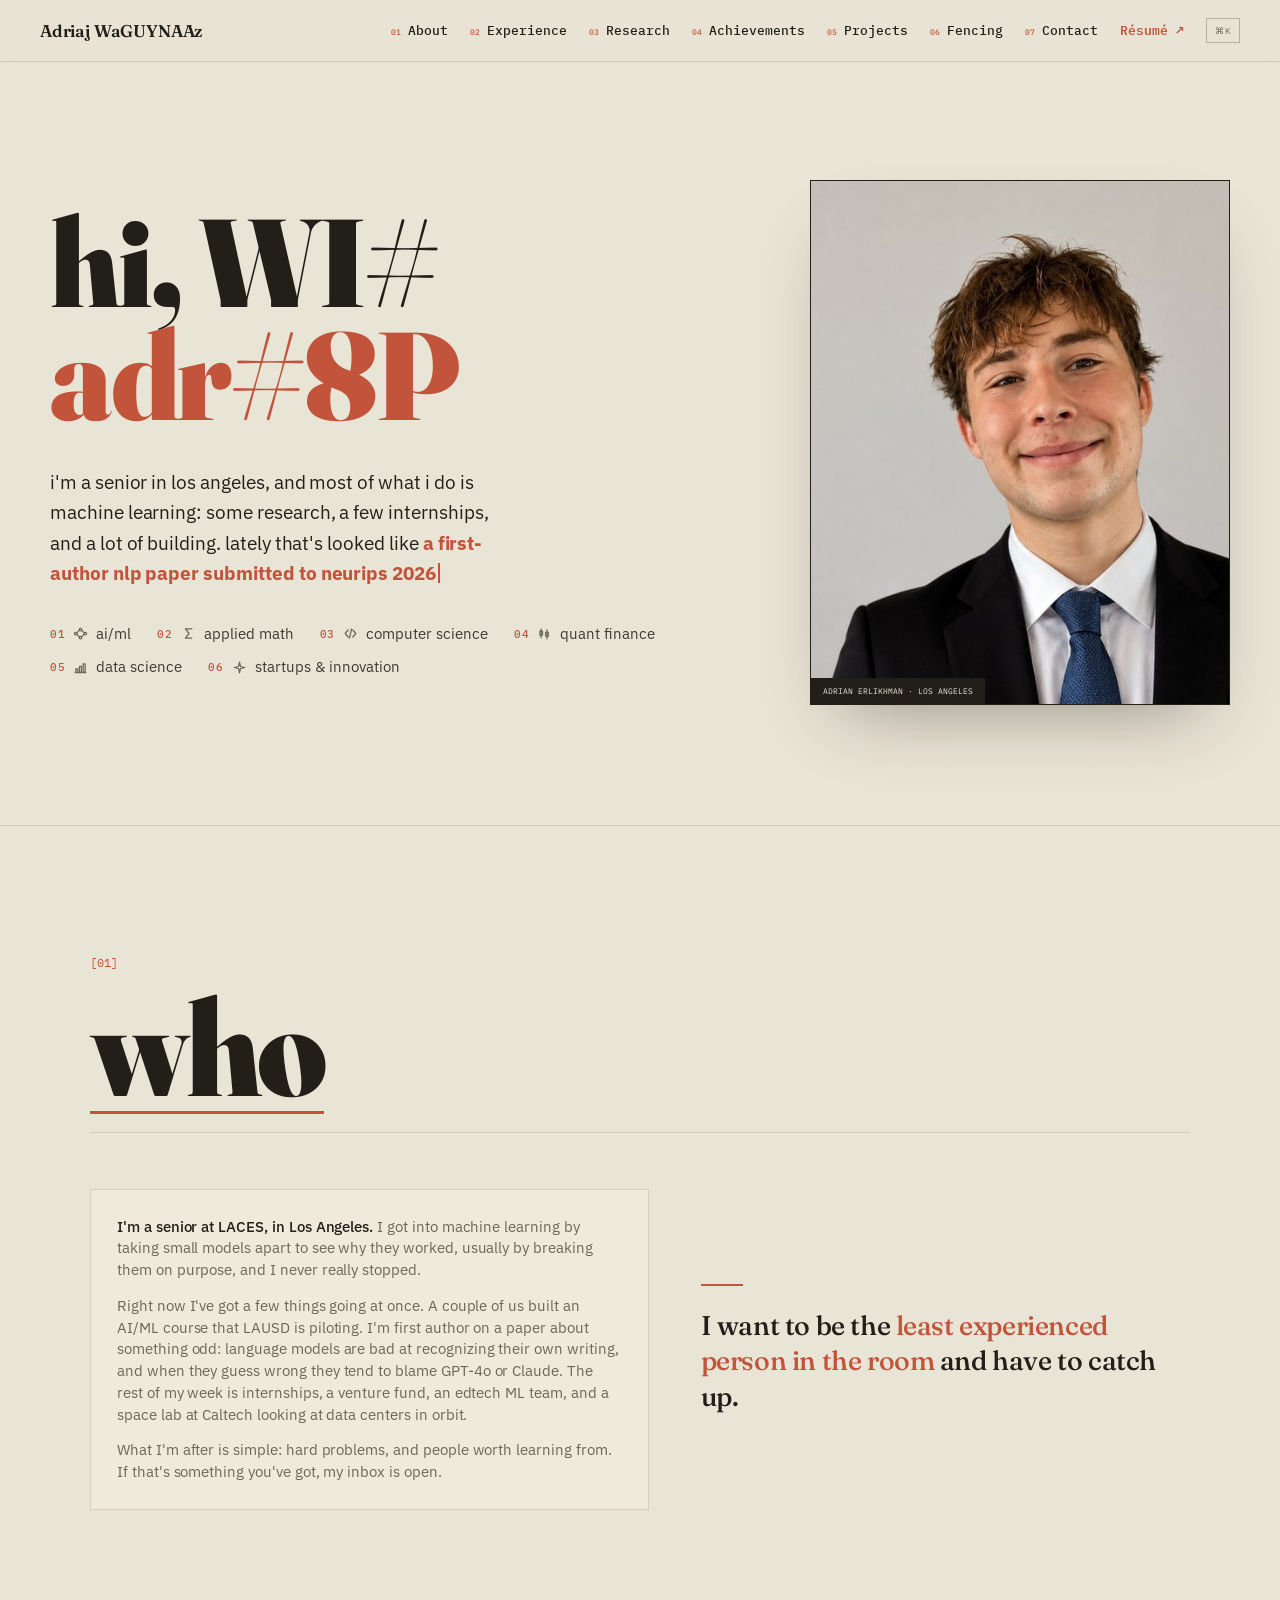
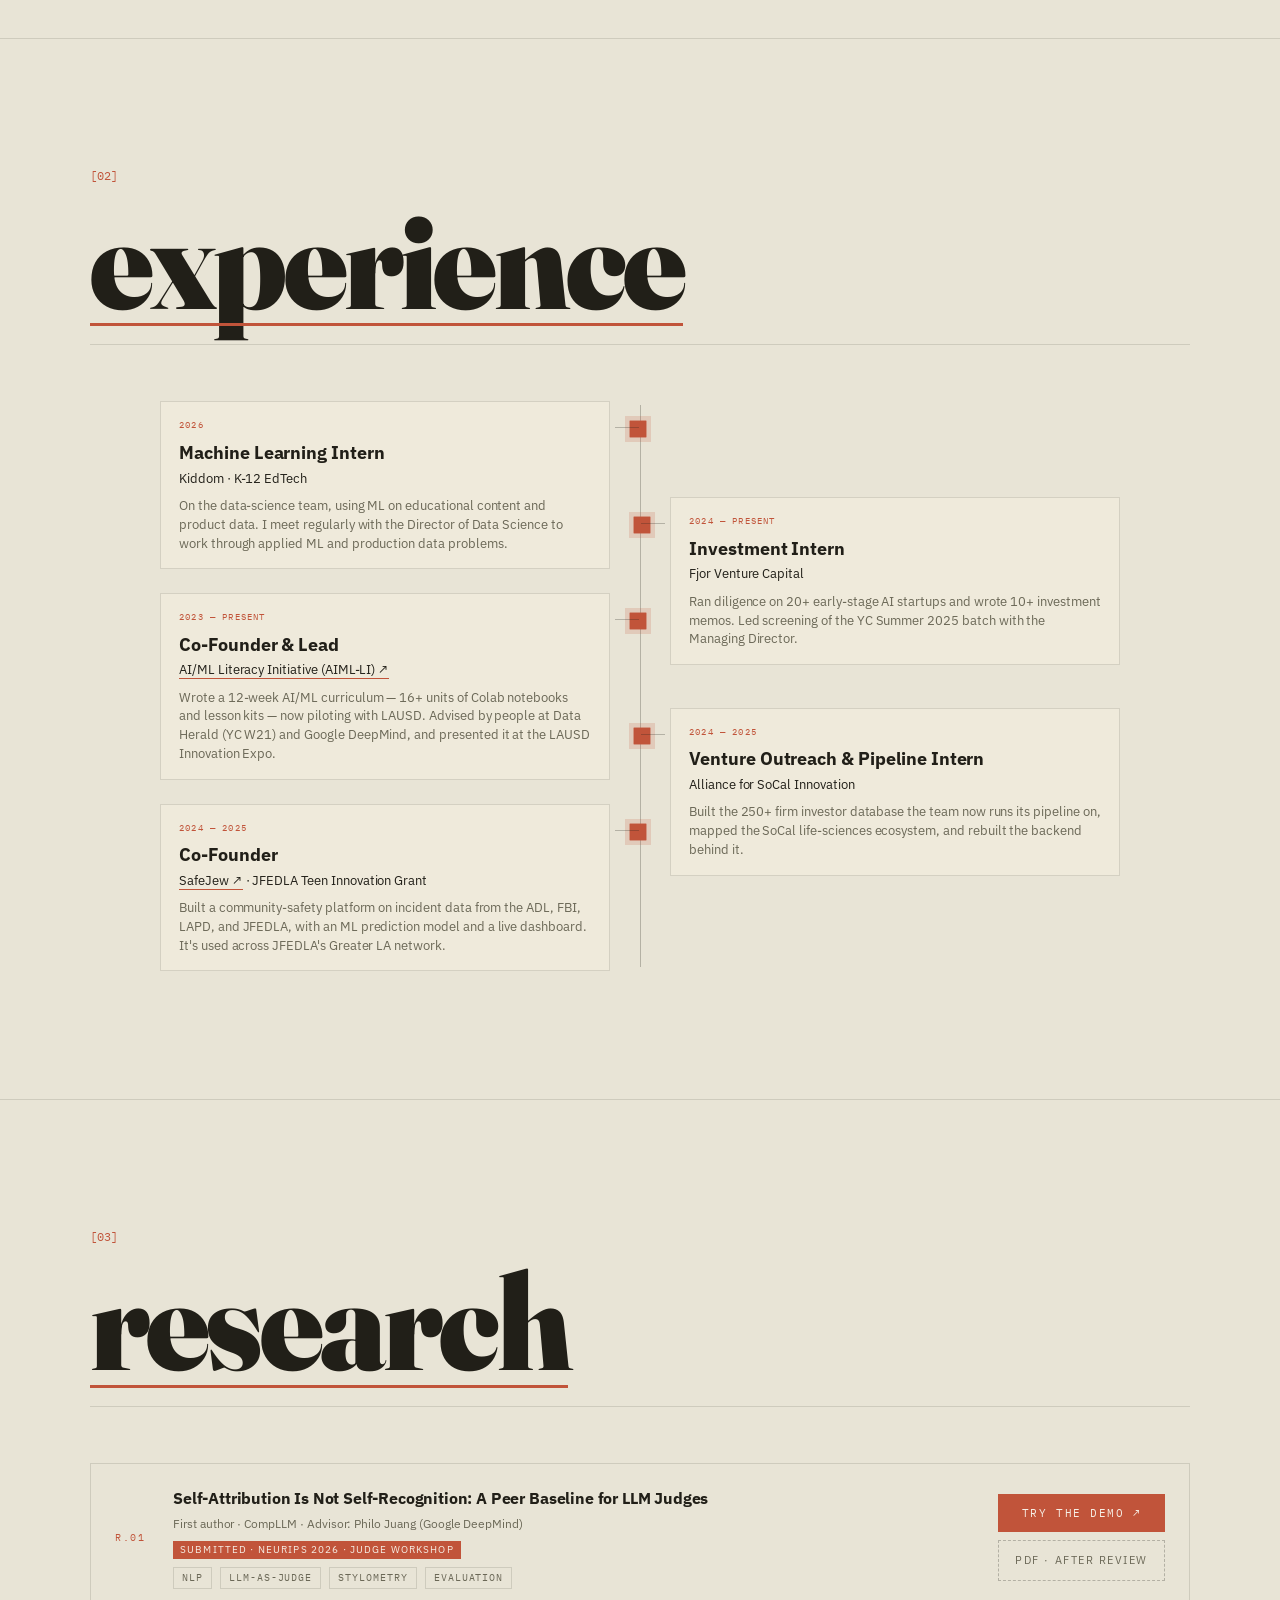
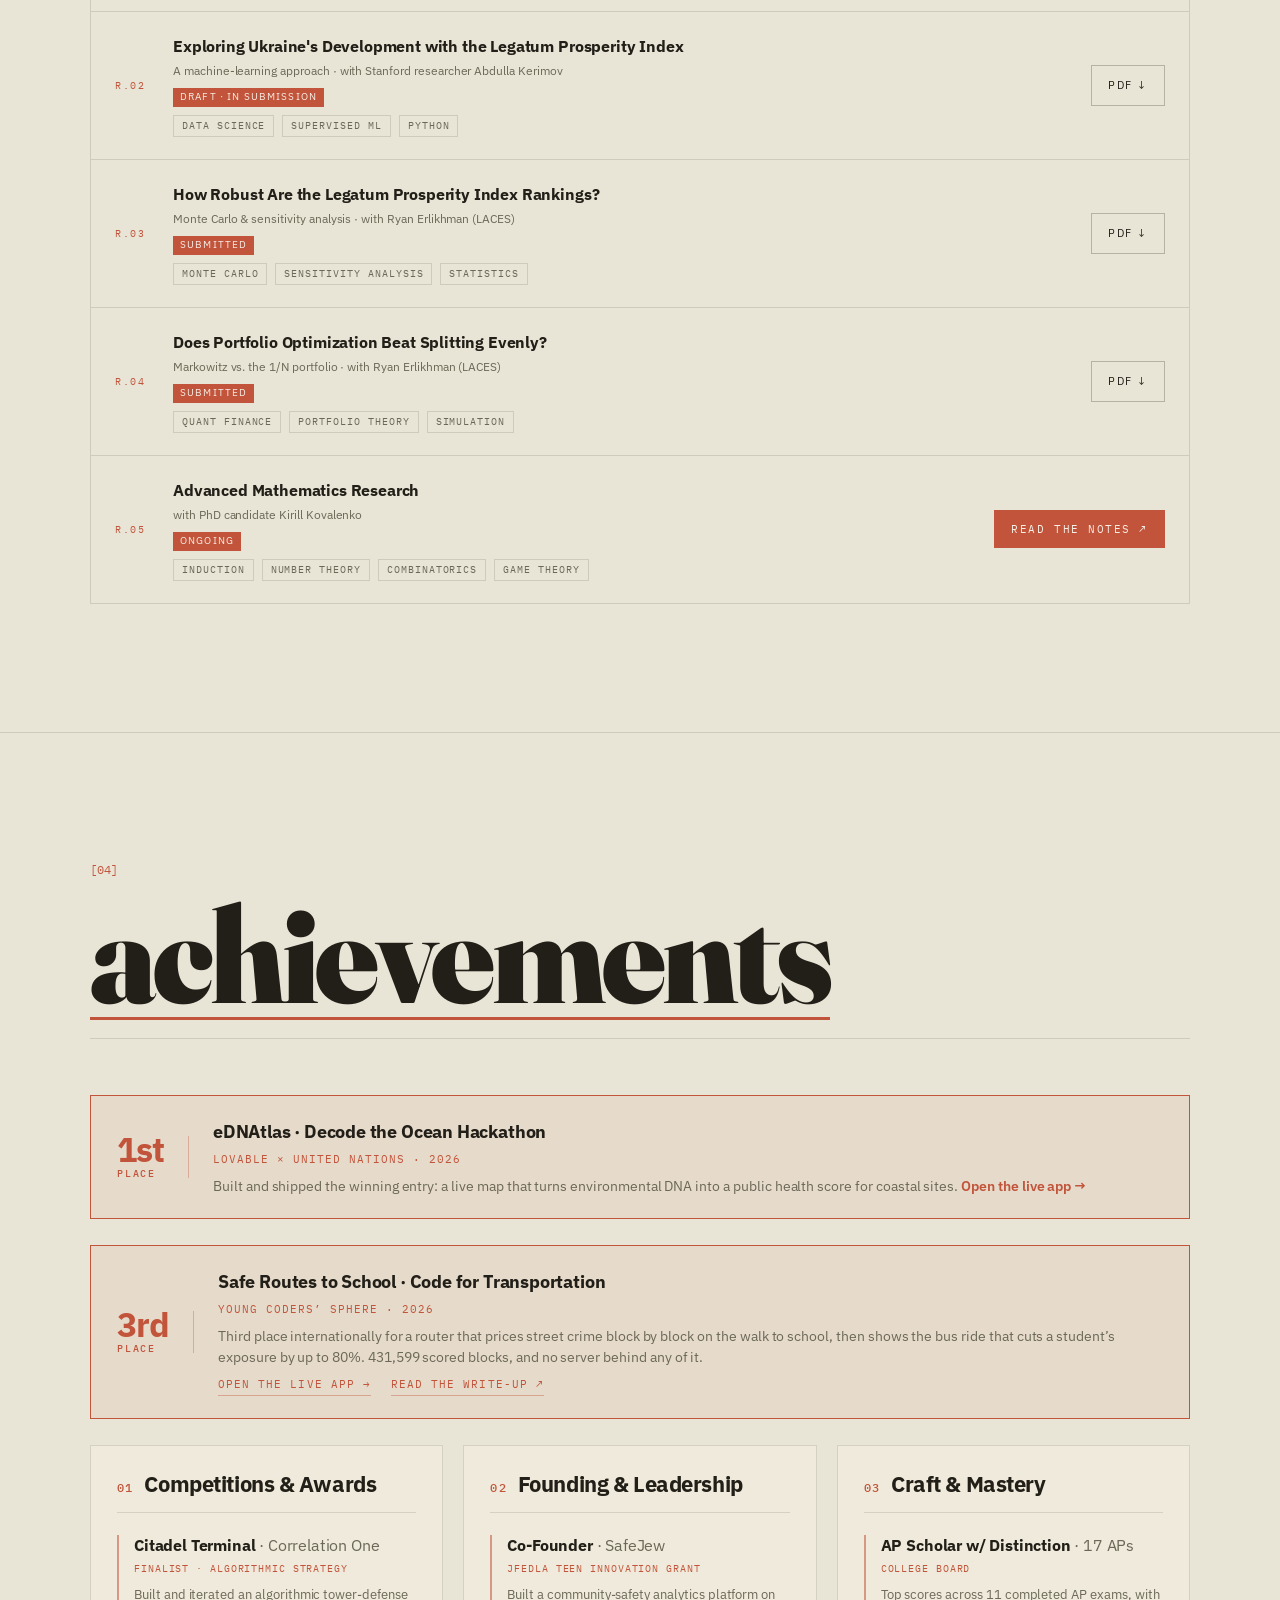
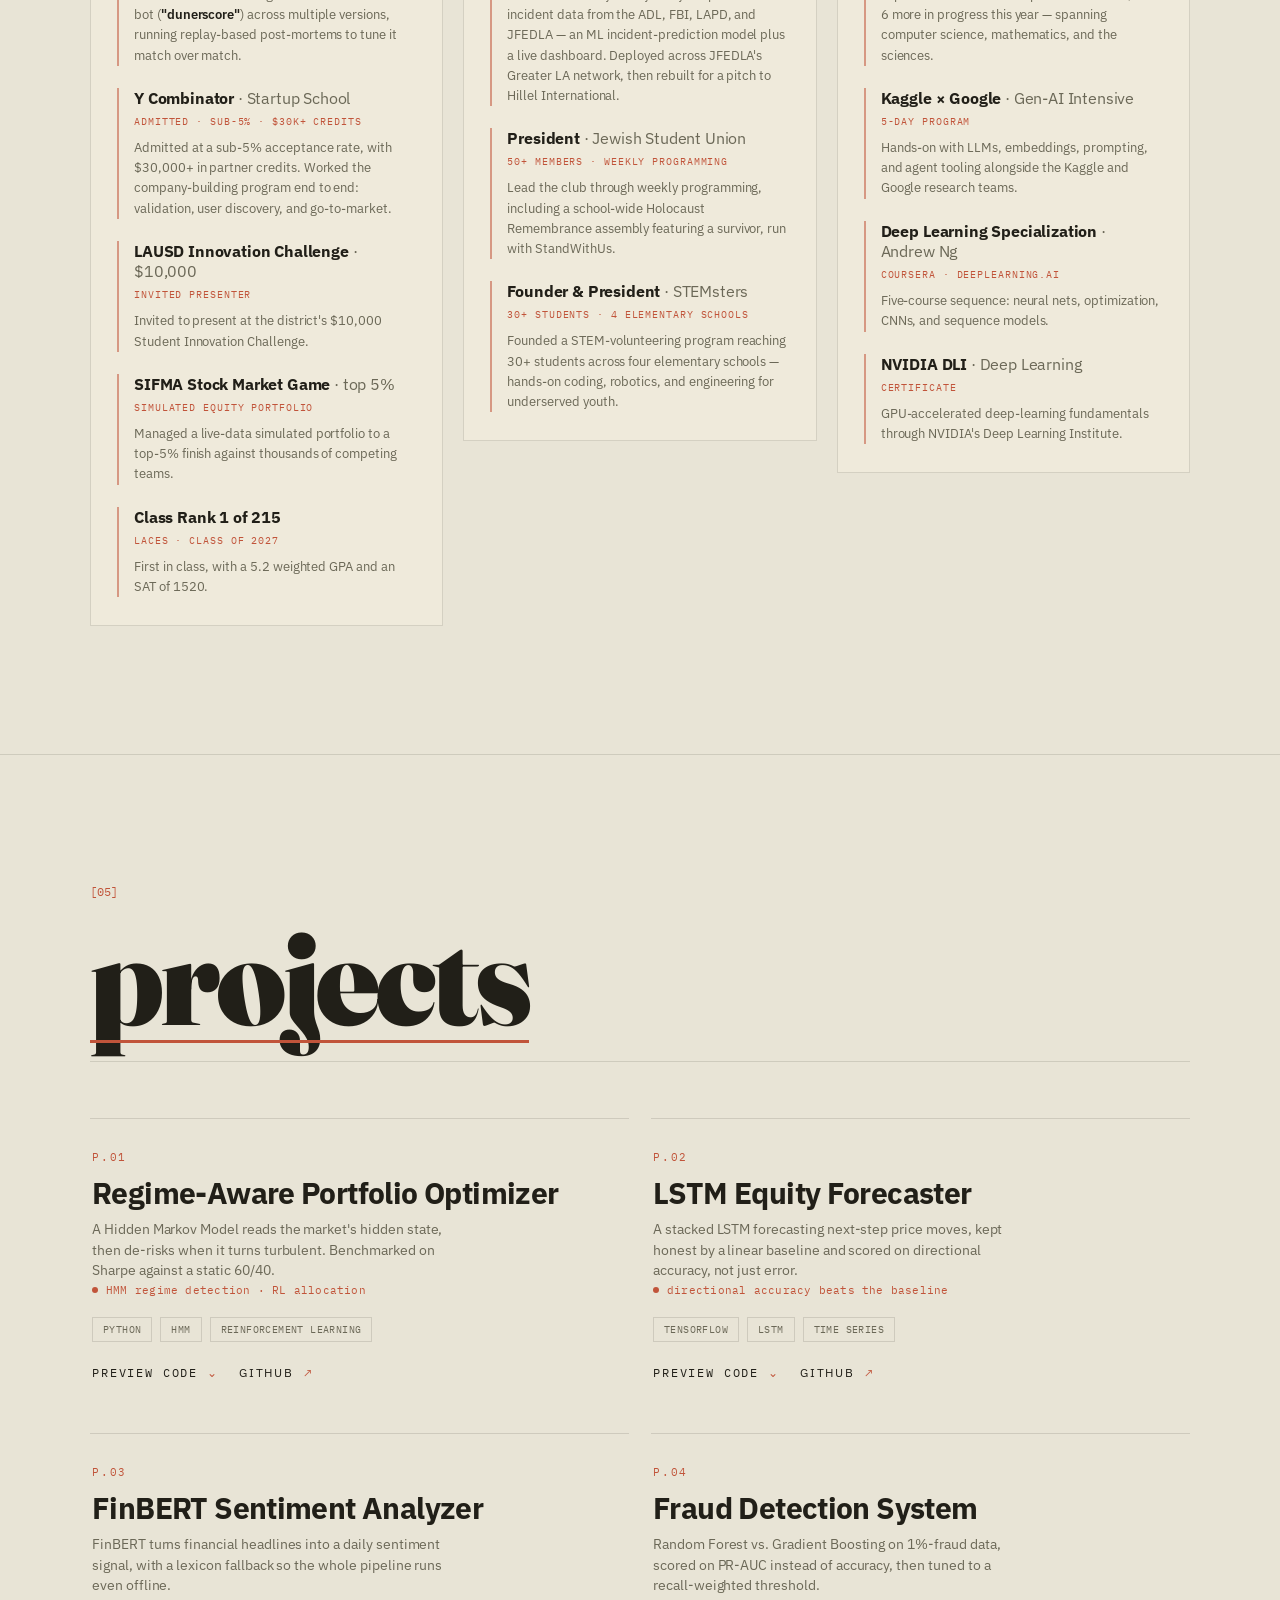
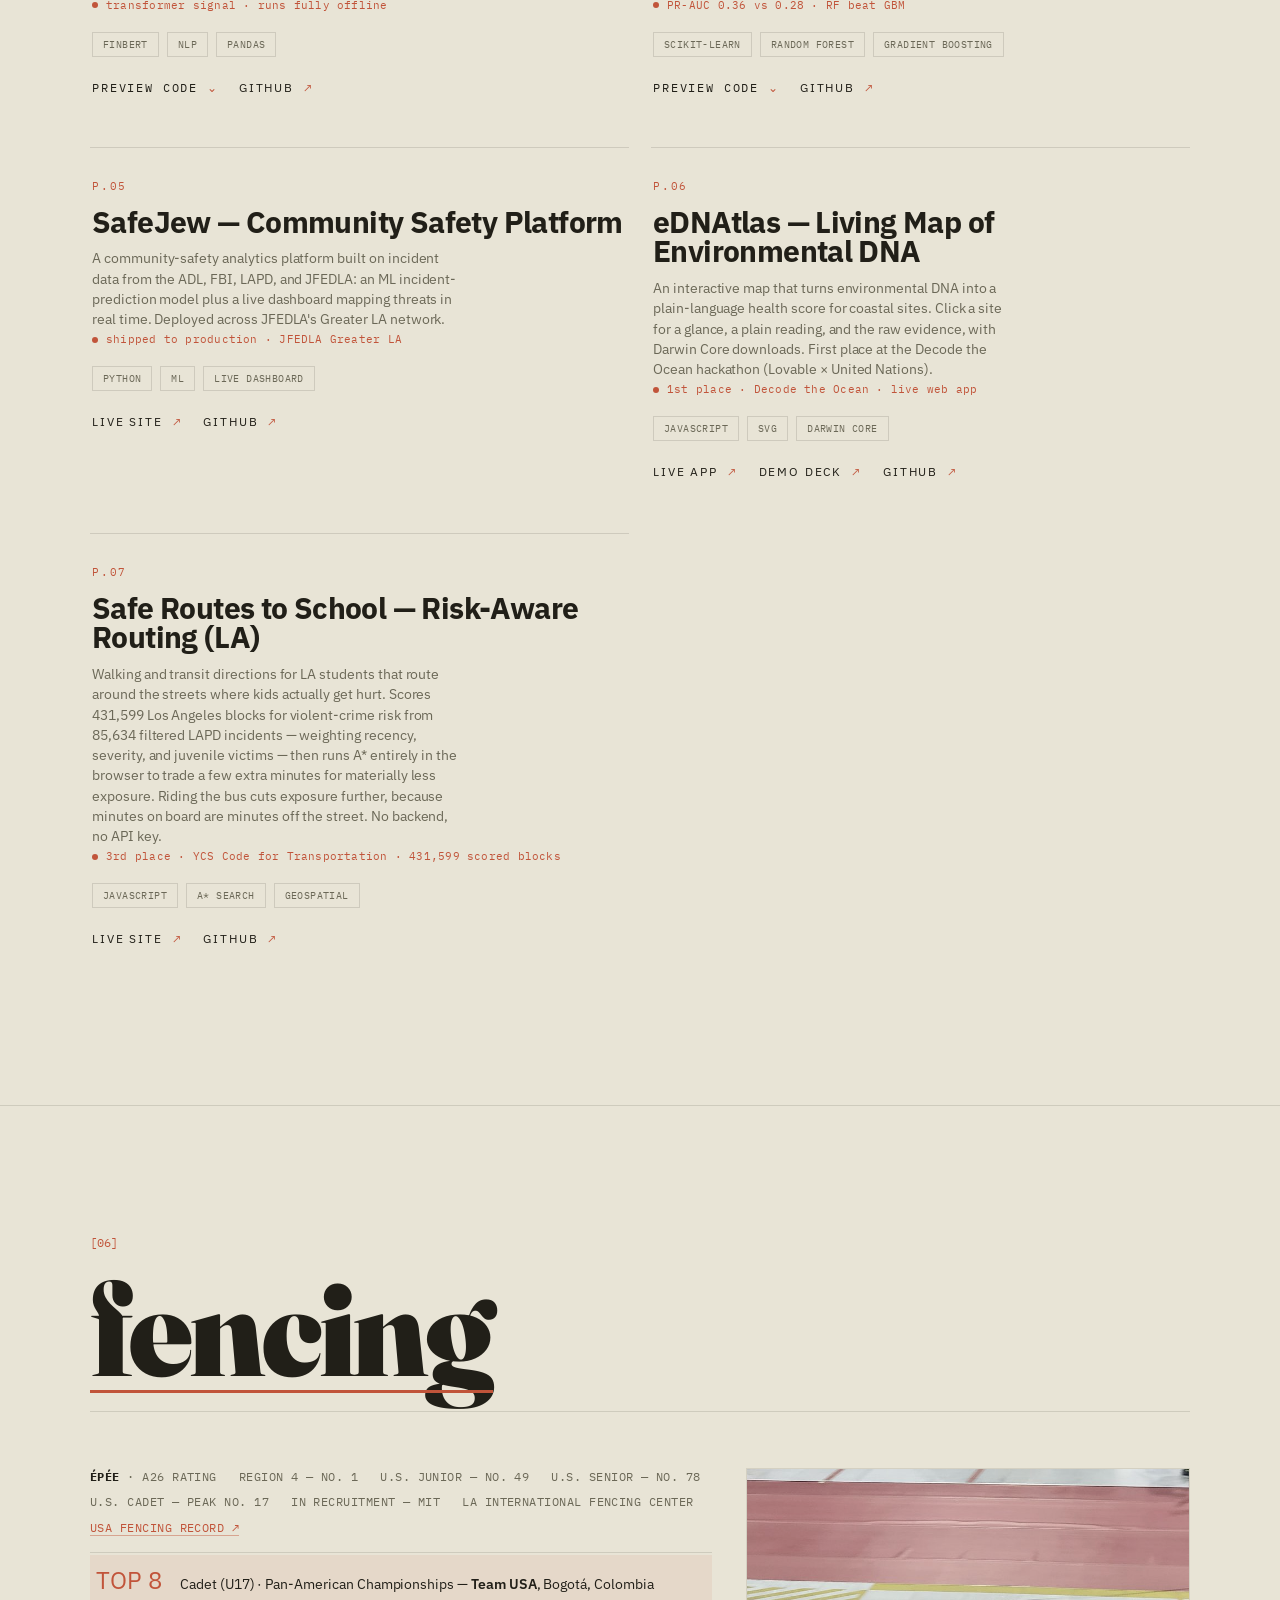
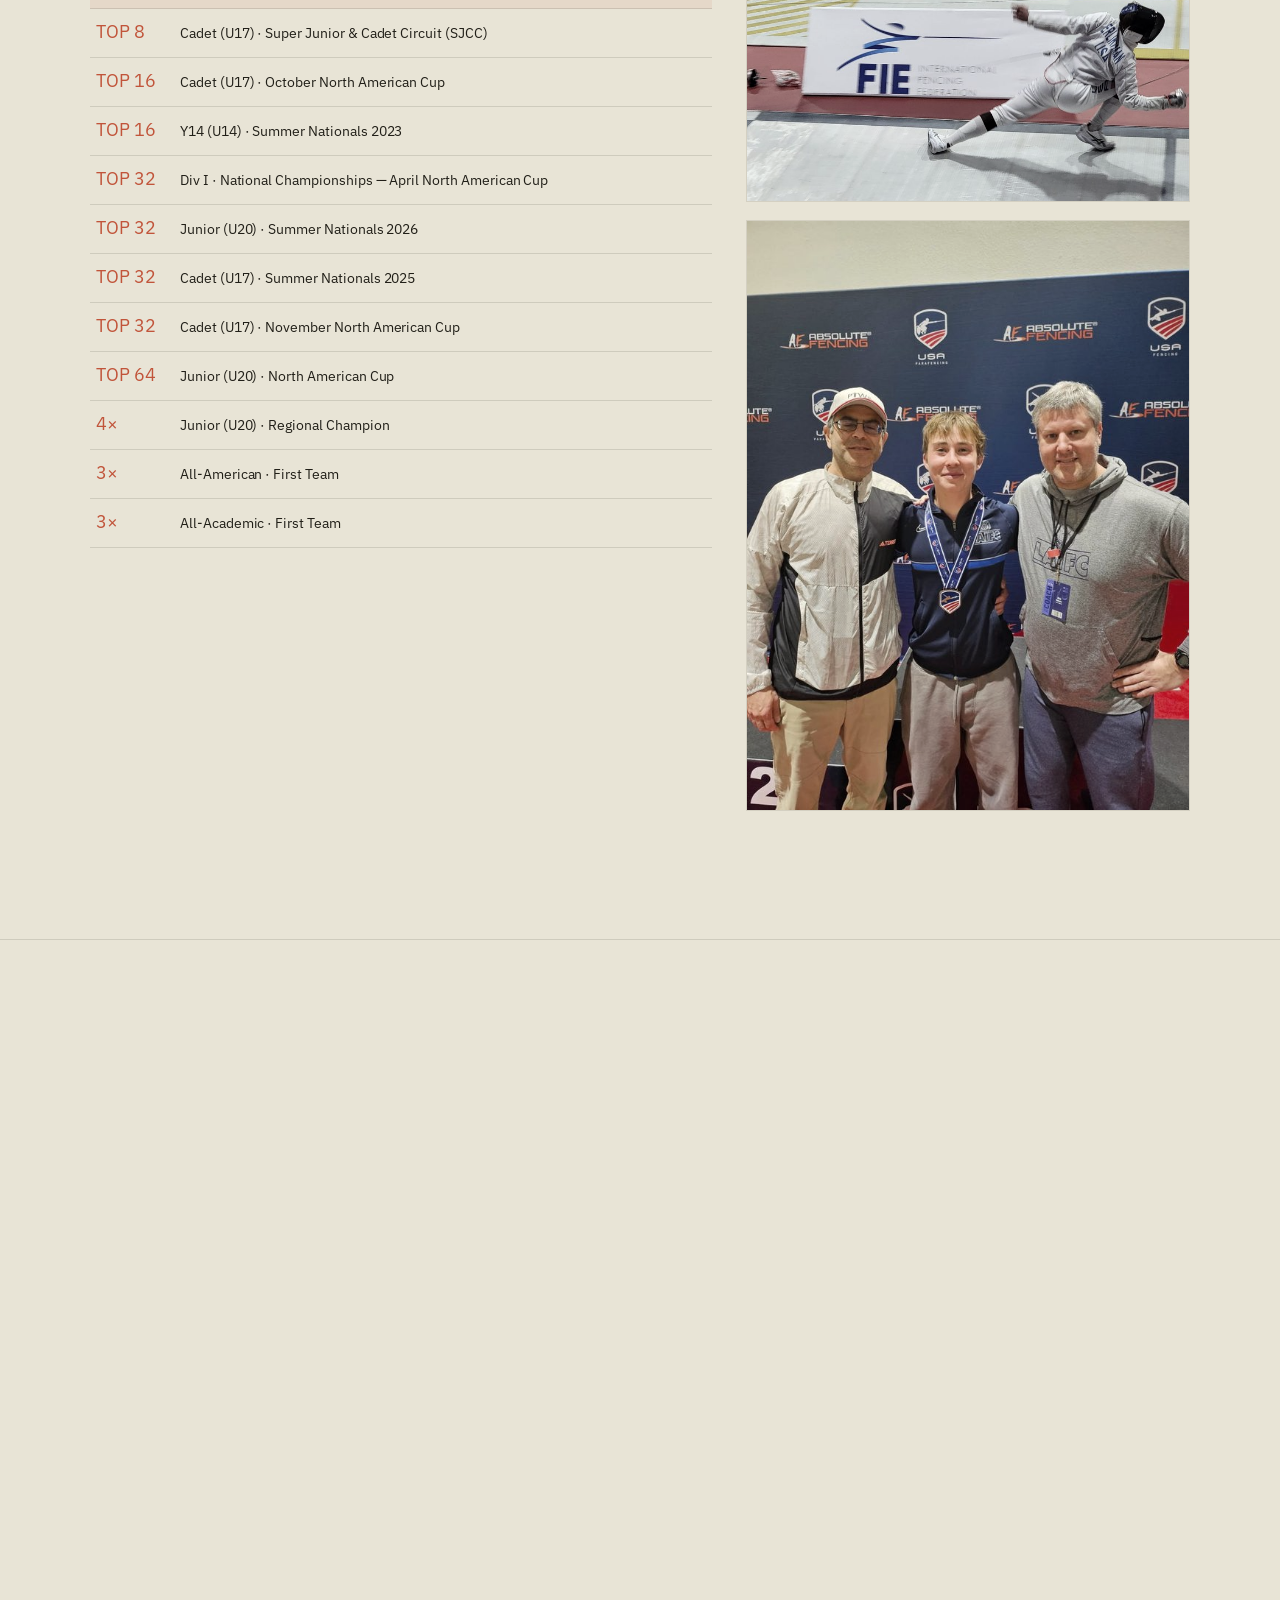
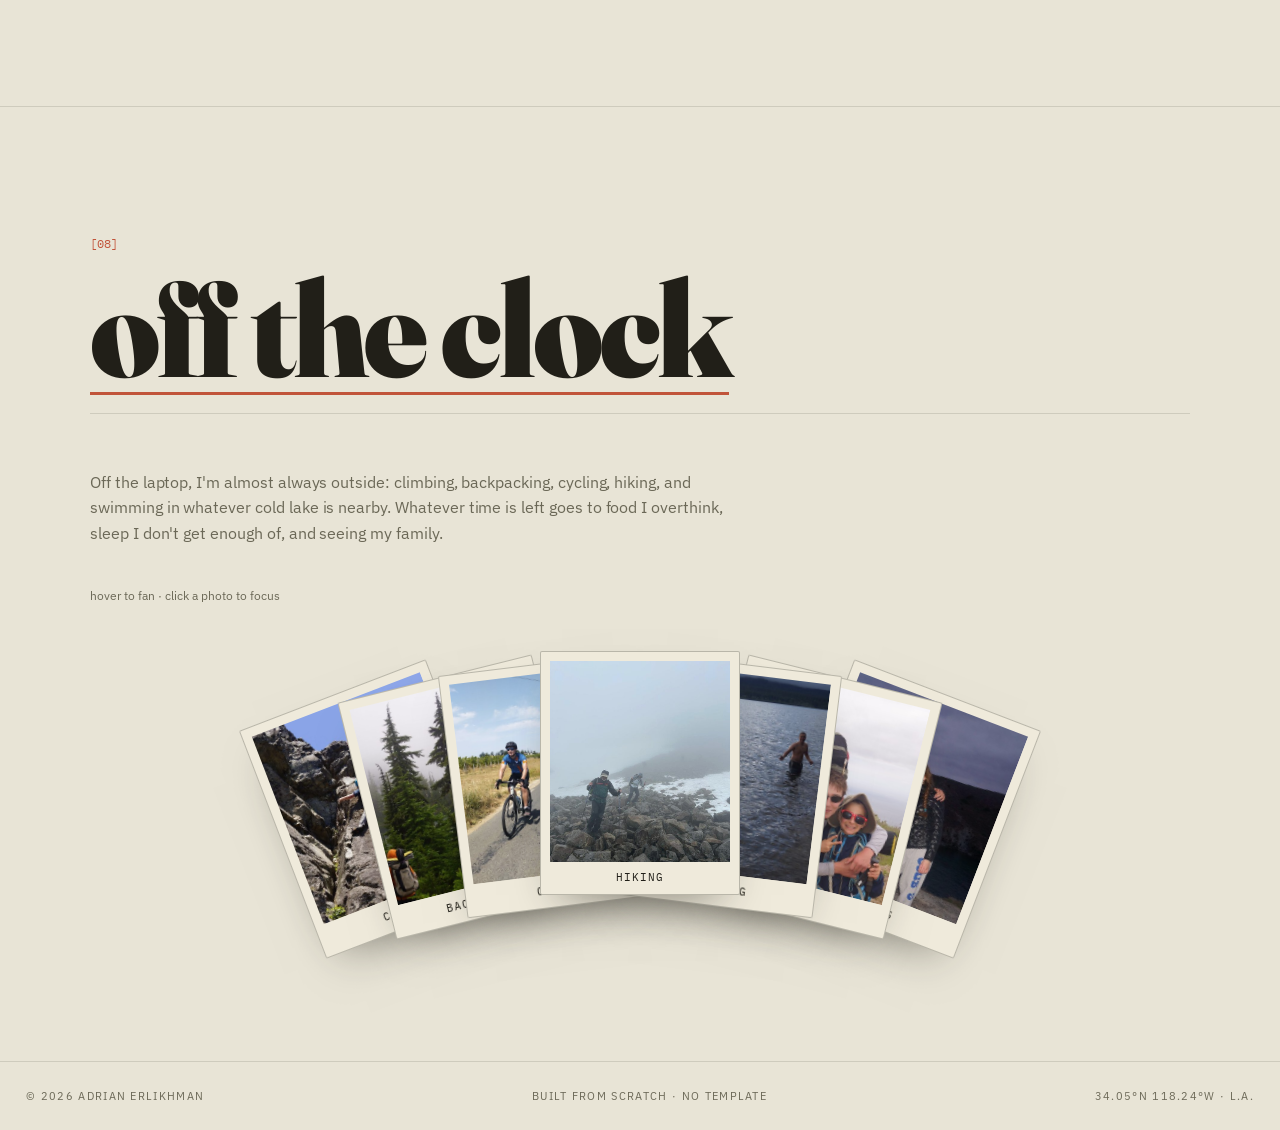
==== index.html @ 8e44d58e "Perf: shrink the photos and stop loading them all upfront The ten photos were 2.28 MB and every one " ====
<!DOCTYPE html>
<html lang="en" data-theme="light">
<head>
<meta charset="UTF-8" />
<meta name="viewport" content="width=device-width, initial-scale=1.0" />
<!-- ============================================================= -->
<!--  ADRIAN ERLIKHMAN — portfolio                                 -->
<!--  Search  [EDIT]  for things to fill in (photo, links, PDFs).  -->
<!--  PHOTO: drop a file named  adrian.jpg  next to this html.     -->
<!--  Everything here is real, from your resume. The GitHub / PDF  -->
<!--  links are placeholders (#) — point them at your real repos   -->
<!--  and paper drafts when they're ready.                         -->
<!-- ============================================================= -->
<title>Adrian Erlikhman — AI/ML · Quant · Data</title>
<meta name="description" content="Adrian Erlikhman — high-school senior in Los Angeles working on AI/ML, quantitative finance, and data science. First-author NLP research, VC and ML internships, and models that ship.">
<meta name="author" content="Adrian Erlikhman">
<meta name="robots" content="index, follow, max-image-preview:large, max-snippet:-1, max-video-preview:-1">
<link rel="me" href="https://github.com/adrian-erlikhman">
<link rel="me" href="https://www.linkedin.com/in/adrian-erlikhman-55489620b">
<link rel="sitemap" type="application/xml" href="/sitemap.xml">
<link rel="preload" as="image" href="adrian.jpg" fetchpriority="high">
<meta name="theme-color" content="#f3f1ea">
<link rel="canonical" href="https://adrianerlikhman.is-a.dev/">
<link rel="icon" type="image/svg+xml" href="favicon.svg">
<link rel="alternate icon" href="favicon.svg">
<link rel="apple-touch-icon" href="apple-touch-icon.png">
<!-- Open Graph / social share preview -->
<meta property="og:type" content="website">
<meta property="og:site_name" content="Adrian Erlikhman">
<meta property="og:title" content="Adrian Erlikhman — AI/ML · Quant · Data">
<meta property="og:description" content="High-school senior in LA. First-author NLP research, VC and ML internships, and a first-place ocean-DNA hackathon win. Models that ship.">
<meta property="og:url" content="https://adrianerlikhman.is-a.dev/">
<meta property="og:image" content="https://adrianerlikhman.is-a.dev/og.png?v=2">
<meta property="og:image:width" content="1200">
<meta property="og:image:height" content="630">
<meta property="og:image:type" content="image/png">
<meta property="og:image:alt" content="Adrian Erlikhman — machine learning, quantitative finance, data science. 1st place, Decode the Ocean.">
<!-- Twitter card -->
<meta name="twitter:card" content="summary_large_image">
<meta name="twitter:title" content="Adrian Erlikhman — AI/ML · Quant · Data">
<meta name="twitter:description" content="High-school senior in LA. First-author NLP research, VC and ML internships, and a first-place ocean-DNA hackathon win. Models that ship.">
<meta name="twitter:image" content="https://adrianerlikhman.is-a.dev/og.png?v=2">
<meta name="twitter:image:alt" content="Adrian Erlikhman — machine learning, quantitative finance, data science. 1st place, Decode the Ocean.">
<link rel="preconnect" href="https://fonts.googleapis.com">
<link rel="preconnect" href="https://fonts.gstatic.com" crossorigin>
<link href="https://fonts.googleapis.com/css2?family=Fraunces:opsz,wght@9..144,500;9..144,600;9..144,900&family=IBM+Plex+Sans:wght@400;500;600;700&family=IBM+Plex+Mono:wght@400;500;600&display=swap" rel="stylesheet">
<style>
:root{--mono:'IBM Plex Mono',ui-monospace,SFMono-Regular,monospace;--disp:'IBM Plex Sans',system-ui,-apple-system,sans-serif;--sans:'IBM Plex Sans',system-ui,-apple-system,sans-serif;--pixel:'IBM Plex Mono',ui-monospace,monospace;--maxw:1120px;}
[data-theme="light"]{--bg:#e8e4d6;--bg2:#e2ddcc;--panel:#efeadb;--ink:#211f18;--dim:#6b6857;--acc:#c1543a;--acc-ink:#f6efe6;--up:#3c7a4e;--line:rgba(33,31,24,.13);--line-strong:rgba(33,31,24,.26);--vig:rgba(193,84,58,.05);}
*{margin:0;padding:0;box-sizing:border-box}
.sr-only{position:absolute;width:1px;height:1px;padding:0;margin:-1px;overflow:hidden;clip:rect(0,0,0,0);white-space:nowrap;border:0}
html{scroll-behavior:smooth;overflow-x:clip}
body{background:var(--bg);color:var(--ink);font-family:var(--mono);line-height:1.55;font-size:15px;overflow-x:clip;-webkit-font-smoothing:antialiased;transition:background .4s,color .4s}
@media(pointer:coarse){body{cursor:auto}}
a{color:inherit;text-decoration:none}
::selection{background:var(--acc);color:var(--acc-ink)}
.bg-grid{position:fixed;inset:0;z-index:0;pointer-events:none;background-image:radial-gradient(var(--line) 1px,transparent 1px);background-size:26px 26px;mask-image:radial-gradient(ellipse 120% 100% at 50% 0%,#000 55%,transparent 100%);opacity:.6}
.bg-lines{position:fixed;inset:0;z-index:0;pointer-events:none}
.bg-vignette{position:fixed;inset:0;z-index:0;pointer-events:none;background:radial-gradient(ellipse 90% 60% at 50% -10%,var(--vig),transparent 60%)}
.cur{display:none}
.cur::before,.cur::after{content:"";position:absolute;background:var(--acc)}
.cur::before{left:50%;top:0;bottom:0;width:1px;transform:translateX(-50%)}
.cur::after{top:50%;left:0;right:0;height:1px;transform:translateY(-50%)}
.cur.lock{width:44px;height:44px;border:1px solid var(--acc);border-radius:50%}
@media(pointer:coarse){.cur{display:none}}
#topbar{position:fixed;top:0;left:0;height:2px;width:0;background:var(--acc);z-index:200}
.wrap{max-width:var(--maxw);margin:0 auto;padding:0 26px;position:relative;z-index:2}
.hud{position:fixed;top:0;left:0;right:0;z-index:150;display:flex;justify-content:space-between;align-items:center;padding:13px 26px;font-size:11px;letter-spacing:.14em;text-transform:uppercase;color:var(--dim);border-bottom:1px solid var(--line);background:color-mix(in srgb,var(--bg) 78%,transparent);backdrop-filter:blur(6px)}
.hud .b{display:flex;gap:18px;align-items:center}
.hud .live{color:var(--acc)}
.hud a:hover{color:var(--ink)}
.hud .navset{display:flex;gap:15px;align-items:center}
.tog{border:1px solid var(--line-strong);background:transparent;color:var(--dim);font-family:var(--mono);font-size:10px;letter-spacing:.1em;text-transform:uppercase;padding:6px 10px;cursor:pointer;transition:.25s}
.tog:hover{color:var(--ink);border-color:var(--acc)}
@media(max-width:900px){.hud .navset a,.hud .b span.hide{display:none}}
header.hero{min-height:100svh;display:grid;grid-template-columns:1.15fr .85fr;align-items:center;gap:44px;padding:120px 0 60px}
@media(max-width:900px){header.hero{grid-template-columns:1fr;gap:34px;padding-top:110px}}
.tag-row{display:flex;gap:10px;align-items:center;font-size:11px;letter-spacing:.2em;text-transform:uppercase;color:var(--dim);margin-bottom:24px;flex-wrap:wrap}
.tag-row .sq{width:8px;height:8px;background:var(--acc);animation:blink 2.8s ease-in-out infinite}
@keyframes blink{0%,100%{opacity:1}50%{opacity:.55}}
.hero h1{font-family:var(--disp);font-weight:400;line-height:.85;letter-spacing:.01em;font-size:clamp(2.7rem,10vw,7.4rem);text-transform:uppercase}
.hero h1 .ln{display:block;overflow:hidden}
.hero h1 .ln span{display:block;transform:translateY(105%);transition:transform 1s cubic-bezier(.16,1,.3,1)}
.hero h1 .ln.go span{transform:none}
.hero h1 .out{color:transparent;-webkit-text-stroke:1.4px var(--ink)}
.role{margin-top:24px;max-width:470px;color:var(--dim);font-size:14px}
.role b{color:var(--ink);font-weight:500}
.bus{display:flex;flex-wrap:wrap;margin-top:28px;border-top:1px solid var(--line);border-bottom:1px solid var(--line)}
.bus .node{flex:1 1 120px;padding:14px 8px 14px 18px;border-right:1px solid var(--line);position:relative;transition:background .25s}
.bus .node:last-child{border-right:0}
.bus .node::before{content:"";position:absolute;left:0;top:50%;width:9px;height:9px;background:var(--bg);border:1px solid var(--acc);transform:translate(-50%,-50%)}
.bus .node small{display:block;font-size:9px;letter-spacing:.12em;color:var(--dim)}
.bus .node b{font-weight:500;font-size:13px;letter-spacing:.03em}
.bus .node:hover{background:color-mix(in srgb,var(--acc) 12%,transparent)}
.hero-cta{display:flex;gap:14px;margin-top:30px;flex-wrap:wrap}
.btn{font-family:var(--mono);font-size:12px;letter-spacing:.14em;text-transform:uppercase;padding:14px 22px;border:1px solid var(--line-strong);background:transparent;color:var(--ink);display:inline-flex;align-items:center;gap:10px;position:relative;overflow:hidden;transition:color .25s,border-color .25s}
.btn::before{content:"";position:absolute;inset:0;background:var(--acc);transform:translateY(101%);transition:transform .3s cubic-bezier(.16,1,.3,1)}
.btn:hover::before{transform:none}
.btn:hover{color:var(--acc-ink);border-color:var(--acc)}
.btn span{position:relative;z-index:1}
.btn.solid{background:var(--acc);color:var(--acc-ink);border-color:var(--acc)}
.btn.solid::before{background:var(--ink)}
.btn.solid:hover{color:var(--bg)}
.portrait{position:relative;aspect-ratio:4/5;border:1px solid var(--line-strong);background:var(--panel);overflow:hidden}
.portrait::before,.portrait::after{content:"";position:absolute;width:16px;height:16px;border:2px solid var(--acc);z-index:3}
.portrait::before{top:8px;left:8px;border-right:0;border-bottom:0}
.portrait::after{bottom:8px;right:8px;border-left:0;border-top:0}
.portrait img{width:100%;height:100%;object-fit:cover;filter:grayscale(.15) contrast(1.03)}
.ph-fallback{position:absolute;inset:0;display:flex;flex-direction:column;align-items:center;justify-content:center;gap:12px;background:repeating-linear-gradient(45deg,var(--panel) 0 12px,var(--bg2) 12px 24px);color:var(--dim);text-align:center;padding:20px}
.ph-fallback .ic{font-size:34px}
.ph-fallback small{font-size:10.5px;letter-spacing:.12em;text-transform:uppercase;max-width:180px}
.ph-cap{position:absolute;left:0;bottom:0;z-index:4;background:var(--acc);color:var(--acc-ink);font-size:10.5px;letter-spacing:.14em;text-transform:uppercase;padding:7px 12px}
.ph-id{position:absolute;right:10px;top:10px;z-index:4;font-size:10px;letter-spacing:.14em;color:var(--dim)}
.dotc{position:absolute;z-index:4;width:6px;height:6px;background:var(--acc);animation:blink 3s ease-in-out infinite}
.dotc.tr{top:10px;right:26px}.dotc.bl{bottom:10px;left:120px}
section{position:relative;z-index:2;padding:92px 0;border-top:1px solid var(--line)}
.sec-label{display:flex;align-items:baseline;gap:16px;margin-bottom:42px;flex-wrap:wrap}
.sec-label .idx{color:var(--acc);font-size:12px;letter-spacing:.2em}
.sec-label h2{font-family:var(--disp);font-weight:400;font-size:clamp(2rem,6vw,4rem);text-transform:uppercase;line-height:.9}
.sec-label .note{margin-left:auto;color:var(--dim);font-size:12px;letter-spacing:.1em;text-transform:uppercase}
@media(max-width:640px){.sec-label .note{margin-left:0;width:100%}}
.mod{position:relative;border:1px solid var(--line);background:var(--panel);padding:26px}
.mod::before,.mod::after{content:"";position:absolute;width:12px;height:12px;border:1px solid var(--acc)}
.mod::before{top:-1px;left:-1px;border-right:0;border-bottom:0}
.mod::after{bottom:-1px;right:-1px;border-left:0;border-top:0}
.about{display:grid;grid-template-columns:1.5fr 1fr;gap:22px}
@media(max-width:820px){.about{grid-template-columns:1fr}}
.about p{color:var(--dim);font-size:14.5px}.about p b{color:var(--ink);font-weight:500}.about p+p{margin-top:14px}
.readout{display:grid;grid-template-columns:1fr 1fr;gap:1px;background:var(--line);border:1px solid var(--line)}
.readout .cell{background:var(--panel);padding:20px}
.readout .n{font-family:var(--disp);font-size:2.3rem;color:var(--acc);line-height:1}
.readout .k{font-size:10.5px;letter-spacing:.13em;text-transform:uppercase;color:var(--dim);margin-top:8px}
.grid{display:grid;grid-template-columns:1fr 1fr;gap:22px}
@media(max-width:760px){.grid{grid-template-columns:1fr}}
.proj{position:relative;border:1px solid var(--line);background:var(--panel);padding:28px;overflow:hidden;transition:border-color .3s,transform .3s}
.proj .id{position:absolute;top:16px;right:20px;font-size:11px;color:var(--dim);letter-spacing:.15em}
.proj .stub{position:absolute;left:0;top:38px;width:22px;height:1px;background:var(--acc);transform:scaleX(0);transform-origin:left;transition:transform .35s}
.proj:hover{border-color:var(--line-strong);transform:translateY(-3px)}
.proj:hover .stub{transform:scaleX(1)}
.proj h3{font-family:var(--disp);font-weight:400;font-size:1.55rem;text-transform:uppercase;line-height:.98;margin-bottom:12px;padding-right:40px}
.proj p{color:var(--dim);font-size:13.5px;max-width:46ch}
.proj .tags{display:flex;flex-wrap:wrap;gap:8px;margin-top:18px}
.proj .tags span{font-size:10.5px;letter-spacing:.1em;text-transform:uppercase;color:var(--dim);border:1px solid var(--line);padding:5px 10px}
.proj .open{margin-top:22px;display:inline-flex;align-items:center;gap:9px;font-size:11.5px;letter-spacing:.16em;text-transform:uppercase}
.proj .open .ar{color:var(--acc);transition:transform .3s}
.proj:hover .open .ar{transform:translate(4px,-4px)}
.proj .sweep{position:absolute;inset:0;pointer-events:none;background:linear-gradient(120deg,transparent 40%,color-mix(in srgb,var(--acc) 12%,transparent) 50%,transparent 60%);transform:translateX(-100%);transition:transform .7s}
.proj:hover .sweep{transform:translateX(100%)}
.papers{border:1px solid var(--line)}
.paper{display:flex;align-items:center;gap:20px;padding:22px 24px;border-bottom:1px solid var(--line);position:relative;transition:background .25s;flex-wrap:wrap}
.paper:last-child{border-bottom:0}
.paper:hover{background:var(--panel)}
.paper .pn{font-size:11px;color:var(--acc);letter-spacing:.15em;min-width:38px}
.paper .pmain{flex:1 1 300px}
.paper h3{font-size:1.02rem;font-weight:500}
.paper .meta{color:var(--dim);font-size:12px;margin-top:4px}
.paper .st{display:inline-block;font-size:9.5px;letter-spacing:.12em;text-transform:uppercase;color:var(--acc-ink);background:var(--acc);padding:2px 7px;margin-top:8px}
.paper .ptags{display:flex;gap:8px;margin-top:8px;flex-wrap:wrap}
.paper .ptags span{font-size:9.5px;letter-spacing:.1em;text-transform:uppercase;color:var(--dim);border:1px solid var(--line);padding:3px 8px}
.paper .dl{font-size:11px;letter-spacing:.14em;text-transform:uppercase;border:1px solid var(--line-strong);padding:11px 16px;white-space:nowrap;transition:.25s}
.paper .dl:hover{background:var(--acc);color:var(--acc-ink);border-color:var(--acc)}
.resume{display:grid;grid-template-columns:1.25fr 1fr;gap:40px}
@media(max-width:820px){.resume{grid-template-columns:1fr}}
.timeline{position:relative;padding-left:28px}
.timeline::before{content:"";position:absolute;left:5px;top:4px;bottom:4px;width:1px;background:var(--line-strong)}
.tl{position:relative;padding-bottom:30px}.tl:last-child{padding-bottom:0}
.tl::before{content:"";position:absolute;left:-27px;top:4px;width:11px;height:11px;background:var(--bg);border:1px solid var(--acc)}
.tl::after{content:"";position:absolute;left:-22px;top:9px;width:16px;height:1px;background:var(--line-strong)}
.tl .when{font-size:11px;letter-spacing:.13em;color:var(--acc)}
.tl h3{font-size:1.08rem;margin-top:7px;font-weight:500}
.tl .org{color:var(--ink);font-size:13px;margin-top:2px}
.tl p{color:var(--dim);font-size:12.5px;margin-top:8px;max-width:54ch}
.skill{margin-bottom:17px}
.skill .top{display:flex;justify-content:space-between;font-size:11.5px;letter-spacing:.07em;text-transform:uppercase;margin-bottom:8px}
.skill .top span:last-child{color:var(--acc)}
.meter{height:10px;border:1px solid var(--line);position:relative;overflow:hidden}
.meter i{position:absolute;left:0;top:0;bottom:0;width:0;background:repeating-linear-gradient(90deg,var(--acc) 0 5px,transparent 5px 8px);transition:width 1.3s cubic-bezier(.16,1,.3,1)}
.stackwrap{margin-top:22px;padding-top:18px;border-top:1px solid var(--line)}
.stackwrap .h{font-size:10.5px;letter-spacing:.14em;text-transform:uppercase;color:var(--dim);margin-bottom:12px}
.chips{display:flex;flex-wrap:wrap;gap:8px}
.chips span{font-size:10.5px;letter-spacing:.05em;color:var(--ink);border:1px solid var(--line);padding:6px 10px}
.trio{display:grid;grid-template-columns:repeat(auto-fit,minmax(238px,1fr));gap:22px}
.trio h3{font-family:var(--disp);font-weight:400;text-transform:uppercase;font-size:1.4rem;margin-bottom:14px}
.trio ul{list-style:none;display:flex;flex-direction:column;gap:9px}
.trio li{color:var(--dim);font-size:13px;padding-left:16px;position:relative}
.trio li::before{content:"▪";position:absolute;left:0;color:var(--acc)}
.trio li b{color:var(--ink);font-weight:500}
.contact{text-align:center;padding:64px 26px}
.contact .idx{color:var(--acc);font-size:12px;letter-spacing:.22em}
.contact h2{font-family:var(--disp);font-weight:400;font-size:clamp(2.4rem,9vw,6rem);text-transform:uppercase;line-height:.9;margin:16px 0 10px}
.contact h2 a{border-bottom:3px solid var(--acc);transition:color .25s}
.contact h2 a:hover{color:var(--acc)}
.contact p{color:var(--dim);max-width:440px;margin:0 auto 32px;font-size:14px}
.links{display:flex;justify-content:center;flex-wrap:wrap;border:1px solid var(--line);max-width:600px;margin:0 auto}
.links a{flex:1 1 20%;padding:18px 8px;font-size:11px;letter-spacing:.14em;text-transform:uppercase;color:var(--dim);border-right:1px solid var(--line);transition:.25s;min-width:110px}
.links a:last-child{border-right:0}
.links a:hover{background:var(--acc);color:var(--acc-ink)}
footer{border-top:1px solid var(--line);padding:26px;display:flex;justify-content:space-between;font-size:11px;letter-spacing:.12em;text-transform:uppercase;color:var(--dim);flex-wrap:wrap;gap:10px}
.rv{opacity:0;transform:translateY(26px);transition:opacity .8s cubic-bezier(.16,1,.3,1),transform .8s cubic-bezier(.16,1,.3,1)}
.rv.in{opacity:1;transform:none}
.rv.d1{transition-delay:.08s}.rv.d2{transition-delay:.16s}.rv.d3{transition-delay:.24s}.rv.d4{transition-delay:.32s}
@media(prefers-reduced-motion:reduce){.rv{opacity:1;transform:none}.hero h1 .ln span{transform:none}}

/* ---------------- INTRO / BOOT SEQUENCE ---------------- */
body.intro-lock{overflow:hidden}
#intro{position:fixed;inset:0;z-index:9998;background:var(--bg);overflow:hidden;
  transition:opacity .55s ease,clip-path .75s cubic-bezier(.76,0,.24,1);clip-path:inset(0 0 0 0)}
#intro.done{clip-path:inset(0 0 100% 0);opacity:0;pointer-events:none}
#introCanvas{position:absolute;inset:0;width:100%;height:100%}
.intro-scan{position:absolute;inset:0;pointer-events:none;opacity:.35;
  background:repeating-linear-gradient(rgba(0,0,0,0) 0 2px,color-mix(in srgb,var(--ink) 8%,transparent) 2px 3px)}
.boot{position:absolute;top:22px;left:26px;font-family:var(--mono);font-size:11px;color:var(--dim);line-height:1.95;letter-spacing:.05em;white-space:pre;z-index:3}
.boot b{color:var(--acc)}
.intro-center{position:absolute;left:50%;top:42%;transform:translate(-50%,-50%);text-align:center;width:min(94vw,900px);z-index:3}
.intro-kick{font-family:var(--mono);font-size:13px;letter-spacing:.02em;color:var(--dim);margin-bottom:14px}
.scramble{font-family:var(--disp);font-weight:700;font-size:clamp(2.7rem,9vw,6.2rem);letter-spacing:-.045em;color:var(--ink);text-transform:none;line-height:.9}
.scramble .cur-c{color:var(--acc)}
.intro-sub{margin-top:18px;font-family:var(--sans);font-size:15px;color:var(--acc);letter-spacing:.01em}
.intro-status{margin-top:26px;font-family:var(--mono);font-size:11px;letter-spacing:.04em;color:var(--dim)}
.intro-bar{margin:16px auto 0;width:min(72vw,300px);height:2px;background:var(--line-strong);position:relative;overflow:hidden}
.intro-bar i{position:absolute;inset:0 auto 0 0;width:0;background:var(--acc)}
#skip{position:absolute;bottom:22px;right:26px;z-index:3;background:transparent;border:1px solid var(--line-strong);color:var(--dim);font-family:var(--mono);font-size:10px;letter-spacing:.14em;text-transform:uppercase;padding:9px 13px;cursor:pointer}
#skip:hover{color:var(--ink);border-color:var(--acc)}
@media(prefers-reduced-motion:reduce){#intro{display:none}}

/* ---------------- INTERACTIVE TERMINAL ---------------- */
.term-strip{border-top:1px solid var(--line);border-bottom:1px solid var(--line);position:relative;z-index:2;background:color-mix(in srgb,var(--panel) 55%,transparent);padding:22px 0}
.term{border:1px solid var(--line-strong);background:color-mix(in srgb,var(--bg) 55%,var(--panel));font-family:var(--mono);font-size:13px;line-height:1.65;position:relative;box-shadow:0 10px 40px rgba(0,0,0,.06)}
.term-head{display:flex;align-items:center;gap:7px;padding:9px 13px;border-bottom:1px solid var(--line)}
.term-head .tdot{width:10px;height:10px;border-radius:50%;background:var(--line-strong)}
.term-head .tdot.r{background:#ff6b6b}.term-head .tdot.y{background:#e6b23a}.term-head .tdot.g{background:#2fb673}
.term-title{margin-left:8px;font-size:11px;letter-spacing:.06em;color:var(--dim)}
.term-title b{color:var(--acc);font-weight:500}
.term-body{padding:14px 16px 4px;max-height:190px;overflow-y:auto}
.term-line{white-space:pre-wrap;word-break:break-word;margin-bottom:5px;color:var(--ink)}
.term-line .tp{color:var(--acc);margin-right:8px}
.term-line.dim{color:var(--dim)}
.term-line b{color:var(--acc);font-weight:500}
.term-line a{color:var(--acc);border-bottom:1px solid var(--acc)}
.term-inputline{display:flex;align-items:center;gap:8px;padding:8px 16px 14px;border-top:1px dashed var(--line)}
.term-inputline .tp{color:var(--acc);white-space:nowrap}
#termIn{flex:1;background:none;border:0;outline:0;color:var(--ink);font-family:var(--mono);font-size:13px;caret-color:var(--acc);cursor:text}
#termIn::placeholder{color:var(--dim)}

/* ---------------- PAGE MOTION UPGRADES ---------------- */
/* scroll-spy nav */
.hud .navset a{position:relative}
.hud .navset a.active{color:var(--acc)}
.hud .navset a::after{content:"";position:absolute;left:0;right:100%;bottom:-3px;height:1px;background:var(--acc);transition:right .35s cubic-bezier(.16,1,.3,1)}
.hud .navset a.active::after{right:0}
/* section header underline draws in on reveal */
.sec-label h2{position:relative;display:inline-block}
.sec-label h2::after{content:"";position:absolute;left:0;bottom:-8px;height:3px;width:100%;background:var(--acc);transform:scaleX(0);transform-origin:left;transition:transform .8s cubic-bezier(.16,1,.3,1) .18s}
.sec-label.in h2::after{transform:scaleX(1)}
/* timeline: spine fills + nodes ignite on scroll */
.timeline .tl-fill{position:absolute;left:5px;top:4px;width:1px;height:0;background:var(--acc);z-index:1;box-shadow:0 0 7px var(--acc)}
.timeline.armed .tl{opacity:.4;transform:translateX(-5px);transition:opacity .6s cubic-bezier(.16,1,.3,1),transform .6s cubic-bezier(.16,1,.3,1)}
.timeline.armed .tl.lit{opacity:1;transform:none}
.tl::before{transition:background .45s,box-shadow .45s,transform .45s}
.tl.lit::before{background:var(--acc);transform:scale(1.18);box-shadow:0 0 0 4px color-mix(in srgb,var(--acc) 18%,transparent)}
/* project cards: 3D tilt + cursor spotlight */
.proj{transform-style:preserve-3d;will-change:transform;transition:transform .25s cubic-bezier(.16,1,.3,1),border-color .3s}
.proj .glow{position:absolute;inset:0;pointer-events:none;opacity:0;transition:opacity .3s;z-index:0;
  background:radial-gradient(200px circle at var(--gx,50%) var(--gy,50%),color-mix(in srgb,var(--acc) 15%,transparent),transparent 60%)}
.proj:hover .glow{opacity:1}
.proj>*:not(.glow):not(.sweep){position:relative;z-index:1}
@media(prefers-reduced-motion:reduce){.timeline.armed .tl{opacity:1;transform:none}.sec-label h2::after{transition:none}}

/* paper hover -> abstract preview */
.paper .abstract{max-height:0;overflow:hidden;opacity:0;color:var(--dim);font-size:12.5px;line-height:1.55;max-width:64ch;margin-top:0;
  transition:max-height .55s cubic-bezier(.16,1,.3,1),opacity .4s ease,margin-top .4s}
.paper:hover .abstract,.paper:focus-within .abstract{max-height:200px;opacity:1;margin-top:12px}
.paper{transition:background .25s}
.paper:hover{background:color-mix(in srgb,var(--acc) 5%,transparent)}

/* static blueprint grid — a faint, calm backdrop (no cursor flashlight) */
.blueprint{position:fixed;inset:0;z-index:1;pointer-events:none;opacity:.5;
  background-image:
    linear-gradient(color-mix(in srgb,var(--acc) 12%,transparent) 1px,transparent 1px),
    linear-gradient(90deg,color-mix(in srgb,var(--acc) 12%,transparent) 1px,transparent 1px);
  background-size:64px 64px,64px 64px;
  -webkit-mask-image:radial-gradient(ellipse 95% 70% at 50% 0%,#000 0%,transparent 78%);
  mask-image:radial-gradient(ellipse 95% 70% at 50% 0%,#000 0%,transparent 78%)}
@media(pointer:coarse){.blueprint{display:none}}

/* hero interest bus -> traveling signal */
.bus{position:relative;overflow:hidden}
.bus::after{content:"";position:absolute;top:0;bottom:0;left:0;width:70px;pointer-events:none;
  background:linear-gradient(90deg,transparent,color-mix(in srgb,var(--acc) 16%,transparent),transparent);
  animation:busSweep 3.4s linear infinite}
@keyframes busSweep{from{transform:translateX(-70px)}to{transform:translateX(calc(100vw))}}
.bus .node::before{animation:busDot 3.4s ease-in-out infinite}
.bus .node:nth-child(1)::before{animation-delay:0s}
.bus .node:nth-child(2)::before{animation-delay:.34s}
.bus .node:nth-child(3)::before{animation-delay:.68s}
.bus .node:nth-child(4)::before{animation-delay:1.02s}
@keyframes busDot{0%,86%,100%{box-shadow:none;background:var(--bg)}90%{box-shadow:0 0 9px var(--acc);background:var(--acc)}}

/* hero sparkline */
.spark{display:inline-flex;align-items:center;gap:10px;margin-top:14px;font-family:var(--mono);font-size:10.5px;letter-spacing:.16em;text-transform:uppercase;color:var(--dim)}
.spark canvas{display:block;width:150px;height:34px}
.spark .sv{color:var(--acc);font-weight:500;min-width:56px}
.spark .lv{display:inline-flex;align-items:center;gap:6px}
.spark .lv::before{content:"";width:6px;height:6px;border-radius:50%;background:var(--acc);box-shadow:0 0 8px var(--acc);animation:blink 2.8s ease-in-out infinite}

/* ---------------- COMMAND PALETTE (⌘K) ---------------- */
.kbtn{font-family:var(--mono);font-size:10px;letter-spacing:.1em;color:var(--dim);background:transparent;border:1px solid var(--line-strong);padding:5px 9px;cursor:pointer;transition:.25s}
.kbtn:hover{color:var(--acc);border-color:var(--acc)}
@media(max-width:900px){.kbtn{display:none}}
.cmdk{position:fixed;inset:0;z-index:9990;display:flex;align-items:flex-start;justify-content:center;padding-top:14vh;
  background:color-mix(in srgb,var(--bg) 55%,transparent);backdrop-filter:blur(4px);animation:cmdkIn .18s ease}
.cmdk[hidden]{display:none}
@keyframes cmdkIn{from{opacity:0}to{opacity:1}}
.cmdk-panel{width:min(560px,92vw);background:var(--panel);border:1px solid var(--line-strong);position:relative;box-shadow:0 30px 90px rgba(0,0,0,.28)}
.cmdk-panel::before,.cmdk-panel::after{content:"";position:absolute;width:12px;height:12px;border:1px solid var(--acc)}
.cmdk-panel::before{top:-1px;left:-1px;border-right:0;border-bottom:0}
.cmdk-panel::after{bottom:-1px;right:-1px;border-left:0;border-top:0}
.cmdk-top{display:flex;align-items:center;gap:10px;padding:15px 18px;border-bottom:1px solid var(--line)}
.cmdk-prompt{font-family:var(--mono);font-size:12px;color:var(--acc);white-space:nowrap}
#cmdkInput{flex:1;background:none;border:0;outline:0;color:var(--ink);font-family:var(--mono);font-size:14px;cursor:text}
#cmdkInput::placeholder{color:var(--dim)}
.cmdk-list{list-style:none;max-height:46vh;overflow:auto}
.cmdk-list li{display:flex;align-items:center;gap:12px;padding:12px 18px;font-size:13.5px;cursor:pointer;border-bottom:1px solid var(--line);color:var(--ink)}
.cmdk-list li .ic{font-family:var(--mono);color:var(--acc);width:14px;text-align:center}
.cmdk-list li .k{margin-left:auto;font-family:var(--mono);font-size:9.5px;letter-spacing:.12em;text-transform:uppercase;color:var(--dim);border:1px solid var(--line);padding:2px 7px}
.cmdk-list li.sel{background:color-mix(in srgb,var(--acc) 12%,transparent);color:var(--acc)}
.cmdk-list li.sel .k{border-color:var(--acc);color:var(--acc)}
.cmdk-list .none{color:var(--dim);padding:18px;font-size:13px}
.cmdk-foot{display:flex;gap:16px;padding:10px 18px;border-top:1px solid var(--line);font-family:var(--mono);font-size:9.5px;letter-spacing:.1em;text-transform:uppercase;color:var(--dim)}
.toast{position:fixed;left:50%;bottom:34px;transform:translate(-50%,20px);z-index:9995;background:var(--panel);border:1px solid var(--acc);
  color:var(--ink);font-family:var(--mono);font-size:12px;letter-spacing:.04em;padding:12px 18px;opacity:0;transition:opacity .35s,transform .35s}
.toast.show{opacity:1;transform:translate(-50%,0)}
.hero h1{cursor:default}

/* ---------------- OFFLINE / MAINTENANCE SCREEN ---------------- */
#offline{position:fixed;inset:0;z-index:10000;background:var(--bg);display:flex;align-items:center;justify-content:center;overflow:hidden}
#offline[hidden]{display:none}
.off-grid{position:absolute;inset:0;pointer-events:none;opacity:.5;
  background-image:radial-gradient(var(--line) 1px,transparent 1px);background-size:26px 26px;
  -webkit-mask-image:radial-gradient(ellipse 90% 70% at 50% 40%,#000 40%,transparent 100%);
  mask-image:radial-gradient(ellipse 90% 70% at 50% 40%,#000 40%,transparent 100%)}
.off-inner{position:relative;text-align:center;padding:24px}
.off-tag{font-family:var(--mono);font-size:11px;letter-spacing:.28em;text-transform:uppercase;color:var(--acc);display:inline-flex;align-items:center;gap:9px}
.off-dot{width:8px;height:8px;border-radius:50%;background:var(--acc);box-shadow:0 0 10px var(--acc);animation:blink 2.8s ease-in-out infinite}
.off-title{font-family:var(--disp);font-weight:400;font-size:clamp(3rem,13vw,9rem);text-transform:uppercase;line-height:.86;letter-spacing:.01em;margin:20px 0 18px}
.off-sub{font-family:var(--mono);font-size:13px;color:var(--dim);letter-spacing:.04em;max-width:40ch;margin:0 auto}
.off-mail{display:inline-block;margin-top:26px;font-family:var(--mono);font-size:12px;letter-spacing:.08em;color:var(--ink);border-bottom:1px solid var(--acc);padding-bottom:3px}
.off-mail:hover{color:var(--acc)}

/* ---------------- PROJECT ACTIONS + CODE PREVIEW ---------------- */
.proj-actions{display:flex;gap:20px;align-items:center;margin-top:22px;flex-wrap:wrap}
.proj-actions .open{margin-top:0}
.proj .open.prev{background:none;border:0;padding:0;font-family:var(--mono);color:var(--ink);cursor:pointer}
.proj .open.prev:hover{color:var(--acc)}
.proj .open.prev .ar{color:var(--acc);transition:transform .3s var(--ease,cubic-bezier(.16,1,.3,1))}
.proj .open.prev:hover .ar{transform:translateY(2px)}
.codeview{position:fixed;inset:0;z-index:9992;display:flex;align-items:center;justify-content:center;padding:24px;
  background:color-mix(in srgb,var(--bg) 62%,transparent);backdrop-filter:blur(4px);animation:cmdkIn .18s ease}
.codeview[hidden]{display:none}
.cv-panel{width:min(760px,94vw);max-height:82vh;display:flex;flex-direction:column;background:var(--panel);border:1px solid var(--line-strong);position:relative;box-shadow:0 30px 90px rgba(0,0,0,.28)}
.cv-panel::before,.cv-panel::after{content:"";position:absolute;width:12px;height:12px;border:1px solid var(--acc)}
.cv-panel::before{top:-1px;left:-1px;border-right:0;border-bottom:0}
.cv-panel::after{bottom:-1px;right:-1px;border-left:0;border-top:0}
.cv-bar{display:flex;align-items:center;gap:12px;padding:11px 14px;border-bottom:1px solid var(--line);font-family:var(--mono);font-size:11px;color:var(--dim)}
.cv-dots{display:inline-flex;gap:6px}
.cv-dots i{width:10px;height:10px;border-radius:50%;background:var(--line-strong)}
.cv-file{color:var(--ink);letter-spacing:.05em}
.cv-x{margin-left:auto;background:none;border:1px solid var(--line);color:var(--dim);font-family:var(--mono);font-size:10px;letter-spacing:.1em;text-transform:uppercase;padding:5px 9px;cursor:pointer}
.cv-x:hover{color:var(--acc);border-color:var(--acc)}
.cv-code{margin:0;padding:18px 20px;overflow:auto;font-family:var(--mono);font-size:12.5px;line-height:1.7;white-space:pre;tab-size:4;color:var(--ink)}
.cv-code .k{color:var(--acc)}
.cv-code .s{color:#b5762a}
.cv-code .c{color:var(--dim);font-style:italic}
.cv-code .n{color:#1f9b6b}
.cv-foot{display:flex;justify-content:space-between;align-items:center;gap:10px;padding:11px 16px;border-top:1px solid var(--line);font-family:var(--mono);font-size:11px;color:var(--dim)}
.cv-repo{color:var(--acc);border-bottom:1px solid var(--acc);white-space:nowrap}

/* ---------------- BEYOND (differentiated per category) ---------------- */
.beyond-grid{display:grid;grid-template-columns:repeat(3,1fr);gap:22px}
@media(max-width:820px){.beyond-grid{grid-template-columns:1fr}}
.bx{position:relative;border:1px solid var(--line);background:var(--panel);padding:24px}
.bx::before,.bx::after{content:"";position:absolute;width:12px;height:12px;border:1px solid var(--acc)}
.bx::before{top:-1px;left:-1px;border-right:0;border-bottom:0}
.bx::after{bottom:-1px;right:-1px;border-left:0;border-top:0}
.bx-h{font-family:var(--disp);font-weight:400;text-transform:uppercase;font-size:1.45rem;line-height:1;margin-bottom:18px;display:flex;align-items:baseline;gap:10px}
.bx-n{font-family:var(--mono);font-size:11px;letter-spacing:.14em;color:var(--acc);font-weight:500}
.lead{display:flex;flex-direction:column;gap:13px}
.lrole{border-left:2px solid var(--acc);padding:3px 0 3px 12px}
.lrole b{display:block;font-size:1rem;font-weight:600}
.lrole span{display:block;font-size:13px;color:var(--dim)}
.lrole i{display:inline-block;margin-top:6px;font-style:normal;font-family:var(--mono);font-size:9.5px;letter-spacing:.08em;text-transform:uppercase;color:var(--acc);border:1px solid color-mix(in srgb,var(--acc) 40%,transparent);border-radius:100px;padding:2px 9px}
.board{display:flex;flex-direction:column}
.brow{display:flex;align-items:center;justify-content:space-between;gap:12px;padding:13px 2px;border-bottom:1px solid var(--line)}
.brow:last-child{border-bottom:0}
.bev{font-size:14px}
.brank{font-family:var(--mono);font-size:10px;letter-spacing:.08em;text-transform:uppercase;padding:4px 11px;border-radius:100px;white-space:nowrap}
.brank.ph{color:var(--dim);border:1px dashed var(--line-strong)}
.brank.ok{color:var(--acc);border:1px solid color-mix(in srgb,var(--acc) 45%,transparent)}
.brank.hot{color:var(--acc-ink);background:var(--acc);font-weight:700}
.creds{list-style:none;display:flex;flex-direction:column;gap:12px}
.creds li{display:flex;gap:11px;align-items:flex-start;font-size:13.5px;color:var(--ink)}
.creds .ck{flex:none;width:18px;height:18px;border-radius:50%;background:color-mix(in srgb,var(--acc) 16%,transparent);color:var(--acc);font-size:11px;display:flex;align-items:center;justify-content:center;margin-top:1px}

/* ---------------- FENCING ---------------- */
.fence{display:grid;grid-template-columns:1.4fr 1fr;gap:34px;align-items:start}
@media(max-width:820px){.fence{grid-template-columns:1fr;gap:26px}}
.fence-meta{display:flex;flex-wrap:wrap;gap:8px 22px;font-family:var(--mono);font-size:11.5px;letter-spacing:.04em;text-transform:uppercase;color:var(--dim);padding-bottom:16px;border-bottom:1px solid var(--line);margin-bottom:2px}
.fence-meta b{color:var(--ink)}
.fence-meta .ft-link{color:var(--acc);border-bottom:1px solid color-mix(in srgb,var(--acc) 45%,transparent);transition:.2s}
.fence-meta .ft-link:hover{color:var(--ink);border-bottom-color:var(--ink)}
.results{display:flex;flex-direction:column}
.res{display:flex;align-items:baseline;gap:18px;padding:13px 6px;border-bottom:1px solid var(--line);transition:background .25s,padding .25s}
.res:hover{background:var(--bg2);padding-left:14px}
.res .pl{font-family:var(--disp);font-weight:400;font-size:1.15rem;line-height:1;color:var(--acc);min-width:66px;text-transform:uppercase}
.res .ev{font-size:14px;color:var(--ink)}.res .ev b{font-weight:600}
.res.hot{background:color-mix(in srgb,var(--acc) 8%,transparent)}
.res.hot .pl{font-size:1.5rem}
.fence-gallery{display:grid;grid-template-columns:1fr 1fr;gap:12px}
.fpho{position:relative;aspect-ratio:3/4;border:1px solid var(--line-strong);background:var(--bg2);overflow:hidden;margin:0}
.fpho::before,.fpho::after{content:"";position:absolute;width:12px;height:12px;border:1px solid var(--acc);z-index:2}
.fpho::before{top:6px;left:6px;border-right:0;border-bottom:0}
.fpho::after{bottom:6px;right:6px;border-left:0;border-top:0}
.fpho img{width:100%;height:100%;object-fit:cover;filter:grayscale(.12) contrast(1.03)}
.fpb{position:absolute;inset:0;display:flex;flex-direction:column;align-items:center;justify-content:center;gap:6px;color:var(--dim);font-family:var(--mono);font-size:10px;letter-spacing:.1em;text-transform:uppercase;background:repeating-linear-gradient(45deg,var(--bg2) 0 10px,var(--panel) 10px 20px)}
.fpb span{font-size:22px;color:var(--acc)}

/* live GitHub repo stats on project cards */
.repo-stat{display:flex;flex-wrap:wrap;gap:8px 16px;margin-top:16px;font-family:var(--mono);font-size:10.5px;letter-spacing:.05em;color:var(--dim);min-height:14px}
.repo-stat span{display:inline-flex;align-items:center;gap:5px}
.repo-stat .dot{width:8px;height:8px;border-radius:50%;background:var(--acc)}
.repo-stat b{color:var(--ink);font-weight:500}
.repo-stat .lv{color:var(--acc)}

/* code-preview case study */
.cv-case{padding:15px 20px;border-bottom:1px solid var(--line);background:color-mix(in srgb,var(--acc) 4%,transparent)}
.cs-row{display:flex;gap:14px;padding:5px 0;font-size:12.5px;line-height:1.5}
.cs-k{flex:none;width:72px;font-family:var(--mono);font-size:10px;letter-spacing:.12em;text-transform:uppercase;color:var(--acc);padding-top:2px}
.cs-v{color:var(--dim)}
.cs-res{border-top:1px solid var(--line);margin-top:6px;padding-top:10px}
.cs-res .cs-v{color:var(--ink);font-weight:600;font-size:13.5px}

/* konami glitch */
.kglitch{position:fixed;inset:0;z-index:9993;pointer-events:none;mix-blend-mode:difference;background:repeating-linear-gradient(0deg,rgba(0,229,255,.55) 0 2px,transparent 2px 5px);animation:kg .9s steps(1) forwards}
@keyframes kg{0%{opacity:0;transform:translateX(0)}12%{opacity:.9;transform:translateX(-7px)}24%{opacity:.4;transform:translateX(7px);background:repeating-linear-gradient(0deg,rgba(255,45,149,.55) 0 2px,transparent 2px 5px)}40%{opacity:.85;transform:translateX(-3px)}60%{opacity:.5;transform:translateX(2px)}100%{opacity:0;transform:none}}

/* ============================ SIMPLIFY / DECLUTTER ============================ */
/* quiet the backgrounds — flat, calm paper */
.bg-grid,.blueprint,.bg-lines,.bg-vignette{display:none!important}
/* remove the decorative corner brackets from every panel */
.mod::before,.mod::after,.bx::before,.bx::after,.fpho::before,.fpho::after,
.portrait::before,.portrait::after,.cv-panel::before,.cv-panel::after,
.cmdk-panel::before,.cmdk-panel::after,.term::before,.term::after{display:none!important}
/* drop the "// note" section captions */
.sec-label .note,.head .sub{display:none}
/* clean wordmark, no live badge / clock */
.hud .wordmark{font-family:var(--mono);font-weight:700;font-size:14px;letter-spacing:.02em;color:var(--ink)}
.hud .navset a{text-transform:none;letter-spacing:.01em}
/* more breathing room */
section{padding:104px 0}
.sec-label{margin-bottom:46px}

/* ==================== EDITORIAL REDESIGN (van holtz × tamal × edh) ==================== */
body{font-size:16px;line-height:1.5;letter-spacing:-.003em}
.wrap{max-width:1120px;padding:0 40px}
@media(max-width:600px){.wrap{padding:0 22px}}
::selection{background:var(--acc);color:var(--acc-ink)}
#topbar{background:var(--acc)}

/* nav — numbered, pixel accents */
.hud{display:flex;justify-content:space-between;align-items:center;padding:18px 40px;background:color-mix(in srgb,var(--bg) 86%,transparent);border-bottom:1px solid var(--line)}
@media(max-width:600px){.hud{padding:14px 22px}}
.hud .b{gap:0}
.hud .wordmark{font-family:var(--disp);font-weight:800;font-size:15px;letter-spacing:-.01em;color:var(--ink)}
.hud .navset{display:flex;gap:22px;align-items:center;counter-reset:nav}
.hud .navset a{font-family:var(--mono);font-size:13px;font-weight:500;color:var(--ink);text-transform:none;letter-spacing:0}
.hud .navset a::after{display:none}
.hud .navset a::before{counter-increment:nav;content:counter(nav,decimal-leading-zero);font-family:var(--pixel);font-size:8px;color:var(--acc);margin-right:7px;position:static;background:none;transition:none}
.hud .navset a:hover{color:var(--acc)}
.kbtn{font-family:var(--pixel);font-size:9px;border:1px solid var(--line-strong);color:var(--dim);padding:6px 8px;border-radius:0}
.kbtn:hover{color:var(--acc);border-color:var(--acc)}

/* hero */
header.hero{grid-template-columns:1.25fr .75fr;gap:48px;min-height:auto;padding:150px 0 90px}
@media(max-width:820px){header.hero{grid-template-columns:1fr}}
.hero .tag-row{font-family:var(--pixel);font-size:9px;letter-spacing:.08em;text-transform:uppercase;color:var(--acc);margin-bottom:28px}
.hero .tag-row .sq{display:none}
.hero h1{font-family:var(--disp);font-weight:900;font-size:clamp(3rem,9vw,6.6rem);line-height:.9;letter-spacing:-.045em;text-transform:none}
.hero h1 .ln{overflow:visible}.hero h1 .ln span{transform:none!important}
.hero h1 .out{-webkit-text-stroke:0;color:var(--acc)}
.hero .role{font-family:var(--mono);font-weight:400;font-size:18px;line-height:1.55;max-width:38ch;color:var(--ink);margin-top:30px}
.hero .role b{font-weight:700;color:var(--acc)}
.hero .bus{display:flex;flex-wrap:wrap;gap:0;border:0;margin-top:28px}
.hero .bus .node{border:0;padding:0;margin:0 24px 8px 0;flex:0 0 auto}
.hero .bus .node::before{display:none}
.hero .bus .node:hover{background:none}
.hero .bus .node small{font-family:var(--pixel);font-size:8px;color:var(--acc);letter-spacing:0}
.hero .bus .node b{font-size:14px;font-weight:600}
.hero-cta{margin-top:38px;gap:12px}
.btn{font-family:var(--mono);border:1px solid var(--ink);background:transparent;color:var(--ink);border-radius:0;text-transform:none;letter-spacing:0;font-weight:600;font-size:13px;padding:14px 22px}
.btn::before{display:none}
.btn span{display:inline}
.btn.solid{background:var(--ink);color:var(--bg)}
.btn:hover{background:var(--acc);color:var(--acc-ink);border-color:var(--acc)}
.btn.solid:hover{background:var(--acc);color:var(--acc-ink)}
.portrait{border:1px solid var(--ink);border-radius:0;box-shadow:none;background:var(--bg2)}
.portrait .ph-id,.portrait .dotc{display:none}
.portrait .ph-cap{background:var(--ink);color:var(--bg);font-family:var(--pixel);font-size:8px;letter-spacing:0}
.portrait img{filter:grayscale(.12) contrast(1.02)}
.ph-fallback .ic{color:var(--acc)}

/* giant section titles + pixel index */
.sec-label{display:block;margin-bottom:40px;border-bottom:1px solid var(--line);padding-bottom:20px}
.sec-label .idx{font-family:var(--pixel);font-size:11px;color:var(--acc);letter-spacing:0;display:block;margin-bottom:14px}
.sec-label h2{font-family:var(--disp);font-weight:900;font-size:clamp(2.6rem,10vw,7rem);line-height:.86;letter-spacing:-.045em;text-transform:uppercase}
.head h2{font-family:var(--disp);font-weight:900;font-size:clamp(2.4rem,9vw,6rem);letter-spacing:-.04em;text-transform:uppercase}
.head .n{font-family:var(--pixel);color:var(--acc)}
section{border-top:1px solid var(--line);padding:96px 0}

/* content lists — editorial, borderless, big */
.mod{border:1px solid var(--line);border-radius:0;background:var(--panel)}
.proj{border:0;border-top:1px solid var(--line);border-radius:0;background:transparent;padding:26px 4px;transition:padding .3s var(--ease,cubic-bezier(.16,1,.3,1))}
.proj:hover{transform:none;border-color:var(--line);background:transparent;padding-left:14px}
.proj .sweep{display:none}
.proj .stub{display:none}
.proj h3{font-family:var(--disp);font-weight:800;font-size:1.7rem;text-transform:none;letter-spacing:-.02em}
.proj .id{font-family:var(--pixel);font-size:10px;color:var(--acc)}
.proj .tags span,.tag,.paper .ptags span{border-radius:0}
.proj .open,.proj .prev{color:var(--ink)}
.proj .open .ar,.proj .prev .ar{color:var(--acc)}
.repo-stat .dot{background:var(--acc)}

/* research citations */
.paper{border-radius:0}
.paper .pn{font-family:var(--pixel);font-size:10px;color:var(--acc)}
.paper h3{font-family:var(--disp);font-weight:800;letter-spacing:-.01em}
.paper .st{background:var(--acc);color:var(--acc-ink);border-radius:0}
.paper .dl:hover{background:var(--acc);color:var(--acc-ink);border-color:var(--acc)}
.paper .dl-pending{color:var(--dim);border-style:dashed;cursor:default}
.paper .dl-pending:hover{background:transparent;color:var(--dim);border-color:var(--line-strong)}

/* experience timeline */
.tl .when{font-family:var(--pixel);font-size:9px;color:var(--acc)}
.tl h3{font-family:var(--disp);font-weight:700;font-size:1.15rem}
.meter i{background:var(--acc)}

/* beyond + fencing */
.bx-n,.bx-h{font-family:var(--disp)}.bx-n{font-family:var(--pixel);color:var(--acc)}
.lrole b{font-family:var(--disp);font-weight:700}
.brank.hot{background:var(--acc);color:var(--acc-ink);border-radius:0}
.brank.ok{color:var(--acc);border-color:color-mix(in srgb,var(--acc) 45%,transparent)}
.creds .ck{background:color-mix(in srgb,var(--acc) 16%,transparent);color:var(--acc)}
.res .pl{font-family:var(--disp);color:var(--acc)}
.res.hot{background:color-mix(in srgb,var(--acc) 8%,transparent)}
.fpho{border-radius:0}
.fence-meta b,.fence-meta{font-family:var(--mono)}

/* contact */
.contact h2,.contact-h{font-family:var(--disp);font-weight:900;text-transform:uppercase;letter-spacing:-.04em}
.contact .idx{font-family:var(--pixel);color:var(--acc)}
.links a:hover,.clinks a:hover{background:var(--acc);color:var(--acc-ink)}
.contact h2 a,.contact-h a{border-color:var(--acc)}

/* command palette + code preview → squared, sage */
.cmdk-panel,.cv-panel{border-radius:0}
.cmdk-prompt,.cv-file{color:var(--acc)}
.cmdk-list li.sel{background:color-mix(in srgb,var(--acc) 12%,transparent);color:var(--acc)}
.cv-case{background:color-mix(in srgb,var(--acc) 5%,transparent)}
.cs-k,.cs-res .cs-k{color:var(--acc)}
.cv-code .k{color:var(--acc)}
footer{border-top:1px solid var(--line)}

/* ==================== BOLD PASS — strip schematic, push editorial ==================== */
/* kill every leftover from the old "schematic" era — flat cream canvas */
.bg-grid,.blueprint,.bg-lines,.bg-vignette,.cur,.intro-scan,.tick-wrap{display:none!important}
html,body{cursor:auto!important}
body{background:var(--bg)}
.wrap{max-width:1180px}
section{padding:128px 0}
@media(max-width:600px){section{padding:84px 0}}
/* hero — much bigger, more air */
header.hero{padding:180px 0 120px;gap:60px}
@media(max-width:820px){header.hero{padding:130px 0 70px}}
.hero .tag-row{font-size:10px;letter-spacing:.14em;margin-bottom:34px}
.hero h1{font-size:clamp(3.4rem,10.5vw,7.8rem);line-height:.84;letter-spacing:-.05em}
.hero .role{font-size:19px;line-height:1.6;max-width:40ch;margin-top:36px}
.hero .bus{margin-top:34px}
.hero .bus .node b{font-size:15px}
/* section titles — enormous, tight, editorial */
.sec-label{margin-bottom:56px;padding-bottom:26px}
.sec-label .idx{font-size:12px;margin-bottom:18px}
.sec-label h2,.head h2{font-size:clamp(3rem,12vw,8.4rem);line-height:.8;letter-spacing:-.052em}
.portrait{box-shadow:0 34px 70px -34px rgba(33,31,24,.45)}
/* project rows — bigger, more presence */
.proj{padding:34px 4px}
.proj h3{font-size:2rem}
.proj:hover{padding-left:18px}

/* ==================== IBM PLEX PASS — sans for reading, mono for chrome ==================== */
body{font-family:var(--sans)}
p,.hero .role,.tl p,.proj p,.paper .meta,.mod,li,.lead,footer,.contact p,.bx p,.res,.creds{font-family:var(--sans)}
/* engineered mono texture on short UI chrome */
.hud .navset a,.btn,.kbtn,.tag,.proj .tags span,.paper .ptags span,.chips span,.repo-stat{font-family:var(--mono)}
.cv-code,.cv-file,.cmdk-prompt,.cmdk-list li,.term,.term *{font-family:var(--mono)}
/* wordmark matches the intro name — Plex Sans, tight */
.wordmark{font-family:var(--sans)!important;font-weight:700;letter-spacing:-.02em;font-size:15px}
/* top-left mark — full name in Fraunces that reveals itself in once on entry, then rests */
.ae-mark{display:inline-flex;align-items:center;line-height:1;text-decoration:none;cursor:pointer;transition:opacity .2s}
.ae-mark:hover{opacity:.68}
.ae-mark .nm{display:inline-block;font-family:'Fraunces',Georgia,serif!important;font-weight:600;font-optical-sizing:auto;font-size:17px;letter-spacing:-.01em;text-transform:none;color:var(--ink);white-space:nowrap}
@media(max-width:600px){.ae-mark .nm{font-size:16px}}
/* Plex Sans tops out at 700 — keep the giant heads heavy but valid */
.hero h1,.sec-label h2,.head h2,.scramble{font-weight:700}
/* experience is single-column now that the ratings panel is gone */
.resume{grid-template-columns:1fr;max-width:760px}
/* about is single-column now that the stats readout is gone */
.about{grid-template-columns:minmax(0,1.05fr) minmax(0,.92fr);max-width:none;gap:52px;align-items:center}
@media(max-width:820px){.about{grid-template-columns:1fr;gap:30px}}
.whoq{position:relative;padding-top:24px}
.whoq::before{content:"";position:absolute;top:0;left:0;width:42px;height:2px;background:var(--acc)}
.whoq blockquote{margin:0;font-family:'Fraunces',Georgia,serif;font-weight:500;font-optical-sizing:auto;font-size:clamp(21px,2.5vw,27px);line-height:1.32;letter-spacing:-.015em;color:var(--ink)}
.whoq blockquote .hl{color:var(--acc)}
/* FIX: project index no longer floats over the title — sits above it, inline */
.proj{padding:30px 2px}
.proj .id{position:static!important;display:block;margin:0 0 12px;font-family:var(--mono);font-size:11px;letter-spacing:.16em;text-transform:uppercase;color:var(--acc)}
.proj h3{padding-right:0}

/* ==================== BEYOND v2 — in-depth cards ==================== */
.beyond-grid{grid-template-columns:repeat(3,1fr);gap:20px;align-items:start}
@media(max-width:900px){.beyond-grid{grid-template-columns:1fr}}
.bx{border:1px solid var(--line);background:var(--panel);padding:28px 26px;border-radius:0}
.bx::before,.bx::after{display:none!important}          /* drop the corner brackets */
.bx-h{font-family:var(--disp)!important;font-weight:700;text-transform:none;font-size:1.35rem;letter-spacing:-.02em;line-height:1;display:flex;align-items:baseline;gap:11px;margin-bottom:22px;padding-bottom:16px;border-bottom:1px solid var(--line)}
.bx-n{font-family:var(--mono)!important;font-size:12px;color:var(--acc)!important;font-weight:500;letter-spacing:.1em}
.be-list{display:flex;flex-direction:column;gap:22px}
.be{border-left:2px solid color-mix(in srgb,var(--acc) 55%,transparent);padding-left:15px}
.be-t{font-family:var(--disp);font-weight:700;font-size:1.02rem;letter-spacing:-.01em;line-height:1.25;color:var(--ink)}
.be-t span{font-weight:400;color:var(--dim)}
.be-m{font-family:var(--mono);font-size:10px;letter-spacing:.09em;text-transform:uppercase;color:var(--acc);margin:6px 0 9px}
.be p{font-family:var(--sans);font-size:13px;line-height:1.55;color:var(--dim);margin:0}
.be p b{color:var(--ink);font-weight:600}
/* track-record flagship banner + card hover */
.bx{transition:transform .25s,border-color .25s}
.bx:hover{transform:translateY(-2px);border-color:color-mix(in srgb,var(--acc) 45%,transparent)}
.dist-flag{display:flex;gap:24px;align-items:center;border:1px solid var(--acc);background:color-mix(in srgb,var(--acc) 7%,transparent);padding:22px 26px;margin-bottom:26px;text-decoration:none;transition:transform .25s,background .25s}
.dist-flag:hover{background:color-mix(in srgb,var(--acc) 12%,transparent);transform:translateY(-2px)}
.df-badge{font-family:var(--disp);font-weight:900;font-size:2.1rem;color:var(--acc);line-height:.85;white-space:nowrap;letter-spacing:-.03em;border-right:1px solid color-mix(in srgb,var(--acc) 35%,transparent);padding-right:24px;display:flex;flex-direction:column}
.df-badge span{font-family:var(--mono);font-size:10px;font-weight:500;letter-spacing:.18em;text-transform:uppercase;margin-top:5px}
.df-t{font-family:var(--disp);font-weight:700;font-size:1.15rem;color:var(--ink);letter-spacing:-.01em}
.df-m{font-family:var(--mono);font-size:11px;letter-spacing:.09em;text-transform:uppercase;color:var(--acc);margin:5px 0 8px}
.df-body p{font-family:var(--sans);font-size:13.5px;color:var(--dim);line-height:1.55;margin:0}
.df-cta{color:var(--acc);font-weight:600;white-space:nowrap}
.dist-flag.df-multi{cursor:default}
.dist-flag.df-multi:hover{transform:none;background:color-mix(in srgb,var(--acc) 7%,transparent)}
.df-links{display:flex;flex-wrap:wrap;align-items:center;gap:8px 20px;margin-top:10px}
.df-links a,.df-links .df-soon{font-family:var(--mono);font-size:10.5px;letter-spacing:.1em;text-transform:uppercase;text-decoration:none;padding-bottom:2px}
.df-links a{color:var(--acc);border-bottom:1px solid color-mix(in srgb,var(--acc) 40%,transparent);transition:border-color .2s}
.df-links a:hover{border-bottom-color:var(--acc)}
.df-links .df-soon{color:var(--dim);border-bottom:1px dashed var(--line-strong)}
@media(max-width:600px){.dist-flag{flex-direction:column;align-items:flex-start;gap:14px}.df-badge{border-right:0;padding-right:0;flex-direction:row;align-items:baseline;gap:8px}.df-badge span{margin-top:0}}
.offclock{margin-top:18px;padding-top:16px;border-top:1px solid var(--line);color:var(--dim)!important}

/* ==================== INTERACTIVE LIFE DECK (Who / off the clock) ==================== */
.lifewrap{margin-top:52px}
.life-h{font-family:var(--mono);font-size:11px;letter-spacing:.14em;text-transform:uppercase;color:var(--acc);margin-bottom:8px;display:flex;align-items:center;gap:12px}
.life-h .life-hint{font-family:var(--sans);text-transform:none;letter-spacing:0;font-size:12px;color:var(--dim)}
.lifedeck{position:relative;height:320px;display:flex;justify-content:center;align-items:center;perspective:1400px;touch-action:manipulation}
.lcard{position:absolute;width:200px;height:244px;background:var(--panel);border:1px solid var(--line-strong);padding:9px 9px 32px;box-shadow:0 22px 44px -22px rgba(33,31,24,.55);transition:transform .55s cubic-bezier(.16,1,.3,1),box-shadow .4s;transform-style:preserve-3d;cursor:pointer;will-change:transform;border-radius:2px}
.lcard img{width:100%;height:100%;object-fit:cover;display:block;filter:grayscale(.1) contrast(1.02)}
.lcard .lph{width:100%;height:100%;display:none;flex-direction:column;align-items:center;justify-content:center;gap:8px;background:var(--bg2);color:var(--dim);font-family:var(--mono);font-size:10px;letter-spacing:.06em;text-align:center;padding:12px}
.lcard .lph span{font-size:22px;color:var(--acc);line-height:1}
.lcard .lcap{position:absolute;left:0;right:0;bottom:9px;text-align:center;font-family:var(--mono);font-size:11px;letter-spacing:.09em;text-transform:uppercase;color:var(--ink)}
.lcard.focus{box-shadow:0 40px 80px -30px rgba(33,31,24,.6)}
@media(max-width:600px){.lcard{width:150px;height:186px}.lifedeck{height:260px}}

/* ==================== NAME FONT — Fraunces display serif (hero + intro only) ==================== */
.hero h1,.scramble{font-family:'Fraunces',Georgia,'Times New Roman',serif!important;font-weight:900;font-optical-sizing:auto;letter-spacing:-.02em}
.hero h1{line-height:.9}
.scramble{line-height:.92}

/* ==================== HERO FIELD LINE — clean quiet sans, rust dots (static) ==================== */
.hero .bus{display:flex;flex-wrap:wrap;align-items:center;gap:11px 26px;margin-top:34px;overflow:visible;font-family:var(--sans);font-weight:400;font-size:15px;letter-spacing:0;color:color-mix(in srgb,var(--ink) 86%,transparent)}
.hero .bus::after{display:none!important}                 /* retire old traveling-sweep gradient */
.hero .bus .fld{display:inline-flex;align-items:center;gap:8px;white-space:nowrap}
.hero .bus .fld .fnum{font-family:var(--mono);font-weight:500;font-size:11px;color:var(--acc);letter-spacing:.06em}
.hero .bus .fld svg{flex:none;color:var(--dim)}

/* ==================== HERO TYPEWRITER (cycling "lately that's …") ==================== */
.role .typ{color:var(--acc);font-weight:700;white-space:normal}
.role .typ-txt{font-weight:700}
.typ-caret{display:inline-block;width:2px;height:1.05em;background:var(--acc);margin-left:2px;vertical-align:-.14em;animation:typcaret 1s step-end infinite}
@keyframes typcaret{50%{opacity:0}}
@media(prefers-reduced-motion:reduce){.typ-caret{animation:none}}

/* ==================== V3 — section titles, contact underline, project cards ==================== */
/* big section titles in Fraunces serif, lowercase to match the hero name */
.sec-label h2,.head h2,.contact h2{font-family:'Fraunces',Georgia,'Times New Roman',serif!important;font-weight:900;font-optical-sizing:auto;text-transform:lowercase!important;letter-spacing:-.028em}
.sec-label h2{line-height:.86}

/* FIX: the "connect" underline was cutting through the text (tight line-height pulled the border into the glyphs) */
.contact h2{line-height:1.04}
.contact h2 a{display:inline-block;border-bottom:3px solid var(--acc);padding-bottom:.08em;line-height:1;text-decoration:none}

/* projects — a touch more polish + a rust result line */
.proj{padding:30px 2px}
.proj h3{font-size:1.9rem;letter-spacing:-.02em}
.proj .metric{font-family:var(--mono);font-size:11px;letter-spacing:.02em;color:var(--acc);margin:2px 0 14px;display:flex;align-items:center;gap:8px}
.proj .metric::before{content:"";width:6px;height:6px;border-radius:50%;background:var(--acc);flex:none}
.proj .tags span{border:1px solid var(--line);padding:4px 10px;font-family:var(--mono);font-size:10px;letter-spacing:.04em;color:var(--dim);transition:color .25s,border-color .25s}
.proj:hover .tags span{border-color:color-mix(in srgb,var(--acc) 40%,transparent)}

/* résumé link in the top nav — early + prominent, no auto-number */
.hud .navset a.navcv::before{content:none!important;counter-increment:none!important}
.hud .navset a.navcv{color:var(--acc);font-weight:600}
.hud .navset a.navcv:hover{opacity:.72}
/* off-the-clock lead line (now its own closing section) */
#offclock .offclock-lead{max-width:640px;font-size:16px;line-height:1.6;color:var(--dim);margin:0}
#offclock .lifewrap{margin-top:40px}

/* fencing photos — full frame, framed, desaturate→color + caption on hover */
.fence-gallery{grid-template-columns:1fr;gap:18px}
.fpho{position:relative;aspect-ratio:auto!important;overflow:hidden;background:var(--panel);border:1px solid var(--line);min-height:200px;transition:transform .35s cubic-bezier(.16,1,.3,1),box-shadow .35s,border-color .35s}
.fpho img{width:100%;height:auto;display:block;object-fit:contain;filter:grayscale(.32) contrast(1.03);transition:filter .45s}
.fpho:hover{transform:translateY(-3px);border-color:color-mix(in srgb,var(--acc) 45%,transparent);box-shadow:0 20px 44px -24px rgba(33,31,24,.55)}
.fpho:hover img{filter:none}
.fcap{position:absolute;left:0;right:0;bottom:0;font-family:var(--mono);font-size:9.5px;letter-spacing:.12em;text-transform:uppercase;color:#f4f1e6;background:linear-gradient(transparent,color-mix(in srgb,var(--ink) 82%,transparent));padding:26px 12px 9px;opacity:0;transition:opacity .3s;pointer-events:none}
.fpho:hover .fcap{opacity:1}

/* ==================== COMPLLM STYLOMETRY DEMO (button + modal) ==================== */
.paper-cta{display:flex;flex-direction:column;gap:8px;align-items:stretch;flex:none}
.paper .dl.demo-open{background:var(--acc);color:var(--acc-ink);border-color:var(--acc);cursor:pointer;text-align:center;font-family:var(--mono)}
.paper .dl.demo-open:hover{background:var(--ink);border-color:var(--ink);color:var(--bg)}
.styloview{position:fixed;inset:0;z-index:9993;display:flex;align-items:center;justify-content:center;padding:24px;background:color-mix(in srgb,var(--ink) 46%,transparent)}
.styloview[hidden]{display:none}
.sv-panel{width:min(720px,95vw);max-height:86vh;display:flex;flex-direction:column;background:var(--panel);border:1px solid var(--line-strong);box-shadow:0 30px 90px rgba(0,0,0,.3)}
.sv-bar{display:flex;align-items:center;gap:10px;padding:11px 14px;border-bottom:1px solid var(--line);font-family:var(--mono);font-size:11px;color:var(--dim)}
.sv-dots{display:flex;gap:5px}.sv-dots i{width:9px;height:9px;border-radius:50%;background:var(--line-strong)}
.sv-file{flex:1;letter-spacing:.08em}
.sv-x{background:none;border:1px solid var(--line-strong);color:var(--dim);font-family:var(--mono);font-size:10px;padding:5px 9px;cursor:pointer}
.sv-x:hover{color:var(--acc);border-color:var(--acc)}
.sv-body{padding:22px 22px 24px;overflow:auto}
.sv-kick{font-family:var(--mono);font-size:10px;letter-spacing:.16em;text-transform:uppercase;color:var(--acc)}
.sv-h{font-family:'Fraunces',Georgia,serif;font-weight:900;font-size:27px;line-height:1.05;letter-spacing:-.02em;margin:6px 0 6px;color:var(--ink)}
.sv-sub{font-size:13.5px;color:var(--dim);margin:0 0 14px;max-width:62ch;line-height:1.55}
.sv-ta{width:100%;box-sizing:border-box;min-height:92px;resize:vertical;border:1px solid var(--line-strong);border-radius:6px;background:var(--bg2);color:var(--ink);font-family:var(--sans);font-size:13.5px;line-height:1.5;padding:11px 12px}
.sv-ta:focus{outline:none;border-color:var(--acc)}
.sv-run{margin-top:10px;background:var(--ink);color:var(--bg);border:0;border-radius:6px;font-family:var(--mono);font-size:11px;letter-spacing:.1em;text-transform:uppercase;padding:10px 16px;cursor:pointer}
.sv-run:hover{background:var(--acc);color:var(--acc-ink)}
.sv-verdict{margin-top:20px;display:flex;align-items:baseline;gap:10px;flex-wrap:wrap}
.sv-verdict .lab{font-family:var(--mono);font-size:10px;letter-spacing:.14em;text-transform:uppercase;color:var(--dim)}
.sv-verdict .m{font-family:'Fraunces',serif;font-weight:900;font-size:26px;color:var(--acc)}
.sv-bars{margin-top:14px;display:flex;flex-direction:column;gap:7px}
.sv-row{display:grid;grid-template-columns:92px 1fr 44px;align-items:center;gap:10px;font-size:12.5px}
.sv-row .nm{font-weight:500}
.sv-track{height:8px;background:color-mix(in srgb,var(--ink) 10%,transparent);border-radius:20px;overflow:hidden}
.sv-fill{height:100%;background:var(--acc);border-radius:20px;transition:width .5s cubic-bezier(.16,1,.3,1)}
.sv-row .pc{font-family:var(--mono);font-size:11px;color:var(--dim);text-align:right}
.sv-feats{margin-top:18px;display:grid;grid-template-columns:repeat(auto-fit,minmax(120px,1fr));gap:9px}
.sv-chip{background:var(--bg2);border:1px solid var(--line);border-radius:6px;padding:9px 11px}
.sv-chip .k{font-family:var(--mono);font-size:9px;letter-spacing:.06em;text-transform:uppercase;color:var(--dim)}
.sv-chip .v{font-family:'Fraunces',serif;font-weight:900;font-size:19px;color:var(--ink);margin-top:3px;line-height:1.1}
.sv-note{margin-top:16px;font-size:11.5px;color:var(--dim);line-height:1.5;border-top:1px solid var(--line);padding-top:11px}

/* ==================== EXPERIENCE — alternating zigzag timeline (desktop) ==================== */
@media(min-width:761px){
  #experience .resume{max-width:960px;margin:0 auto}
  #experience .timeline{padding-left:0}
  #experience .timeline::before{left:50%;margin-left:-.5px}
  #experience .timeline .tl-fill{left:50%;margin-left:-.5px}
  #experience .tl{width:calc(50% - 30px);box-sizing:border-box;background:var(--panel);border:1px solid var(--line);padding:16px 18px;margin-bottom:0}
  #experience .tl:nth-child(n+2){margin-top:-72px}   /* interleave: pull each card up beside the previous (~50% tighter) */
  #experience .tl:nth-child(odd){margin-left:0}
  #experience .tl:nth-child(even){margin-left:calc(50% + 30px)}
  #experience .tl::before{width:12px;height:12px;top:20px}
  #experience .tl:nth-child(odd)::before{left:auto;right:-36px}
  #experience .tl:nth-child(even)::before{left:-36px;right:auto}
  #experience .tl::after{top:25px;width:24px;height:1px;background:var(--line-strong)}
  #experience .tl:nth-child(odd)::after{left:auto;right:-30px}
  #experience .tl:nth-child(even)::after{left:-30px;right:auto}
  /* reveal: each card slides in from the side it sits on */
  #experience .timeline.armed .tl{opacity:.35}
  #experience .timeline.armed .tl:nth-child(odd){transform:translateX(-28px)}
  #experience .timeline.armed .tl:nth-child(even){transform:translateX(28px)}
  #experience .timeline.armed .tl.lit{opacity:1;transform:none}
}
@media(min-width:761px) and (prefers-reduced-motion:reduce){
  #experience .timeline.armed .tl{transform:none!important;opacity:1!important}
}

/* ==================== MATH RESEARCH NOTES (button + modal) ==================== */
.paper .dl.notes-open{background:var(--acc);color:var(--acc-ink);border-color:var(--acc);cursor:pointer;text-align:center;font-family:var(--mono)}
.paper .dl.notes-open:hover{background:var(--ink);border-color:var(--ink);color:var(--bg)}
.notesview{position:fixed;inset:0;z-index:9994;display:flex;align-items:center;justify-content:center;padding:24px;background:color-mix(in srgb,var(--ink) 46%,transparent)}
.notesview[hidden]{display:none}
.nv-panel{width:min(900px,96vw);height:min(680px,88vh);display:flex;flex-direction:column;background:var(--panel);border:1px solid var(--line-strong);box-shadow:0 30px 90px rgba(0,0,0,.3)}
.nv-bar{display:flex;align-items:center;gap:10px;padding:11px 14px;border-bottom:1px solid var(--line);font-family:var(--mono);font-size:11px;color:var(--dim)}
.nv-title{flex:1;letter-spacing:.08em}
.nv-count{color:var(--acc)}
.nv-x{background:none;border:1px solid var(--line-strong);color:var(--dim);font-family:var(--mono);font-size:10px;padding:5px 9px;cursor:pointer}
.nv-x:hover{color:var(--acc);border-color:var(--acc)}
.nv-body{flex:1;display:flex;min-height:0}
.nv-index{width:252px;flex:none;overflow:auto;border-right:1px solid var(--line);padding:8px 0}
.nv-item{display:block;width:100%;text-align:left;background:none;border:0;cursor:pointer;padding:9px 16px;font-family:var(--sans);font-size:12.5px;color:var(--dim);border-left:2px solid transparent;line-height:1.35}
.nv-item .n{font-family:var(--mono);font-size:10px;color:var(--acc);margin-right:8px}
.nv-item:hover{color:var(--ink);background:color-mix(in srgb,var(--acc) 6%,transparent)}
.nv-item.on{color:var(--ink);border-left-color:var(--acc);background:color-mix(in srgb,var(--acc) 9%,transparent)}
.nv-content{flex:1;overflow:auto;padding:26px 30px 34px}
.nv-topic{font-family:var(--mono);font-size:10px;letter-spacing:.14em;text-transform:uppercase;color:var(--acc)}
.nv-h{font-family:'Fraunces',Georgia,serif;font-weight:900;font-size:23px;line-height:1.18;letter-spacing:-.015em;margin:6px 0 4px;color:var(--ink)}
.nv-meta{font-family:var(--mono);font-size:10.5px;letter-spacing:.05em;color:var(--dim);margin:8px 0 2px;display:flex;align-items:center;gap:8px}
.nv-meta .rec{width:7px;height:7px;border-radius:50%;background:var(--acc);flex:none}
.nv-next{margin-top:18px;font-family:var(--sans);font-size:12.5px;line-height:1.5;color:var(--ink);background:var(--bg2);border-left:2px solid var(--acc);padding:10px 13px}
.nv-next span{font-family:var(--mono);font-size:10px;letter-spacing:.1em;text-transform:uppercase;color:var(--acc);margin-right:9px}
.nv-lbl{font-family:var(--mono);font-size:10px;letter-spacing:.14em;text-transform:uppercase;color:var(--dim);margin:22px 0 10px;padding-bottom:6px;border-bottom:1px solid var(--line)}
.nv-content p{font-family:var(--sans);font-size:13.5px;line-height:1.62;color:var(--ink);margin:0 0 10px}
.nv-content .m{font-family:var(--mono);font-size:12px;background:var(--bg2);padding:1px 4px;border-radius:3px}
.nv-prob{border-left:2px solid color-mix(in srgb,var(--acc) 45%,transparent);padding:0 0 0 14px;margin:0 0 18px}
.nv-prob .q{font-family:var(--sans);font-size:13.5px;line-height:1.55;color:var(--ink);font-weight:600}
.nv-work{font-family:var(--mono);font-size:12px;line-height:1.75;color:var(--dim);white-space:pre-wrap;margin:7px 0 0}
.nv-aside{font-family:var(--sans);font-size:12.5px;color:var(--dim);font-style:italic;margin-top:16px;border-top:1px dashed var(--line-strong);padding-top:11px}
@media(max-width:700px){.nv-panel{height:90vh}.nv-body{flex-direction:column}.nv-index{width:auto;display:flex;gap:2px;overflow-x:auto;border-right:0;border-bottom:1px solid var(--line);padding:6px}.nv-item{white-space:nowrap;border-left:0;border-bottom:2px solid transparent;flex:none}.nv-item.on{border-left:0;border-bottom-color:var(--acc)}.nv-content{padding:20px}}
</style>
<script type="application/ld+json">
{
  "@context": "https://schema.org",
  "@graph": [
    {
      "@type": "WebSite",
      "@id": "https://adrianerlikhman.is-a.dev/#website",
      "url": "https://adrianerlikhman.is-a.dev/",
      "name": "Adrian Erlikhman",
      "alternateName": "Adrian Erlikhman — AI/ML, Quant, Data",
      "inLanguage": "en-US",
      "publisher": { "@id": "https://adrianerlikhman.is-a.dev/#adrian" }
    },
    {
      "@type": "ProfilePage",
      "@id": "https://adrianerlikhman.is-a.dev/#profilepage",
      "url": "https://adrianerlikhman.is-a.dev/",
      "name": "Adrian Erlikhman — AI/ML · Quant · Data",
      "isPartOf": { "@id": "https://adrianerlikhman.is-a.dev/#website" },
      "about": { "@id": "https://adrianerlikhman.is-a.dev/#adrian" },
      "mainEntity": { "@id": "https://adrianerlikhman.is-a.dev/#adrian" },
      "inLanguage": "en-US"
    },
    {
      "@type": "Person",
      "@id": "https://adrianerlikhman.is-a.dev/#adrian",
      "name": "Adrian Erlikhman",
      "givenName": "Adrian",
      "familyName": "Erlikhman",
      "url": "https://adrianerlikhman.is-a.dev/",
      "mainEntityOfPage": { "@id": "https://adrianerlikhman.is-a.dev/#profilepage" },
      "image": {
        "@type": "ImageObject",
        "url": "https://adrianerlikhman.is-a.dev/adrian.jpg",
        "caption": "Adrian Erlikhman"
      },
      "jobTitle": "Student Researcher",
      "description": "High-school senior in Los Angeles working on AI/ML, quantitative finance, and data science. First-author NLP research, VC and ML internships, and competitive épée fencing for Team USA.",
      "email": "mailto:erlikhman.adrian@gmail.com",
      "alumniOf": {
        "@type": "EducationalOrganization",
        "name": "Los Angeles Center for Enriched Studies (LACES)",
        "address": { "@type": "PostalAddress", "addressLocality": "Los Angeles", "addressRegion": "CA", "addressCountry": "US" }
      },
      "homeLocation": {
        "@type": "Place",
        "name": "Los Angeles, California",
        "address": { "@type": "PostalAddress", "addressLocality": "Los Angeles", "addressRegion": "CA", "addressCountry": "US" }
      },
      "knowsAbout": [
        "Machine Learning",
        "Natural Language Processing",
        "Large Language Models",
        "Quantitative Finance",
        "Data Science",
        "Computer Science",
        "Épée Fencing"
      ],
      "sameAs": [
        "https://github.com/adrian-erlikhman",
        "https://www.linkedin.com/in/adrian-erlikhman-55489620b",
        "https://fencingtracker.com/p/100253463/Adrian-Erlikhman"
      ],
      "nationality": { "@type": "Country", "name": "United States" },
      "memberOf": [
        { "@type": "SportsOrganization", "name": "LA International Fencing Center" },
        { "@type": "SportsOrganization", "name": "USA Fencing" }
      ],
      "award": [
        "USA Fencing A26 rating, épée",
        "USA Fencing Region 4 — No. 1, épée",
        "U.S. Junior (U20) national ranking — No. 49",
        "U.S. Senior national ranking — No. 78",
        "U.S. Cadet (U17) national ranking — peak No. 17",
        "Decode the Ocean 2026 — 1st place (eDNAtlas)"
      ],
      "subjectOf": {
        "@type": "DigitalDocument",
        "name": "Adrian Erlikhman — Résumé",
        "url": "https://adrianerlikhman.is-a.dev/resume.pdf"
      }
    }
  ]
}
</script>
</head>
<body class="intro-lock">

<!-- INTRO / BOOT SEQUENCE -->
<div id="intro">
  <canvas id="introCanvas"></canvas>
  <div class="intro-center">
    <div class="intro-kick" id="introKick">hi, welcome. i'm</div>
    <div class="scramble" id="scramble">adrian erlikhman</div>
    <div class="intro-bar"><i id="introBar"></i></div>
    <div class="intro-status" id="introStatus">drawing today's tape…</div>
  </div>
  <button id="skip">enter ↵</button>
</div>

<!-- OFFLINE / MAINTENANCE SCREEN (shown when status.json says live:false) -->
<div id="offline" hidden>
  <div class="off-grid"></div>
  <div class="off-inner">
    <div class="off-tag"><span class="off-dot"></span> SYSTEM OFFLINE</div>
    <div class="off-title">BE RIGHT<br>BACK</div>
    <p class="off-sub">adrian.os is down for maintenance. Back online shortly.</p>
    <a class="off-mail" href="mailto:erlikhman.adrian@gmail.com">erlikhman.adrian@gmail.com</a>
  </div>
</div>

<div class="bg-grid"></div>
<div class="blueprint"></div>
<svg class="bg-lines" aria-hidden="true"></svg>
<div class="bg-vignette"></div>
<div class="cur"></div>
<div id="topbar"></div>

<!-- HUD -->
<div class="hud">
  <div class="b">
    <a class="wordmark ae-mark" href="#" id="aeMark" aria-label="Adrian Erlikhman — back to top">
      <span class="nm">Adrian Erlikhman</span>
    </a>
  </div>
  <div class="navset">
    <a href="#about">About</a>
    <a href="#experience">Experience</a>
    <a href="#papers">Research</a>
    <a href="#record">Achievements</a>
    <a href="#work">Projects</a>
    <a href="#fencing">Fencing</a>
    <a href="#contact">Contact</a>
    <a href="resume.pdf" target="_blank" class="navcv" data-mag>Résumé ↗</a>
    <button class="kbtn" id="kbtn" aria-label="Command menu">⌘K</button>
  </div>
</div>

<!-- HERO -->
<header class="hero wrap">
  <div>
    <h1>
      <span class="ln"><span>hi, i'm</span></span>
      <span class="ln"><span class="out">adrian</span></span>
      <span class="sr-only">Adrian Erlikhman</span>
    </h1>
    <p class="role">i'm a senior in los angeles, and most of what i do is machine learning: some research, a few internships, and a lot of building. lately that's looked like <span class="typ"><span class="typ-txt" id="roleTyp"></span><span class="typ-caret" aria-hidden="true"></span></span></p>

    <div class="bus">
      <span class="fld"><span class="fnum">01</span><svg width="15" height="15" viewBox="0 0 18 18" stroke="currentColor" stroke-width="1.5" stroke-linecap="round" stroke-linejoin="round" fill="none" aria-hidden="true"><circle cx="3.2" cy="9" r="1.5"/><circle cx="9" cy="4.2" r="1.5"/><circle cx="9" cy="13.8" r="1.5"/><circle cx="14.8" cy="9" r="1.5"/><path d="M4.5 8.2 L7.7 5 M4.5 9.8 L7.7 13 M10.3 5 L13.5 8.2 M10.3 13 L13.5 9.8"/></svg><span class="lb">ai/ml</span></span>
      <span class="fld"><span class="fnum">02</span><svg width="15" height="15" viewBox="0 0 18 18" stroke="currentColor" stroke-width="1.5" stroke-linecap="round" stroke-linejoin="round" fill="none" aria-hidden="true"><path d="M13 3.5 H5.2 L9.6 9 L5.2 14.5 H13"/></svg><span class="lb">applied math</span></span>
      <span class="fld"><span class="fnum">03</span><svg width="15" height="15" viewBox="0 0 18 18" stroke="currentColor" stroke-width="1.5" stroke-linecap="round" stroke-linejoin="round" fill="none" aria-hidden="true"><path d="M6.2 4.8 L2.6 9 L6.2 13.2 M11.8 4.8 L15.4 9 L11.8 13.2 M10.2 3.6 L7.8 14.4"/></svg><span class="lb">computer science</span></span>
      <span class="fld"><span class="fnum">04</span><svg width="15" height="15" viewBox="0 0 18 18" stroke="currentColor" stroke-width="1.5" stroke-linecap="round" stroke-linejoin="round" fill="none" aria-hidden="true"><path d="M5 3.4 V14.2 M12 4.6 V15.4"/><rect x="3.4" y="6" width="3.2" height="5"/><rect x="10.4" y="7.6" width="3.2" height="4.6"/></svg><span class="lb">quant finance</span></span>
      <span class="fld"><span class="fnum">05</span><svg width="15" height="15" viewBox="0 0 18 18" stroke="currentColor" stroke-width="1.5" stroke-linecap="round" stroke-linejoin="round" fill="none" aria-hidden="true"><path d="M2.6 15 H15.4"/><rect x="3.4" y="10.5" width="2.4" height="4"/><rect x="7.8" y="7.5" width="2.4" height="7"/><rect x="12.2" y="4.5" width="2.4" height="10"/></svg><span class="lb">data science</span></span>
      <span class="fld"><span class="fnum">06</span><svg width="15" height="15" viewBox="0 0 18 18" stroke="currentColor" stroke-width="1.5" stroke-linecap="round" stroke-linejoin="round" fill="none" aria-hidden="true"><path d="M9 2.6 L10.2 7.8 L15.4 9 L10.2 10.2 L9 15.4 L7.8 10.2 L2.6 9 L7.8 7.8 Z"/></svg><span class="lb">startups &amp; innovation</span></span>
    </div>
  </div>

  <!-- PHOTO -->
  <div class="portrait rv d1">
    <span class="ph-id">SPEC // '27</span>
    <span class="dotc tr"></span><span class="dotc bl"></span>
    <!-- [EDIT] add adrian.jpg next to this file to show your photo -->
    <img src="adrian.jpg" width="800" height="600" fetchpriority="high" decoding="async" alt="Adrian Erlikhman" onerror="this.style.display='none';this.parentNode.querySelector('.ph-fallback').style.display='flex'">
    <div class="ph-fallback" style="display:none">
      <div class="ic">⌾</div>
      <small>Drop a photo named<br><b style="color:var(--ink)">adrian.jpg</b><br>next to this file</small>
    </div>
    <span class="ph-cap">adrian erlikhman · los angeles</span>
  </div>
</header>

<!-- ABOUT -->
<section id="about">
  <div class="wrap">
    <div class="sec-label rv"><span class="idx">[01]</span><h2>Who</h2><span class="note">// the short version</span></div>
    <div class="about">
      <div class="mod rv d1">
        <p><b>I'm a senior at LACES, in Los Angeles.</b> I got into machine learning by taking small models apart to see why they worked, usually by breaking them on purpose, and I never really stopped.</p>
        <p>Right now I've got a few things going at once. A couple of us built an AI/ML course that LAUSD is piloting. I'm first author on a paper about something odd: language models are bad at recognizing their own writing, and when they guess wrong they tend to blame GPT-4o or Claude. The rest of my week is internships, a venture fund, an edtech ML team, and a space lab at Caltech looking at data centers in orbit.</p>
        <p>What I'm after is simple: hard problems, and people worth learning from. If that's something you've got, my inbox is open.</p>
      </div>
      <aside class="whoq rv d2">
        <blockquote>I want to be the <span class="hl">least experienced person in the room</span> and have to catch up.</blockquote>
      </aside>
    </div>
  </div>
</section>

<!-- EXPERIENCE -->
<section id="experience">
  <div class="wrap">
    <div class="sec-label rv"><span class="idx">[02]</span><h2>Experience</h2><span class="note">// ventures · internships · skills</span></div>
    <div class="resume">
      <div class="rv d1">
        <div class="timeline">
          <div class="tl">
            <div class="when">2026</div>
            <h3>Machine Learning Intern</h3>
            <div class="org">Kiddom · K-12 EdTech</div>
            <p>On the data-science team, using ML on educational content and product data. I meet regularly with the Director of Data Science to work through applied ML and production data problems.</p>
          </div>
          <div class="tl">
            <div class="when">2024 — PRESENT</div>
            <h3>Investment Intern</h3>
            <div class="org">Fjor Venture Capital</div>
            <p>Ran diligence on 20+ early-stage AI startups and wrote 10+ investment memos. Led screening of the YC Summer 2025 batch with the Managing Director.</p>
          </div>
          <div class="tl">
            <div class="when">2023 — PRESENT</div>
            <h3>Co-Founder &amp; Lead</h3>
            <div class="org"><a href="https://aiml-initiative.org" target="_blank" style="border-bottom:1px solid var(--acc)" data-mag>AI/ML Literacy Initiative (AIML-LI) ↗</a></div>
            <p>Wrote a 12-week AI/ML curriculum — 16+ units of Colab notebooks and lesson kits — now piloting with LAUSD. Advised by people at Data Herald (YC W21) and Google DeepMind, and presented it at the LAUSD Innovation Expo.</p>
          </div>
          <div class="tl">
            <div class="when">2024 — 2025</div>
            <h3>Venture Outreach &amp; Pipeline Intern</h3>
            <div class="org">Alliance for SoCal Innovation</div>
            <p>Built the 250+ firm investor database the team now runs its pipeline on, mapped the SoCal life-sciences ecosystem, and rebuilt the backend behind it.</p>
          </div>
          <div class="tl">
            <div class="when">2024 — 2025</div>
            <h3>Co-Founder</h3>
            <!-- [EDIT] set the real SafeJew site URL below -->
            <div class="org"><a href="https://safejew.org" target="_blank" style="border-bottom:1px solid var(--acc)" data-mag>SafeJew ↗</a> · JFEDLA Teen Innovation Grant</div>
            <p>Built a community-safety platform on incident data from the ADL, FBI, LAPD, and JFEDLA, with an ML prediction model and a live dashboard. It's used across JFEDLA's Greater LA network.</p>
          </div>
        </div>
      </div>
    </div>
  </div>
</section>

<!-- RESEARCH / PAPERS -->
<section id="papers">
  <div class="wrap">
    <div class="sec-label rv"><span class="idx">[03]</span><h2>Research</h2><span class="note">// papers &amp; writeups</span></div>
    <div class="papers rv d1">

      <div class="paper" data-mag>
        <span class="pn">R.01</span>
        <div class="pmain">
          <h3>Self-Attribution Is Not Self-Recognition: A Peer Baseline for LLM Judges</h3>
          <div class="meta">First author · CompLLM · Advisor: Philo Juang (Google DeepMind)</div>
          <div class="st">Submitted · NeurIPS 2026 · JUDGe Workshop</div>
          <div class="ptags"><span>NLP</span><span>LLM-as-Judge</span><span>Stylometry</span><span>Evaluation</span></div>
          <p class="abstract">LLM-as-judge pipelines anonymize candidate responses on the assumption that a judge cannot tell who wrote what. I run five frontier models over the same 190 responses under two elicitation formats and score every self-attribution rate against a peer baseline. Claude names itself on 86.8% of its own writing while its four peers identify that same text at 53.9%; the panel splits three ways, and Grok lands below the chance floor on itself. A stylometric classifier over 18 interpretable features recovers the true author at 86.3%, so the signal is in the text — most judges just do not use it.</p>
        </div>
        <div class="paper-cta">
          <button class="dl demo-open" id="openStylo">TRY THE DEMO ↗</button>
          <!-- [EDIT] swap for the PDF link once JUDGe notification lands (29 Sept 2026) -->
          <span class="dl dl-pending">PDF · AFTER REVIEW</span>
        </div>
      </div>

      <div class="paper" data-mag>
        <span class="pn">R.02</span>
        <div class="pmain">
          <h3>Exploring Ukraine's Development with the Legatum Prosperity Index</h3>
          <div class="meta">A machine-learning approach · with Stanford researcher Abdulla Kerimov</div>
          <div class="st">Draft · In submission</div>
          <div class="ptags"><span>Data Science</span><span>Supervised ML</span><span>Python</span></div>
          <p class="abstract">Built and trained machine-learning models on the Legatum Prosperity Index to forecast national prosperity pillars for Ukraine and Israel — the full pipeline from exploratory analysis and feature engineering to model evaluation in Python, with a Stanford mentor.</p>
        </div>
        <!-- live link to your real PDF, bundled in /papers -->
        <a class="dl" href="papers/legatum-prosperity.pdf" target="_blank" data-mag>PDF ↓</a>
      </div>

      <div class="paper" data-mag>
        <span class="pn">R.03</span>
        <div class="pmain">
          <h3>How Robust Are the Legatum Prosperity Index Rankings?</h3>
          <div class="meta">Monte Carlo &amp; sensitivity analysis · with Ryan Erlikhman (LACES)</div>
          <div class="st">Submitted</div>
          <div class="ptags"><span>Monte Carlo</span><span>Sensitivity Analysis</span><span>Statistics</span></div>
          <p class="abstract">The Legatum Prosperity Index ranks 167 countries by an equal-weighted mean of twelve pillar scores. We audit how much that ranking survives when the equal 1/12 weights are allowed to vary, along with the normalization and aggregation choices the index requires — and find it stays globally stable across three statistical priors of increasing agnosticism.</p>
        </div>
        <a class="dl" href="papers/legatum-robustness-audit.pdf" target="_blank" data-mag>PDF ↓</a>
      </div>

      <div class="paper" data-mag>
        <span class="pn">R.04</span>
        <div class="pmain">
          <h3>Does Portfolio Optimization Beat Splitting Evenly?</h3>
          <!-- [EDIT] add the exact journal name after "Submitted to ..." if you want it shown -->
          <div class="meta">Markowitz vs. the 1/N portfolio · with Ryan Erlikhman (LACES)</div>
          <div class="st">Submitted</div>
          <div class="ptags"><span>Quant Finance</span><span>Portfolio Theory</span><span>Simulation</span></div>
          <p class="abstract">Modern portfolio theory says to hold assets in the proportions that maximize reward-to-risk — the Markowitz portfolio. We compare it to simply holding equal amounts of each asset (1/N) on a factor model calibrated to real market data. Across 250 simulations the 1/N portfolio earns a higher Sharpe (0.70 vs 0.51) and wins 74% of the time; estimating expected returns is the hard part.</p>
        </div>
        <a class="dl" href="papers/portfolio-optimization-vs-equal-weight.pdf" target="_blank" data-mag>PDF ↓</a>
      </div>

      <div class="paper" data-mag>
        <span class="pn">R.05</span>
        <div class="pmain">
          <h3>Advanced Mathematics Research</h3>
          <div class="meta">with PhD candidate Kirill Kovalenko</div>
          <div class="st">Ongoing</div>
          <div class="ptags"><span>Induction</span><span>Number Theory</span><span>Combinatorics</span><span>Game Theory</span></div>
          <p class="abstract">Ongoing study of induction, number theory, combinatorics, and game theory with a PhD mentor, applied to algorithmic problem-solving and computational mathematics. My working session notes are below.</p>
        </div>
        <button class="dl notes-open" id="openNotes">READ THE NOTES ↗</button>
      </div>

    </div>
  </div>
</section>

<!-- HIGHLIGHTS -->
<section id="record">
  <div class="wrap">
    <div class="sec-label rv"><span class="idx">[04]</span><h2>Achievements</h2><span class="note">// competitions · leadership · craft</span></div>

    <a class="dist-flag rv d1" href="/eDNAtlas/" target="_blank" data-mag>
      <div class="df-badge">1st<span>place</span></div>
      <div class="df-body">
        <div class="df-t">eDNAtlas · Decode the Ocean Hackathon</div>
        <div class="df-m">Lovable × United Nations · 2026</div>
        <p>Built and shipped the winning entry: a live map that turns environmental DNA into a public health score for coastal sites. <span class="df-cta">Open the live app →</span></p>
      </div>
    </a>

    <div class="dist-flag df-multi rv d1">
      <div class="df-badge">3rd<span>place</span></div>
      <div class="df-body">
        <div class="df-t">Safe Routes to School · Code for Transportation</div>
        <div class="df-m">Young Coders&rsquo; Sphere · 2026</div>
        <p>Third place internationally for a router that prices street crime block by block on the walk to school, then shows the bus ride that cuts a student&rsquo;s exposure by up to 80%. 431,599 scored blocks, and no server behind any of it.</p>
        <div class="df-links">
          <a href="https://safe-routes-la.github.io/" target="_blank" rel="noopener">Open the live app →</a>
          <a href="https://www.youngcoderssphere.org/post/code-for-transportation-3rd-place" target="_blank" rel="noopener">Read the write-up ↗</a>
        </div>
      </div>
    </div>

    <div class="beyond-grid">

      <div class="bx rv d1">
        <div class="bx-h"><span class="bx-n">01</span> Competitions &amp; Awards</div>
        <div class="be-list">
          <div class="be">
            <div class="be-t">Citadel Terminal <span>· Correlation One</span></div>
            <div class="be-m">Finalist · algorithmic strategy</div>
            <p>Built and iterated an algorithmic tower-defense bot (<b>"dunerscore"</b>) across multiple versions, running replay-based post-mortems to tune it match over match.</p>
          </div>
          <div class="be">
            <div class="be-t">Y Combinator <span>· Startup School</span></div>
            <div class="be-m">Admitted · sub-5% · $30k+ credits</div>
            <p>Admitted at a sub-5% acceptance rate, with $30,000+ in partner credits. Worked the company-building program end to end: validation, user discovery, and go-to-market.</p>
          </div>
          <div class="be">
            <div class="be-t">LAUSD Innovation Challenge <span>· $10,000</span></div>
            <div class="be-m">Invited presenter</div>
            <p>Invited to present at the district's $10,000 Student Innovation Challenge.</p>
          </div>
          <div class="be">
            <div class="be-t">SIFMA Stock Market Game <span>· top 5%</span></div>
            <div class="be-m">Simulated equity portfolio</div>
            <p>Managed a live-data simulated portfolio to a top-5% finish against thousands of competing teams.</p>
          </div>
          <div class="be">
            <div class="be-t">Class Rank 1 of 215</div>
            <div class="be-m">LACES · Class of 2027</div>
            <p>First in class, with a 5.2 weighted GPA and an SAT of 1520.</p>
          </div>
        </div>
      </div>

      <div class="bx rv d2">
        <div class="bx-h"><span class="bx-n">02</span> Founding &amp; Leadership</div>
        <div class="be-list">
          <div class="be">
            <div class="be-t">Co-Founder <span>· SafeJew</span></div>
            <div class="be-m">JFEDLA Teen Innovation Grant</div>
            <p>Built a community-safety analytics platform on incident data from the ADL, FBI, LAPD, and JFEDLA — an ML incident-prediction model plus a live dashboard. Deployed across JFEDLA's Greater LA network, then rebuilt for a pitch to Hillel International.</p>
          </div>
          <div class="be">
            <div class="be-t">President <span>· Jewish Student Union</span></div>
            <div class="be-m">50+ members · weekly programming</div>
            <p>Lead the club through weekly programming, including a school-wide Holocaust Remembrance assembly featuring a survivor, run with StandWithUs.</p>
          </div>
          <div class="be">
            <div class="be-t">Founder &amp; President <span>· STEMsters</span></div>
            <div class="be-m">30+ students · 4 elementary schools</div>
            <p>Founded a STEM-volunteering program reaching 30+ students across four elementary schools — hands-on coding, robotics, and engineering for underserved youth.</p>
          </div>
        </div>
      </div>

      <div class="bx rv d3">
        <div class="bx-h"><span class="bx-n">03</span> Craft &amp; Mastery</div>
        <div class="be-list">
          <div class="be">
            <div class="be-t">AP Scholar w/ Distinction <span>· 17 APs</span></div>
            <div class="be-m">College Board</div>
            <p>Top scores across 11 completed AP exams, with 6 more in progress this year — spanning computer science, mathematics, and the sciences.</p>
          </div>
          <div class="be">
            <div class="be-t">Kaggle × Google <span>· Gen-AI Intensive</span></div>
            <div class="be-m">5-day program</div>
            <p>Hands-on with LLMs, embeddings, prompting, and agent tooling alongside the Kaggle and Google research teams.</p>
          </div>
          <div class="be">
            <div class="be-t">Deep Learning Specialization <span>· Andrew Ng</span></div>
            <div class="be-m">Coursera · DeepLearning.AI</div>
            <p>Five-course sequence: neural nets, optimization, CNNs, and sequence models.</p>
          </div>
          <div class="be">
            <div class="be-t">NVIDIA DLI <span>· Deep Learning</span></div>
            <div class="be-m">Certificate</div>
            <p>GPU-accelerated deep-learning fundamentals through NVIDIA's Deep Learning Institute.</p>
          </div>
        </div>
      </div>

    </div>
  </div>
</section>

<!-- PROJECTS -->
<section id="work">
  <div class="wrap">
    <div class="sec-label rv"><span class="idx">[05]</span><h2>Projects</h2><span class="note">// selected builds</span></div>
    <div class="grid">

      <article class="proj rv d1" data-mag>
        <span class="stub"></span><span class="sweep"></span>
        <div class="id">P.01</div>
        <h3>Regime-Aware Portfolio Optimizer</h3>
        <p>A Hidden Markov Model reads the market's hidden state, then de-risks when it turns turbulent. Benchmarked on Sharpe against a static 60/40.</p>
        <div class="metric">HMM regime detection · RL allocation</div>
        <div class="tags"><span>Python</span><span>HMM</span><span>Reinforcement Learning</span></div>
        <div class="proj-actions">
          <button class="open prev" data-code="regime">PREVIEW CODE <span class="ar">⌄</span></button>
          <a href="https://github.com/adrian-erlikhman/regime-aware-portfolio-optimizer" target="_blank" class="open" data-mag>GITHUB <span class="ar">↗</span></a>
        </div>
      </article>

      <article class="proj rv d2" data-mag>
        <span class="stub"></span><span class="sweep"></span>
        <div class="id">P.02</div>
        <h3>LSTM Equity Forecaster</h3>
        <p>A stacked LSTM forecasting next-step price moves, kept honest by a linear baseline and scored on directional accuracy, not just error.</p>
        <div class="metric">directional accuracy beats the baseline</div>
        <div class="tags"><span>TensorFlow</span><span>LSTM</span><span>Time Series</span></div>
        <div class="proj-actions">
          <button class="open prev" data-code="lstm">PREVIEW CODE <span class="ar">⌄</span></button>
          <a href="https://github.com/adrian-erlikhman/lstm-equity-forecaster" target="_blank" class="open" data-mag>GITHUB <span class="ar">↗</span></a>
        </div>
      </article>

      <article class="proj rv d3" data-mag>
        <span class="stub"></span><span class="sweep"></span>
        <div class="id">P.03</div>
        <h3>FinBERT Sentiment Analyzer</h3>
        <p>FinBERT turns financial headlines into a daily sentiment signal, with a lexicon fallback so the whole pipeline runs even offline.</p>
        <div class="metric">transformer signal · runs fully offline</div>
        <div class="tags"><span>FinBERT</span><span>NLP</span><span>Pandas</span></div>
        <div class="proj-actions">
          <button class="open prev" data-code="finbert">PREVIEW CODE <span class="ar">⌄</span></button>
          <a href="https://github.com/adrian-erlikhman/finbert-sentiment-analyzer" target="_blank" class="open" data-mag>GITHUB <span class="ar">↗</span></a>
        </div>
      </article>

      <article class="proj rv d4" data-mag>
        <span class="stub"></span><span class="sweep"></span>
        <div class="id">P.04</div>
        <h3>Fraud Detection System</h3>
        <p>Random Forest vs. Gradient Boosting on 1%-fraud data, scored on PR-AUC instead of accuracy, then tuned to a recall-weighted threshold.</p>
        <div class="metric">PR-AUC 0.36 vs 0.28 · RF beat GBM</div>
        <div class="tags"><span>scikit-learn</span><span>Random Forest</span><span>Gradient Boosting</span></div>
        <div class="proj-actions">
          <button class="open prev" data-code="fraud">PREVIEW CODE <span class="ar">⌄</span></button>
          <a href="https://github.com/adrian-erlikhman/fraud-detection-system" target="_blank" class="open" data-mag>GITHUB <span class="ar">↗</span></a>
        </div>
      </article>

      <article class="proj rv d1" data-mag>
        <span class="stub"></span><span class="sweep"></span>
        <div class="id">P.05</div>
        <h3>SafeJew — Community Safety Platform</h3>
        <p>A community-safety analytics platform built on incident data from the ADL, FBI, LAPD, and JFEDLA: an ML incident-prediction model plus a live dashboard mapping threats in real time. Deployed across JFEDLA's Greater LA network.</p>
        <div class="metric">shipped to production · JFEDLA Greater LA</div>
        <div class="tags"><span>Python</span><span>ML</span><span>Live Dashboard</span></div>
        <div class="proj-actions">
          <a href="https://safejew.org" target="_blank" class="open" data-mag>LIVE SITE <span class="ar">↗</span></a>
          <a href="https://github.com/RE17-IWD/safejew" target="_blank" class="open" data-mag>GITHUB <span class="ar">↗</span></a>
        </div>
      </article>

      <article class="proj rv d2" data-mag>
        <span class="stub"></span><span class="sweep"></span>
        <div class="id">P.06</div>
        <h3>eDNAtlas — Living Map of Environmental DNA</h3>
        <p>An interactive map that turns environmental DNA into a plain-language health score for coastal sites. Click a site for a glance, a plain reading, and the raw evidence, with Darwin Core downloads. First place at the Decode the Ocean hackathon (Lovable × United Nations).</p>
        <div class="metric">1st place · Decode the Ocean · live web app</div>
        <div class="tags"><span>JavaScript</span><span>SVG</span><span>Darwin Core</span></div>
        <div class="proj-actions">
          <a href="/eDNAtlas/" target="_blank" class="open" data-mag>LIVE APP <span class="ar">↗</span></a>
          <a href="/eDNAtlas/deck.html" target="_blank" class="open" data-mag>DEMO DECK <span class="ar">↗</span></a>
          <a href="https://github.com/adrian-erlikhman/eDNAtlas" target="_blank" class="open" data-mag>GITHUB <span class="ar">↗</span></a>
        </div>
      </article>

      <article class="proj rv d3" data-mag>
        <span class="stub"></span><span class="sweep"></span>
        <div class="id">P.07</div>
        <h3>Safe Routes to School — Risk-Aware Routing (LA)</h3>
        <p>Walking and transit directions for LA students that route around the streets where kids actually get hurt. Scores 431,599 Los Angeles blocks for violent-crime risk from 85,634 filtered LAPD incidents — weighting recency, severity, and juvenile victims — then runs A* entirely in the browser to trade a few extra minutes for materially less exposure. Riding the bus cuts exposure further, because minutes on board are minutes off the street. No backend, no API key.</p>
        <div class="metric">3rd place · YCS Code for Transportation · 431,599 scored blocks</div>
        <div class="tags"><span>JavaScript</span><span>A* Search</span><span>Geospatial</span></div>
        <div class="proj-actions">
          <a href="https://safe-routes-la.github.io/" target="_blank" class="open" data-mag>LIVE SITE <span class="ar">↗</span></a>
          <a href="https://github.com/safe-routes-la/safe-routes-la.github.io" target="_blank" class="open" data-mag>GITHUB <span class="ar">↗</span></a>
        </div>
      </article>

    </div>
  </div>
</section>

<!-- FENCING -->
<section id="fencing">
  <div class="wrap">
    <div class="sec-label rv"><span class="idx">[06]</span><h2>Fencing</h2><span class="note">// épée · team usa</span></div>
    <div class="fence">
      <div class="fence-main rv d1">
        <div class="fence-meta">
          <span><b>Épée</b> · A26 rating</span><span>Region 4 — No. 1</span><span>U.S. Junior — No. 49</span><span>U.S. Senior — No. 78</span><span>U.S. Cadet — peak No. 17</span><span>In recruitment — MIT</span><span>LA International Fencing Center</span><span><a class="ft-link" href="https://fencingtracker.com/p/100253463/Adrian-Erlikhman" target="_blank" rel="noopener me">USA Fencing record ↗</a></span>
        </div>
        <div class="results">
          <div class="res hot"><span class="pl">Top 8</span><span class="ev">Cadet (U17) · Pan-American Championships — <b>Team USA</b>, Bogotá, Colombia</span></div>
          <div class="res"><span class="pl">Top 8</span><span class="ev">Cadet (U17) · Super Junior &amp; Cadet Circuit (SJCC)</span></div>
          <div class="res"><span class="pl">Top 16</span><span class="ev">Cadet (U17) · October North American Cup</span></div>
          <div class="res"><span class="pl">Top 16</span><span class="ev">Y14 (U14) · Summer Nationals 2023</span></div>
          <div class="res"><span class="pl">Top 32</span><span class="ev">Div I · National Championships — April North American Cup</span></div>
          <div class="res"><span class="pl">Top 32</span><span class="ev">Junior (U20) · Summer Nationals 2026</span></div>
          <div class="res"><span class="pl">Top 32</span><span class="ev">Cadet (U17) · Summer Nationals 2025</span></div>
          <div class="res"><span class="pl">Top 32</span><span class="ev">Cadet (U17) · November North American Cup</span></div>
          <div class="res"><span class="pl">Top 64</span><span class="ev">Junior (U20) · North American Cup</span></div>
          <div class="res"><span class="pl">4×</span><span class="ev">Junior (U20) · Regional Champion</span></div>
          <div class="res"><span class="pl">3×</span><span class="ev">All-American · First Team</span></div>
          <div class="res"><span class="pl">3×</span><span class="ev">All-Academic · First Team</span></div>
        </div>
      </div>
      <div class="fence-gallery rv d2">
        <figure class="fpho"><img src="fencing-1.jpg" width="800" height="600" loading="lazy" decoding="async" alt="Adrian Erlikhman fencing — épée lunge at an international event" onerror="this.style.display='none';this.parentNode.querySelector('.fpb').style.display='flex'"><div class="fpb" style="display:none"><span>＋</span>fencing-1.jpg</div><figcaption class="fcap">Direct elimination · épée</figcaption></figure>
        <figure class="fpho"><img src="fencing-2.jpg" width="600" height="800" loading="lazy" decoding="async" alt="Adrian Erlikhman on the podium with a USA Fencing medal" onerror="this.style.display='none';this.parentNode.querySelector('.fpb').style.display='flex'"><div class="fpb" style="display:none"><span>＋</span>fencing-2.jpg</div><figcaption class="fcap">USA Fencing · podium</figcaption></figure>
      </div>
    </div>
  </div>
</section>

<!-- CONTACT -->
<section id="contact">
  <div class="wrap">
    <div class="contact mod rv">
      <div class="idx">[07] // OPEN_CHANNEL</div>
      <h2>Let's<br><a href="mailto:erlikhman.adrian@gmail.com" data-mag>connect →</a></h2>
      <p>Research, an internship, or something you're building — send me an email.</p>
      <div class="links">
        <a href="mailto:erlikhman.adrian@gmail.com" data-mag>Email</a>
        <a href="https://github.com/adrian-erlikhman" target="_blank" data-mag>GitHub</a>
        <a href="https://www.linkedin.com/in/adrian-erlikhman-55489620b" target="_blank" data-mag>LinkedIn</a>
        <a href="https://fencingtracker.com/p/100253463/Adrian-Erlikhman" target="_blank" rel="noopener" data-mag>Fencing</a>
        <a href="resume.pdf" target="_blank" data-mag>Résumé</a>
      </div>
    </div>
  </div>
</section>

<!-- OFF THE CLOCK (moved to the end, after Contact) -->
<section id="offclock">
  <div class="wrap">
    <div class="sec-label rv"><span class="idx">[08]</span><h2>Off the clock</h2><span class="note">// the rest of me</span></div>
    <p class="offclock-lead rv d1">Off the laptop, I'm almost always outside: climbing, backpacking, cycling, hiking, and swimming in whatever cold lake is nearby. Whatever time is left goes to food I overthink, sleep I don't get enough of, and seeing my family.</p>
    <div class="lifewrap rv d2">
      <div class="life-h"><span class="life-hint">hover to fan · click a photo to focus</span></div>
      <div class="lifedeck" id="lifedeck">
        <figure class="lcard"><img src="life-climb.jpg" width="800" height="533" loading="lazy" decoding="async" alt="Adrian rock climbing" onerror="this.style.display='none';this.nextElementSibling.style.display='flex'"><div class="lph"><span>＋</span>life-climb.jpg</div><figcaption class="lcap">Climbing</figcaption></figure>
        <figure class="lcard"><img src="life-backpack.jpg" width="800" height="533" loading="lazy" decoding="async" alt="Adrian backpacking at an alpine lake" onerror="this.style.display='none';this.nextElementSibling.style.display='flex'"><div class="lph"><span>＋</span>life-backpack.jpg</div><figcaption class="lcap">Backpacking</figcaption></figure>
        <figure class="lcard"><img src="life-cycle.jpg" width="800" height="600" loading="lazy" decoding="async" alt="Adrian road cycling" onerror="this.style.display='none';this.nextElementSibling.style.display='flex'"><div class="lph"><span>＋</span>life-cycle.jpg</div><figcaption class="lcap">Cycling</figcaption></figure>
        <figure class="lcard"><img src="life-hike.jpg" width="600" height="800" loading="lazy" decoding="async" alt="Adrian hiking a foggy ridge" onerror="this.style.display='none';this.nextElementSibling.style.display='flex'"><div class="lph"><span>＋</span>life-hike.jpg</div><figcaption class="lcap">Hiking</figcaption></figure>
        <figure class="lcard"><img src="life-swim.jpg" width="800" height="533" loading="lazy" decoding="async" alt="Adrian swimming in a lake" onerror="this.style.display='none';this.nextElementSibling.style.display='flex'"><div class="lph"><span>＋</span>life-swim.jpg</div><figcaption class="lcap">Swimming</figcaption></figure>
        <figure class="lcard"><img src="life-trips.jpg" width="800" height="533" loading="lazy" decoding="async" alt="Adrian on a backpacking trip" onerror="this.style.display='none';this.nextElementSibling.style.display='flex'"><div class="lph"><span>＋</span>life-trips.jpg</div><figcaption class="lcap">Trips</figcaption></figure>
        <figure class="lcard"><img src="life-sunset.jpg" width="800" height="533" loading="lazy" decoding="async" alt="Adrian on the coast at dusk" onerror="this.style.display='none';this.nextElementSibling.style.display='flex'"><div class="lph"><span>＋</span>life-sunset.jpg</div><figcaption class="lcap">Sunsets</figcaption></figure>
      </div>
    </div>
  </div>
</section>

<footer>
  <span>© <span id="yr"></span> ADRIAN ERLIKHMAN</span>
  <span>BUILT FROM SCRATCH · NO TEMPLATE</span>
  <span>34.05°N 118.24°W · L.A.</span>
</footer>

<!-- COMMAND PALETTE -->
<div id="cmdk" class="cmdk" hidden>
  <div class="cmdk-panel">
    <div class="cmdk-top">
      <span class="cmdk-prompt">adrian.os ~ %</span>
      <input id="cmdkInput" placeholder="type a command… try 'projects', 'email', 'resume'" autocomplete="off" spellcheck="false">
    </div>
    <ul class="cmdk-list" id="cmdkList"></ul>
    <div class="cmdk-foot"><span>↑ ↓ navigate</span><span>↵ run</span><span>esc close</span></div>
  </div>
</div>

<!-- CODE PREVIEW -->
<div id="codeview" class="codeview" hidden>
  <div class="cv-panel">
    <div class="cv-bar"><span class="cv-dots"><i></i><i></i><i></i></span><span class="cv-file" id="cvFile"></span><button class="cv-x" id="cvClose">esc ✕</button></div>
    <div class="cv-case" id="cvCase"></div>
    <pre class="cv-code"><code id="cvCode"></code></pre>
    <div class="cv-foot"><span id="cvDesc"></span><a class="cv-repo" id="cvRepo" target="_blank">Open full repo ↗</a></div>
  </div>
</div>

<!-- COMPLLM STYLOMETRY DEMO -->
<div id="stylo" class="styloview" hidden>
  <div class="sv-panel">
    <div class="sv-bar"><span class="sv-dots"><i></i><i></i><i></i></span><span class="sv-file">compllm · stylometry demo</span><button class="sv-x" id="svClose">esc ✕</button></div>
    <div class="sv-body">
      <div class="sv-kick">comparative llm stylometry · live</div>
      <div class="sv-h">which model does your writing read like?</div>
      <p class="sv-sub">Paste any paragraph. It extracts the same stylometric features from my paper — sentence rhythm, lexical diversity, punctuation, "AI vocabulary" — and guesses whether it reads like a human or one of five frontier models.</p>
      <textarea id="svTa" class="sv-ta">In today's rapidly evolving landscape, artificial intelligence stands as a testament to human ingenuity. It is crucial to delve into the intricate tapestry of machine learning, which underscores a pivotal shift in how we approach complex problems. This robust, seamless framework fosters innovation across a myriad of domains.</textarea>
      <button class="sv-run" id="svRun">Analyze text</button>
      <div class="sv-verdict"><span class="lab">reads most like</span><span class="m" id="svM">—</span><span class="lab" id="svConf"></span></div>
      <div class="sv-bars" id="svBars"></div>
      <div class="sv-feats" id="svFeats"></div>
      <div class="sv-note">A browser version of the method. The paper trains a depth-limited decision tree on 200 collected model outputs and uses SHAP to surface plain-English rules — this runs the same live feature extraction on your text.</div>
    </div>
  </div>
</div>

<!-- MATH RESEARCH NOTES -->
<div id="notes" class="notesview" hidden>
  <div class="nv-panel">
    <div class="nv-bar"><span class="nv-title">advanced mathematics · session notes</span><span class="nv-count" id="nvCount"></span><button class="nv-x" id="nvClose">esc ✕</button></div>
    <div class="nv-body">
      <nav class="nv-index" id="nvIndex"></nav>
      <div class="nv-content" id="nvContent"></div>
    </div>
  </div>
</div>

<script type="text/plain" id="code-regime">
# Fit a 2-state Gaussian HMM and label the high-vol state "risk-off"
hmm = GaussianHMM(n_components=2, covariance_type="full",
                  n_iter=200, random_state=0)
hmm.fit(X)
states = hmm.predict(X)
vols = [X[states == s].std() for s in range(2)]
risk_off = int(np.argmax(vols))

# Regime-conditional allocation vs. a static 60/40 benchmark
w_eq = np.where(states == risk_off, 0.20, 0.80)   # de-risk when turbulent
port  = w_eq * rets["equity"] + (1 - w_eq) * rets["bond"]
bench = 0.60 * rets["equity"] + 0.40 * rets["bond"]

for name, series in [("Regime-aware", port), ("Static 60/40", bench)]:
    m = summary(series)   # Sharpe, Sortino, Calmar, max drawdown
    print(name, m)
</script>
<script type="text/plain" id="code-lstm">
# Turn a price series into supervised (window -> next value) pairs
def make_windows(series, look):
    X, y = [], []
    for i in range(len(series) - look):
        X.append(series[i:i + look])
        y.append(series[i + look])
    return np.array(X), np.array(y)

# Stacked LSTM, benchmarked against a linear baseline
model = models.Sequential([
    layers.Input((look, 1)),
    layers.LSTM(48, return_sequences=True),
    layers.LSTM(24),
    layers.Dense(1),
])
model.compile(optimizer="adam", loss="mse", metrics=["mae"])
model.fit(Xtr, ytr, validation_split=0.1, epochs=20)

# What actually matters for trading: did we get the direction right?
print("DirAcc:", directional_accuracy(y_test, lstm_pred))
</script>
<script type="text/plain" id="code-finbert">
# Classify headline sentiment with FinBERT, fall back to a lexicon offline
def load_finbert():
    try:
        from transformers import pipeline
        return pipeline("text-classification", model="ProsusAI/finbert")
    except Exception:
        return None   # -> lexicon scorer keeps the pipeline runnable

pipe = load_finbert()
labels = ([r["label"].lower() for r in pipe(headlines)]
          if pipe else [lexicon_score(h) for h in headlines])

# Aggregate a daily signal you can line up against price action
df["score"] = df["sentiment"].map({"positive": 1, "neutral": 0, "negative": -1})
print(df.groupby("date")["score"].mean())
</script>
<script type="text/plain" id="code-fraud">
# Imbalance-aware models, scored on PR-AUC (accuracy lies at 1% fraud)
models = {
    "Random Forest": RandomForestClassifier(
        n_estimators=300, class_weight="balanced", n_jobs=-1),
    "Gradient Boosting": GradientBoostingClassifier(
        n_estimators=300, learning_rate=0.05, max_depth=3),
}
for name, model in models.items():
    model.fit(X_tr, y_tr)
    ap = average_precision_score(y_te, model.predict_proba(X_te)[:, 1])
    print(name, "PR-AUC:", round(ap, 3))

# Then pick a recall-weighted operating threshold (F-beta, beta=2)
print(best_threshold(y_te, scores, beta=2.0))
</script>

<script>
/* always land at the top — disable the browser restoring a prior scroll position on refresh */
if('scrollRestoration' in history) history.scrollRestoration='manual';
window.scrollTo(0,0);
addEventListener('load',()=>window.scrollTo(0,0));
/* custom crosshair cursor + magnetic buttons removed — normal pointer, far calmer */
/* background connector lines + traveling pulse */
(function(){
  const svg=document.querySelector('.bg-lines');
  function build(){
    const w=innerWidth,h=innerHeight;svg.setAttribute('viewBox',`0 0 ${w} ${h}`);
    const stroke=getComputedStyle(document.documentElement).getPropertyValue('--line').trim();
    const acc=getComputedStyle(document.documentElement).getPropertyValue('--acc').trim();
    svg.innerHTML='';
    [[0.12,0,0.12,1],[0.88,0,0.72,1],[0,0.68,1,0.5]].forEach(p=>{const l=document.createElementNS('http://www.w3.org/2000/svg','line');
      l.setAttribute('x1',p[0]*w);l.setAttribute('y1',p[1]*h);l.setAttribute('x2',p[2]*w);l.setAttribute('y2',p[3]*h);
      l.setAttribute('stroke',stroke);l.setAttribute('stroke-width','1');svg.appendChild(l);});
  }
  build();addEventListener('resize',build);window.__rebuildLines=build;
})();
/* hero intro */
function playHero(){document.querySelectorAll('.hero h1 .ln').forEach((l,i)=>setTimeout(()=>l.classList.add('go'),140+i*140));}
addEventListener('load',playHero);setTimeout(playHero,900);
/* reveal + meters + counters */
const io=new IntersectionObserver(es=>{es.forEach(en=>{if(!en.isIntersecting)return;
  en.target.classList.add('in');
  en.target.querySelectorAll('.meter i').forEach(b=>b.style.width=b.dataset.w+'%');
  en.target.querySelectorAll('[data-count]').forEach(c=>{const t=+c.dataset.count,t0=performance.now();
    (function s(n){const p=Math.min((n-t0)/1200,1);c.textContent=Math.round(t*(1-Math.pow(1-p,3)));if(p<1)requestAnimationFrame(s)})(t0);});
  io.unobserve(en.target);});},{threshold:.16});
document.querySelectorAll('.rv').forEach(el=>io.observe(el));
/* progress bar */
const tb=document.getElementById('topbar');
addEventListener('scroll',()=>{const h=document.documentElement;tb.style.width=(h.scrollTop/(h.scrollHeight-h.clientHeight))*100+'%';},{passive:true});
/* year */
document.getElementById('yr').textContent=new Date().getFullYear();

/* ================= TICKER TAPE ================= */
(function(){
  const items=[['PYTHON','▲'],['PYTORCH','▲'],['TENSORFLOW','▲'],['SCIKIT-LEARN','▲'],
    ['PANDAS','▲'],['NUMPY','▲'],['FINBERT','▲'],['LSTM','▲'],['HMM','▲'],['NLP','▲'],
    ['SQL','▲'],['A-RATED ÉPÉE','▲']];
  const track=document.getElementById('tickTrack');
  if(track){const h=items.map(([a,b])=>`<span><b>${a}</b><i>${b}</i></span>`).join('');track.innerHTML=h+h;}
})();

/* ================= HERO TYPEWRITER ================= */
(function(){
  const el=document.getElementById('roleTyp'); if(!el) return;
  const items=[
    "a first-author nlp paper submitted to neurips 2026 (judge workshop)",
    "a vc internship working with early-stage b2b and saas companies",
    "space research at a caltech lab on orbital data centers",
    "a hidden-markov portfolio optimizer for turbulent markets",
    "an ai/ml course now piloting across lausd"
  ];
  if(matchMedia('(prefers-reduced-motion:reduce)').matches){ el.textContent=items[0]; return; }
  let i=0, ch=0, deleting=false;
  function tick(){
    const w=items[i];
    if(!deleting){
      ch++; el.textContent=w.slice(0,ch);
      if(ch>=w.length){ deleting=true; return setTimeout(tick,2100); }
    } else {
      ch--; el.textContent=w.slice(0,ch);
      if(ch<=0){ deleting=false; i=(i+1)%items.length; return setTimeout(tick,360); }
    }
    setTimeout(tick, deleting? 22 : 42 + Math.random()*40);
  }
  setTimeout(tick, 700);
})();

/* ================= INTERACTIVE LIFE DECK ================= */
(function(){
  const deck=document.getElementById('lifedeck'); if(!deck) return;
  const cards=[...deck.querySelectorAll('.lcard')];
  const n=cards.length, mid=(n-1)/2;
  let GAP=88, ROT=7, YOFF=12;
  /* size the fan to the deck's real width so no card can spill past the viewport (mobile) */
  function calc(){
    const dw=deck.clientWidth||360;
    const cw=(cards[0]?cards[0].getBoundingClientRect().width:200)||200;
    const fit=mid>0?((dw/2)-(cw/2)-8)/mid:88;
    GAP=Math.max(22,Math.min(88,fit));
    ROT=GAP<58?4.5:7; YOFF=GAP<58?8:12;
  }
  const base=i=>({x:(i-mid)*GAP, y:Math.abs(i-mid)*YOFF, r:(i-mid)*ROT});
  function layout(px){
    cards.forEach((c,i)=>{
      if(c.classList.contains('focus')) return;
      const b=base(i), tilt=(px||0)*11;
      c.style.transform=`translateX(${b.x}px) translateY(${b.y}px) rotate(${b.r}deg) rotateY(${tilt}deg)`;
      c.style.zIndex=10+(n-Math.abs(i-mid));
    });
  }
  calc(); layout(0);
  addEventListener('resize',()=>{calc();layout(0);});
  deck.addEventListener('mousemove',e=>{const r=deck.getBoundingClientRect();layout(((e.clientX-r.left)/r.width-0.5)*2);});
  deck.addEventListener('mouseleave',()=>layout(0));
  cards.forEach((c,i)=>{
    c.addEventListener('mouseenter',()=>{ if(c.classList.contains('focus'))return;
      const b=base(i); c.style.transform=`translateX(${b.x}px) translateY(-20px) rotate(0deg) scale(1.06)`; c.style.zIndex=50; });
    c.addEventListener('click',()=>{
      const was=c.classList.contains('focus');
      cards.forEach(x=>x.classList.remove('focus'));
      if(!was){ c.classList.add('focus'); c.style.transform='translateX(0) translateY(-8px) rotate(0deg) scale(1.32)'; c.style.zIndex=60; }
      else layout(0);
    });
  });
})();

/* ================= INTRO / BOOT SEQUENCE ================= */
(function(){
  const intro=document.getElementById('intro'); if(!intro) return;
  let done=false, siteDown=false;
  const showOffline=()=>{const off=document.getElementById('offline'); if(off) off.hidden=false; intro.style.display='none';};
  const finish=(instant)=>{
    if(done) return; done=true;
    if(siteDown){ showOffline(); return; }   // maintenance mode: keep locked, show offline screen
    try{sessionStorage.setItem('introSeen','1');}catch(e){}
    document.body.classList.remove('intro-lock');
    window.scrollTo(0,0);
    if(instant){intro.style.display='none';return;}
    intro.classList.add('done');
    setTimeout(()=>intro.style.display='none',820);
    document.querySelectorAll('.hero h1 .ln').forEach(l=>l.classList.remove('go'));
    setTimeout(()=>document.querySelectorAll('.hero h1 .ln').forEach((l,i)=>setTimeout(()=>l.classList.add('go'),i*140)),120);
  };
  /* on/off switch: read status.json; if live:false, show the maintenance screen */
  fetch('status.json?t='+Date.now(),{cache:'no-store'}).then(r=>r.ok?r.json():null).then(d=>{
    if(d&&d.live===false){siteDown=true; if(done){showOffline();} else setTimeout(()=>finish(),900);}
  }).catch(()=>{});
  if(matchMedia('(prefers-reduced-motion:reduce)').matches){finish(true);return;} /* plays on every load */

  const cvs=document.getElementById('introCanvas'),ctx=cvs.getContext('2d');
  let W,H,DPR;
  const resize=()=>{DPR=Math.min(devicePixelRatio||1,2);W=cvs.width=innerWidth*DPR;H=cvs.height=innerHeight*DPR;};
  resize();addEventListener('resize',resize);
  const css=getComputedStyle(document.documentElement);
  const hexA=(h,a)=>{h=(h||'').trim().replace('#','');if(h.length===3)h=h.split('').map(c=>c+c).join('');const n=parseInt(h,16);return `rgba(${(n>>16)&255},${(n>>8)&255},${n&255},${a})`;};
  const ACChex=css.getPropertyValue('--acc').trim()||'#c1543a';
  const INKhex=css.getPropertyValue('--ink').trim()||'#1a1c22';
  const DIMhex=css.getPropertyValue('--dim').trim()||'#5d6470';
  const ACC=ACChex, RED='#e5484d';

  const isTouch=matchMedia('(pointer:coarse)').matches;
  let mx=-1,my=-1,ready=false;
  if(!isTouch) addEventListener('mousemove',e=>{mx=e.clientX*DPR;my=e.clientY*DPR;});

  // interactive equity chart — candlesticks + close line + hover crosshair (no rain, no boot log)
  const DOWN='#a49e8c';                 // warm gray for down-moves (no red clash with rust)
  const N=60; let price=100; const candles=[];
  for(let i=0;i<N;i++){const o=price;price=Math.max(30,price+(Math.random()-0.44)*3.8);const c=price;
    candles.push({o,c,hi:Math.max(o,c)+Math.random()*1.8,lo:Math.min(o,c)-Math.random()*1.8});}
  const pmin=Math.min(...candles.map(k=>k.lo)),pmax=Math.max(...candles.map(k=>k.hi));

  const start=performance.now(),DUR=1500; let raf;
  const bar=document.getElementById('introBar'),st=document.getElementById('introStatus');
  const geo=()=>{const bx0=W*0.5-Math.min(W*0.44,560*DPR),bx1=W*0.5+Math.min(W*0.44,560*DPR),by0=H*0.6,by1=H*0.88;return {bx0,bx1,by0,by1,cw:(bx1-bx0)/N};};

  function draw(now){
    if(done) return;
    const t=now-start, p=Math.min(t/DUR,1), e=1-Math.pow(1-p,3);
    ctx.clearRect(0,0,W,H);
    const {bx0,bx1,by0,by1,cw}=geo();
    const yOf=v=>by1-((v-pmin)/(pmax-pmin))*(by1-by0);
    const shown=Math.max(1,Math.floor(e*N));
    // BARRIER: clip the tape to its own band so it can never draw over the text above
    const barrier=by0-6*DPR;
    ctx.save();
    ctx.beginPath();ctx.rect(0,barrier,W,H-barrier);ctx.clip();
    // candlesticks
    ctx.lineWidth=1*DPR;
    for(let i=0;i<shown;i++){
      const k=candles[i],cx=bx0+cw*i+cw/2,up=k.c>=k.o;
      ctx.strokeStyle=up?hexA(ACChex,.55):hexA(DOWN,.6);
      ctx.fillStyle=up?hexA(ACChex,.14):hexA(DOWN,.14);
      ctx.beginPath();ctx.moveTo(cx,yOf(k.hi));ctx.lineTo(cx,yOf(k.lo));ctx.stroke();
      const bw=Math.max(2*DPR,cw*0.5),yo=yOf(k.o),yc=yOf(k.c),bh=Math.max(1.5*DPR,Math.abs(yc-yo));
      ctx.fillRect(cx-bw/2,Math.min(yo,yc),bw,bh);ctx.strokeRect(cx-bw/2,Math.min(yo,yc),bw,bh);
    }
    // close line
    if(shown>1){
      ctx.beginPath();
      for(let i=0;i<shown;i++){const cx=bx0+cw*i+cw/2,y=yOf(candles[i].c);i?ctx.lineTo(cx,y):ctx.moveTo(cx,y);}
      ctx.strokeStyle=ACC;ctx.lineWidth=1.8*DPR;ctx.stroke();
      const fx=bx0+cw*(shown-1)+cw/2,fy=yOf(candles[shown-1].c);
      ctx.fillStyle=ACC;ctx.beginPath();ctx.arc(fx,fy,3*DPR,0,7);ctx.fill();
    }
    // interactive crosshair — active once the chart is fully drawn
    if(p>=1 && !isTouch && mx>=bx0-30*DPR && mx<=bx1+30*DPR && my>=by0-30*DPR && my<=by1+30*DPR){
      const priceAt=pmin+((by1-my)/(by1-by0))*(pmax-pmin);
      let idx=Math.round((mx-bx0-cw/2)/cw); idx=Math.max(0,Math.min(N-1,idx));
      const scx=bx0+cw*idx+cw/2, k=candles[idx];
      ctx.setLineDash([4*DPR,4*DPR]); ctx.lineWidth=1*DPR; ctx.strokeStyle=hexA(INKhex,.4);
      ctx.beginPath();ctx.moveTo(scx,by0-14*DPR);ctx.lineTo(scx,by1+14*DPR);ctx.stroke();
      ctx.beginPath();ctx.moveTo(bx0,my);ctx.lineTo(bx1,my);ctx.stroke();
      ctx.setLineDash([]);
      ctx.font=(11*DPR)+'px "IBM Plex Mono",monospace';
      const tag=priceAt.toFixed(2), tw=ctx.measureText(tag).width+16*DPR;
      ctx.fillStyle=ACC;ctx.fillRect(bx1,my-9*DPR,tw,18*DPR);
      ctx.fillStyle='#fff';ctx.fillText(tag,bx1+8*DPR,my+4*DPR);
      ctx.fillStyle=ACC;ctx.beginPath();ctx.arc(scx,yOf(k.c),4*DPR,0,7);ctx.fill();
      const chg=((k.c-k.o)/k.o*100), upC=chg>=0;
      const rows=['#'+String(idx+1).padStart(2,'0'),'O '+k.o.toFixed(2),'H '+k.hi.toFixed(2),'L '+k.lo.toFixed(2),'C '+k.c.toFixed(2),(upC?'+':'')+chg.toFixed(2)+'%'];
      const bw2=96*DPR,bh2=rows.length*15*DPR+12*DPR;
      let bxp=scx+12*DPR; if(bxp+bw2>bx1) bxp=scx-12*DPR-bw2;
      ctx.fillStyle=hexA(INKhex,.93);ctx.fillRect(bxp,by0,bw2,bh2);
      ctx.strokeStyle=hexA(ACChex,.5);ctx.lineWidth=1*DPR;ctx.strokeRect(bxp,by0,bw2,bh2);
      rows.forEach((ln,i)=>{ctx.fillStyle=i===0?ACC:(i===5?(upC?ACC:DOWN):'#efece3');ctx.fillText(ln,bxp+9*DPR,by0+18*DPR+i*15*DPR);});
    }
    ctx.restore();
    // subtle rust rule marking the top of the tape region (the barrier)
    ctx.strokeStyle=hexA(ACChex,.22);ctx.lineWidth=1*DPR;
    ctx.beginPath();ctx.moveTo(bx0,by0);ctx.lineTo(bx1,by0);ctx.stroke();
    if(bar) bar.style.width=(p*100)+'%';
    if(!done) raf=requestAnimationFrame(draw);
  }
  raf=requestAnimationFrame(draw);

  setTimeout(()=>{ready=true;
    if(st&&!done)st.textContent=isTouch?'tap anywhere to come in':'scrub the chart, then click anywhere to come in';},DUR+160);

  document.getElementById('skip').addEventListener('click',()=>finish(false));
  intro.addEventListener('click',()=>{if(ready)finish(false);});
  addEventListener('keydown',e=>{if(e.key==='Enter'||e.key==='Escape')finish(false);});
  setTimeout(()=>finish(false),3600); // failsafe — auto-enters if left alone
  /* crawlers and anything that never clicks must reach the content fast */
})();

/* ================= PAGE MOTION ================= */
/* scroll-spy: light the nav link for the section in view */
(function(){
  const links=[...document.querySelectorAll('.hud .navset a[href^="#"]')];
  const map=new Map(links.map(a=>[a.getAttribute('href').slice(1),a]));
  const spy=new IntersectionObserver(es=>es.forEach(e=>{
    if(e.isIntersecting){links.forEach(l=>l.classList.remove('active'));const a=map.get(e.target.id);if(a)a.classList.add('active');}
  }),{rootMargin:'-45% 0px -50% 0px'});
  document.querySelectorAll('section[id]').forEach(s=>spy.observe(s));
})();

/* timeline: spine fills + nodes ignite as you scroll through Experience */
(function(){
  const tl=document.querySelector('.timeline'); if(!tl) return;
  tl.classList.add('armed');
  const fill=document.createElement('div'); fill.className='tl-fill'; tl.appendChild(fill);
  const items=[...tl.querySelectorAll('.tl')];
  let tick=false;
  const upd=()=>{ tick=false;
    const r=tl.getBoundingClientRect(), mid=innerHeight*0.5;
    let prog=(mid-r.top)/r.height; prog=Math.max(0,Math.min(1,prog));
    fill.style.height=(prog*Math.max(0,r.height-8))+'px';
    items.forEach(it=>{ if(it.getBoundingClientRect().top<mid) it.classList.add('lit'); });
  };
  const onScroll=()=>{ if(!tick){tick=true;requestAnimationFrame(upd);} };
  addEventListener('scroll',onScroll,{passive:true}); addEventListener('resize',onScroll); upd();
})();

/* 3D card tilt removed — calm editorial hover only */

/* blueprint grid is now static (cursor-flashlight removed) — calmer */

/* hero live sparkline */
(function(){
  const c=document.getElementById('spark'); if(!c) return;
  const x=c.getContext('2d'), val=document.getElementById('sparkVal');
  const css=getComputedStyle(document.documentElement), acc=css.getPropertyValue('--acc').trim()||'#1450e6';
  const hexA=(h,a)=>{h=h.replace('#','');if(h.length===3)h=h.split('').map(s=>s+s).join('');const n=parseInt(h,16);return `rgba(${(n>>16)&255},${(n>>8)&255},${n&255},${a})`;};
  const W=c.width,H=c.height,DPR=2; let v=100,base=100; const data=[]; const CAP=48;
  for(let i=0;i<CAP;i++){v=Math.max(60,v+(Math.random()-.48)*3.4);data.push(v);}
  function draw(){
    x.clearRect(0,0,W,H);
    const lo=Math.min(...data),hi=Math.max(...data),pad=4*DPR,rng=(hi-lo)||1;
    const px=i=>pad+(W-2*pad)*(i/(CAP-1)), py=vv=>H-pad-((vv-lo)/rng)*(H-2*pad);
    // area fill
    x.beginPath();x.moveTo(px(0),H);
    data.forEach((vv,i)=>x.lineTo(px(i),py(vv)));
    x.lineTo(px(CAP-1),H);x.closePath();
    const g=x.createLinearGradient(0,0,0,H);g.addColorStop(0,hexA(acc,.28));g.addColorStop(1,hexA(acc,0));x.fillStyle=g;x.fill();
    // line
    x.beginPath();data.forEach((vv,i)=>i?x.lineTo(px(i),py(vv)):x.moveTo(px(i),py(vv)));
    x.strokeStyle=acc;x.lineWidth=1.6*DPR;x.stroke();
    // head dot
    x.fillStyle=acc;x.beginPath();x.arc(px(CAP-1),py(data[CAP-1]),2.6*DPR,0,7);x.fill();
  }
  draw();
  setInterval(()=>{
    v=Math.max(60,data[data.length-1]+(Math.random()-.45)*2.4);data.push(v);if(data.length>CAP)data.shift();
    const pc=(v-base)/base*100; if(val){val.textContent=(pc>=0?'+':'')+pc.toFixed(2)+'%';val.style.color=pc>=0?acc:'#e5484d';}
    draw();
  },3800);
})();

/* ================= COMMAND PALETTE (⌘K / /) ================= */
(function(){
  const overlay=document.getElementById('cmdk'),input=document.getElementById('cmdkInput'),list=document.getElementById('cmdkList');
  if(!overlay) return;
  const go=h=>{close();const el=document.querySelector(h);if(el)el.scrollIntoView({behavior:'smooth'});};
  const ext=u=>{close();window.open(u,'_blank');};
  const toast=m=>{const t=document.createElement('div');t.className='toast';t.textContent=m;document.body.appendChild(t);
    requestAnimationFrame(()=>t.classList.add('show'));setTimeout(()=>{t.classList.remove('show');setTimeout(()=>t.remove(),400);},2800);};
  const cmds=[
    {ic:'▸',label:'About',k:'jump',run:()=>go('#about')},
    {ic:'▸',label:'Experience',k:'jump',run:()=>go('#experience')},
    {ic:'▸',label:'Projects',k:'jump',run:()=>go('#work')},
    {ic:'▸',label:'Research / Papers',k:'jump',run:()=>go('#papers')},
    {ic:'▸',label:'Achievements',k:'jump',run:()=>go('#record')},
    {ic:'▸',label:'Fencing',k:'jump',run:()=>go('#fencing')},
    {ic:'▸',label:'Contact',k:'jump',run:()=>go('#contact')},
    {ic:'✉',label:'Email Adrian',k:'link',run:()=>{close();location.href='mailto:erlikhman.adrian@gmail.com';}},
    {ic:'↗',label:'Open GitHub',k:'link',run:()=>ext('https://github.com/adrian-erlikhman')},
    {ic:'in',label:'Open LinkedIn',k:'link',run:()=>ext('https://www.linkedin.com/in/adrian-erlikhman-55489620b')},
    {ic:'↓',label:'Download résumé',k:'file',run:()=>ext('resume.pdf')},
    {ic:'</>',label:'Repo: Regime-Aware Portfolio Optimizer',k:'repo',run:()=>ext('https://github.com/adrian-erlikhman/regime-aware-portfolio-optimizer')},
    {ic:'</>',label:'Repo: LSTM Equity Forecaster',k:'repo',run:()=>ext('https://github.com/adrian-erlikhman/lstm-equity-forecaster')},
    {ic:'</>',label:'Repo: FinBERT Sentiment Analyzer',k:'repo',run:()=>ext('https://github.com/adrian-erlikhman/finbert-sentiment-analyzer')},
    {ic:'</>',label:'Repo: Fraud Detection System',k:'repo',run:()=>ext('https://github.com/adrian-erlikhman/fraud-detection-system')},
    {ic:'¶',label:'Paper: Portfolio Optimization vs 1/N',k:'pdf',run:()=>ext('papers/portfolio-optimization-vs-equal-weight.pdf')},
    {ic:'¶',label:'Paper: Legatum Robustness Audit',k:'pdf',run:()=>ext('papers/legatum-robustness-audit.pdf')},
    {ic:'¶',label:'Paper: Legatum Prosperity (ML)',k:'pdf',run:()=>ext('papers/legatum-prosperity.pdf')},
    {ic:'$',label:'whoami',k:'sys',run:()=>toast('adrian erlikhman — senior @ LACES, Los Angeles · ML, quant, data')},
    {ic:'$',label:'uptime',k:'sys',run:()=>toast('rising senior since 2023 · caffeinated · shipping')},
  ];
  let filtered=cmds,sel=0;
  const render=()=>{ list.innerHTML = filtered.length
    ? filtered.map((c,i)=>`<li data-i="${i}" class="${i===sel?'sel':''}"><span class="ic">${c.ic}</span>${c.label}<span class="k">${c.k}</span></li>`).join('')
    : '<li class="none">no matches</li>'; };
  const openP=()=>{overlay.hidden=false;input.value='';filtered=cmds;sel=0;render();setTimeout(()=>input.focus(),20);};
  function close(){overlay.hidden=true;}
  input.addEventListener('input',()=>{const q=input.value.toLowerCase().trim();
    filtered=cmds.filter(c=>c.label.toLowerCase().includes(q)||c.k.includes(q));sel=0;render();});
  input.addEventListener('keydown',e=>{
    if(e.key==='ArrowDown'){e.preventDefault();sel=Math.min(filtered.length-1,sel+1);render();}
    else if(e.key==='ArrowUp'){e.preventDefault();sel=Math.max(0,sel-1);render();}
    else if(e.key==='Enter'){e.preventDefault();if(filtered[sel])filtered[sel].run();}
    else if(e.key==='Escape'){close();}
  });
  list.addEventListener('click',e=>{const li=e.target.closest('li[data-i]');if(li&&filtered[+li.dataset.i])filtered[+li.dataset.i].run();});
  list.addEventListener('mousemove',e=>{const li=e.target.closest('li[data-i]');if(li){sel=+li.dataset.i;[...list.children].forEach((n,i)=>n.classList.toggle('sel',i===sel));}});
  overlay.addEventListener('click',e=>{if(e.target===overlay)close();});
  const kbtn=document.getElementById('kbtn'); if(kbtn) kbtn.addEventListener('click',openP);
  addEventListener('keydown',e=>{
    if((e.metaKey||e.ctrlKey)&&e.key.toLowerCase()==='k'){e.preventDefault();overlay.hidden?openP():close();}
    else if(e.key==='/'&&overlay.hidden&&!/^(input|textarea)$/i.test(document.activeElement.tagName)){e.preventDefault();openP();}
  });
})();

/* ================= NAME SCRAMBLE — plays once, never on re-hover ================= */
(function(){
  const h1=document.querySelector('.hero h1'); if(!h1) return;
  const spans=[...h1.querySelectorAll('.ln span')]; if(!spans.length) return;
  if(matchMedia('(prefers-reduced-motion:reduce)').matches) return;   // leave the name static
  const SC='ABCDEFGHIJKLMNOPQRSTUVWXYZ#$%&/0123456789';
  let played=false;
  function play(){
    if(played) return; played=true;
    const targets=spans.map(s=>s.textContent); let f=0; const frames=13;
    const iv=setInterval(()=>{ f++;
      spans.forEach((s,si)=>{const t=targets[si],rev=Math.floor((f/frames)*t.length);
        s.textContent=[...t].map((ch,i)=>ch===' '?' ':(i<rev?ch:SC[(Math.random()*SC.length)|0])).join('');});
      if(f>=frames){clearInterval(iv);spans.forEach((s,si)=>s.textContent=targets[si]);}
    },38);
  }
  // fire exactly once, right after the intro unlocks the page (mobile + desktop); no hover listener
  if(!document.body.classList.contains('intro-lock')){ setTimeout(play,360); return; }
  const wait=setInterval(()=>{ if(!document.body.classList.contains('intro-lock')){ clearInterval(wait); setTimeout(play,600); } },120);
})();

/* ================= TOP-LEFT NAME — scrambles once on load, then up to 3 on hover ================= */
(function(){
  const mark=document.getElementById('aeMark'); if(!mark) return;
  const nm=mark.querySelector('.nm'); if(!nm) return;
  const TARGET=nm.textContent, SC='ABCDEFGHIJKLMNOPQRSTUVWXYZabcdefghijklmnopqrstuvwxyz';
  const FRAMES=15, STEP=42, MAX_HOVERS=3;
  let busy=false, hovers=0, loadPlayed=false;
  function scramble(){
    if(busy) return; busy=true;
    let f=0;
    const iv=setInterval(()=>{ f++;
      const rev=Math.floor((f/FRAMES)*TARGET.length);
      nm.textContent=[...TARGET].map((ch,i)=>ch===' '?' ':(i<rev?ch:SC[(Math.random()*SC.length)|0])).join('');
      if(f>=FRAMES){ clearInterval(iv); nm.textContent=TARGET; busy=false; }
    },STEP);
  }
  // click / tap the mark → smooth scroll to top
  mark.addEventListener('click',e=>{ e.preventDefault(); scrollTo({top:0,behavior:'smooth'}); });
  if(matchMedia('(prefers-reduced-motion:reduce)').matches){ nm.textContent=TARGET; return; }  // stay static
  // lightly interactive: at most 3 hover-triggered scrambles, then it settles for good
  mark.addEventListener('mouseenter',()=>{ if(hovers>=MAX_HOVERS||busy) return; hovers++; scramble(); });
  // one scramble when the site loads (after the intro unlocks the page)
  function loadPlay(){ if(loadPlayed) return; loadPlayed=true; scramble(); }
  if(!document.body.classList.contains('intro-lock')){ setTimeout(loadPlay,420); return; }
  const wait=setInterval(()=>{ if(!document.body.classList.contains('intro-lock')){ clearInterval(wait); setTimeout(loadPlay,700); } },120);
})();

/* ================= CODE PREVIEW ================= */
(function(){
  const cv=document.getElementById('codeview'); if(!cv) return;
  const meta={
    regime:{file:'regime_optimizer.py',repo:'https://github.com/adrian-erlikhman/regime-aware-portfolio-optimizer',desc:'HMM regime detection → conditional allocation',
      problem:'A static 60/40 portfolio is blind to whether the market is calm or turbulent.',
      approach:'Fit a 2-state Gaussian HMM to returns, then de-risk hard in the high-volatility regime.',
      result:'+4.0% return at roughly half the volatility — Sharpe 0.49 vs −0.05 for static 60/40.'},
    lstm:{file:'forecast.py',repo:'https://github.com/adrian-erlikhman/lstm-equity-forecaster',desc:'Rolling windows + stacked LSTM vs. baseline',
      problem:'Most "LSTM predicts the market" demos never check whether the net beats a trivial model.',
      approach:'Stacked LSTM on rolling windows, benchmarked against linear regression on every run.',
      result:'Scored on directional accuracy vs. the baseline — no cherry-picked error metric.'},
    finbert:{file:'sentiment.py',repo:'https://github.com/adrian-erlikhman/finbert-sentiment-analyzer',desc:'FinBERT with an offline lexicon fallback',
      problem:'Turn a stream of financial headlines into a daily signal you can line up against price.',
      approach:'FinBERT tags each headline; aggregate a daily score. Lexicon fallback if the model is unavailable.',
      result:'Whole pipeline runs end-to-end in one command — model or no model, online or off.'},
    fraud:{file:'fraud_detection.py',repo:'https://github.com/adrian-erlikhman/fraud-detection-system',desc:'Imbalance-aware models + F-beta threshold',
      problem:'At 1% fraud, a model that predicts "never fraud" is 99% accurate and completely useless.',
      approach:'Imbalance-aware Random Forest vs. Gradient Boosting, scored on PR-AUC, then an F-beta threshold optimizer.',
      result:'Random Forest won — PR-AUC 0.36 vs 0.28 — with a recall-weighted (F2) operating threshold.'},
  };
  const esc=s=>s.replace(/&/g,'&amp;').replace(/</g,'&lt;').replace(/>/g,'&gt;');
  const KW=/\b(def|class|return|if|elif|else|for|while|in|import|from|as|with|not|and|or|is|None|True|False|lambda|try|except|finally|raise|print|int|range)\b/;
  function hl(code){
    const rx=/(#[^\n]*)|("""[\s\S]*?"""|'''[\s\S]*?'''|"[^"\n]*"|'[^'\n]*')|(\b\d+\.?\d*\b)|([A-Za-z_]\w*)/g;
    return esc(code).replace(rx,(m,c,str,num,word)=>{
      if(c) return '<span class="c">'+c+'</span>';
      if(str) return '<span class="s">'+str+'</span>';
      if(num) return '<span class="n">'+num+'</span>';
      if(word&&KW.test(word)) return '<span class="k">'+word+'</span>';
      return m;
    });
  }
  const open=id=>{const m=meta[id],src=document.getElementById('code-'+id);if(!m)return;
    document.getElementById('cvFile').textContent=m.file;
    document.getElementById('cvCase').innerHTML=
      '<div class="cs-row"><span class="cs-k">Problem</span><span class="cs-v">'+m.problem+'</span></div>'+
      '<div class="cs-row"><span class="cs-k">Approach</span><span class="cs-v">'+m.approach+'</span></div>'+
      '<div class="cs-row cs-res"><span class="cs-k">Result</span><span class="cs-v">'+m.result+'</span></div>';
    document.getElementById('cvCode').innerHTML=hl((src?src.textContent:'').replace(/^\n+|\s+$/g,''));
    document.getElementById('cvDesc').textContent=m.desc;
    document.getElementById('cvRepo').href=m.repo;
    cv.hidden=false;};
  const close=()=>{cv.hidden=true;};
  document.querySelectorAll('.proj .prev').forEach(b=>b.addEventListener('click',e=>{e.stopPropagation();open(b.dataset.code);}));
  document.getElementById('cvClose').addEventListener('click',close);
  cv.addEventListener('click',e=>{if(e.target===cv)close();});
  addEventListener('keydown',e=>{if(e.key==='Escape'&&!cv.hidden)close();});
})();

/* ================= COMPLLM STYLOMETRY DEMO ================= */
(function(){
  const sv=document.getElementById('stylo'); if(!sv) return;
  const MODELS=[{n:'Human',s:[17,.67,1.3,0]},{n:'GPT-4o',s:[22,.55,2.2,4]},{n:'Claude',s:[19,.62,1.6,2]},{n:'Gemini',s:[15,.50,1.2,3]},{n:'Grok',s:[13,.58,.9,1]},{n:'DeepSeek',s:[24,.52,2.0,6]}];
  const AIV=['delve','tapestry','testament','underscore','underscores','showcase','showcases','intricate','pivotal','vibrant','realm','foster','fosters','landscape','nuanced','crucial','leverage','robust','seamless','holistic','myriad','evolving'];
  function analyze(t){
    t=(t||'').trim();
    const sents=t.split(/[.!?]+/).filter(s=>s.trim().length>0);
    const words=(t.toLowerCase().match(/[a-z']+/g)||[]);
    const nW=Math.max(1,words.length), nS=Math.max(1,sents.length);
    const avg=nW/nS, ttr=new Set(words).size/nW;
    const comma=(t.match(/,/g)||[]).length/nS;
    const ai=words.filter(w=>AIV.indexOf(w)>-1).length/nW*1000;
    const syll=words.reduce((a,w)=>a+Math.max(1,(w.match(/[aeiouy]+/g)||[]).length),0);
    const flesch=Math.max(0,Math.min(120,206.835-1.015*avg-84.6*(syll/nW)));
    return {nW,avg,ttr,comma,ai,flesch};
  }
  function classify(f){
    const sc=[3.4,.12,1.0,3.0], out=MODELS.map(m=>{
      const d=Math.sqrt(Math.pow((f.avg-m.s[0])/sc[0],2)+Math.pow((f.ttr-m.s[1])/sc[1],2)+Math.pow((f.comma-m.s[2])/sc[2],2)+Math.pow((f.ai-m.s[3])/sc[3],2));
      return {n:m.n,d};
    });
    const ex=out.map(o=>Math.exp(-o.d*1.1)), sum=ex.reduce((a,b)=>a+b,0);
    out.forEach((o,i)=>o.p=ex[i]/sum*100);
    return out.sort((a,b)=>b.p-a.p);
  }
  function render(){
    const f=analyze(document.getElementById('svTa').value), r=classify(f);
    document.getElementById('svM').textContent=r[0].n;
    document.getElementById('svConf').textContent=Math.round(r[0].p)+'% match';
    document.getElementById('svBars').innerHTML=r.map(o=>'<div class="sv-row"><span class="nm">'+o.n+'</span><div class="sv-track"><div class="sv-fill" style="width:'+Math.round(o.p)+'%"></div></div><span class="pc">'+Math.round(o.p)+'%</span></div>').join('');
    const feats=[['avg sentence',f.avg.toFixed(1)+' wds'],['lexical diversity',Math.round(f.ttr*100)+'%'],['commas / sentence',f.comma.toFixed(1)],['ai-vocabulary',f.ai.toFixed(1)+'/1k'],['readability',Math.round(f.flesch)]];
    document.getElementById('svFeats').innerHTML=feats.map(x=>'<div class="sv-chip"><div class="k">'+x[0]+'</div><div class="v">'+x[1]+'</div></div>').join('');
  }
  const open=()=>{sv.hidden=false;render();};
  const close=()=>{sv.hidden=true;};
  const btn=document.getElementById('openStylo'); if(btn) btn.addEventListener('click',open);
  document.getElementById('svClose').addEventListener('click',close);
  sv.addEventListener('click',e=>{if(e.target===sv)close();});
  addEventListener('keydown',e=>{if(e.key==='Escape'&&!sv.hidden)close();});
  const ta=document.getElementById('svTa'); if(ta) ta.addEventListener('input',render);
  document.getElementById('svRun').addEventListener('click',render);
})();

/* ================= MATH RESEARCH NOTES ================= */
(function(){
  const nv=document.getElementById('notes'); if(!nv) return;
  const esc=x=>x.replace(/&/g,'&amp;').replace(/</g,'&lt;').replace(/>/g,'&gt;');
  const SESS=[
  {n:1,topic:'Induction',part:'I',title:'Strong induction, and why the base case has to reach',
   concept:`<p>The lazy version of induction hides a trap. Check n=1, assume n, prove n+1, and you can "prove" all horses are the same color. It dies at n=2, where the two subsets of horses never overlap, so the step never touches the base. Strong induction fixes the reach: assume the claim for every k below n, not only n−1.</p>`,
   probs:[
    {q:`Every integer <code class="m">n ≥ 2</code> is a product of primes.`,
     w:[`If n is prime it is its own product. Done.`,`Otherwise n = a·b with 1 < a, b < n.`,`Both are below n, so by strong induction each is a product of primes.`,`Concatenate the two lists. ∎`]},
    {q:`Every postage amount <code class="m">≥ 12</code>¢ is payable with 4¢ and 5¢ stamps.`,
     w:[`Bases:  12 = 4+4+4,  13 = 4+4+5,  14 = 4+5+5,  15 = 5+5+5.`,`Step: for n ≥ 16, the amount n−4 ≥ 12 is already payable; add one 4¢ stamp.`,`I needed all four bases. First try had only 12, and 16 had nothing to stand on.`]}
   ],aside:`The reach is the whole thing. If the step leans on n−4, you owe four base cases, not one.`},

  {n:2,topic:'Induction',part:'II',title:'Invariants and monovariants',
   concept:`<p>Some "you can never get from A to B" claims are not about n at all. They are about a quantity the moves never change (an invariant) or only push one way (a monovariant). Find the conserved thing and the impossibility falls out.</p>`,
   probs:[
    {q:`An 8×8 board with two opposite corners removed cannot be tiled by dominoes.`,
     w:[`Color it like a checkerboard. Every domino covers one black and one white square.`,`Opposite corners share a color, so we deleted two of the same color: 30 vs 32.`,`A tiling needs equal counts. 30 ≠ 32, so none exists. ∎`]},
    {q:`Write 1..n on a board. Erase two numbers a,b and write |a−b|. The parity of the last number is forced.`,
     w:[`a+b and |a−b| have the same parity, so each move preserves the parity of the total sum.`,`So the final number ≡ 1+2+···+n (mod 2), whatever choices you make.`]}
   ],aside:`Kirill's rule of thumb: stare at the move and ask what it fixes mod 2, or mod anything.`},

  {n:3,topic:'Number theory',part:'I',title:'gcd, the Euclidean algorithm, and Bézout',
   concept:`<p>Euclid's algorithm is one line on repeat: gcd(a,b) = gcd(b, a mod b) until the remainder is 0. Bézout says that same gcd is always an integer combination ax+by. Most of elementary number theory is one of these two in a costume.</p>`,
   probs:[
    {q:`Compute <code class="m">gcd(1071, 462)</code> and write it as a combination.`,
     w:[`1071 = 2·462 + 147`,`462 = 3·147 + 21`,`147 = 7·21 + 0   →  gcd = 21`,`Back-substitute:  21 = 462 − 3·147 = 462 − 3(1071 − 2·462) = 7·462 − 3·1071.`]},
    {q:`Consecutive Fibonacci numbers are coprime.`,
     w:[`gcd(F_{n+1}, F_n) = gcd(F_n, F_{n+1} − F_n) = gcd(F_n, F_{n−1}).`,`Descend to gcd(F_2, F_1) = gcd(1,1) = 1. ∎`]}
   ],aside:`A modular inverse of a mod m is just the x in ax + my = 1. Bézout hands it over whenever gcd(a,m)=1.`},

  {n:4,topic:'Number theory',part:'II',title:'Modular arithmetic, Fermat, Euler',
   concept:`<p>Congruence mod m is an equivalence you can add and multiply. Fermat: a^(p−1) ≡ 1 (mod p) when p does not divide a. Euler generalizes to a^φ(n) ≡ 1 when gcd(a,n)=1. In practice you never need the full exponent; reduce it mod the order.</p>`,
   probs:[
    {q:`Last two digits of <code class="m">7^2025</code>.`,
     w:[`Work mod 100.  7² = 49,  7⁴ = 2401 ≡ 1.  So the order of 7 is 4.`,`2025 ≡ 1 (mod 4), so 7^2025 ≡ 7^1 = 7.`,`Last two digits: 07.`]},
    {q:`Show <code class="m">7 ∣ 3^(2n+1) + 2^(n+2)</code> for all n ≥ 0.`,
     w:[`Mod 7:  3^(2n+1) = 3·9^n ≡ 3·2^n   (since 9 ≡ 2).`,`2^(n+2) = 4·2^n.`,`Sum ≡ (3+4)·2^n = 7·2^n ≡ 0. ∎`]}
   ],aside:`φ(100) = 40, but the order of 7 is only 4. Orders divide φ, sometimes far smaller. Check the order first.`},

  {n:5,topic:'Number theory',part:'III',title:'Orders and primitive roots',
   concept:`<p>The order ord_n(a) is the least k > 0 with a^k ≡ 1, and it always divides φ(n). A primitive root mod n is an element whose order is the full φ(n), a generator of the units. They exist only for n = 1, 2, 4, p^k, and 2p^k.</p>`,
   probs:[
    {q:`Show 3 is a primitive root mod 7.`,
     w:[`Powers of 3 mod 7:  3, 2, 6, 4, 5, 1.`,`They hit all of 1..6 before repeating, so the order is 6 = φ(7). ∎`]},
    {q:`<code class="m">x² ≡ −1 (mod p)</code> is solvable iff p ≡ 1 (mod 4).`,
     w:[`A solution is exactly an element of order 4 in the units mod p.`,`The units are cyclic of order p−1, which has an order-4 element iff 4 ∣ p−1.`,`So solvable ⇔ p ≡ 1 (mod 4). ∎`]}
   ],aside:`This is the door to "every prime ≡ 1 (mod 4) is a sum of two squares." Parked it for later.`},

  {n:6,topic:'Combinatorics',part:'I',title:'Bijections and double counting',
   concept:`<p>Two moves. Count one set two different ways and set the answers equal, or biject your set onto one you already understand. You rarely compute anything; you describe the same object twice and read off an identity.</p>`,
   probs:[
    {q:`<code class="m">Σₖ C(n,k) = 2ⁿ</code>.`,
     w:[`Left: sum over k of the k-element subsets.`,`Right: each element is independently in or out.`,`Both count all subsets of an n-set. ∎`]},
    {q:`Vandermonde:  <code class="m">Σₖ C(m,k)·C(n,r−k) = C(m+n, r)</code>.`,
     w:[`Choose r people from m men and n women.`,`Right side counts it directly; left side splits by k = how many are men.`,`Same count. ∎`]}
   ],aside:`The handshake lemma, Σ deg = 2·E, is the same trick: count edge-endpoints two ways.`},

  {n:7,topic:'Combinatorics',part:'II',title:'Pigeonhole, the non-obvious kind',
   concept:`<p>Trivial to state, and the entire game is choosing the holes. Pick the pigeonholes well and it is one line; pick them badly and the problem looks impossible.</p>`,
   probs:[
    {q:`Any n+1 numbers from <code class="m">{1,…,2n}</code> include two where one divides the other.`,
     w:[`Write each number as 2^a · (odd part).`,`There are only n odd numbers in range, so n possible odd parts.`,`n+1 numbers, n holes → two share an odd part → the smaller divides the larger. ∎`]},
    {q:`Among any 5 points in a unit square, two are within <code class="m">√2⁄2</code>.`,
     w:[`Cut the square into four ½×½ squares.`,`Five points, four cells → two share a cell.`,`That cell's diagonal is √2⁄2. ∎`]}
   ],aside:`The "odd part" holes cost me an hour. Once you see the right holes it is nothing.`},

  {n:8,topic:'Combinatorics',part:'III',title:'Generating functions',
   concept:`<p>Hang a sequence on the coefficients of a power series, then do algebra on the series. Recurrences turn into equations you can actually solve, and identities drop out of manipulations you already know.</p>`,
   probs:[
    {q:`Fibonacci generating function.`,
     w:[`Let F(x) = Σ F_n x^n. The recurrence gives F(x) = x / (1 − x − x²).`,`Partial fractions over the roots lands on Binet's closed form with φ and ψ.`]},
    {q:`Catalan numbers.`,
     w:[`Splitting at the first return gives C(x) = 1 + x·C(x)².`,`Solve the quadratic in C(x):  C(x) = (1 − √(1−4x)) / (2x).`,`Expanding gives C_n = (1/(n+1))·C(2n, n).`]}
   ],aside:`Solving a recurrence with the literal quadratic formula was the moment this clicked. Felt illegal.`},

  {n:9,topic:'Combinatorics',part:'IV',title:'The probabilistic method',
   concept:`<p>To prove an object exists, build a random one and show it works with positive probability. If the expected number of bad events is below 1, some outcome has none. No construction needed.</p>`,
   probs:[
    {q:`Every graph has a bipartite subgraph with at least <code class="m">E⁄2</code> edges.`,
     w:[`Two-color the vertices at random, each side by a fair coin.`,`An edge is cut (endpoints differ) with probability ½.`,`Expected cut edges = E/2, so some coloring cuts at least E/2. ∎`]},
    {q:`Ramsey lower bound  <code class="m">R(k,k) > 2^(k⁄2)</code>.`,
     w:[`Color the edges of K_n at random.`,`Expected monochromatic K_k = C(n,k)·2^(1 − C(k,2)).`,`At n = 2^(k/2) this is < 1, so a coloring with no mono K_k exists. ∎`]}
   ],aside:`Nonconstructive, which bugged me: it proves the thing is there without handing it to you.`},

  {n:10,topic:'Game theory',part:'I',title:'Nim and the XOR rule',
   concept:`<p>Impartial games (same moves for both, last move wins) split into P-positions, where the player about to move loses, and N-positions. All of Nim is one number: XOR the pile sizes. It is a P-position exactly when that XOR is 0.</p>`,
   probs:[
    {q:`Prove the Nim XOR rule.`,
     w:[`If the XOR is 0: any move changes one pile, so it cannot keep the XOR at 0.`,`If the XOR is s ≠ 0: take the top set bit of s; some pile has it; reduce that pile to (pile XOR s), which is smaller and makes the new XOR 0.`,`So from XOR ≠ 0 you can always hand back a 0. ∎`]},
    {q:`Piles (3, 4, 5): who wins, and give a move.`,
     w:[`3 XOR 4 XOR 5 = 2 ≠ 0, so the mover wins.`,`Target: change some pile p to p XOR 2.  3 → 1  (take 2 off the 3-pile).`,`Check: 1 XOR 4 XOR 5 = 0. ∎`]}
   ],aside:`Spent the whole session just believing the XOR claim. Then the proof is four lines.`},

  {n:11,topic:'Game theory',part:'II',title:'Sprague–Grundy',
   concept:`<p>Every impartial position equals a single Nim pile. Its size is the Grundy value g = mex (minimum excluded non-negative integer) of the Grundy values you can move to. A sum of independent games has Grundy value equal to the XOR of the parts.</p>`,
   probs:[
    {q:`Subtraction game, remove <code class="m">{1,2,3}</code> tokens.`,
     w:[`g(0) = 0, and g(n) = mex{ g(n−1), g(n−2), g(n−3) }.`,`This gives g(n) = n mod 4. Losing positions are the multiples of 4.`]},
    {q:`Two such piles, sizes 5 and 6.`,
     w:[`g(5) = 5 mod 4 = 1,  g(6) = 6 mod 4 = 2.`,`XOR = 1 XOR 2 = 3 ≠ 0 → first player wins. ∎`]}
   ],aside:`mex is the only new idea. g means "this position IS a Nim pile of size g," which is why sums XOR.`},

  {n:12,topic:'Game theory',part:'III',title:'Strategy stealing and pairing',
   concept:`<p>Two ways to name a winner without naming a move. Strategy stealing: if moving second could win, the first player could have stolen that plan by playing anywhere first, a contradiction, so the first player wins. Pairing: the second player pre-pairs the board and always replies in the partner cell.</p>`,
   probs:[
    {q:`Chomp: the first player wins (poison square in the corner).`,
     w:[`Suppose the second player had a winning reply to the top-right bite.`,`Then the first player bites the top-right square first and adopts that reply.`,`So a second-player win is impossible; the first player wins. Existence only, no explicit move. ∎`]},
    {q:`Pairing to force a draw.`,
     w:[`If the cells split into pairs, the second player answers every move in its partner cell.`,`This blocks any line that needs both cells of a pair, forcing at least a draw.`]}
   ],aside:`Strategy stealing feels almost unfair. It proves who wins while telling you nothing about how.`},

  {n:13,topic:'Graph theory',part:'',title:'Coloring and the Mantel bound',
   concept:`<p>Two anchors. Chromatic number χ, bounded by a greedy argument, and extremal edge counts, bounded by forbidding a subgraph. Both show up constantly once problems move onto graphs.</p>`,
   probs:[
    {q:`Greedy coloring gives <code class="m">χ ≤ Δ+1</code>.`,
     w:[`Color vertices in any order. Each has at most Δ already-colored neighbors.`,`So among Δ+1 colors one is always free. ∎`]},
    {q:`Mantel: a triangle-free graph on n vertices has at most <code class="m">⌊n²⁄4⌋</code> edges.`,
     w:[`If uv is an edge, u and v share no neighbor, so deg(u) + deg(v) ≤ n.`,`Sum that over all edges and push it through Cauchy-Schwarz on the degrees.`,`Equality is the balanced complete bipartite graph. ∎`]}
   ],aside:`"The endpoints of an edge have degree sum ≤ n" is the entire proof of Mantel. Very clean.`},

  {n:14,topic:'Inequalities',part:'',title:'AM-GM and Cauchy-Schwarz',
   concept:`<p>Three tools do most of the work: AM-GM, Cauchy-Schwarz, and rearrangement. The skill is pattern-matching which one a problem is secretly asking for.</p>`,
   probs:[
    {q:`AM-GM for all n by forward-backward induction.`,
     w:[`Prove it for powers of 2 by repeatedly doubling the two-variable case.`,`Then step down from n to n−1: set the missing term equal to the mean of the rest.`,`Induction running both directions. Callback to session 1: it does not have to go n → n+1.`]},
    {q:`Cauchy-Schwarz, Engel form  <code class="m">Σ aᵢ²⁄bᵢ ≥ (Σaᵢ)² ⁄ Σbᵢ</code>.`,
     w:[`Set a_i = 1 to get Σ 1/x_i ≥ n² / Σ x_i, which is AM-HM.`,`Same inequality, two disguises.`]}
   ],aside:`Forward-backward induction was the surprise of the week. Induction does not have to march upward.`},

  {n:15,topic:'Polynomials',part:'',title:'Vieta and symmetric functions',
   concept:`<p>The coefficients of a polynomial are the symmetric functions of its roots. That dictionary, Vieta, turns "prove something about the roots" into arithmetic on coefficients, with no root-finding.</p>`,
   probs:[
    {q:`Rational root theorem: a root <code class="m">p⁄q</code> in lowest terms of an integer polynomial has p ∣ a₀ and q ∣ aₙ.`,
     w:[`Plug in p/q and clear denominators by q^n.`,`Every term but a_0·q^n carries a factor p, so p ∣ a_0·q^n; gcd(p,q)=1 forces p ∣ a_0.`,`The symmetric argument on the other end gives q ∣ a_n. ∎`]},
    {q:`For <code class="m">x³ − 6x² + 11x − 6</code>, find Σr².`,
     w:[`Vieta: Σr = 6, Σ r_i r_j = 11.`,`Σr² = (Σr)² − 2·Σ r_i r_j = 36 − 22 = 14.`,`(Roots are 1, 2, 3, and 1+4+9 = 14 checks.)`]}
   ],aside:`Newton's identities push this further, turning the symmetric sums into power sums Σ r^k. Used them to get Σ r³.`},

  {n:16,topic:'Recurrences',part:'',title:'Characteristic equations, and the bridge to algorithms',
   concept:`<p>Linear recurrences solve by their characteristic equation, the same move as constant-coefficient differential equations. This is where the math meets computer science: divide-and-conquer running times are recurrences too.</p>`,
   probs:[
    {q:`Solve <code class="m">aₙ = 3aₙ₋₁ − 2aₙ₋₂</code>.`,
     w:[`Characteristic:  x² − 3x + 2 = (x−1)(x−2) = 0.`,`So a_n = A·1^n + B·2^n; fix A, B from two starting values.`]},
    {q:`Binary strings of length n with no "11".`,
     w:[`Let a_n be the count. Last bit 0 → any valid string of length n−1.`,`Last bit 1 → the bit before is 0 → any valid string of length n−2.`,`So a_n = a_{n−1} + a_{n−2}. Fibonacci again (session 8).`]}
   ],aside:`The no-"11" strings landing on Fibonacci was the best "wait, same recurrence" moment of the run.`},

  {n:17,topic:'Algorithms',part:'',title:'Invariants again, now for correctness and termination',
   concept:`<p>The invariant idea from session 2 is exactly how you prove an algorithm is right and that it stops. A loop invariant is a statement the loop keeps true; a monovariant is a quantity that strictly decreases and is bounded below, which forces termination.</p>`,
   probs:[
    {q:`Euclid's algorithm is correct and terminates.`,
     w:[`Invariant: gcd(a, b) = gcd(b, a mod b), so the gcd never changes.`,`Monovariant: the second entry strictly decreases and stays ≥ 0, so it must reach 0.`,`At 0 the first entry is the gcd. ∎`]},
    {q:`Water-jug puzzle: jugs of size a and b measure exactly the multiples of <code class="m">gcd(a,b)</code>.`,
     w:[`Every pour changes the stored total by ±a or ±b.`,`So the amount stays a multiple of gcd(a,b), and Bézout shows every such multiple is reachable.`,`Session 3 wearing a different hat.`]}
   ],aside:`Everything looped back. Invariants in number theory, in games, and in algorithms are one idea in different clothes. Good place to pause.`}
  ];
  /* [EDIT] set these to your real session dates */
  const DATES=['Sep 13, 2025','Sep 20, 2025','Sep 27, 2025','Oct 4, 2025','Oct 11, 2025','Oct 18, 2025','Oct 25, 2025','Nov 1, 2025','Nov 8, 2025','Nov 15, 2025','Nov 22, 2025','Dec 6, 2025','Dec 13, 2025','Jan 3, 2026','Jan 10, 2026','Jan 17, 2026','Jan 24, 2026'];
  const NEXT=[
   `redo the stamps with 3¢ and 7¢ and find the largest amount you can't make (K called it Frobenius).`,
   `do the 15-puzzle parity on my own before next week.`,
   `prove gcd(a,b)·lcm(a,b) = ab, and the identity gcd(Fₘ, Fₙ) = F₍gcd(m,n)₎.`,
   `find the order of 2 mod 101. K hinted it divides 100.`,
   `read up on quadratic residues. K wants to do sum-of-two-squares next time.`,
   `prove the hockey-stick identity two different ways.`,
   `Erdős–Szekeres: any sequence of length n²+1 has a monotone subsequence of length n+1. K says it's pigeonhole.`,
   `use generating functions to count the partitions of 6, then check by listing them.`,
   `find a tournament with many Hamiltonian paths (K called it Szele's theorem).`,
   `work out misère Nim. K warned the rule only flips near the very end.`,
   `compute Grundy values for a 1×n strip (Dawson's chess).`,
   `prove Hex can never end in a draw.`,
   `Turán's theorem in general, for K_r-free graphs. Mantel is just the r = 3 case.`,
   `prove the power-mean inequality. K says it swallows AM-GM-HM.`,
   `Newton's identities: use them to get Σr³ for today's cubic.`,
   `solve the Tower of Hanoi recurrence and the derangement one, Dₙ = (n−1)(Dₙ₋₁ + Dₙ₋₂).`,
   `wrap-up. K said to pick one thread to go deep on next term. leaning toward sum-of-two-squares.`
  ];
  const index=document.getElementById('nvIndex'), content=document.getElementById('nvContent');
  document.getElementById('nvCount').textContent=SESS.length+' sessions';
  index.innerHTML=SESS.map((s,i)=>`<button class="nv-item" data-i="${i}"><span class="n">${String(s.n).padStart(2,'0')}</span>${s.topic}${s.part?' '+s.part:''}</button>`).join('');
  function show(i){
    const s=SESS[i];
    content.innerHTML=
      `<div class="nv-topic">${s.topic}${s.part?' · part '+s.part:''}</div>`+
      `<div class="nv-h">${s.title}</div>`+
      `<div class="nv-meta"><span class="rec"></span>Zoom with Kirill · ${DATES[i]||''}</div>`+
      `<div class="nv-lbl">Concept</div>${s.concept}`+
      `<div class="nv-lbl">Problems I worked</div>`+
      s.probs.map(p=>`<div class="nv-prob"><div class="q">${p.q}</div><div class="nv-work">${p.w.map(esc).join('\n')}</div></div>`).join('')+
      (s.aside?`<div class="nv-aside">${s.aside}</div>`:'')+
      (NEXT[i]?`<div class="nv-next"><span>→ next</span>${NEXT[i]}</div>`:'');
    [...index.children].forEach((b,j)=>b.classList.toggle('on',j===i));
    content.scrollTop=0;
  }
  index.addEventListener('click',e=>{const b=e.target.closest('.nv-item');if(b)show(+b.dataset.i);});
  const open=()=>{nv.hidden=false;show(0);};
  const close=()=>{nv.hidden=true;};
  const ob=document.getElementById('openNotes'); if(ob) ob.addEventListener('click',open);
  document.getElementById('nvClose').addEventListener('click',close);
  nv.addEventListener('click',e=>{if(e.target===nv)close();});
  addEventListener('keydown',e=>{if(e.key==='Escape'&&!nv.hidden)close();});
})();

/* ================= INTERACTIVE TERMINAL ================= */
(function(){
  const body=document.getElementById('termBody'), inp=document.getElementById('termIn');
  if(!body||!inp) return;
  const print=(html,cls)=>{const d=document.createElement('div');d.className='term-line'+(cls?' '+cls:'');d.innerHTML=html;body.appendChild(d);body.scrollTop=body.scrollHeight;};
  const echo=cmd=>print('<span class="tp">adrian@os:~$</span>'+cmd.replace(/</g,'&lt;'));
  const go=sel=>{const el=document.querySelector(sel); if(el)el.scrollIntoView({behavior:'smooth'});};
  const REPOS={regime:'regime-aware-portfolio-optimizer',lstm:'lstm-equity-forecaster',finbert:'finbert-sentiment-analyzer',fraud:'fraud-detection-system'};
  const PAPERS={portfolio:'papers/portfolio-optimization-vs-equal-weight.pdf',robustness:'papers/legatum-robustness-audit.pdf',legatum:'papers/legatum-prosperity.pdf'};
  const SEC={about:'#about',experience:'#experience',record:'#record',research:'#papers',projects:'#work',fencing:'#fencing',contact:'#contact'};
  const CMDS={
    help:()=>print("nav: <b>ls</b> · <b>open &lt;project&gt;</b> · <b>read &lt;paper&gt;</b> · <b>goto &lt;section&gt;</b> · <b>resume</b> · <b>email</b><br>info: <b>whoami</b> · <b>stack</b> · <b>fencing</b> · <b>fortune</b> · <b>clear</b>",'dim'),
    whoami:()=>print("Adrian Erlikhman — 17, Los Angeles. Senior @ LACES. ML research, quant, and data."),
    ls:()=>print("projects: <b>regime</b> · <b>lstm</b> · <b>finbert</b> · <b>fraud</b>   papers: <b>portfolio</b> · <b>robustness</b> · <b>legatum</b><br>→ e.g. <b>open regime</b>  or  <b>read portfolio</b>",'dim'),
    open:a=>{const k=(a||'').toLowerCase(); if(REPOS[k]){print("opening github.com/adrian-erlikhman/"+REPOS[k]+" …");window.open('https://github.com/adrian-erlikhman/'+REPOS[k],'_blank');}else print("no project '"+k+"' — try: regime · lstm · finbert · fraud",'dim');},
    read:a=>{const k=(a||'').toLowerCase(); if(PAPERS[k]){print("opening "+PAPERS[k]+" …");window.open(PAPERS[k],'_blank');}else if(k==='complm'||k==='compllm'){print("CompLLM is under review at NeurIPS 2026 (JUDGe) — jumping to Research.");go('#papers');}else print("no paper '"+k+"' — try: portfolio · robustness · legatum",'dim');},
    goto:a=>{const k=(a||'').toLowerCase(); if(SEC[k]){print("→ "+k);go(SEC[k]);}else print("no section '"+k+"' — try: "+Object.keys(SEC).join(' · '),'dim');},
    cd:a=>CMDS.goto(a),
    projects:()=>{print("→ opened Projects. (type <b>ls</b> to list, <b>open &lt;name&gt;</b> for a repo)");go('#work');},
    research:()=>{print("→ opened Research. (type <b>read &lt;name&gt;</b> to open a PDF)");go('#papers');},
    stack:()=>print("Python · PyTorch · TensorFlow · scikit-learn · FinBERT · Pandas · NumPy · SQL · Java · JavaScript"),
    fencing:()=>{print("Épée, A-rated · Team USA · Top 8 Cadet (U17) Pan-Ams. → opened Fencing.");go('#fencing');},
    contact:()=>print('email → <a href="mailto:erlikhman.adrian@gmail.com">erlikhman.adrian@gmail.com</a> · <a href="https://github.com/adrian-erlikhman" target="_blank">github</a>'),
    email:()=>{print("opening mail …");location.href='mailto:erlikhman.adrian@gmail.com';},
    resume:()=>{print("opening resume.pdf …");window.open('resume.pdf','_blank');},
    fortune:()=>print("\"estimating expected returns is the hard part.\" — the portfolio paper, basically",'dim'),
    sudo:()=>print("nice try. you don't have root on adrian.os :)",'dim'),
    clear:()=>{body.innerHTML='';},
  };
  print("welcome to <b>adrian.os</b>. type <b>help</b> — or <b>ls</b> to explore.",'dim');
  inp.addEventListener('keydown',e=>{
    if(e.key!=='Enter') return;
    const raw=inp.value.trim(); inp.value=''; if(!raw) return;
    echo(' '+raw);
    const parts=raw.split(/\s+/), cmd=parts[0].toLowerCase(), arg=parts.slice(1).join(' ');
    (CMDS[cmd] || (()=>print("command not found: "+cmd.replace(/</g,'&lt;')+" — try <b>help</b>",'dim')))(arg);
  });
  // focus only when the user clicks into it (don't hijack scroll/load)
  document.getElementById('term').addEventListener('click',()=>inp.focus());
})();

/* animated glitch favicon removed — clean static pixel favicon (favicon.svg) */

/* ================= LIVE GITHUB PROOF ================= */
(function(){
  const cards=[...document.querySelectorAll('.proj')]; if(!cards.length) return;
  const rel=iso=>{const d=(Date.now()-new Date(iso).getTime())/86400000;
    if(d<1)return 'today'; if(d<2)return 'yesterday'; if(d<30)return Math.floor(d)+'d ago';
    if(d<365)return Math.floor(d/30)+'mo ago'; return Math.floor(d/365)+'y ago';};
  fetch('https://api.github.com/users/adrian-erlikhman/repos?per_page=100&sort=updated')
    .then(r=>r.ok?r.json():Promise.reject(r.status))
    .then(repos=>{
      const map={}; repos.forEach(r=>map[r.name.toLowerCase()]=r);
      cards.forEach(card=>{
        const link=card.querySelector("a[href*='github.com/adrian-erlikhman/']"); if(!link) return;
        const name=link.getAttribute('href').split('/').pop().toLowerCase();
        const r=map[name]; if(!r||!r.language) return;
        const el=document.createElement('div'); el.className='repo-stat';
        el.innerHTML='<span><span class="dot"></span>'+r.language+'</span><span>public repo</span>';
        const actions=card.querySelector('.proj-actions');
        actions ? card.insertBefore(el,actions) : card.appendChild(el);
      });
    }).catch(()=>{});   // fail silently (offline / rate-limited) — cards still work
})();

/* ================= KONAMI EASTER EGG ================= */
(function(){
  const seq=['arrowup','arrowup','arrowdown','arrowdown','arrowleft','arrowright','arrowleft','arrowright','b','a'];
  let i=0;
  addEventListener('keydown',e=>{
    const k=e.key.toLowerCase();
    i = (k===seq[i]) ? i+1 : (k===seq[0] ? 1 : 0);
    if(i===seq.length){ i=0; boom(); }
  });
  function boom(){
    const g=document.createElement('div'); g.className='kglitch'; document.body.appendChild(g);
    setTimeout(()=>g.remove(),950);
    const t=document.createElement('div'); t.className='toast';
    t.innerHTML='▲▲▼▼◄►◄► B A — <b>cheat accepted.</b> you clearly know your way around a keyboard. now hire me → erlikhman.adrian@gmail.com';
    document.body.appendChild(t); requestAnimationFrame(()=>t.classList.add('show'));
    setTimeout(()=>{t.classList.remove('show');setTimeout(()=>t.remove(),400);},4500);
    const body=document.getElementById('termBody');
    if(body){const d=document.createElement('div');d.className='term-line';d.innerHTML='<span class="tp">adrian@os:~$</span> <b>root access granted.</b> jk — but seriously, let’s talk.';body.appendChild(d);body.scrollTop=body.scrollHeight;}
  }
})();
</script>
</body>
</html>
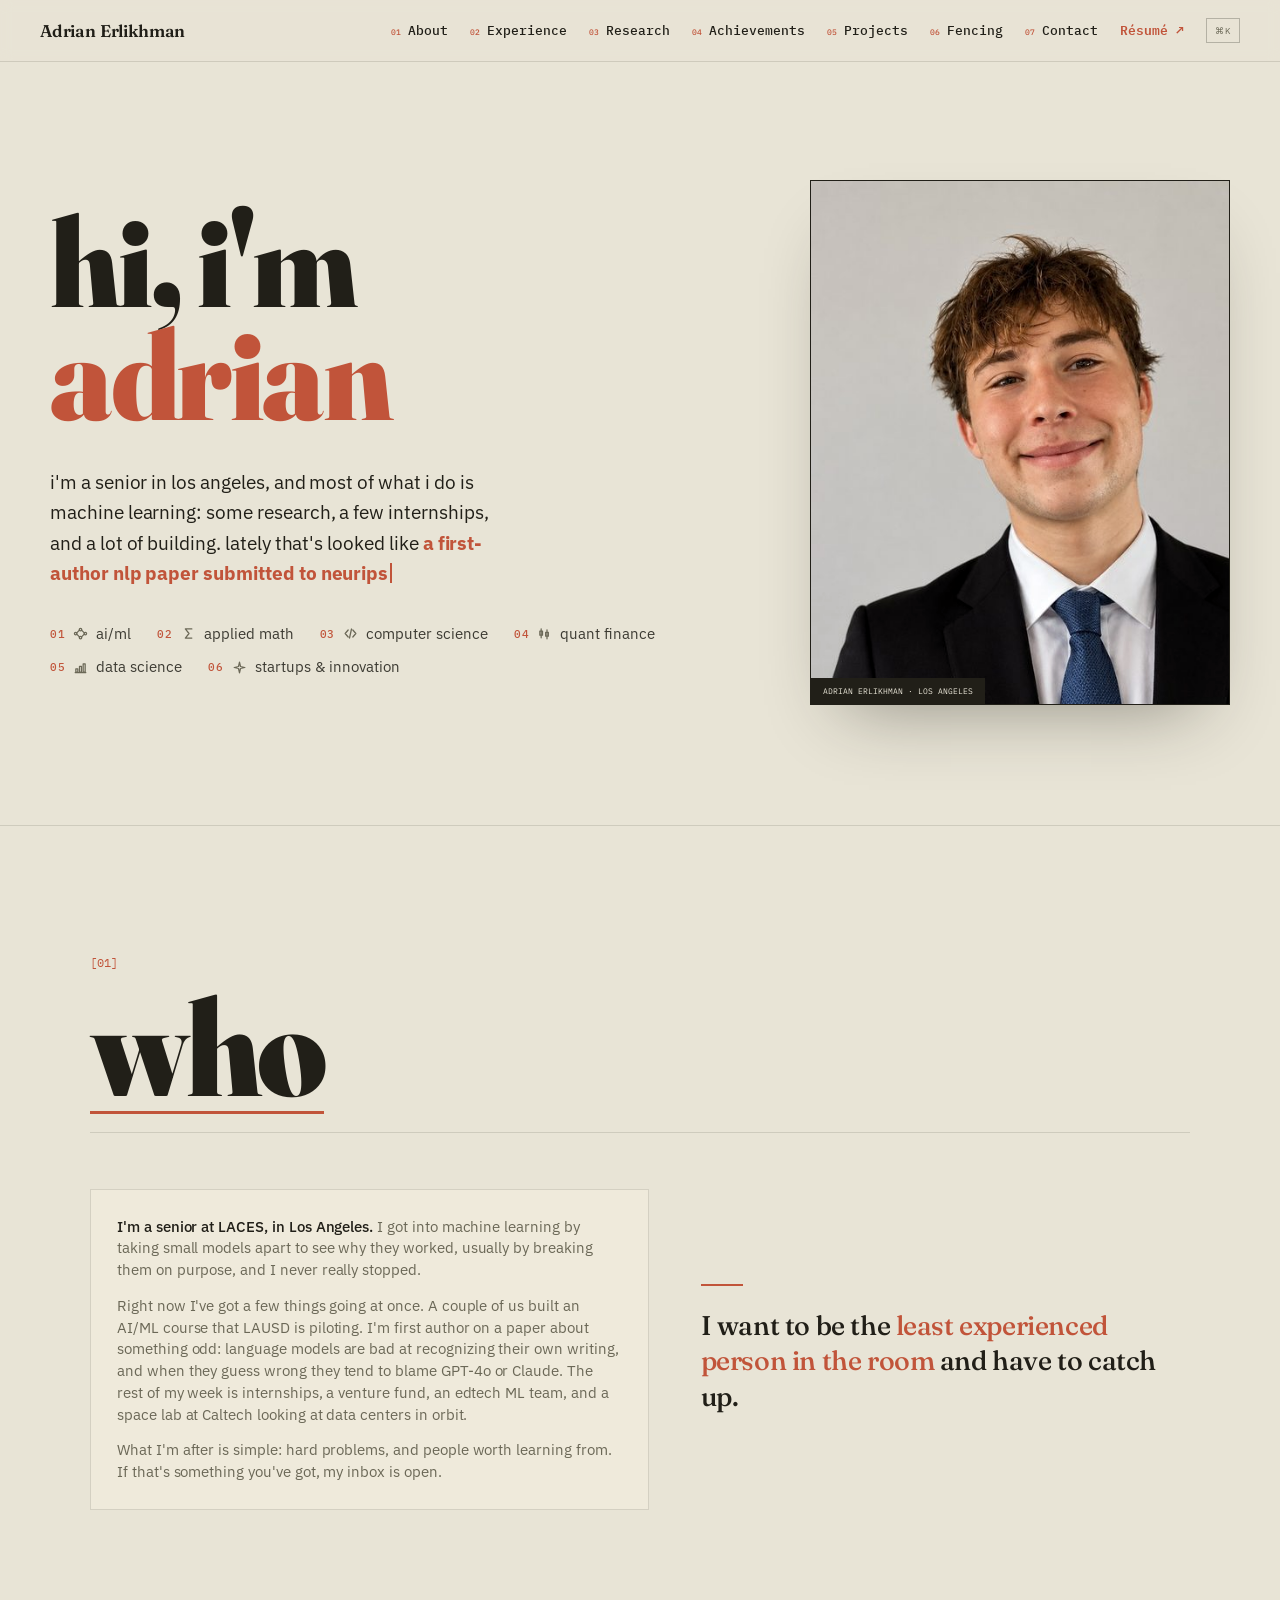
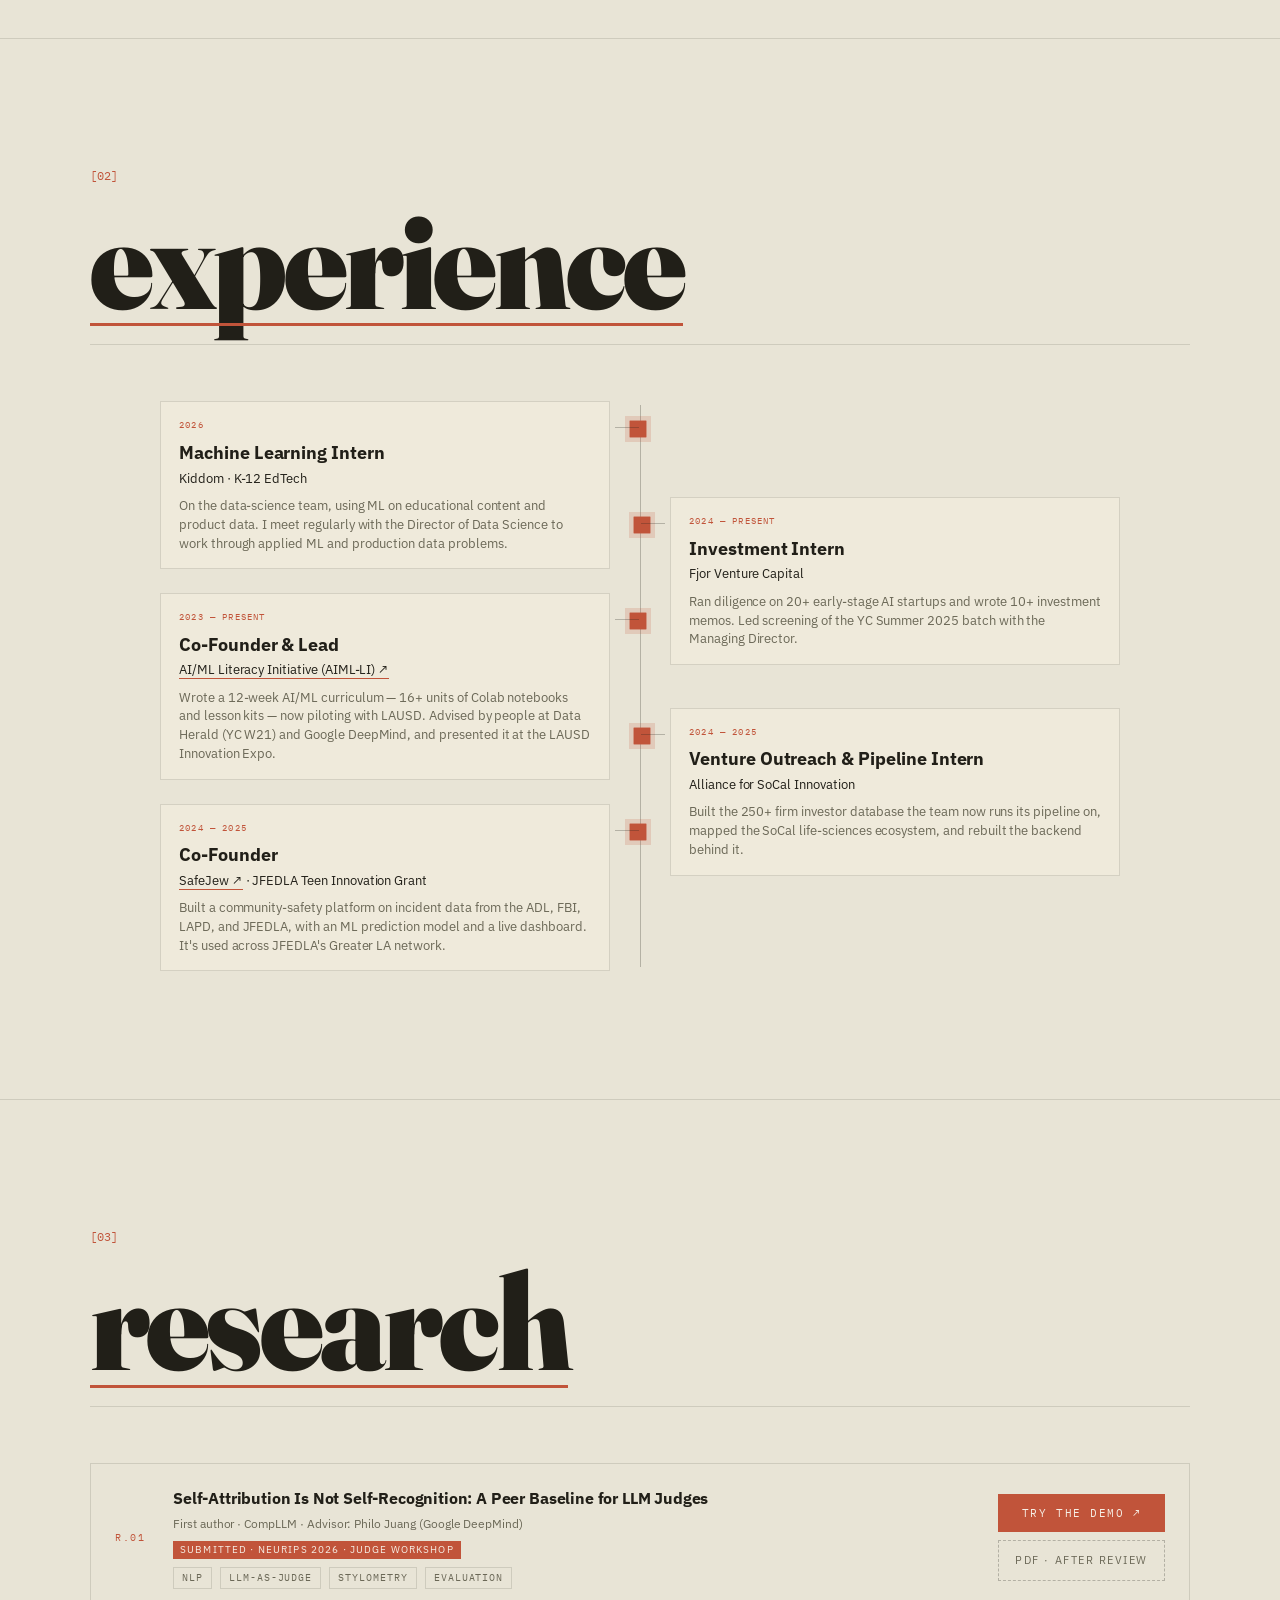
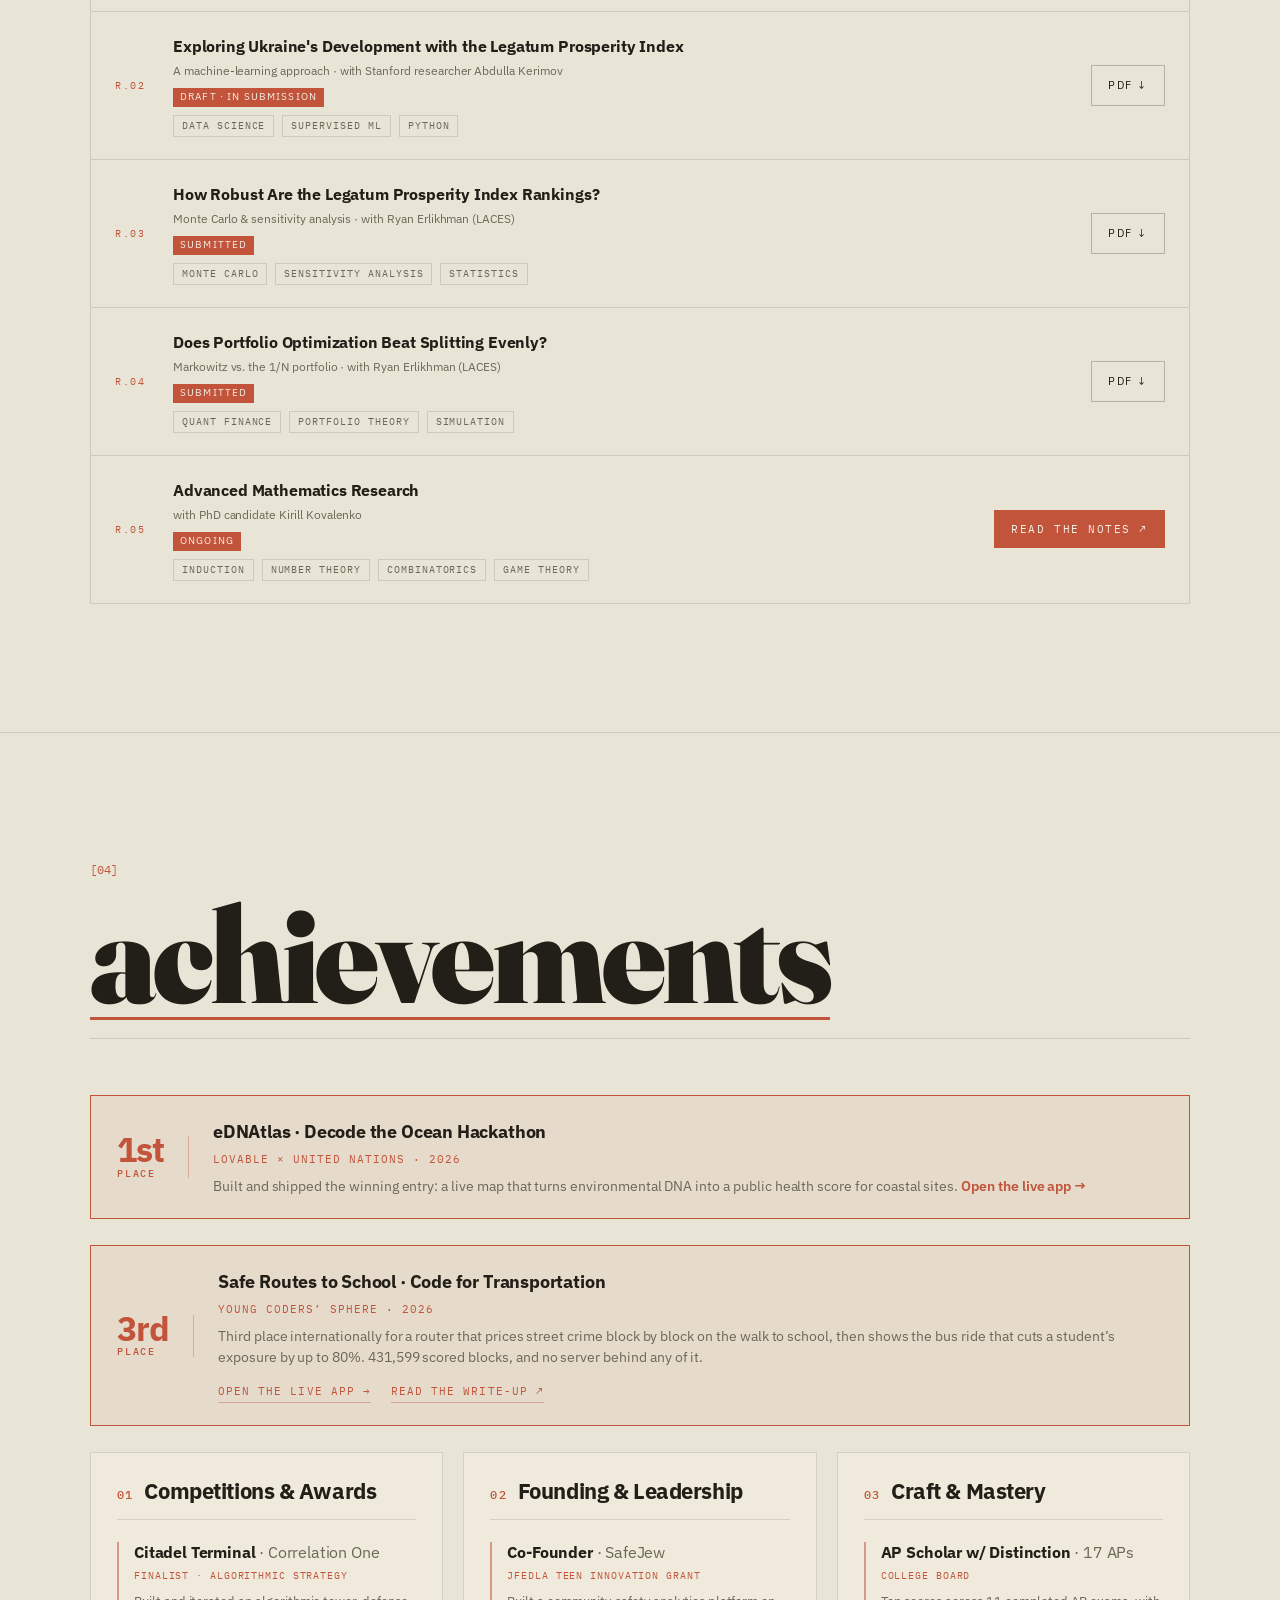
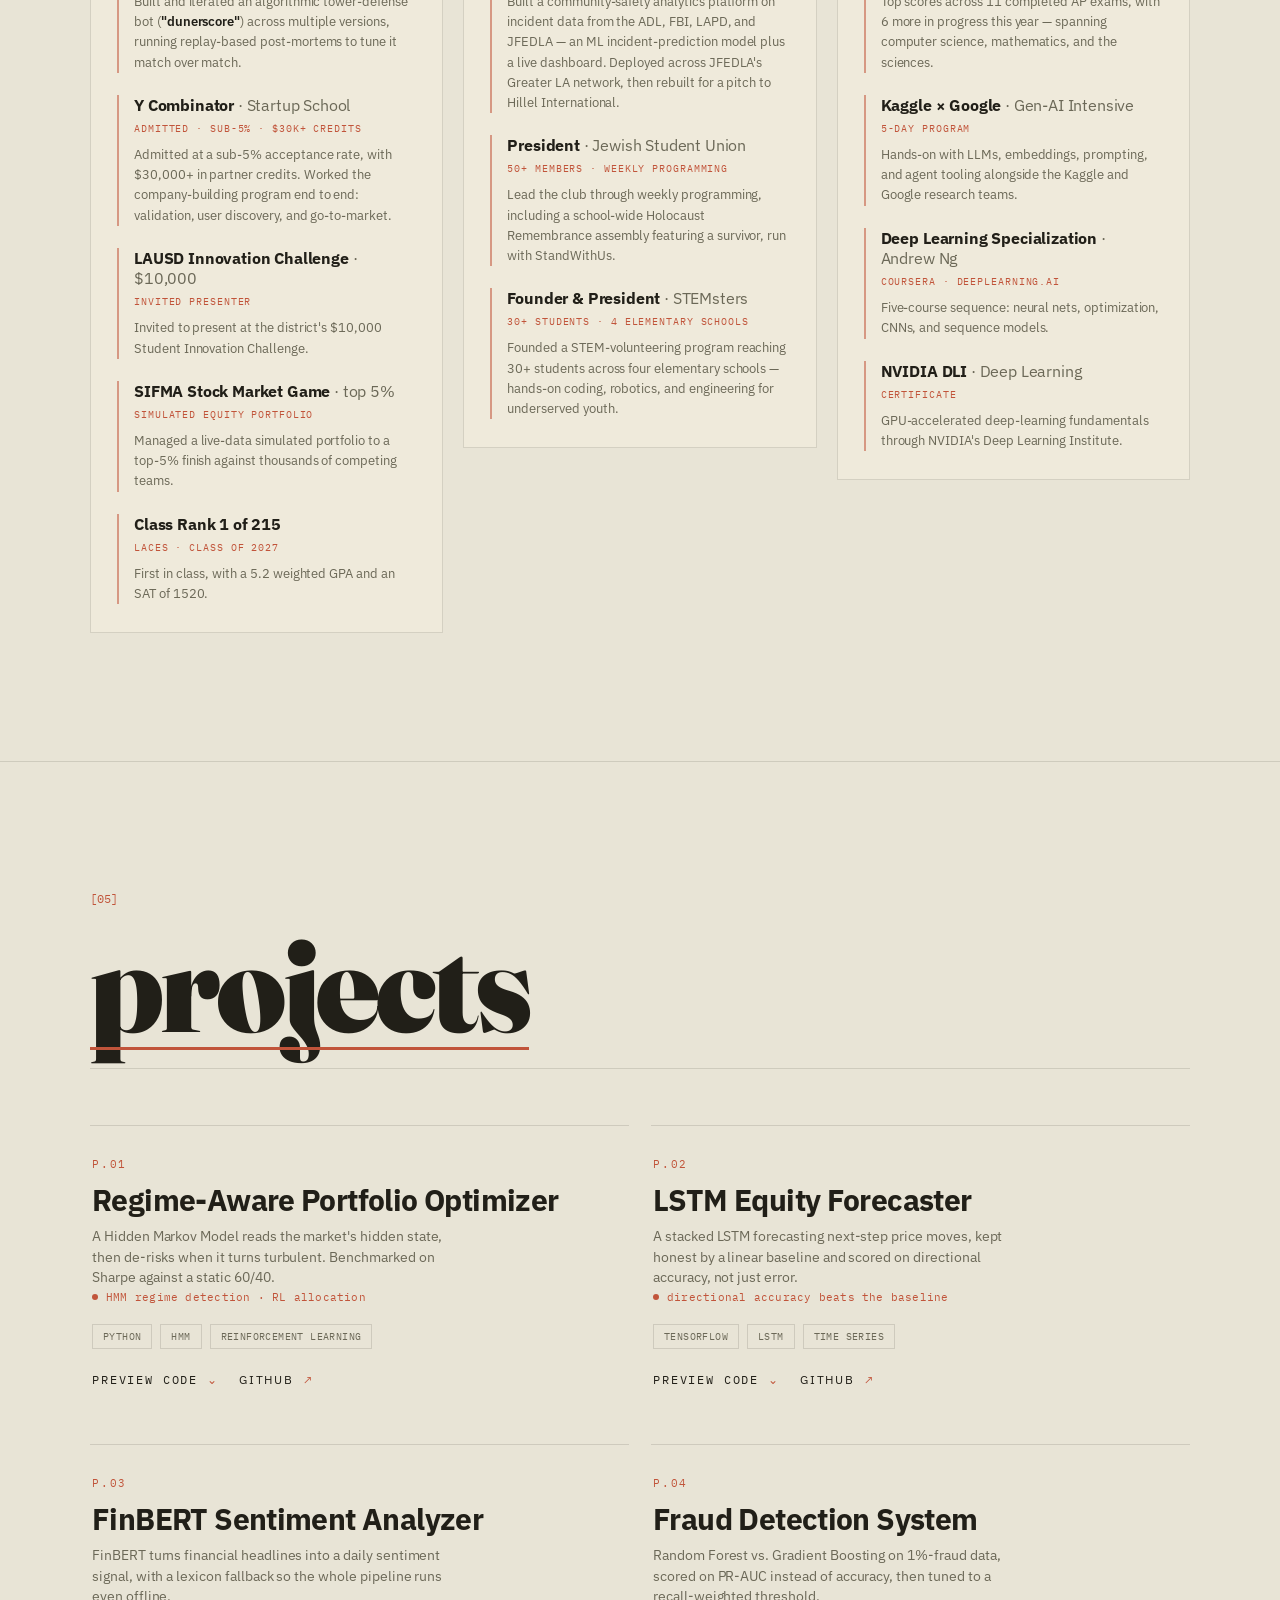
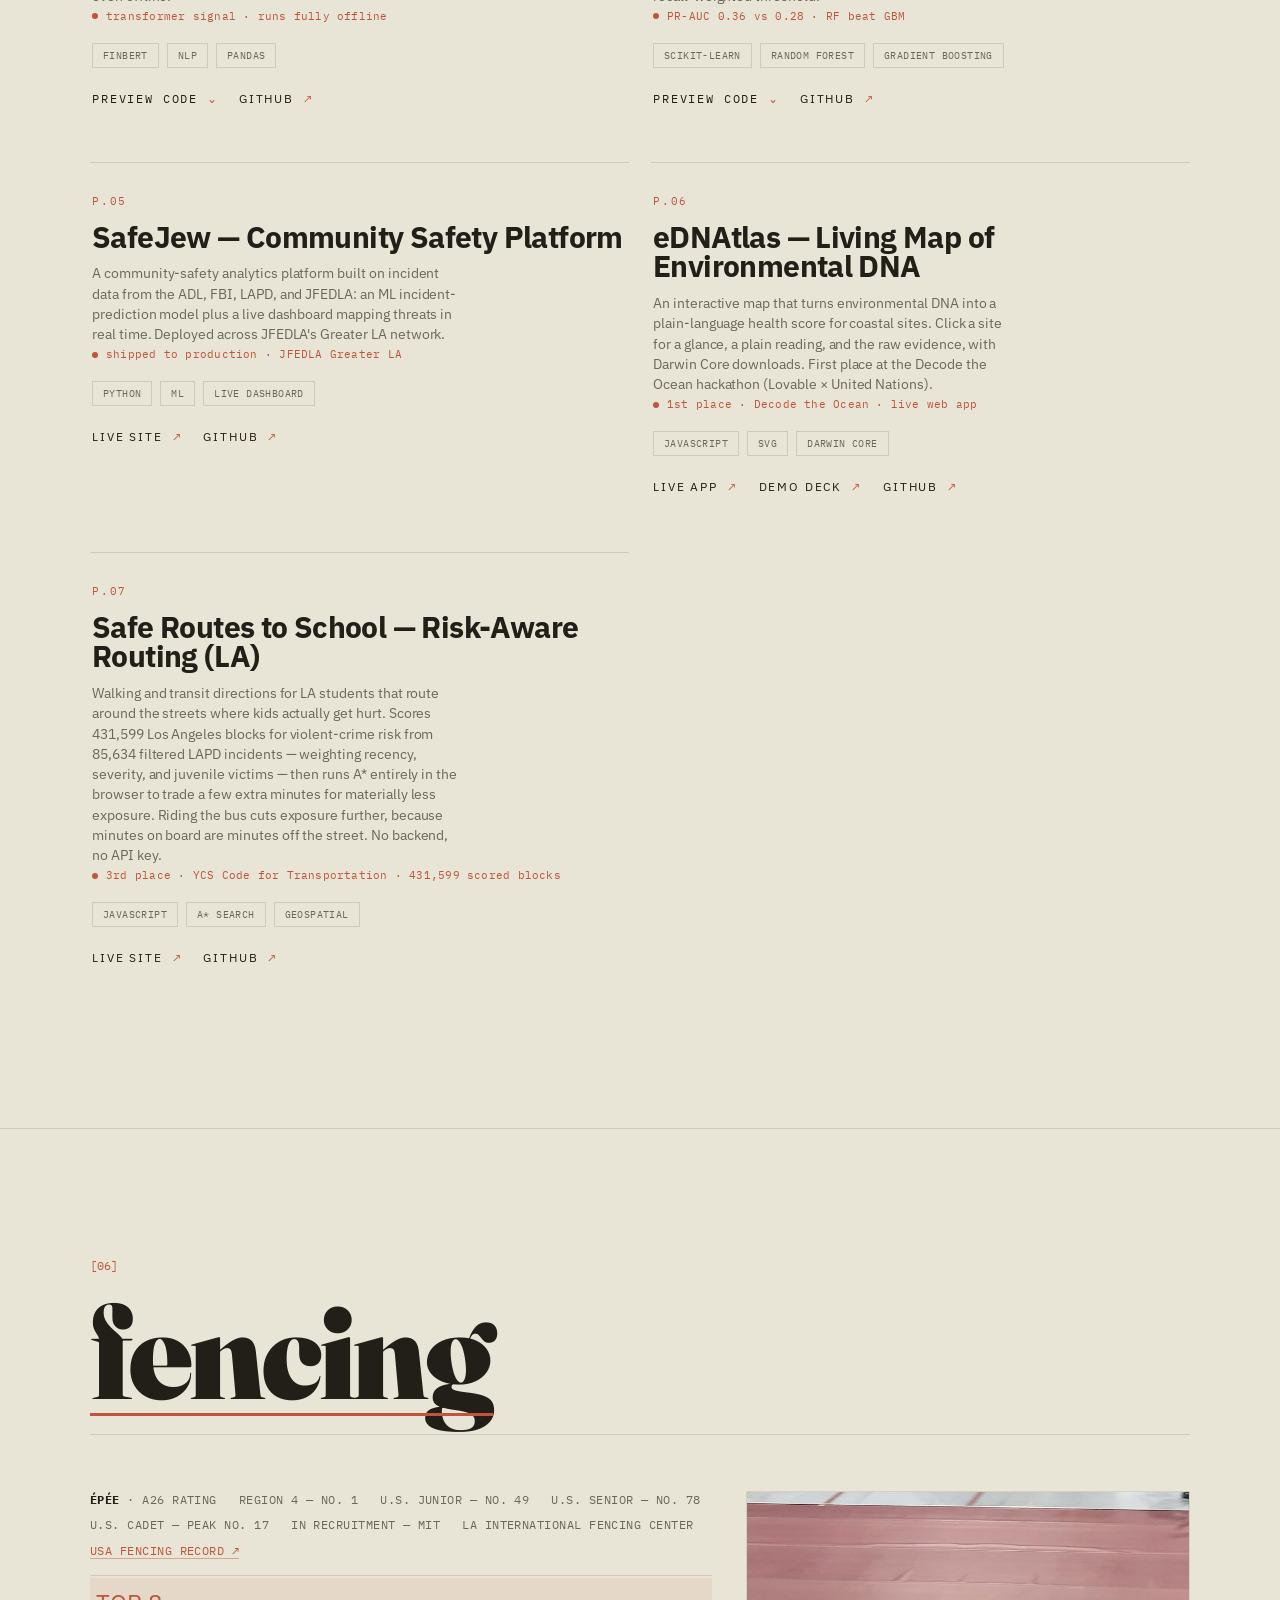
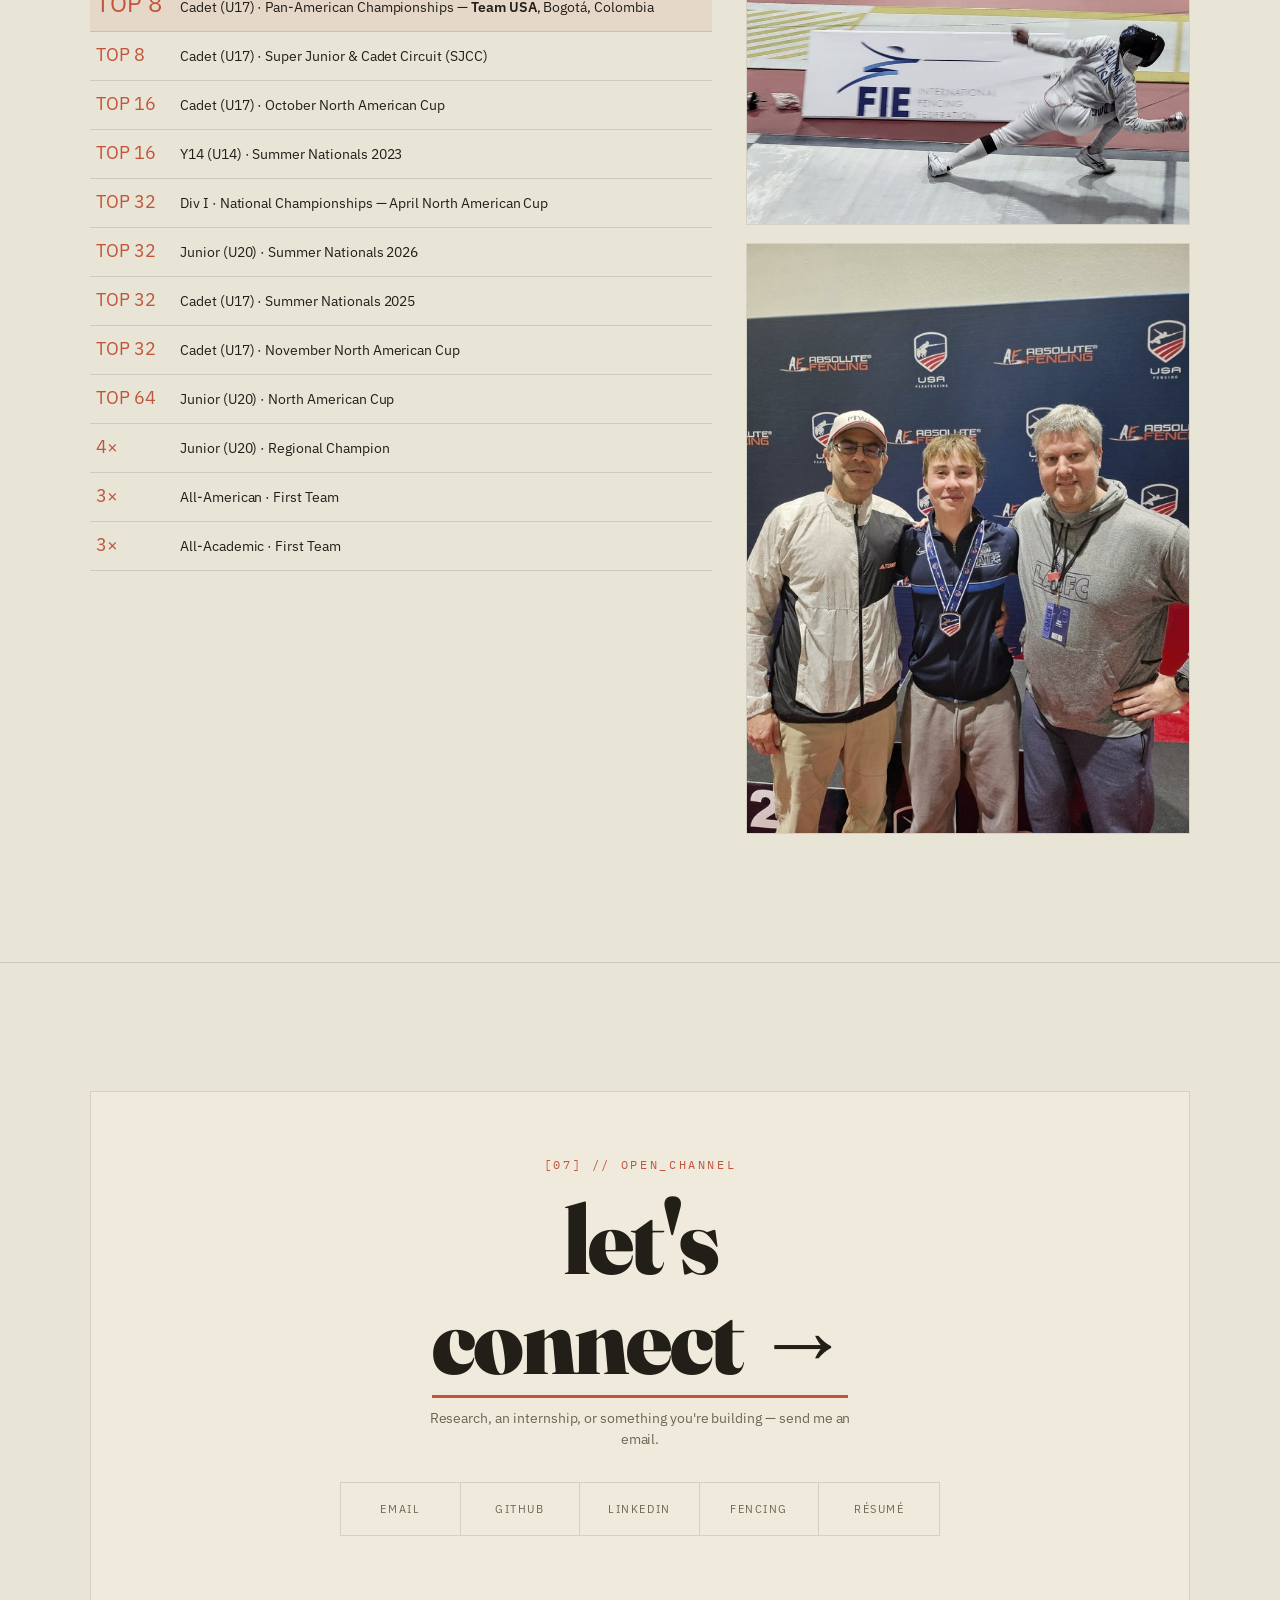
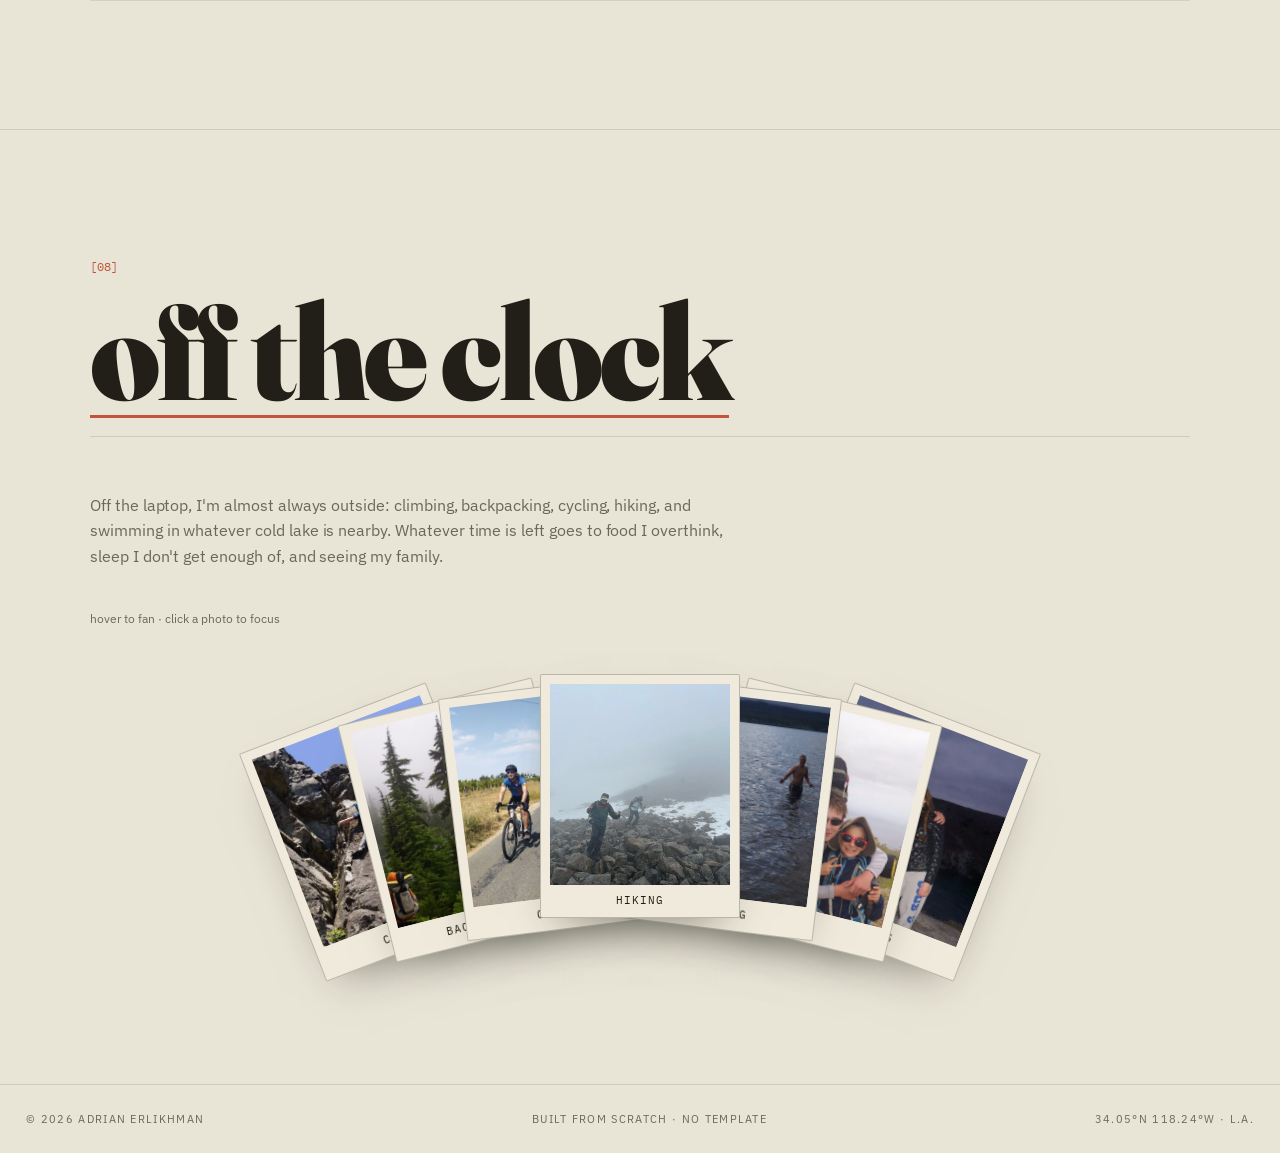
==== commit 84e172e4: "a11y: give the small controls a 24px hit area On a 375px viewport, 21 links and buttons were under 2" ====
--- a/index.html
+++ b/index.html
@@ -350,6 +350,11 @@
 /* ---------------- PROJECT ACTIONS + CODE PREVIEW ---------------- */
 .proj-actions{display:flex;gap:20px;align-items:center;margin-top:22px;flex-wrap:wrap}
 .proj-actions .open{margin-top:0}
+/* WCAG 2.5.8 target size: these read as small text but are real controls,
+   so grow the hit area without moving anything on screen. */
+.proj .open,.proj-actions .open{min-height:24px;padding-block:4px}
+.proj-actions{margin-top:18px}
+.ae-mark{min-height:24px;padding-block:4px;margin-block:-4px}
 .proj .open.prev{background:none;border:0;padding:0;font-family:var(--mono);color:var(--ink);cursor:pointer}
 .proj .open.prev:hover{color:var(--acc)}
 .proj .open.prev .ar{color:var(--acc);transition:transform .3s var(--ease,cubic-bezier(.16,1,.3,1))}
@@ -652,7 +657,7 @@
 .dist-flag.df-multi{cursor:default}
 .dist-flag.df-multi:hover{transform:none;background:color-mix(in srgb,var(--acc) 7%,transparent)}
 .df-links{display:flex;flex-wrap:wrap;align-items:center;gap:8px 20px;margin-top:10px}
-.df-links a,.df-links .df-soon{font-family:var(--mono);font-size:10.5px;letter-spacing:.1em;text-transform:uppercase;text-decoration:none;padding-bottom:2px}
+.df-links a,.df-links .df-soon{font-family:var(--mono);font-size:10.5px;letter-spacing:.1em;text-transform:uppercase;text-decoration:none;padding-bottom:2px;padding-top:7px}
 .df-links a{color:var(--acc);border-bottom:1px solid color-mix(in srgb,var(--acc) 40%,transparent);transition:border-color .2s}
 .df-links a:hover{border-bottom-color:var(--acc)}
 .df-links .df-soon{color:var(--dim);border-bottom:1px dashed var(--line-strong)}
@@ -982,7 +987,7 @@
     <span class="ph-id">SPEC // '27</span>
     <span class="dotc tr"></span><span class="dotc bl"></span>
     <!-- [EDIT] add adrian.jpg next to this file to show your photo -->
-    <img src="adrian.jpg" width="800" height="600" fetchpriority="high" decoding="async" alt="Adrian Erlikhman" onerror="this.style.display='none';this.parentNode.querySelector('.ph-fallback').style.display='flex'">
+    <img src="adrian.jpg" alt="Adrian Erlikhman" onerror="this.style.display='none';this.parentNode.querySelector('.ph-fallback').style.display='flex'">
     <div class="ph-fallback" style="display:none">
       <div class="ic">⌾</div>
       <small>Drop a photo named<br><b style="color:var(--ink)">adrian.jpg</b><br>next to this file</small>
@@ -1366,8 +1371,8 @@
         </div>
       </div>
       <div class="fence-gallery rv d2">
-        <figure class="fpho"><img src="fencing-1.jpg" width="800" height="600" loading="lazy" decoding="async" alt="Adrian Erlikhman fencing — épée lunge at an international event" onerror="this.style.display='none';this.parentNode.querySelector('.fpb').style.display='flex'"><div class="fpb" style="display:none"><span>＋</span>fencing-1.jpg</div><figcaption class="fcap">Direct elimination · épée</figcaption></figure>
-        <figure class="fpho"><img src="fencing-2.jpg" width="600" height="800" loading="lazy" decoding="async" alt="Adrian Erlikhman on the podium with a USA Fencing medal" onerror="this.style.display='none';this.parentNode.querySelector('.fpb').style.display='flex'"><div class="fpb" style="display:none"><span>＋</span>fencing-2.jpg</div><figcaption class="fcap">USA Fencing · podium</figcaption></figure>
+        <figure class="fpho"><img src="fencing-1.jpg" alt="Adrian Erlikhman fencing — épée lunge at an international event" onerror="this.style.display='none';this.parentNode.querySelector('.fpb').style.display='flex'"><div class="fpb" style="display:none"><span>＋</span>fencing-1.jpg</div><figcaption class="fcap">Direct elimination · épée</figcaption></figure>
+        <figure class="fpho"><img src="fencing-2.jpg" alt="Adrian Erlikhman on the podium with a USA Fencing medal" onerror="this.style.display='none';this.parentNode.querySelector('.fpb').style.display='flex'"><div class="fpb" style="display:none"><span>＋</span>fencing-2.jpg</div><figcaption class="fcap">USA Fencing · podium</figcaption></figure>
       </div>
     </div>
   </div>
@@ -1399,13 +1404,13 @@
     <div class="lifewrap rv d2">
       <div class="life-h"><span class="life-hint">hover to fan · click a photo to focus</span></div>
       <div class="lifedeck" id="lifedeck">
-        <figure class="lcard"><img src="life-climb.jpg" width="800" height="533" loading="lazy" decoding="async" alt="Adrian rock climbing" onerror="this.style.display='none';this.nextElementSibling.style.display='flex'"><div class="lph"><span>＋</span>life-climb.jpg</div><figcaption class="lcap">Climbing</figcaption></figure>
-        <figure class="lcard"><img src="life-backpack.jpg" width="800" height="533" loading="lazy" decoding="async" alt="Adrian backpacking at an alpine lake" onerror="this.style.display='none';this.nextElementSibling.style.display='flex'"><div class="lph"><span>＋</span>life-backpack.jpg</div><figcaption class="lcap">Backpacking</figcaption></figure>
-        <figure class="lcard"><img src="life-cycle.jpg" width="800" height="600" loading="lazy" decoding="async" alt="Adrian road cycling" onerror="this.style.display='none';this.nextElementSibling.style.display='flex'"><div class="lph"><span>＋</span>life-cycle.jpg</div><figcaption class="lcap">Cycling</figcaption></figure>
-        <figure class="lcard"><img src="life-hike.jpg" width="600" height="800" loading="lazy" decoding="async" alt="Adrian hiking a foggy ridge" onerror="this.style.display='none';this.nextElementSibling.style.display='flex'"><div class="lph"><span>＋</span>life-hike.jpg</div><figcaption class="lcap">Hiking</figcaption></figure>
-        <figure class="lcard"><img src="life-swim.jpg" width="800" height="533" loading="lazy" decoding="async" alt="Adrian swimming in a lake" onerror="this.style.display='none';this.nextElementSibling.style.display='flex'"><div class="lph"><span>＋</span>life-swim.jpg</div><figcaption class="lcap">Swimming</figcaption></figure>
-        <figure class="lcard"><img src="life-trips.jpg" width="800" height="533" loading="lazy" decoding="async" alt="Adrian on a backpacking trip" onerror="this.style.display='none';this.nextElementSibling.style.display='flex'"><div class="lph"><span>＋</span>life-trips.jpg</div><figcaption class="lcap">Trips</figcaption></figure>
-        <figure class="lcard"><img src="life-sunset.jpg" width="800" height="533" loading="lazy" decoding="async" alt="Adrian on the coast at dusk" onerror="this.style.display='none';this.nextElementSibling.style.display='flex'"><div class="lph"><span>＋</span>life-sunset.jpg</div><figcaption class="lcap">Sunsets</figcaption></figure>
+        <figure class="lcard"><img src="life-climb.jpg" alt="Adrian rock climbing" onerror="this.style.display='none';this.nextElementSibling.style.display='flex'"><div class="lph"><span>＋</span>life-climb.jpg</div><figcaption class="lcap">Climbing</figcaption></figure>
+        <figure class="lcard"><img src="life-backpack.jpg" alt="Adrian backpacking at an alpine lake" onerror="this.style.display='none';this.nextElementSibling.style.display='flex'"><div class="lph"><span>＋</span>life-backpack.jpg</div><figcaption class="lcap">Backpacking</figcaption></figure>
+        <figure class="lcard"><img src="life-cycle.jpg" alt="Adrian road cycling" onerror="this.style.display='none';this.nextElementSibling.style.display='flex'"><div class="lph"><span>＋</span>life-cycle.jpg</div><figcaption class="lcap">Cycling</figcaption></figure>
+        <figure class="lcard"><img src="life-hike.jpg" alt="Adrian hiking a foggy ridge" onerror="this.style.display='none';this.nextElementSibling.style.display='flex'"><div class="lph"><span>＋</span>life-hike.jpg</div><figcaption class="lcap">Hiking</figcaption></figure>
+        <figure class="lcard"><img src="life-swim.jpg" alt="Adrian swimming in a lake" onerror="this.style.display='none';this.nextElementSibling.style.display='flex'"><div class="lph"><span>＋</span>life-swim.jpg</div><figcaption class="lcap">Swimming</figcaption></figure>
+        <figure class="lcard"><img src="life-trips.jpg" alt="Adrian on a backpacking trip" onerror="this.style.display='none';this.nextElementSibling.style.display='flex'"><div class="lph"><span>＋</span>life-trips.jpg</div><figcaption class="lcap">Trips</figcaption></figure>
+        <figure class="lcard"><img src="life-sunset.jpg" alt="Adrian on the coast at dusk" onerror="this.style.display='none';this.nextElementSibling.style.display='flex'"><div class="lph"><span>＋</span>life-sunset.jpg</div><figcaption class="lcap">Sunsets</figcaption></figure>
       </div>
     </div>
   </div>
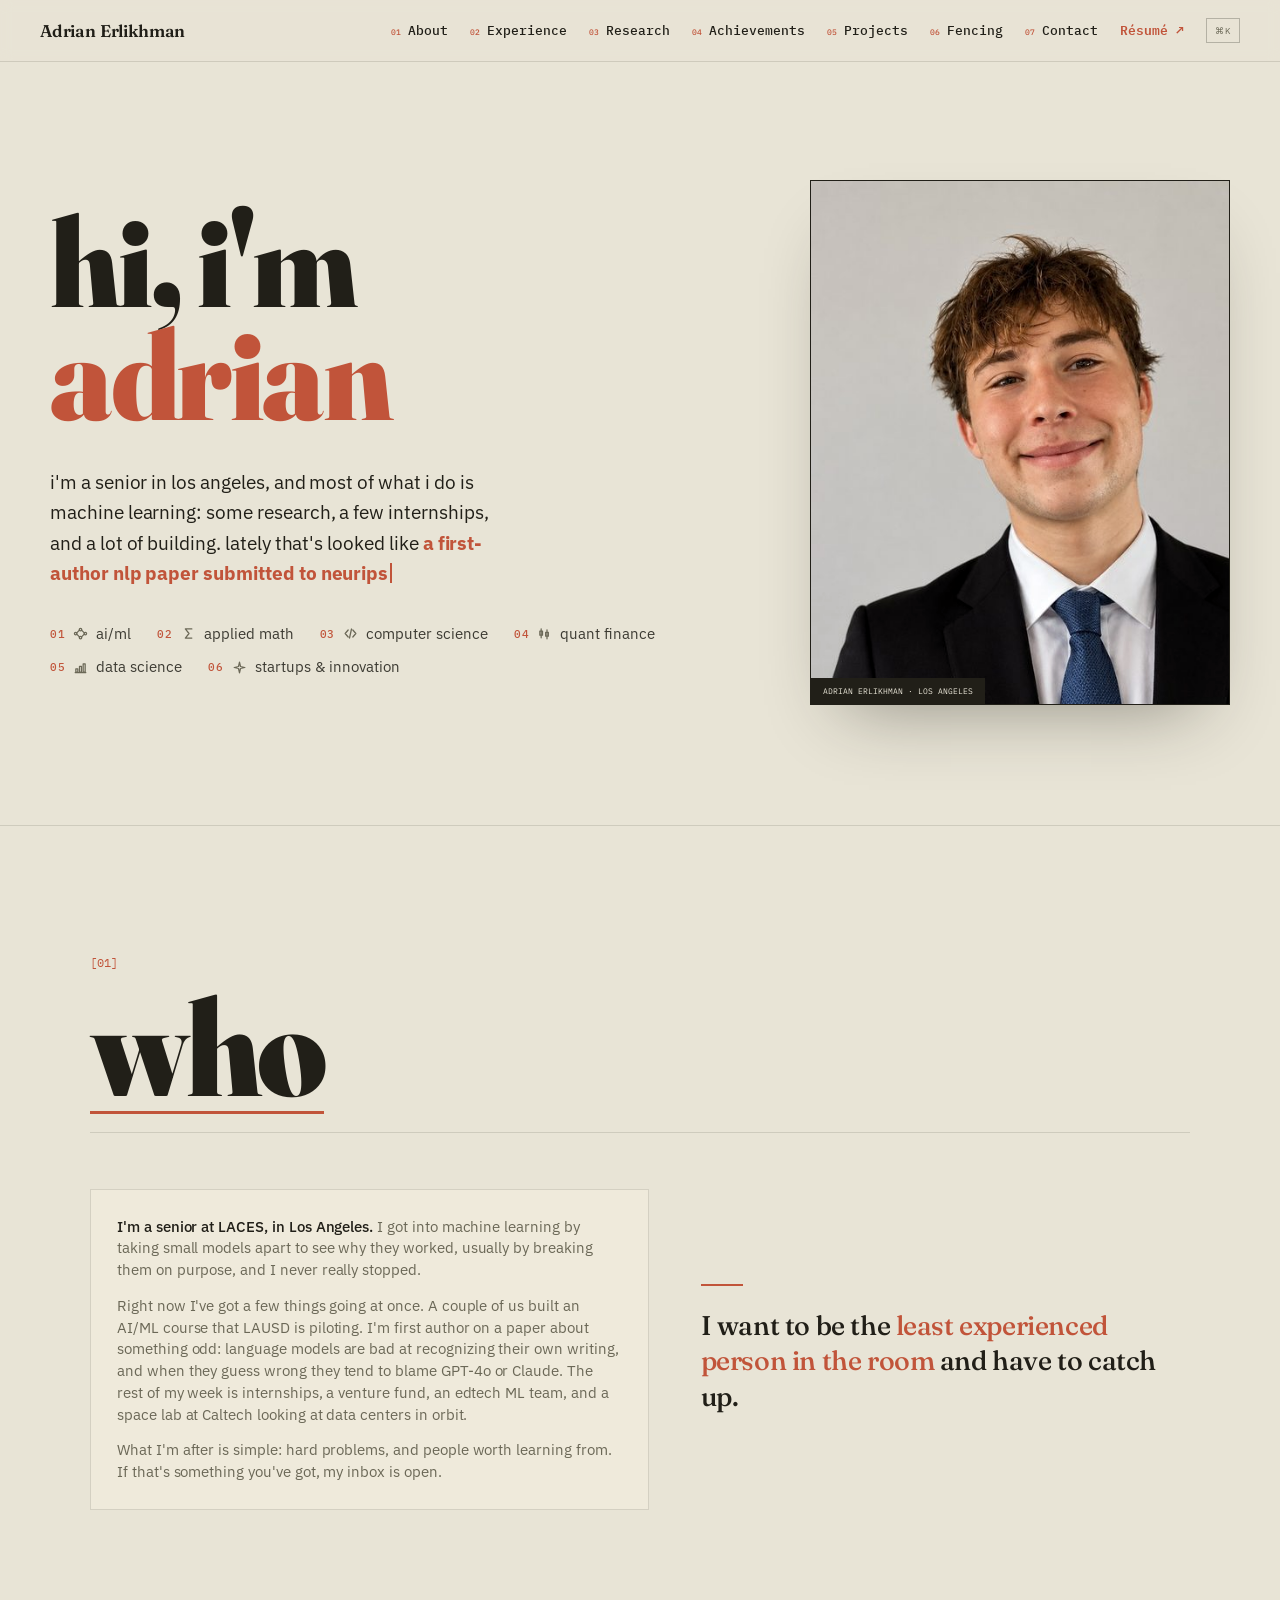
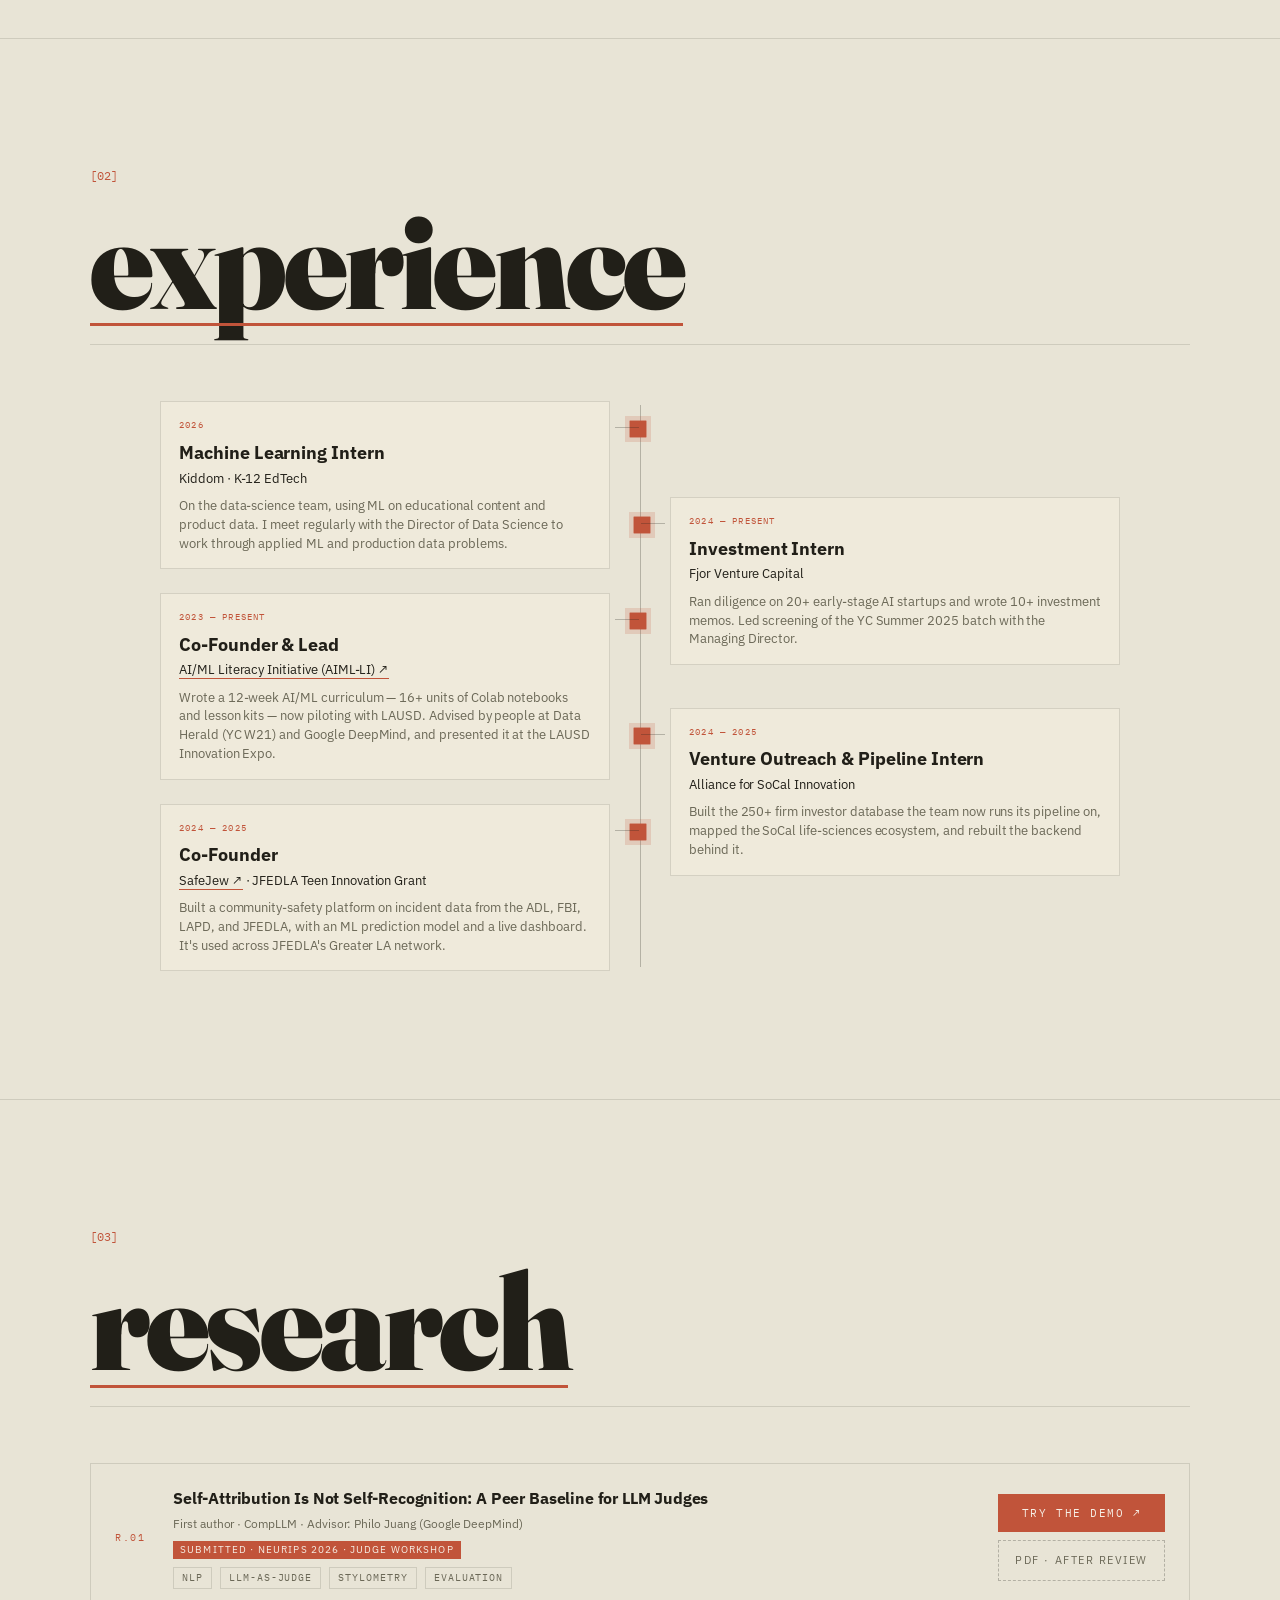
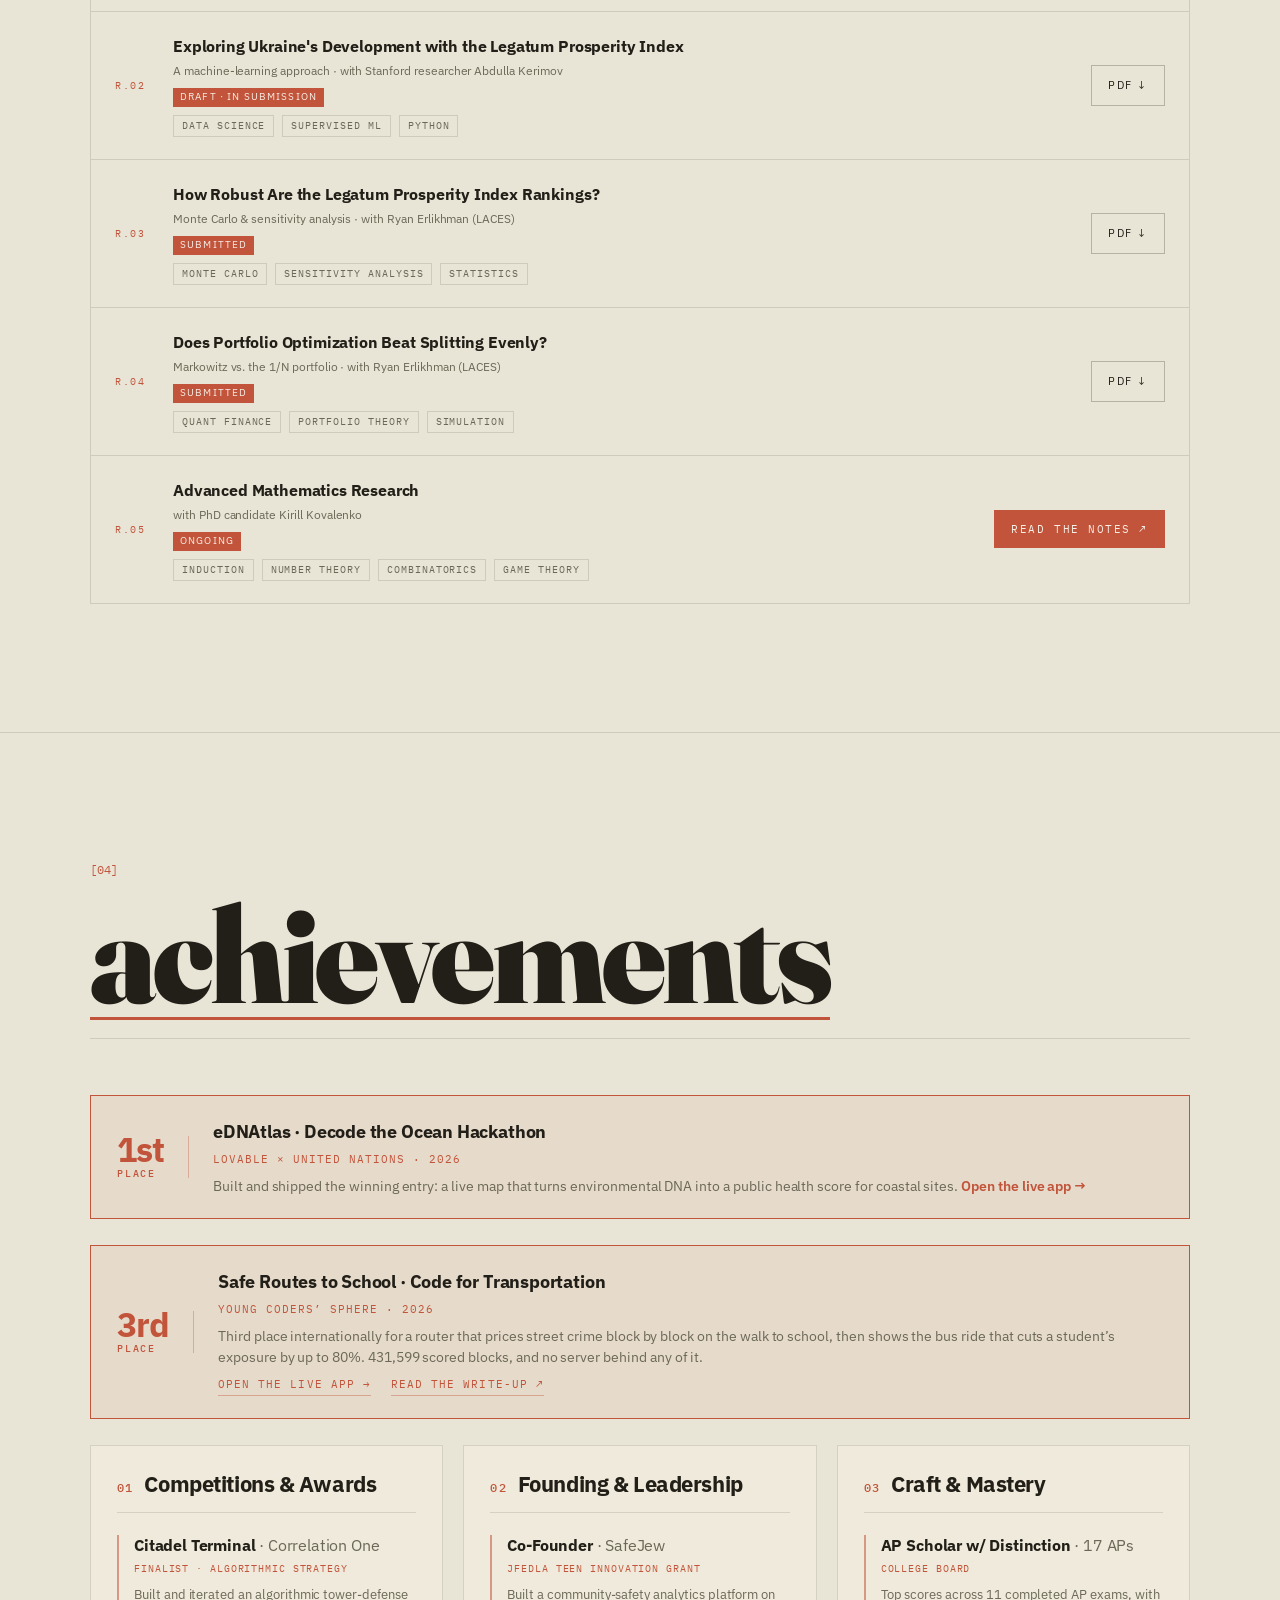
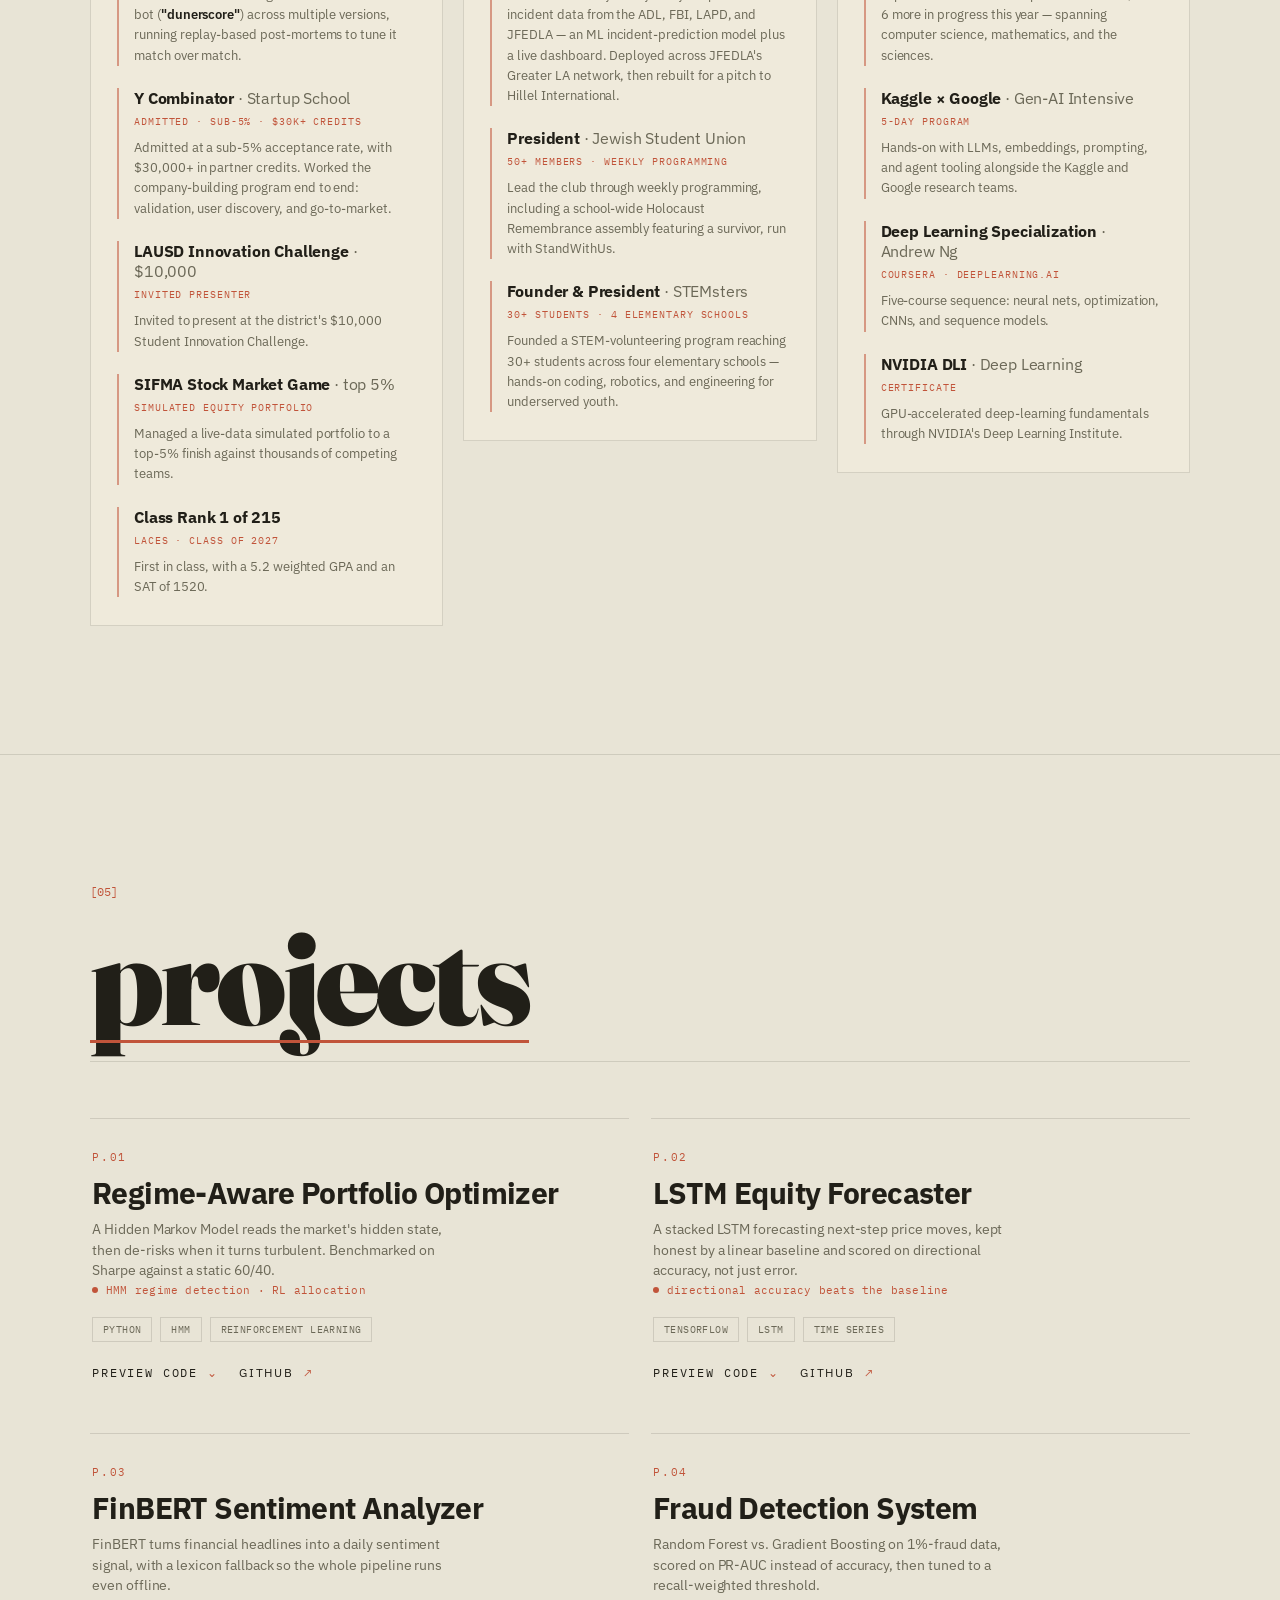
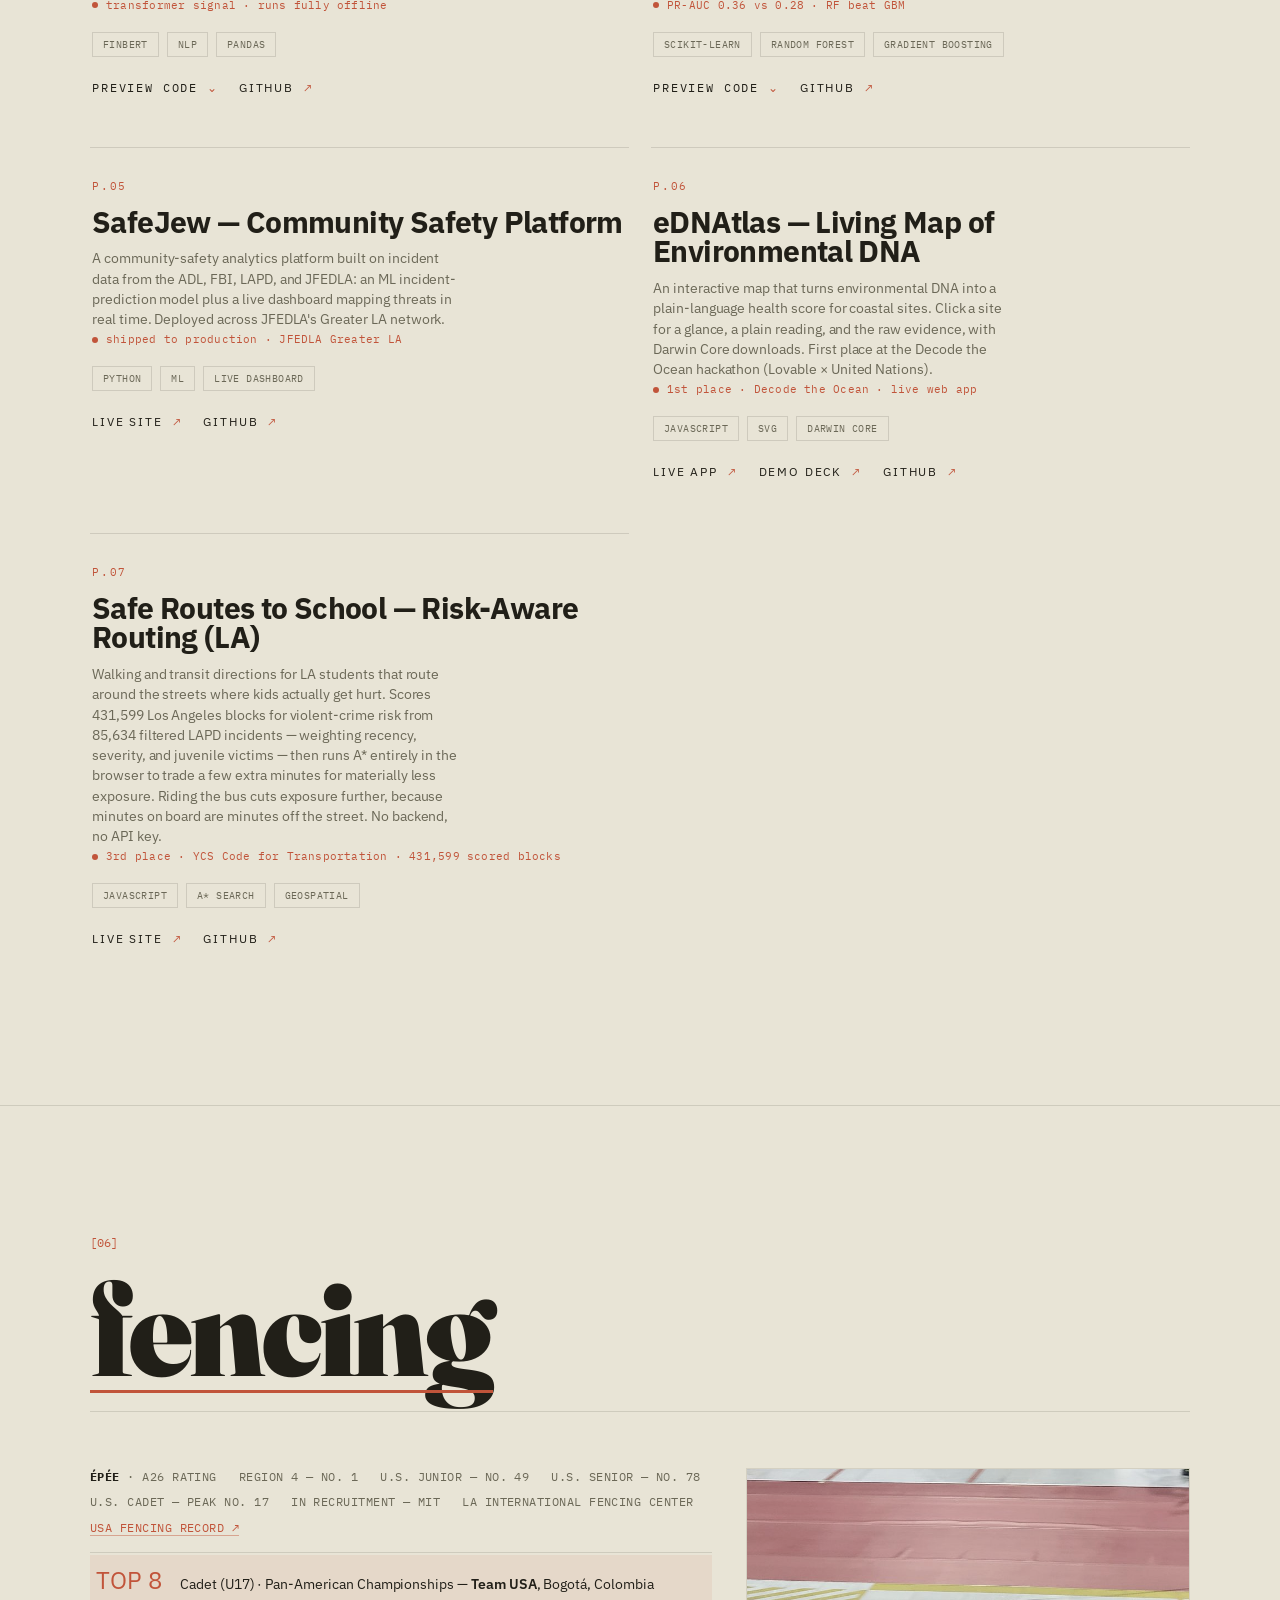
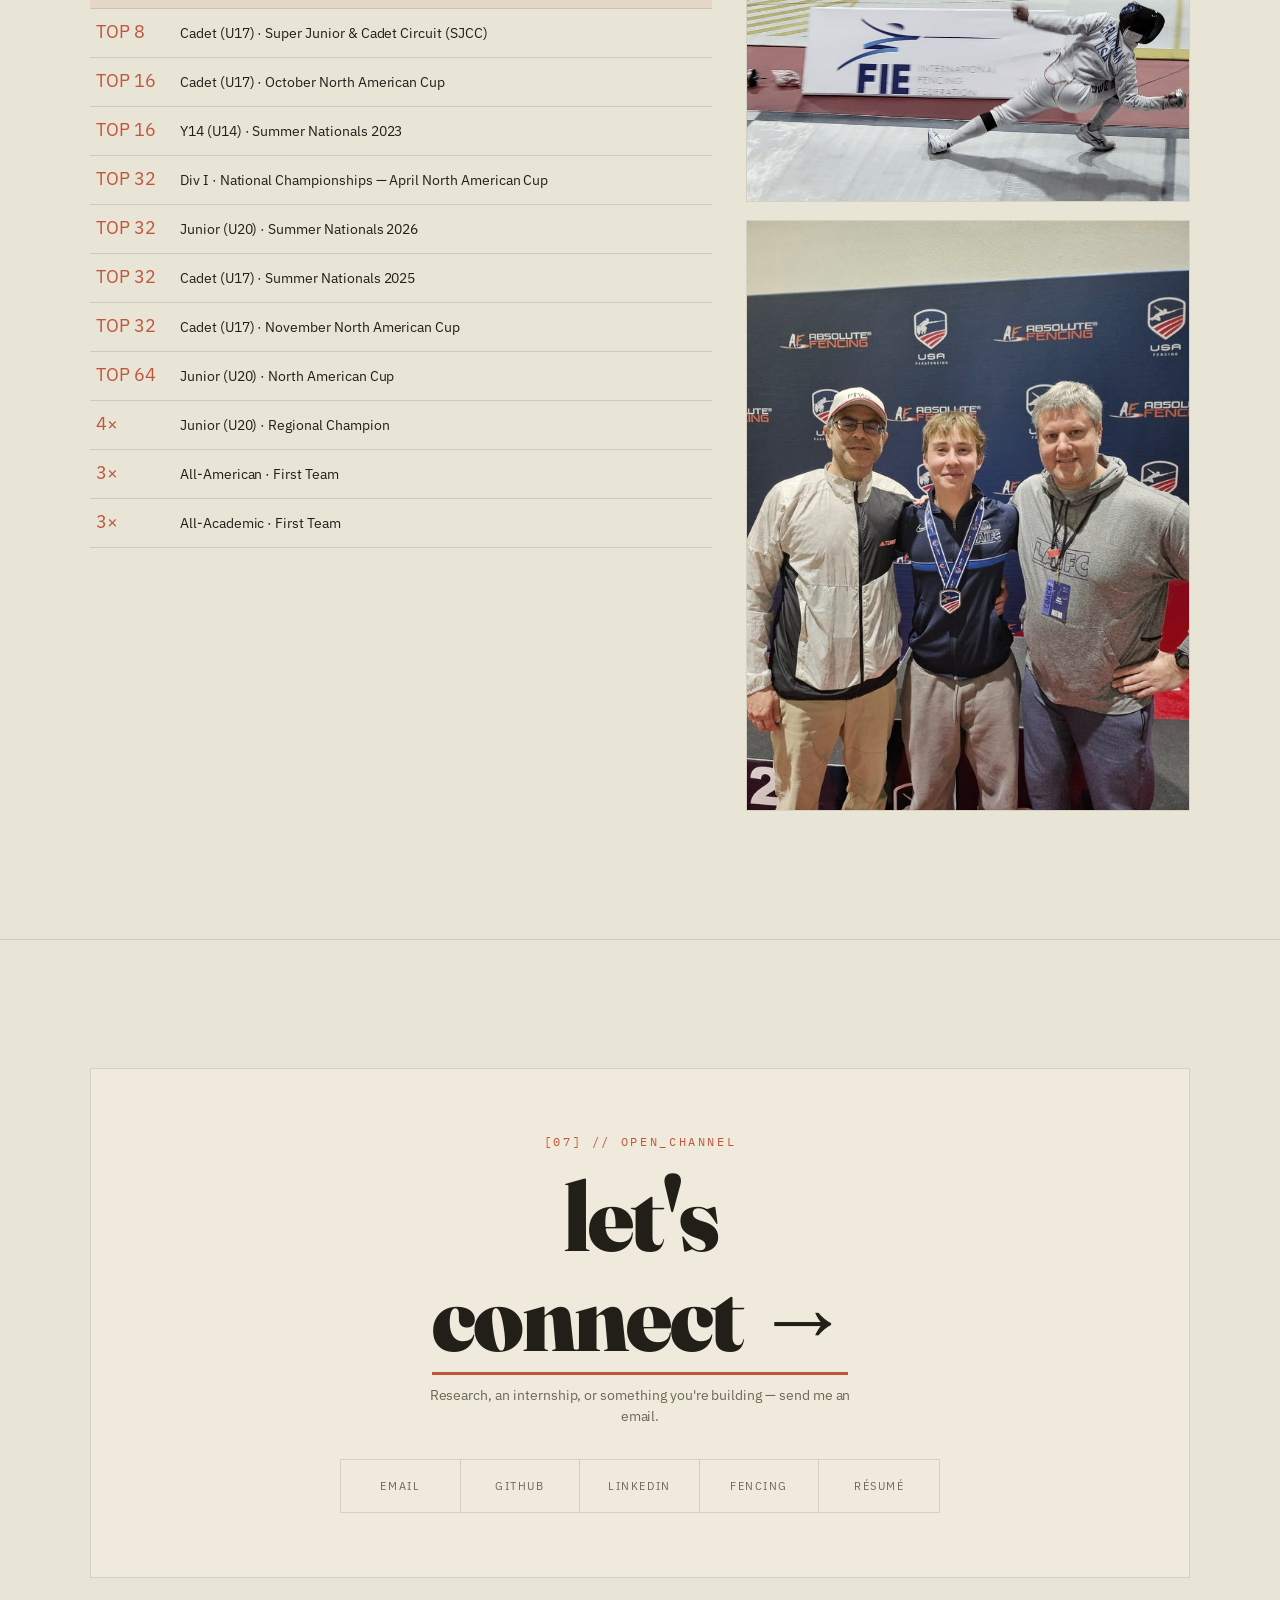
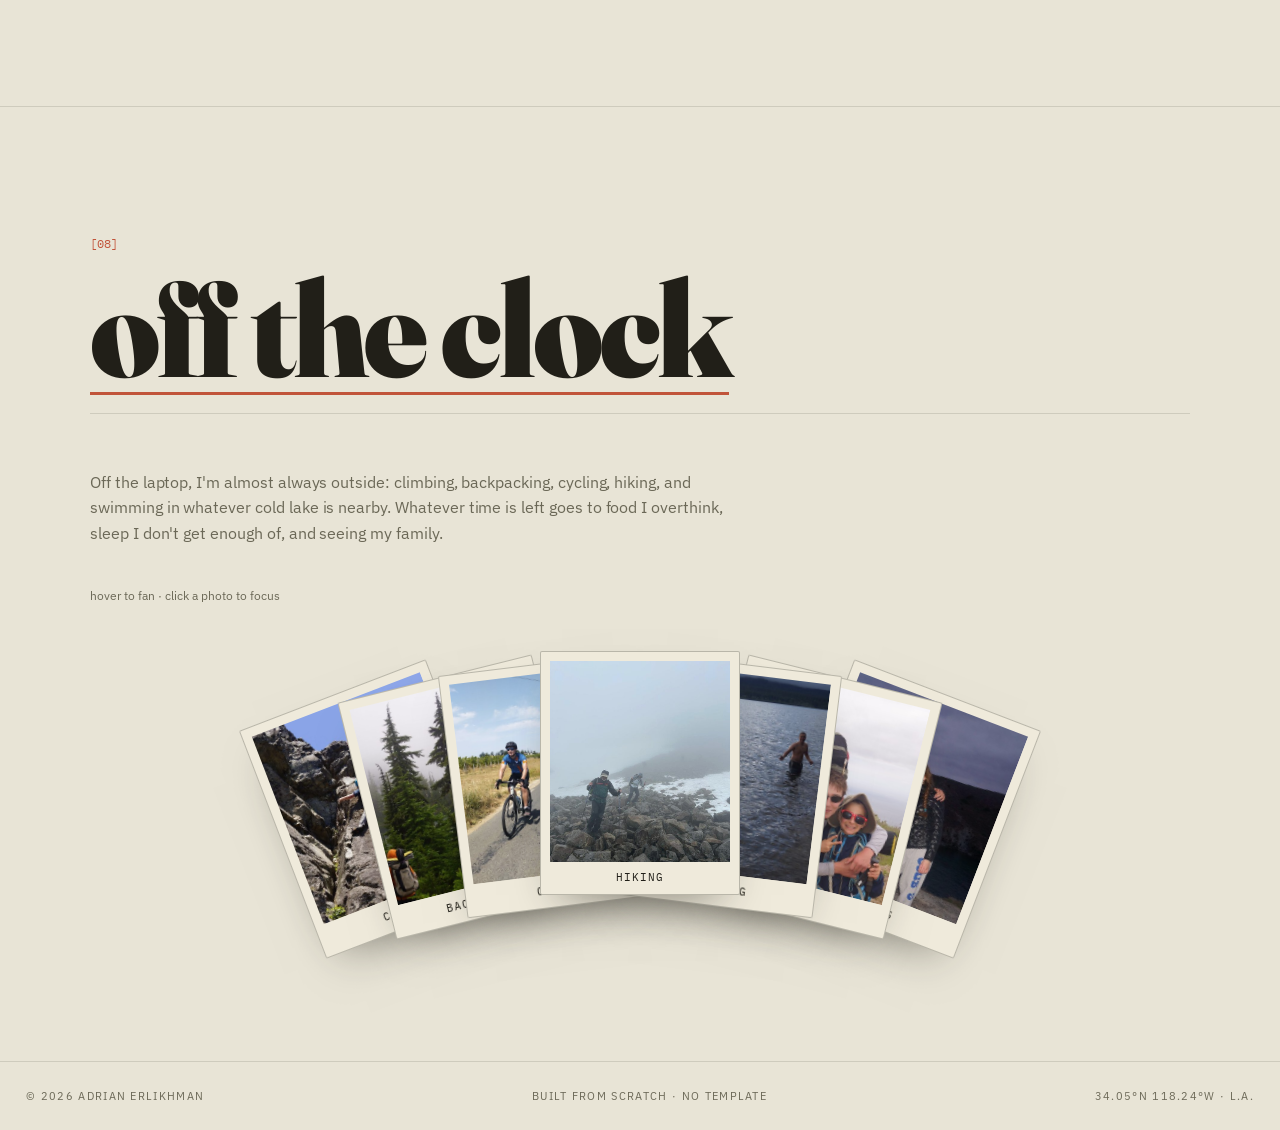
==== commit 536e61ec: "a11y: add a skip link and the main landmark it points at Two related gaps. There was no <main> on th" ====
--- a/index.html
+++ b/index.html
@@ -49,6 +49,9 @@
 [data-theme="light"]{--bg:#e8e4d6;--bg2:#e2ddcc;--panel:#efeadb;--ink:#211f18;--dim:#6b6857;--acc:#c1543a;--acc-ink:#f6efe6;--up:#3c7a4e;--line:rgba(33,31,24,.13);--line-strong:rgba(33,31,24,.26);--vig:rgba(193,84,58,.05);}
 *{margin:0;padding:0;box-sizing:border-box}
 .sr-only{position:absolute;width:1px;height:1px;padding:0;margin:-1px;overflow:hidden;clip:rect(0,0,0,0);white-space:nowrap;border:0}
+.skip-link{position:fixed;top:8px;left:8px;z-index:400;transform:translateY(-160%);background:var(--acc);color:var(--acc-ink);font-family:var(--mono);font-size:11px;letter-spacing:.14em;text-transform:uppercase;padding:11px 16px;text-decoration:none;white-space:nowrap;transition:transform .18s ease}
+.skip-link:focus{transform:none}
+#main:focus{outline:none}
 html{scroll-behavior:smooth;overflow-x:clip}
 body{background:var(--bg);color:var(--ink);font-family:var(--mono);line-height:1.55;font-size:15px;overflow-x:clip;-webkit-font-smoothing:antialiased;transition:background .4s,color .4s}
 @media(pointer:coarse){body{cursor:auto}}
@@ -350,11 +353,6 @@
 /* ---------------- PROJECT ACTIONS + CODE PREVIEW ---------------- */
 .proj-actions{display:flex;gap:20px;align-items:center;margin-top:22px;flex-wrap:wrap}
 .proj-actions .open{margin-top:0}
-/* WCAG 2.5.8 target size: these read as small text but are real controls,
-   so grow the hit area without moving anything on screen. */
-.proj .open,.proj-actions .open{min-height:24px;padding-block:4px}
-.proj-actions{margin-top:18px}
-.ae-mark{min-height:24px;padding-block:4px;margin-block:-4px}
 .proj .open.prev{background:none;border:0;padding:0;font-family:var(--mono);color:var(--ink);cursor:pointer}
 .proj .open.prev:hover{color:var(--acc)}
 .proj .open.prev .ar{color:var(--acc);transition:transform .3s var(--ease,cubic-bezier(.16,1,.3,1))}
@@ -657,7 +655,7 @@
 .dist-flag.df-multi{cursor:default}
 .dist-flag.df-multi:hover{transform:none;background:color-mix(in srgb,var(--acc) 7%,transparent)}
 .df-links{display:flex;flex-wrap:wrap;align-items:center;gap:8px 20px;margin-top:10px}
-.df-links a,.df-links .df-soon{font-family:var(--mono);font-size:10.5px;letter-spacing:.1em;text-transform:uppercase;text-decoration:none;padding-bottom:2px;padding-top:7px}
+.df-links a,.df-links .df-soon{font-family:var(--mono);font-size:10.5px;letter-spacing:.1em;text-transform:uppercase;text-decoration:none;padding-bottom:2px}
 .df-links a{color:var(--acc);border-bottom:1px solid color-mix(in srgb,var(--acc) 40%,transparent);transition:border-color .2s}
 .df-links a:hover{border-bottom-color:var(--acc)}
 .df-links .df-soon{color:var(--dim);border-bottom:1px dashed var(--line-strong)}
@@ -911,6 +909,7 @@
 </script>
 </head>
 <body class="intro-lock">
+<a class="skip-link" href="#main">Skip to content</a>
 
 <!-- INTRO / BOOT SEQUENCE -->
 <div id="intro">
@@ -963,6 +962,7 @@
 </div>
 
 <!-- HERO -->
+<main id="main" tabindex="-1">
 <header class="hero wrap">
   <div>
     <h1>
@@ -1415,6 +1415,7 @@
     </div>
   </div>
 </section>
+</main>
 
 <footer>
   <span>© <span id="yr"></span> ADRIAN ERLIKHMAN</span>
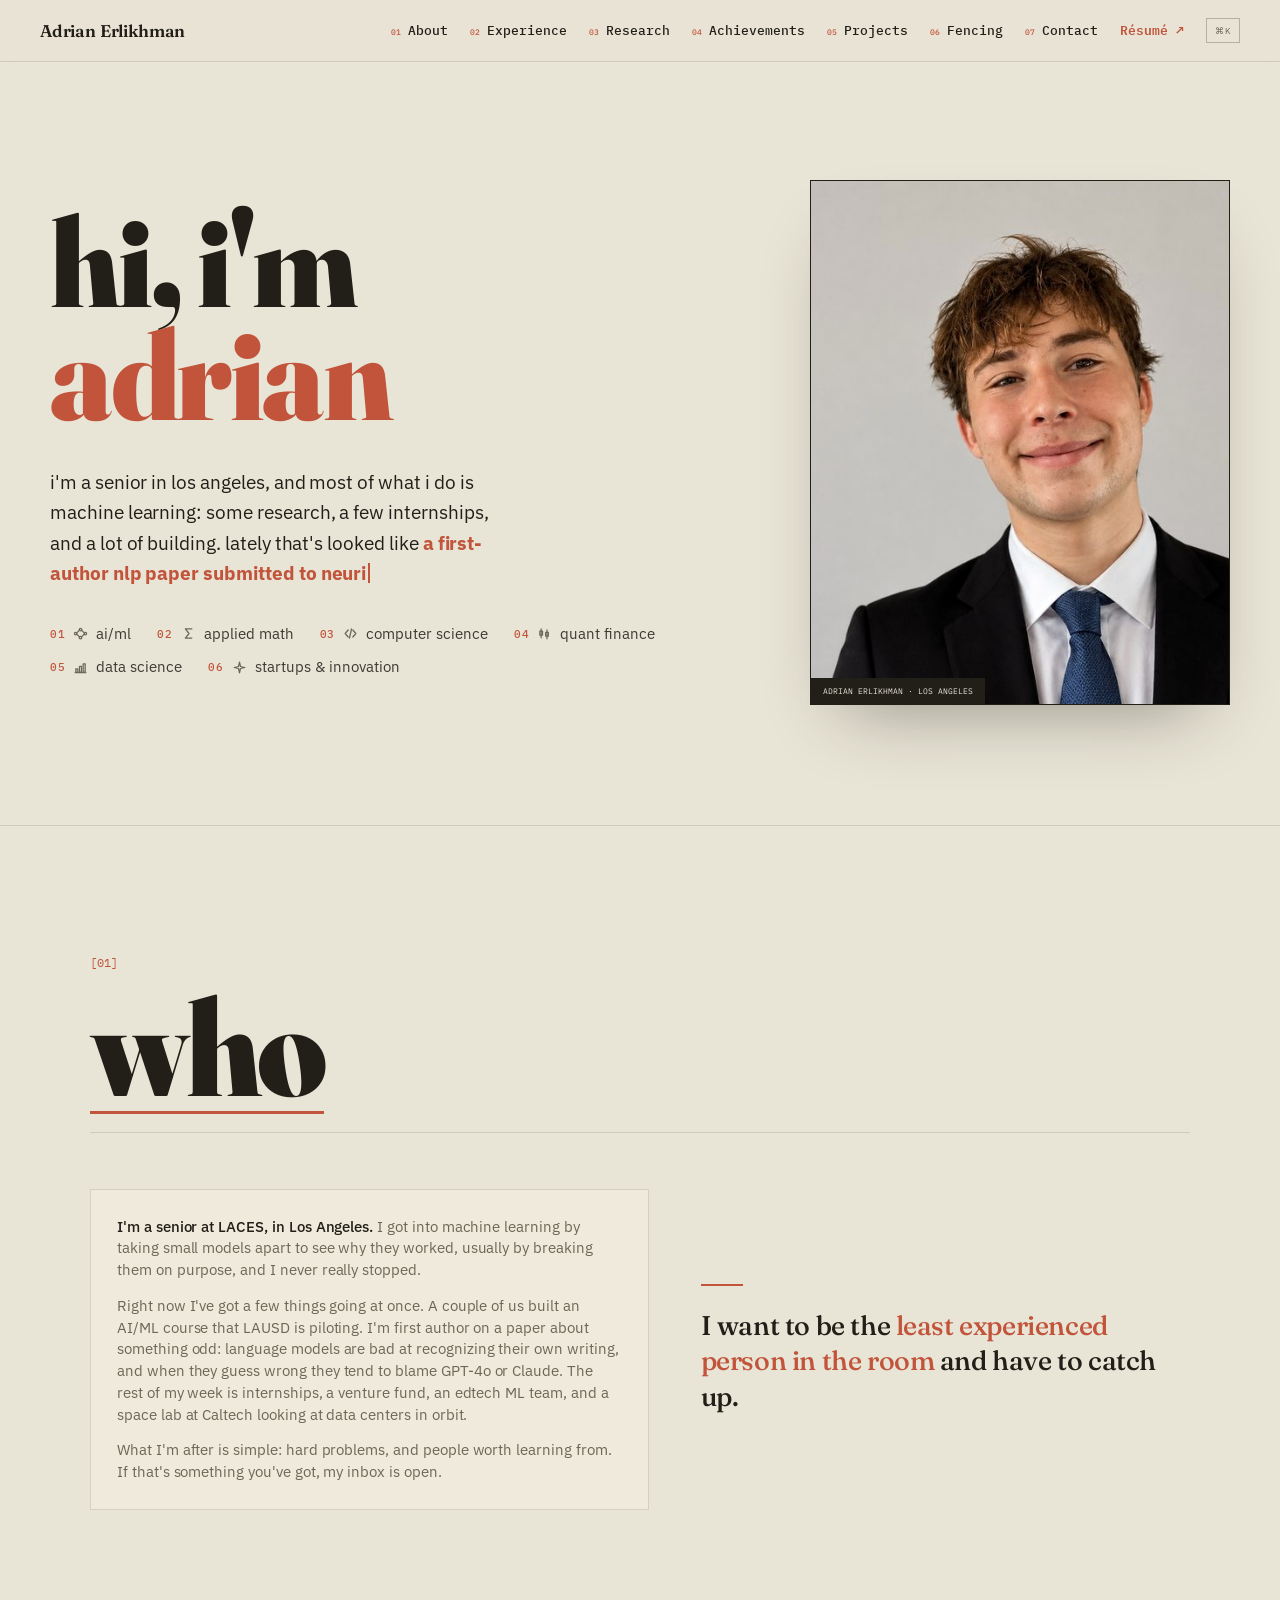
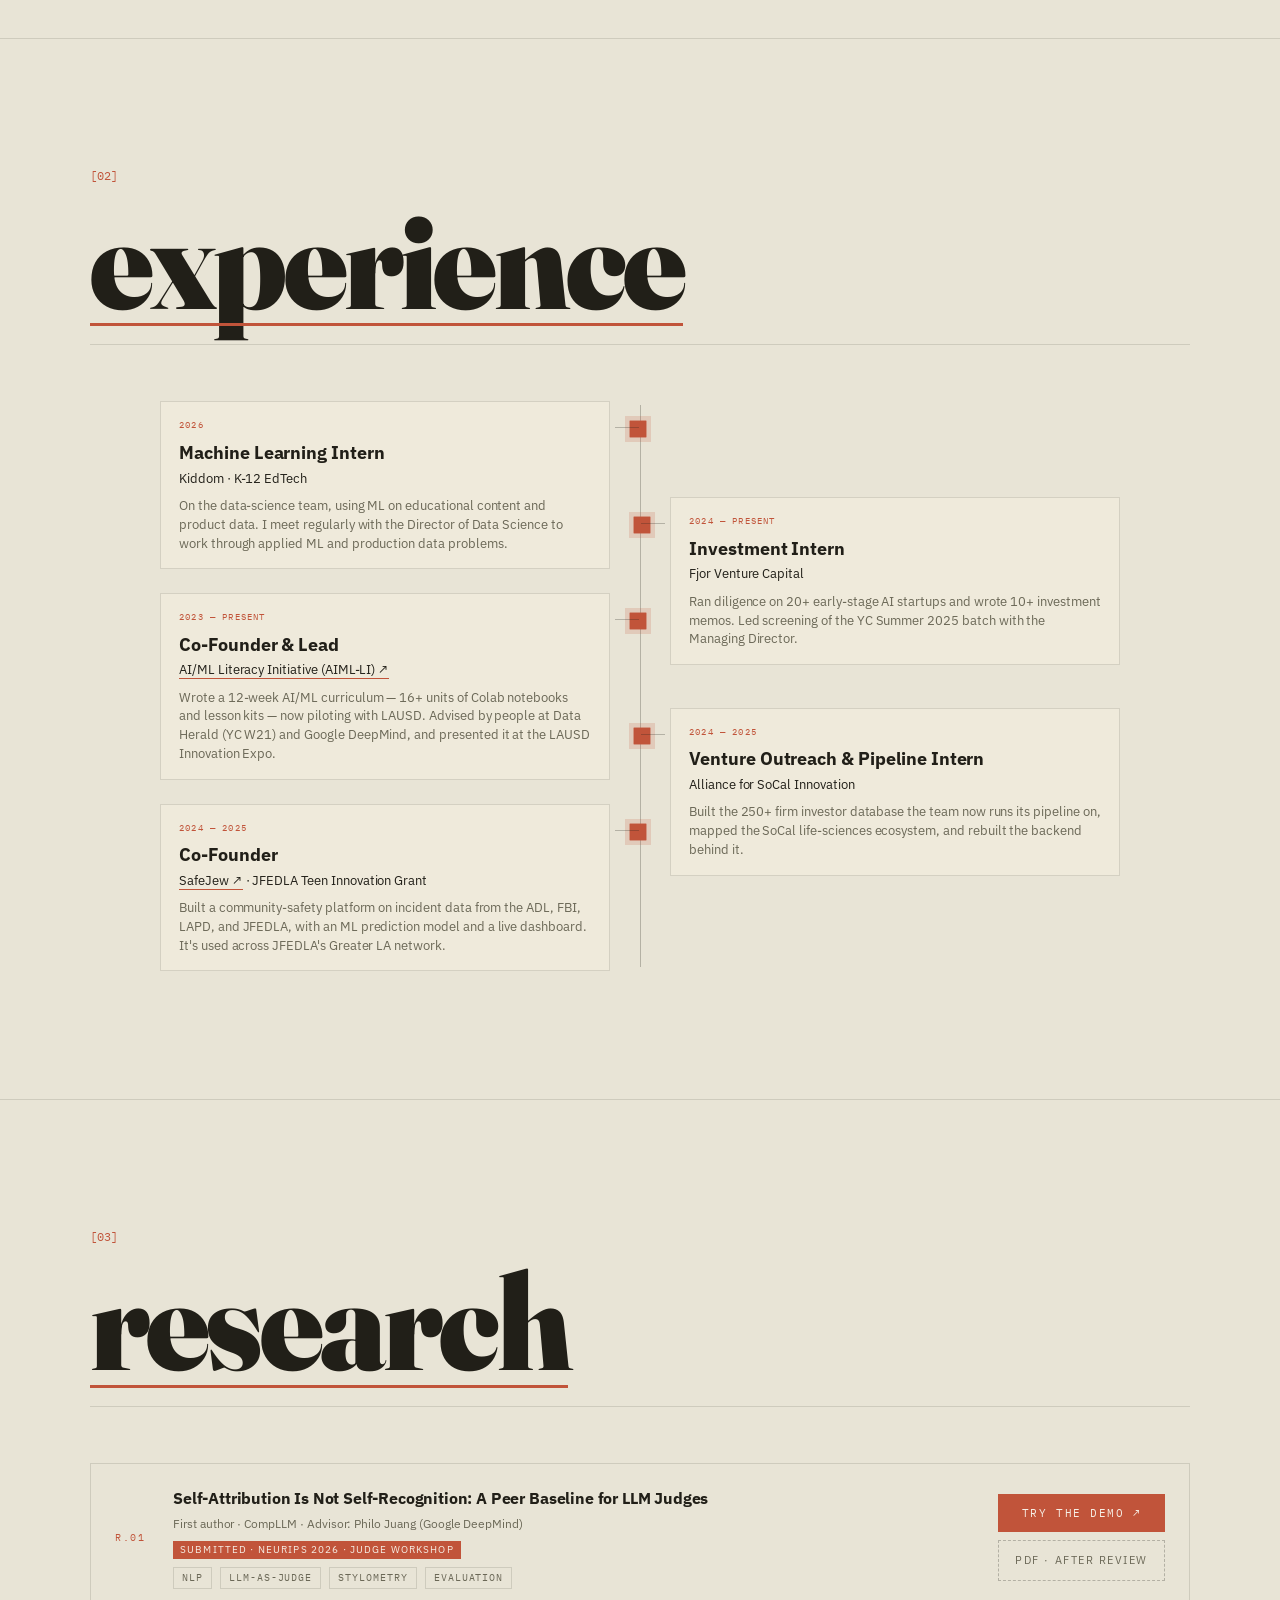
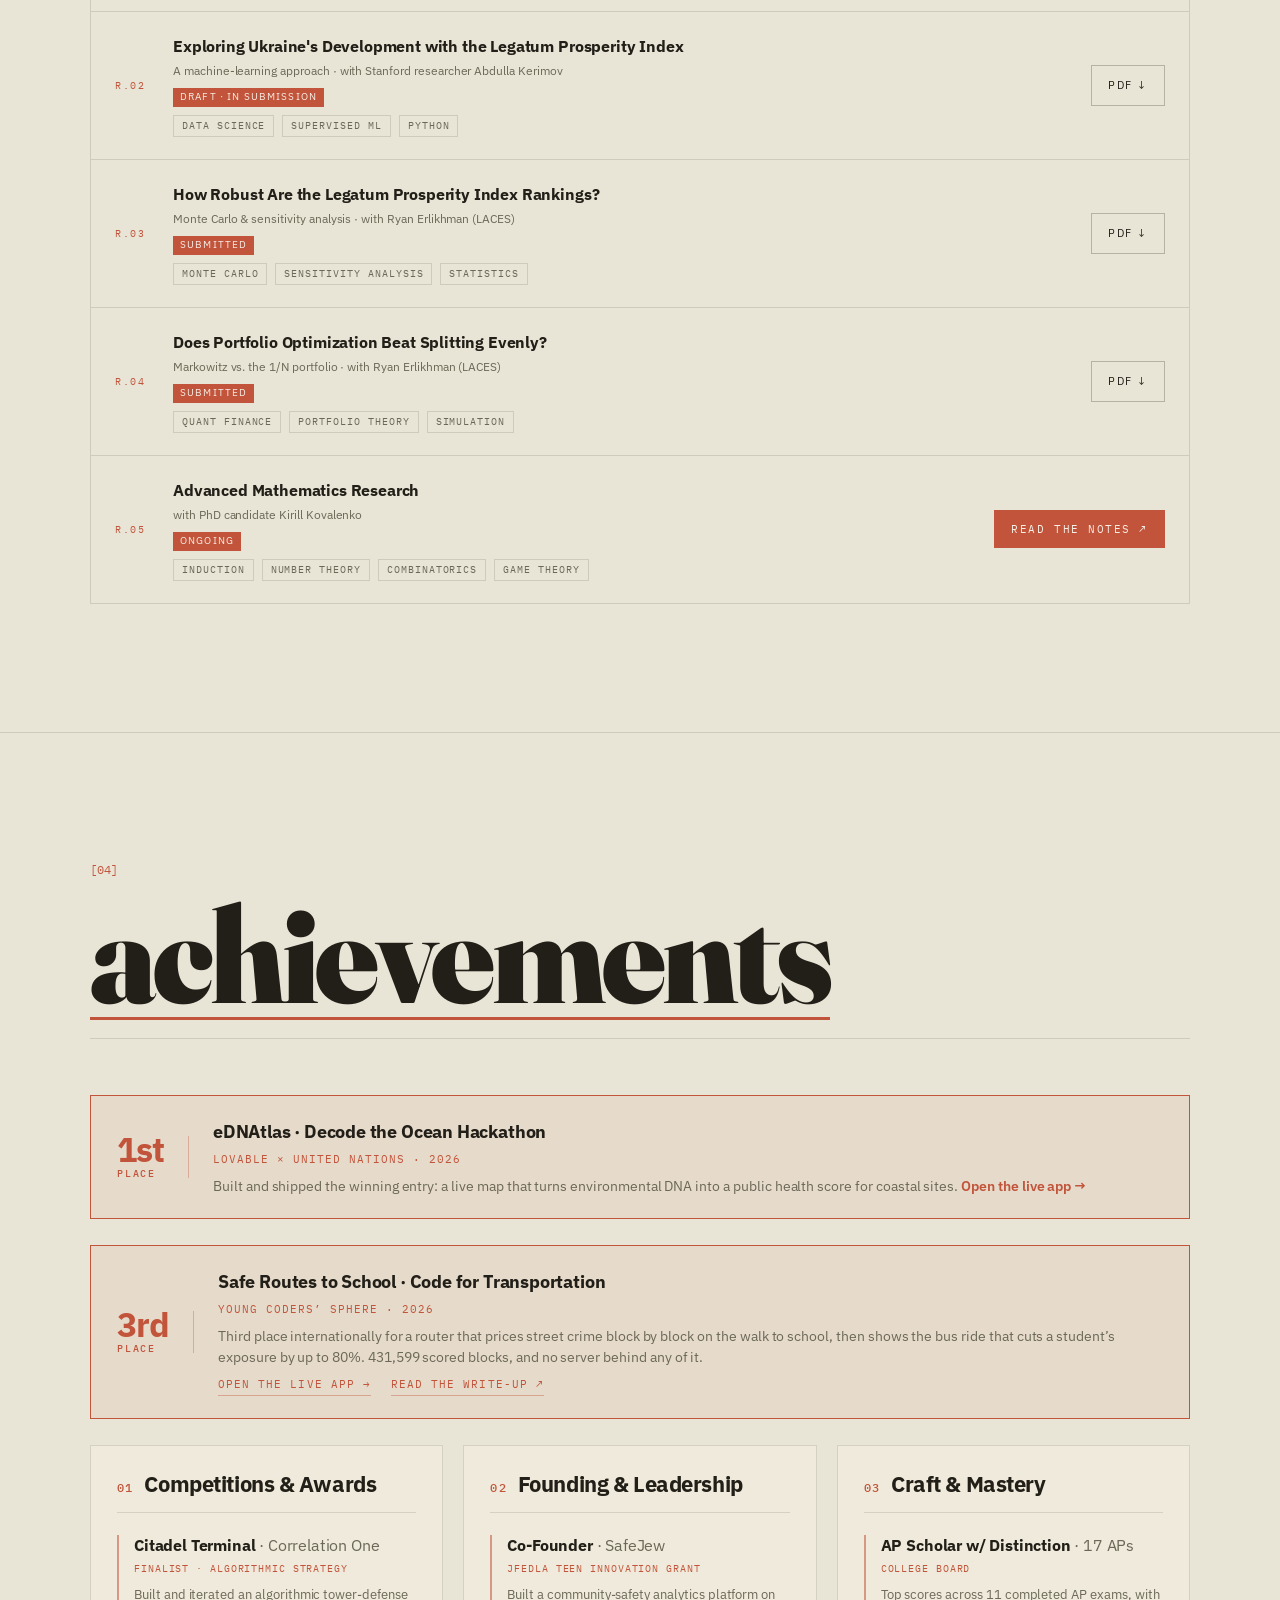
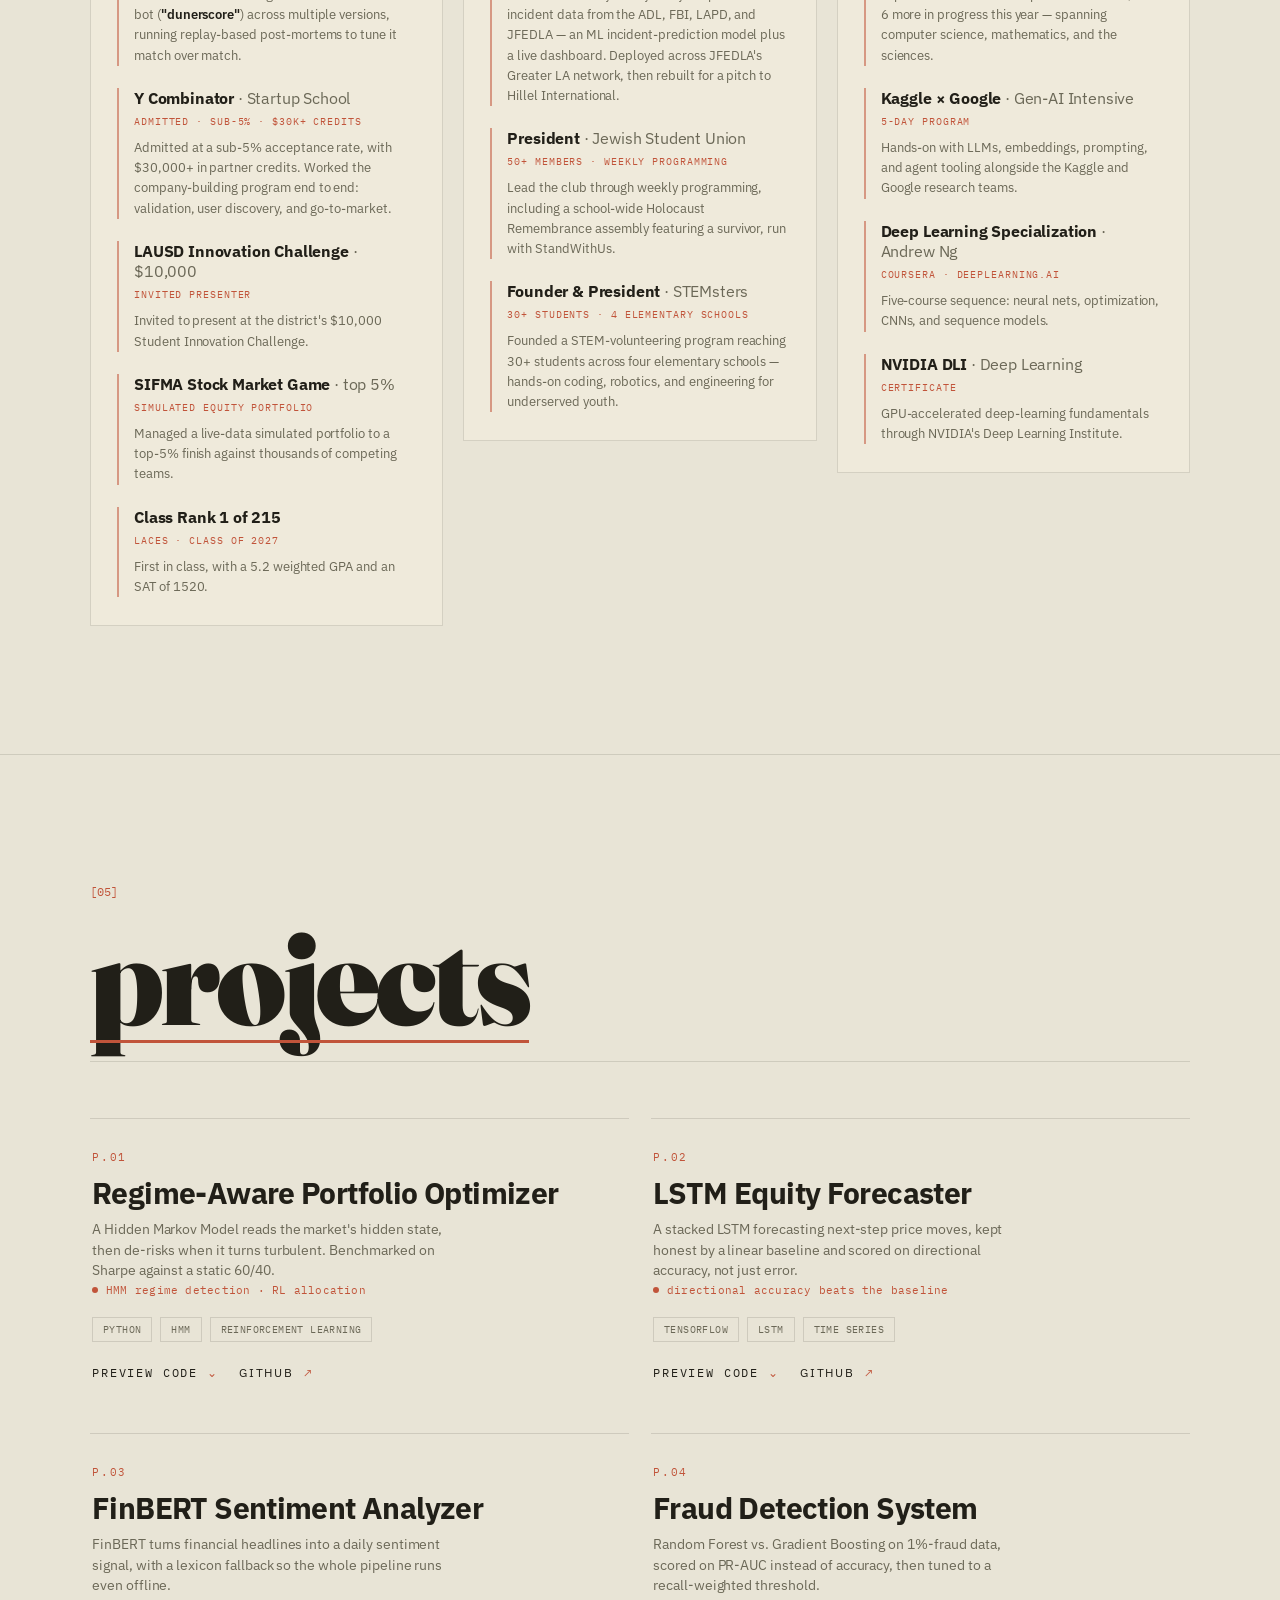
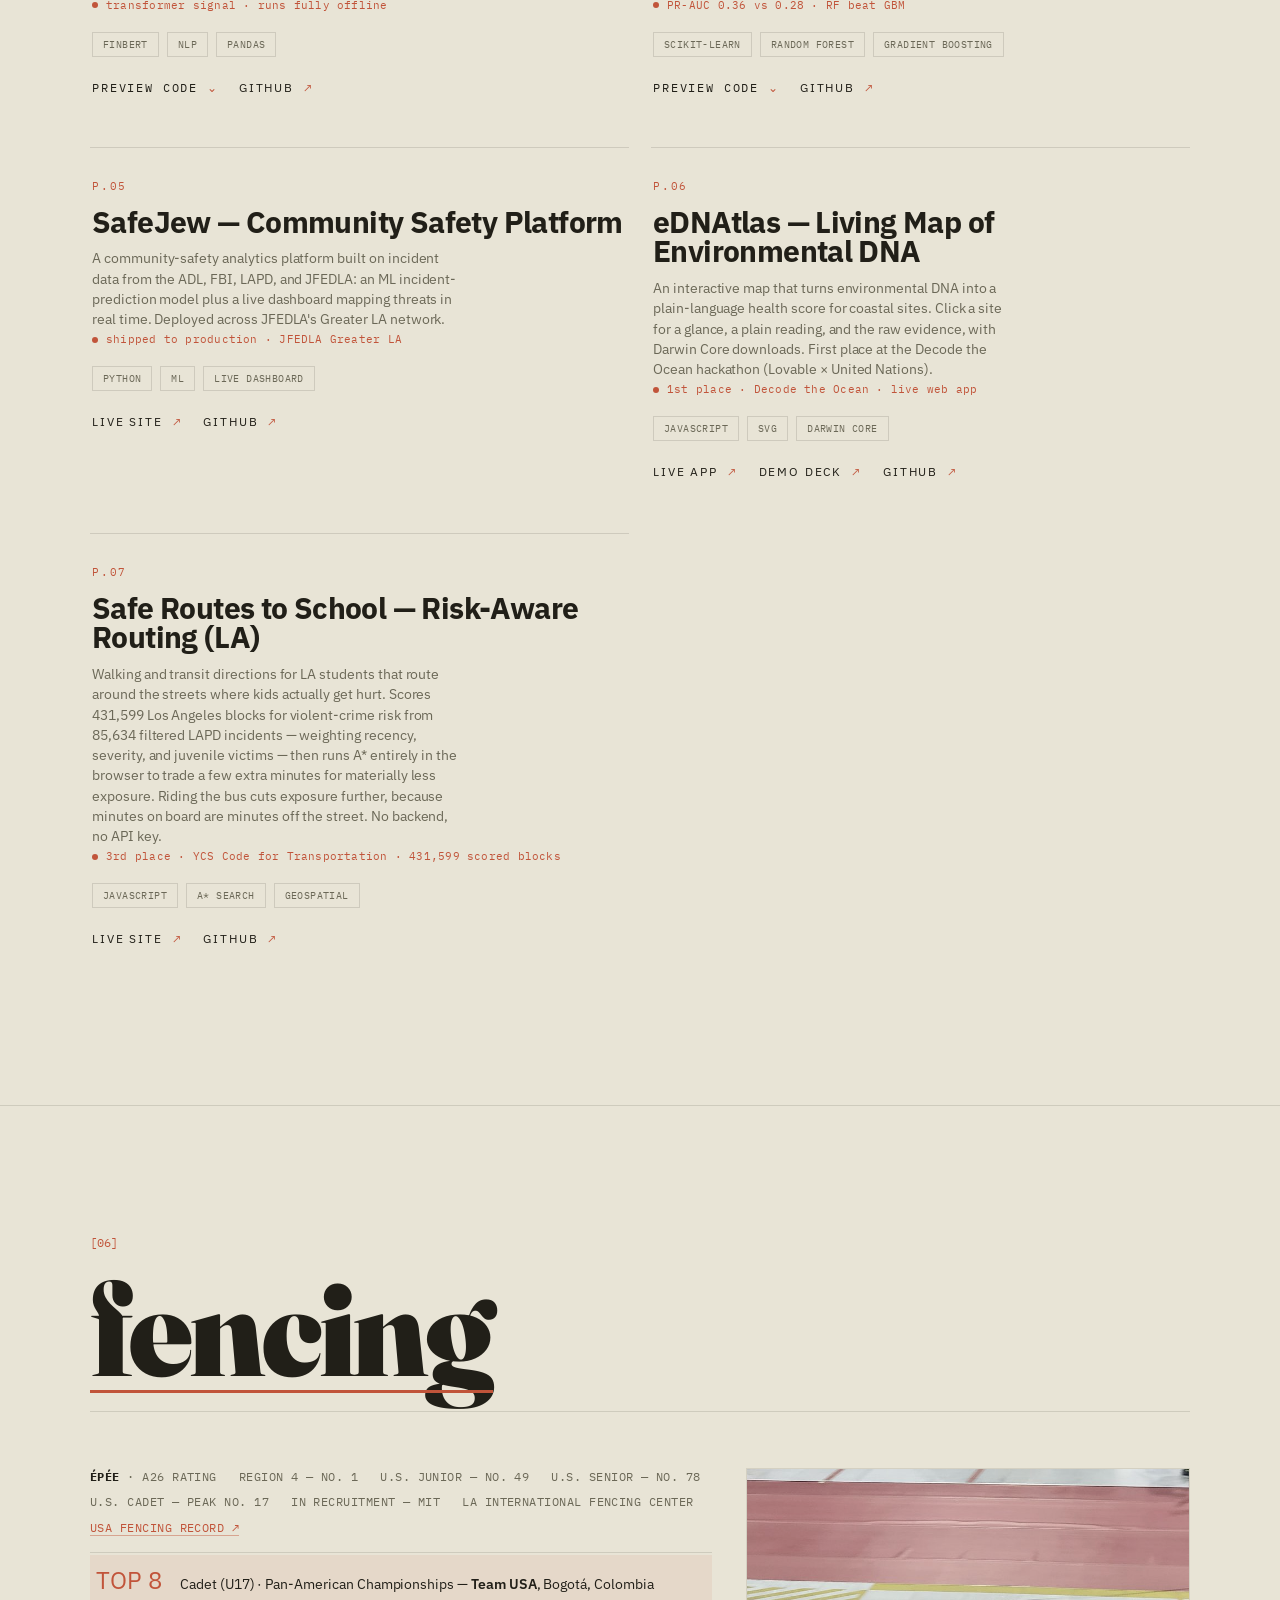
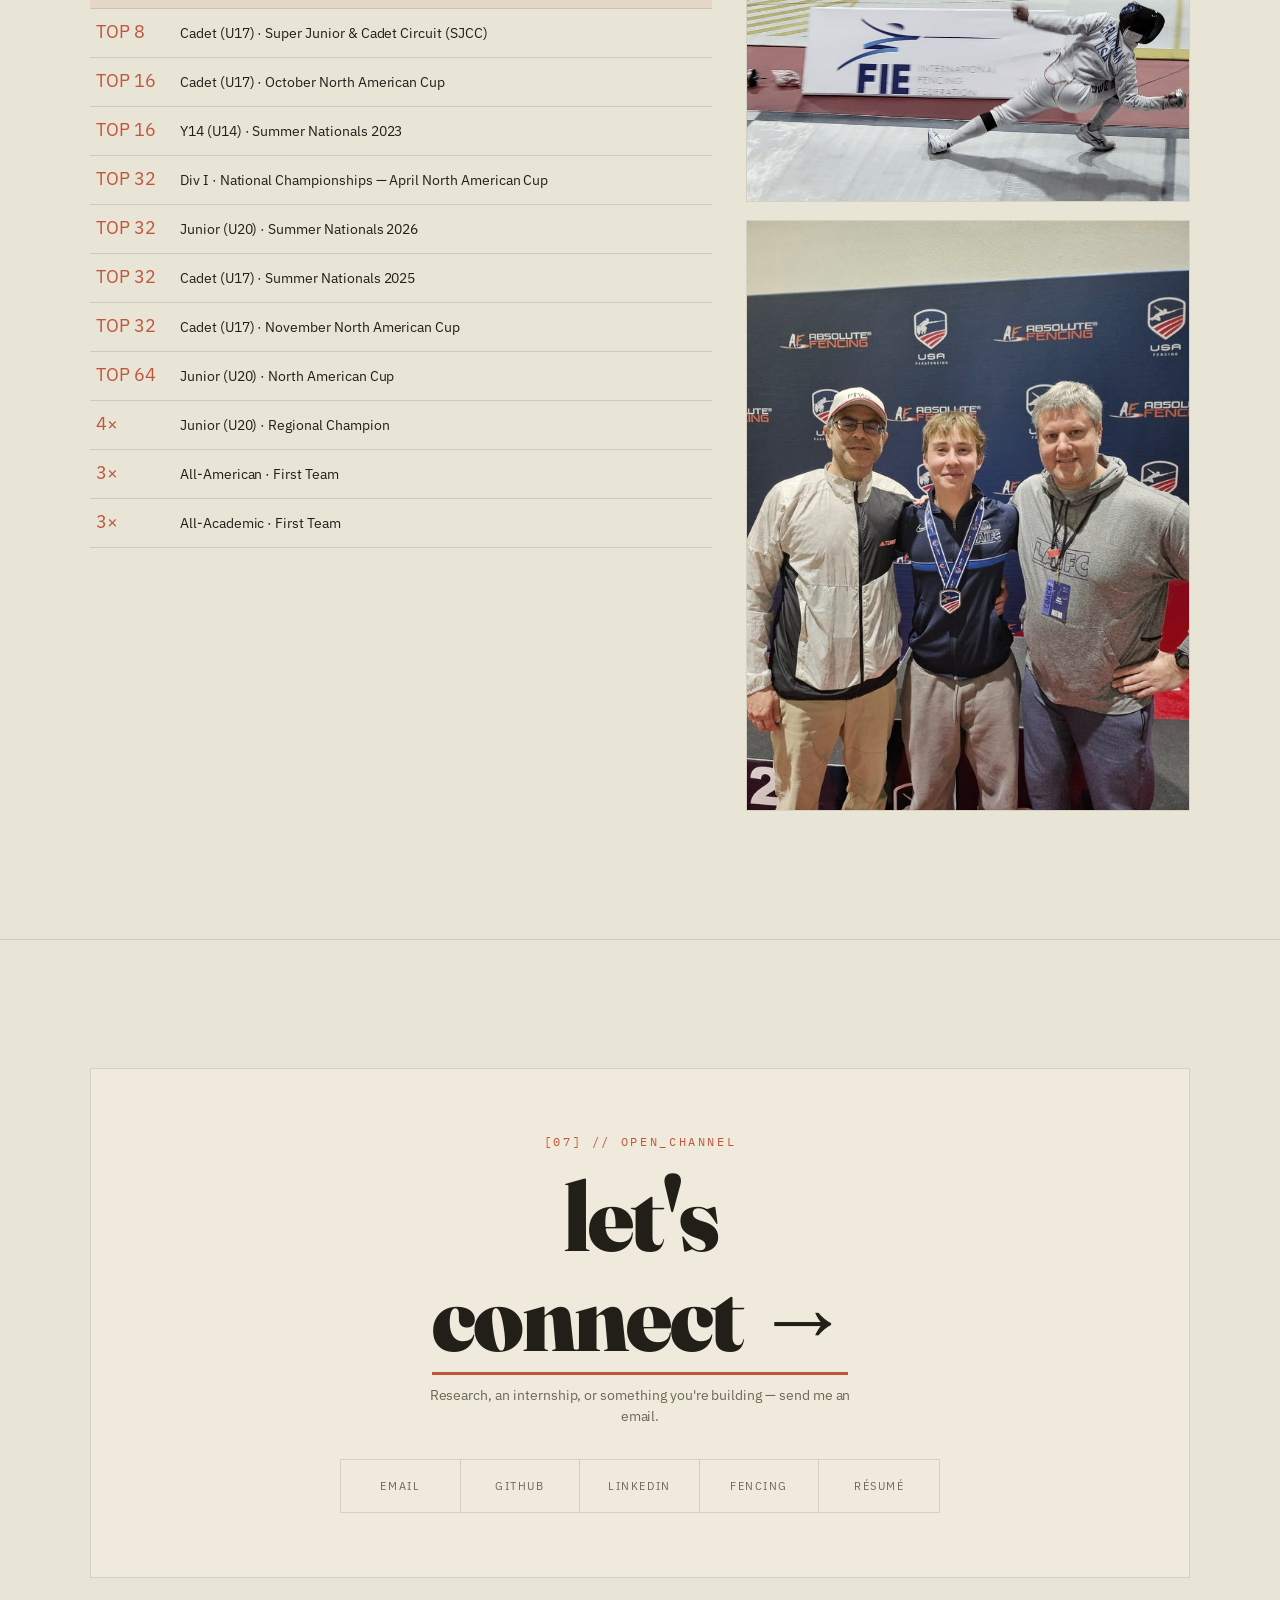
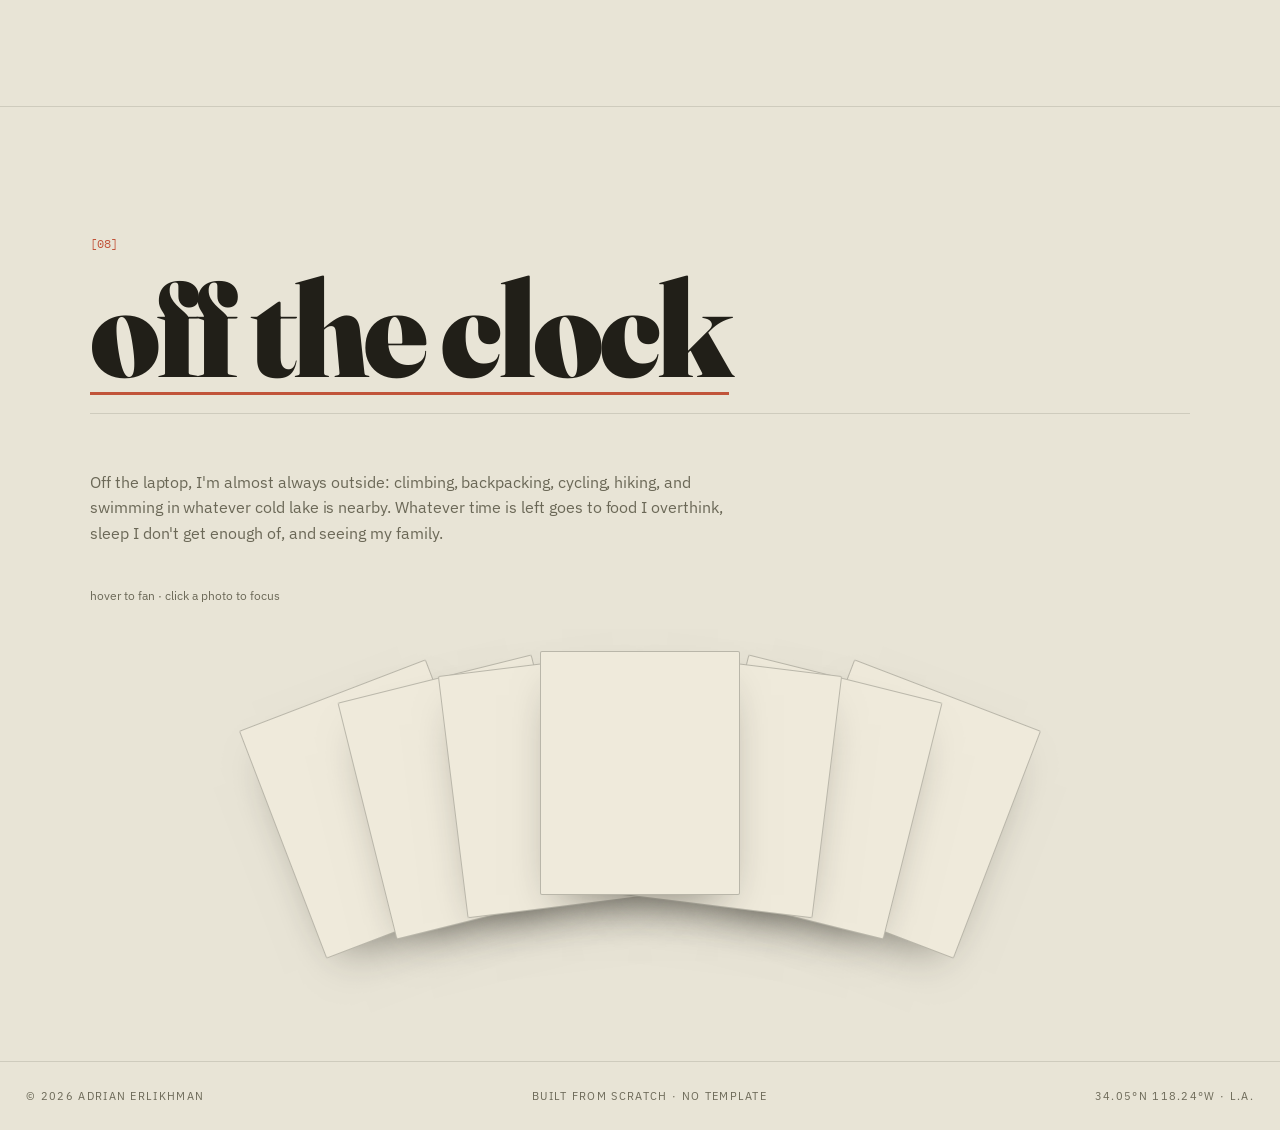
==== commit 51de69aa: "Perf: shrink the photos and stop loading them all upfront (#27) The ten photos were 2.28 MB and ever" ====
--- a/index.html
+++ b/index.html
@@ -49,9 +49,6 @@
 [data-theme="light"]{--bg:#e8e4d6;--bg2:#e2ddcc;--panel:#efeadb;--ink:#211f18;--dim:#6b6857;--acc:#c1543a;--acc-ink:#f6efe6;--up:#3c7a4e;--line:rgba(33,31,24,.13);--line-strong:rgba(33,31,24,.26);--vig:rgba(193,84,58,.05);}
 *{margin:0;padding:0;box-sizing:border-box}
 .sr-only{position:absolute;width:1px;height:1px;padding:0;margin:-1px;overflow:hidden;clip:rect(0,0,0,0);white-space:nowrap;border:0}
-.skip-link{position:fixed;top:8px;left:8px;z-index:400;transform:translateY(-160%);background:var(--acc);color:var(--acc-ink);font-family:var(--mono);font-size:11px;letter-spacing:.14em;text-transform:uppercase;padding:11px 16px;text-decoration:none;white-space:nowrap;transition:transform .18s ease}
-.skip-link:focus{transform:none}
-#main:focus{outline:none}
 html{scroll-behavior:smooth;overflow-x:clip}
 body{background:var(--bg);color:var(--ink);font-family:var(--mono);line-height:1.55;font-size:15px;overflow-x:clip;-webkit-font-smoothing:antialiased;transition:background .4s,color .4s}
 @media(pointer:coarse){body{cursor:auto}}
@@ -909,7 +906,6 @@
 </script>
 </head>
 <body class="intro-lock">
-<a class="skip-link" href="#main">Skip to content</a>
 
 <!-- INTRO / BOOT SEQUENCE -->
 <div id="intro">
@@ -962,7 +958,6 @@
 </div>
 
 <!-- HERO -->
-<main id="main" tabindex="-1">
 <header class="hero wrap">
   <div>
     <h1>
@@ -987,7 +982,7 @@
     <span class="ph-id">SPEC // '27</span>
     <span class="dotc tr"></span><span class="dotc bl"></span>
     <!-- [EDIT] add adrian.jpg next to this file to show your photo -->
-    <img src="adrian.jpg" alt="Adrian Erlikhman" onerror="this.style.display='none';this.parentNode.querySelector('.ph-fallback').style.display='flex'">
+    <img src="adrian.jpg" width="800" height="600" fetchpriority="high" decoding="async" alt="Adrian Erlikhman" onerror="this.style.display='none';this.parentNode.querySelector('.ph-fallback').style.display='flex'">
     <div class="ph-fallback" style="display:none">
       <div class="ic">⌾</div>
       <small>Drop a photo named<br><b style="color:var(--ink)">adrian.jpg</b><br>next to this file</small>
@@ -1371,8 +1366,8 @@
         </div>
       </div>
       <div class="fence-gallery rv d2">
-        <figure class="fpho"><img src="fencing-1.jpg" alt="Adrian Erlikhman fencing — épée lunge at an international event" onerror="this.style.display='none';this.parentNode.querySelector('.fpb').style.display='flex'"><div class="fpb" style="display:none"><span>＋</span>fencing-1.jpg</div><figcaption class="fcap">Direct elimination · épée</figcaption></figure>
-        <figure class="fpho"><img src="fencing-2.jpg" alt="Adrian Erlikhman on the podium with a USA Fencing medal" onerror="this.style.display='none';this.parentNode.querySelector('.fpb').style.display='flex'"><div class="fpb" style="display:none"><span>＋</span>fencing-2.jpg</div><figcaption class="fcap">USA Fencing · podium</figcaption></figure>
+        <figure class="fpho"><img src="fencing-1.jpg" width="800" height="600" loading="lazy" decoding="async" alt="Adrian Erlikhman fencing — épée lunge at an international event" onerror="this.style.display='none';this.parentNode.querySelector('.fpb').style.display='flex'"><div class="fpb" style="display:none"><span>＋</span>fencing-1.jpg</div><figcaption class="fcap">Direct elimination · épée</figcaption></figure>
+        <figure class="fpho"><img src="fencing-2.jpg" width="600" height="800" loading="lazy" decoding="async" alt="Adrian Erlikhman on the podium with a USA Fencing medal" onerror="this.style.display='none';this.parentNode.querySelector('.fpb').style.display='flex'"><div class="fpb" style="display:none"><span>＋</span>fencing-2.jpg</div><figcaption class="fcap">USA Fencing · podium</figcaption></figure>
       </div>
     </div>
   </div>
@@ -1404,18 +1399,17 @@
     <div class="lifewrap rv d2">
       <div class="life-h"><span class="life-hint">hover to fan · click a photo to focus</span></div>
       <div class="lifedeck" id="lifedeck">
-        <figure class="lcard"><img src="life-climb.jpg" alt="Adrian rock climbing" onerror="this.style.display='none';this.nextElementSibling.style.display='flex'"><div class="lph"><span>＋</span>life-climb.jpg</div><figcaption class="lcap">Climbing</figcaption></figure>
-        <figure class="lcard"><img src="life-backpack.jpg" alt="Adrian backpacking at an alpine lake" onerror="this.style.display='none';this.nextElementSibling.style.display='flex'"><div class="lph"><span>＋</span>life-backpack.jpg</div><figcaption class="lcap">Backpacking</figcaption></figure>
-        <figure class="lcard"><img src="life-cycle.jpg" alt="Adrian road cycling" onerror="this.style.display='none';this.nextElementSibling.style.display='flex'"><div class="lph"><span>＋</span>life-cycle.jpg</div><figcaption class="lcap">Cycling</figcaption></figure>
-        <figure class="lcard"><img src="life-hike.jpg" alt="Adrian hiking a foggy ridge" onerror="this.style.display='none';this.nextElementSibling.style.display='flex'"><div class="lph"><span>＋</span>life-hike.jpg</div><figcaption class="lcap">Hiking</figcaption></figure>
-        <figure class="lcard"><img src="life-swim.jpg" alt="Adrian swimming in a lake" onerror="this.style.display='none';this.nextElementSibling.style.display='flex'"><div class="lph"><span>＋</span>life-swim.jpg</div><figcaption class="lcap">Swimming</figcaption></figure>
-        <figure class="lcard"><img src="life-trips.jpg" alt="Adrian on a backpacking trip" onerror="this.style.display='none';this.nextElementSibling.style.display='flex'"><div class="lph"><span>＋</span>life-trips.jpg</div><figcaption class="lcap">Trips</figcaption></figure>
-        <figure class="lcard"><img src="life-sunset.jpg" alt="Adrian on the coast at dusk" onerror="this.style.display='none';this.nextElementSibling.style.display='flex'"><div class="lph"><span>＋</span>life-sunset.jpg</div><figcaption class="lcap">Sunsets</figcaption></figure>
+        <figure class="lcard"><img src="life-climb.jpg" width="800" height="533" loading="lazy" decoding="async" alt="Adrian rock climbing" onerror="this.style.display='none';this.nextElementSibling.style.display='flex'"><div class="lph"><span>＋</span>life-climb.jpg</div><figcaption class="lcap">Climbing</figcaption></figure>
+        <figure class="lcard"><img src="life-backpack.jpg" width="800" height="533" loading="lazy" decoding="async" alt="Adrian backpacking at an alpine lake" onerror="this.style.display='none';this.nextElementSibling.style.display='flex'"><div class="lph"><span>＋</span>life-backpack.jpg</div><figcaption class="lcap">Backpacking</figcaption></figure>
+        <figure class="lcard"><img src="life-cycle.jpg" width="800" height="600" loading="lazy" decoding="async" alt="Adrian road cycling" onerror="this.style.display='none';this.nextElementSibling.style.display='flex'"><div class="lph"><span>＋</span>life-cycle.jpg</div><figcaption class="lcap">Cycling</figcaption></figure>
+        <figure class="lcard"><img src="life-hike.jpg" width="600" height="800" loading="lazy" decoding="async" alt="Adrian hiking a foggy ridge" onerror="this.style.display='none';this.nextElementSibling.style.display='flex'"><div class="lph"><span>＋</span>life-hike.jpg</div><figcaption class="lcap">Hiking</figcaption></figure>
+        <figure class="lcard"><img src="life-swim.jpg" width="800" height="533" loading="lazy" decoding="async" alt="Adrian swimming in a lake" onerror="this.style.display='none';this.nextElementSibling.style.display='flex'"><div class="lph"><span>＋</span>life-swim.jpg</div><figcaption class="lcap">Swimming</figcaption></figure>
+        <figure class="lcard"><img src="life-trips.jpg" width="800" height="533" loading="lazy" decoding="async" alt="Adrian on a backpacking trip" onerror="this.style.display='none';this.nextElementSibling.style.display='flex'"><div class="lph"><span>＋</span>life-trips.jpg</div><figcaption class="lcap">Trips</figcaption></figure>
+        <figure class="lcard"><img src="life-sunset.jpg" width="800" height="533" loading="lazy" decoding="async" alt="Adrian on the coast at dusk" onerror="this.style.display='none';this.nextElementSibling.style.display='flex'"><div class="lph"><span>＋</span>life-sunset.jpg</div><figcaption class="lcap">Sunsets</figcaption></figure>
       </div>
     </div>
   </div>
 </section>
-</main>
 
 <footer>
   <span>© <span id="yr"></span> ADRIAN ERLIKHMAN</span>
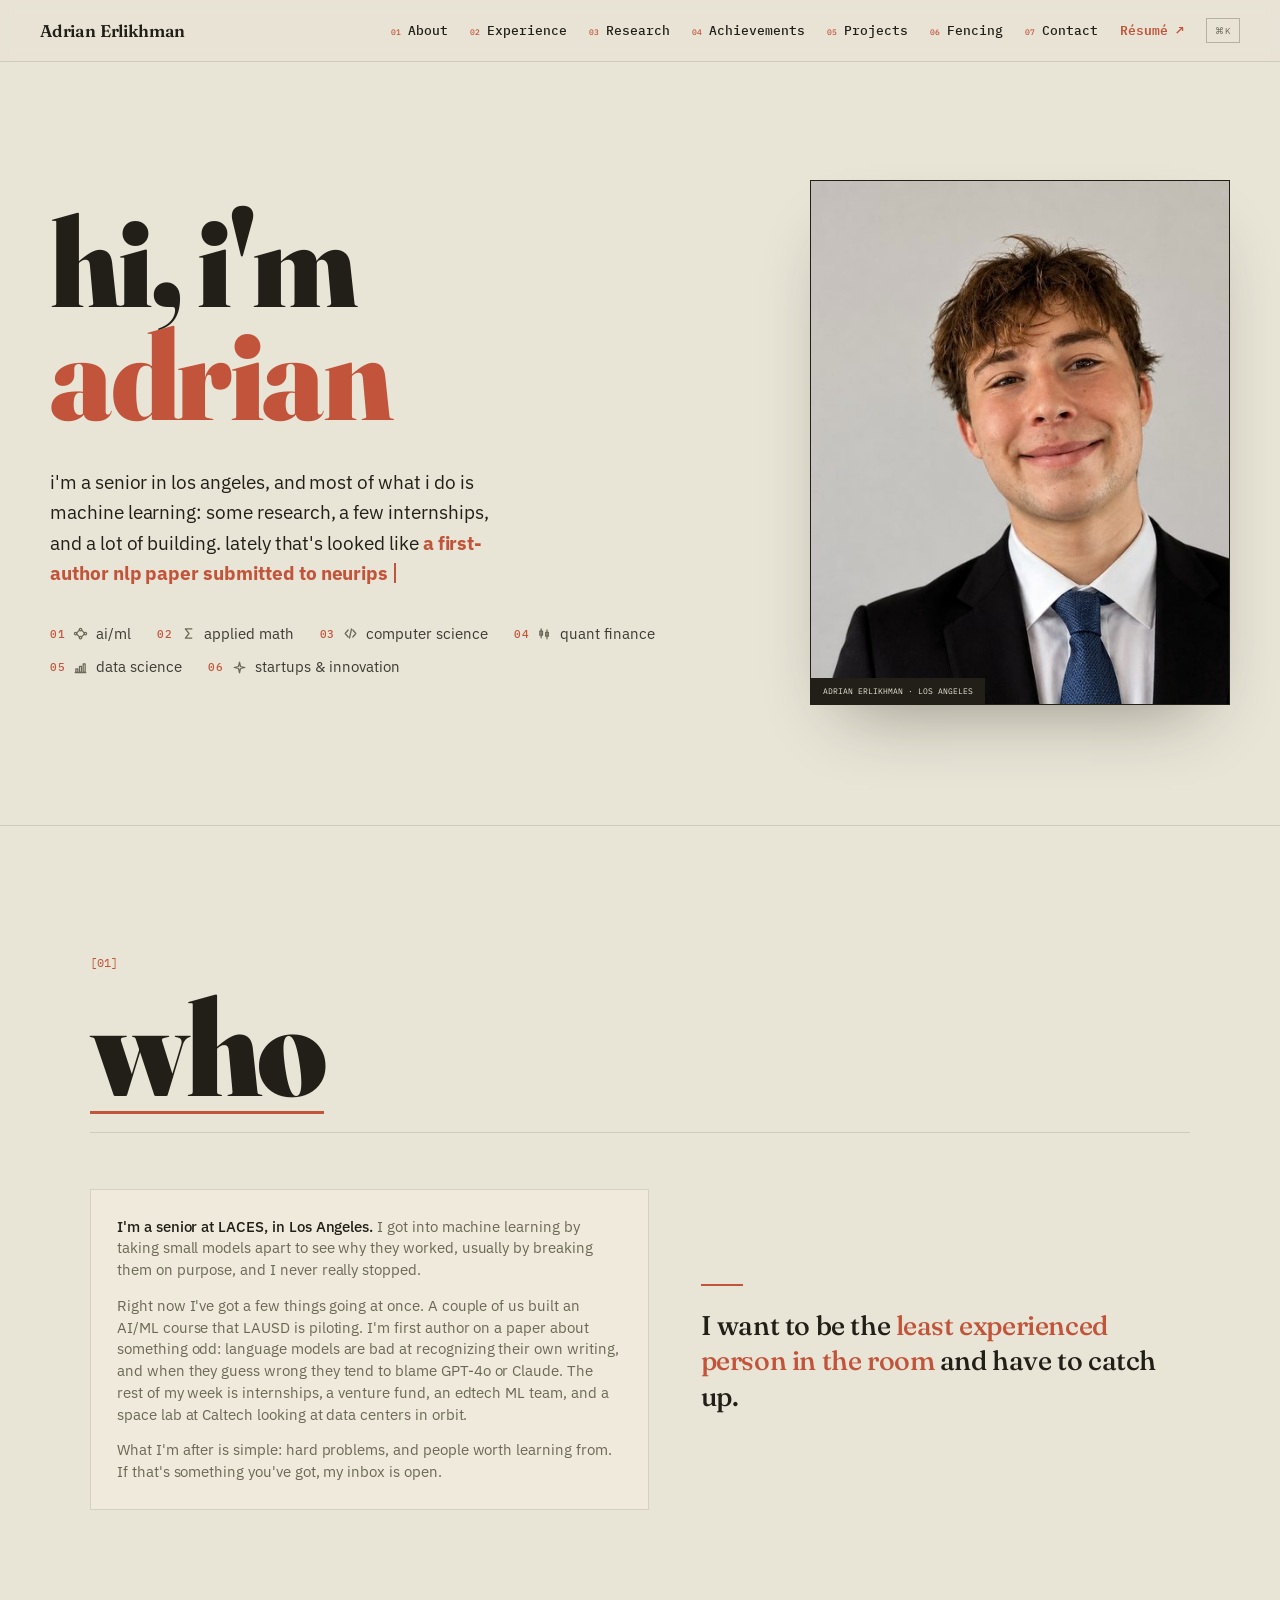
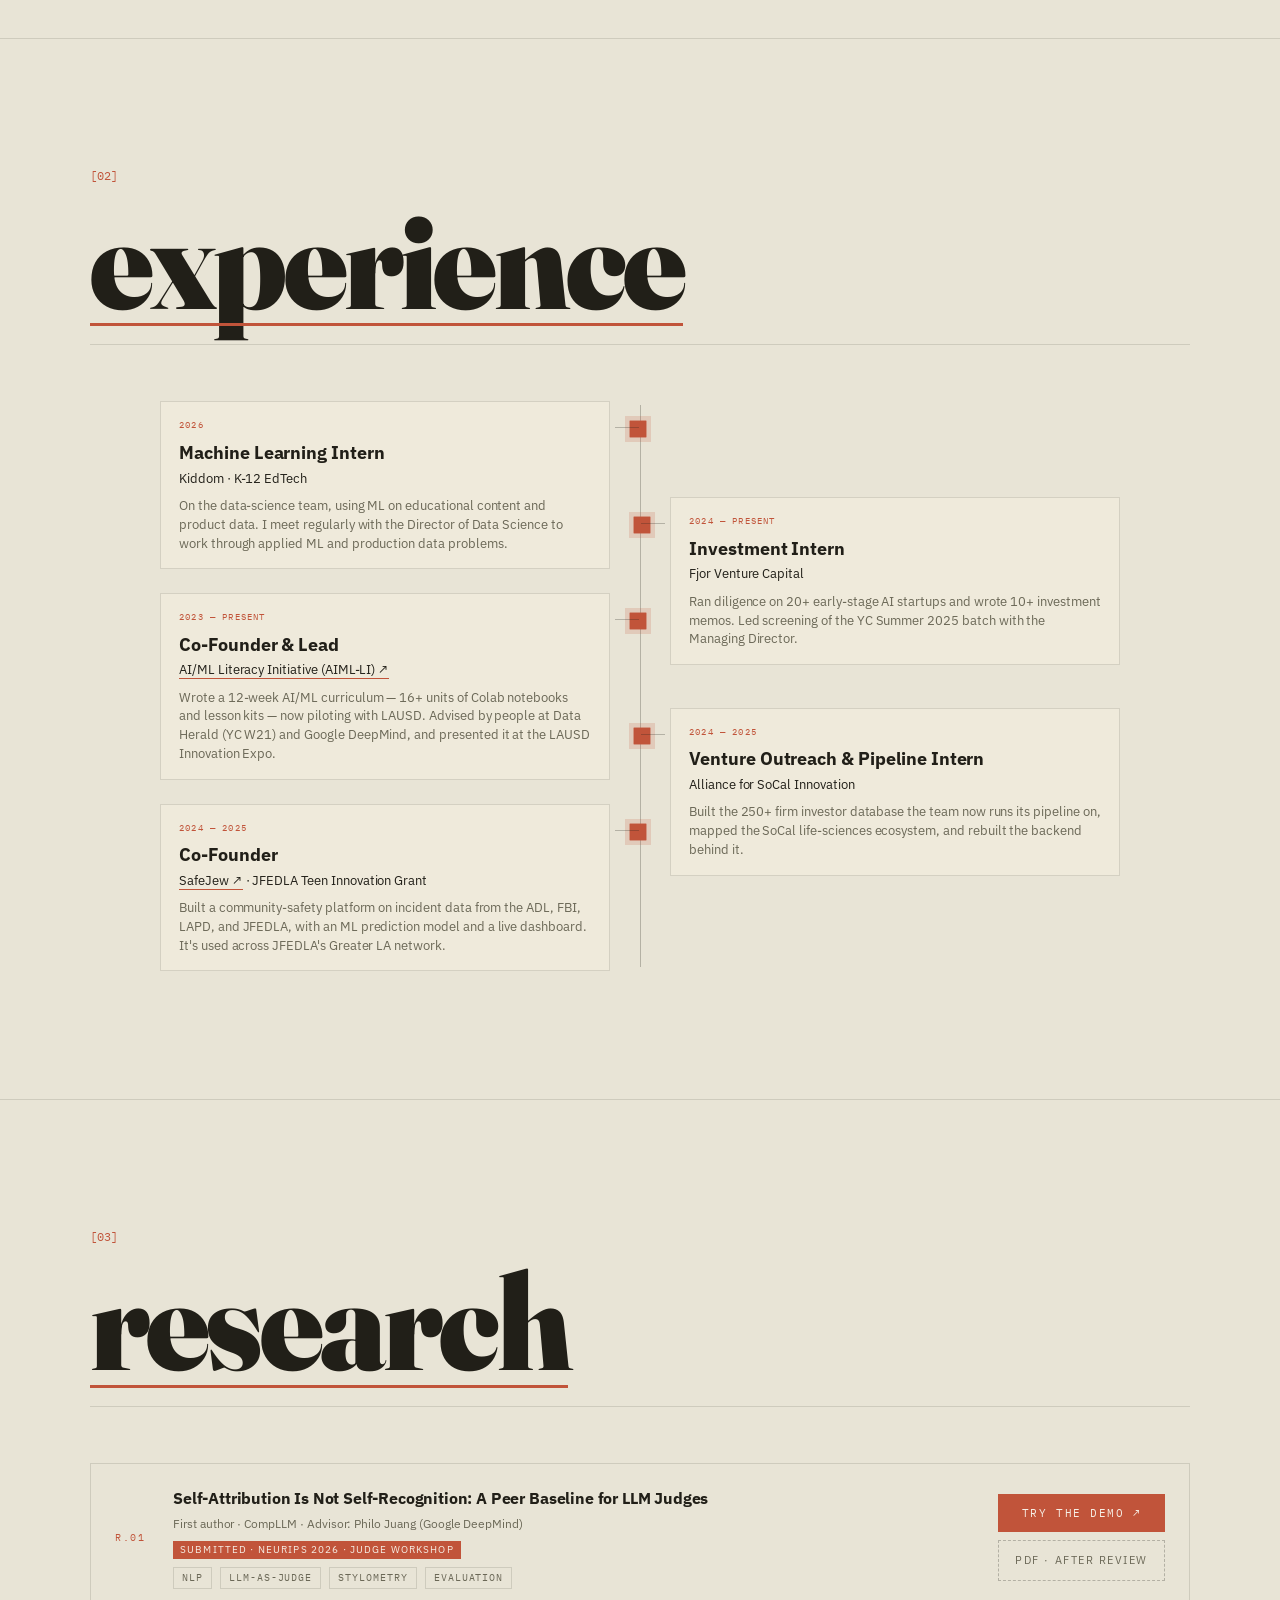
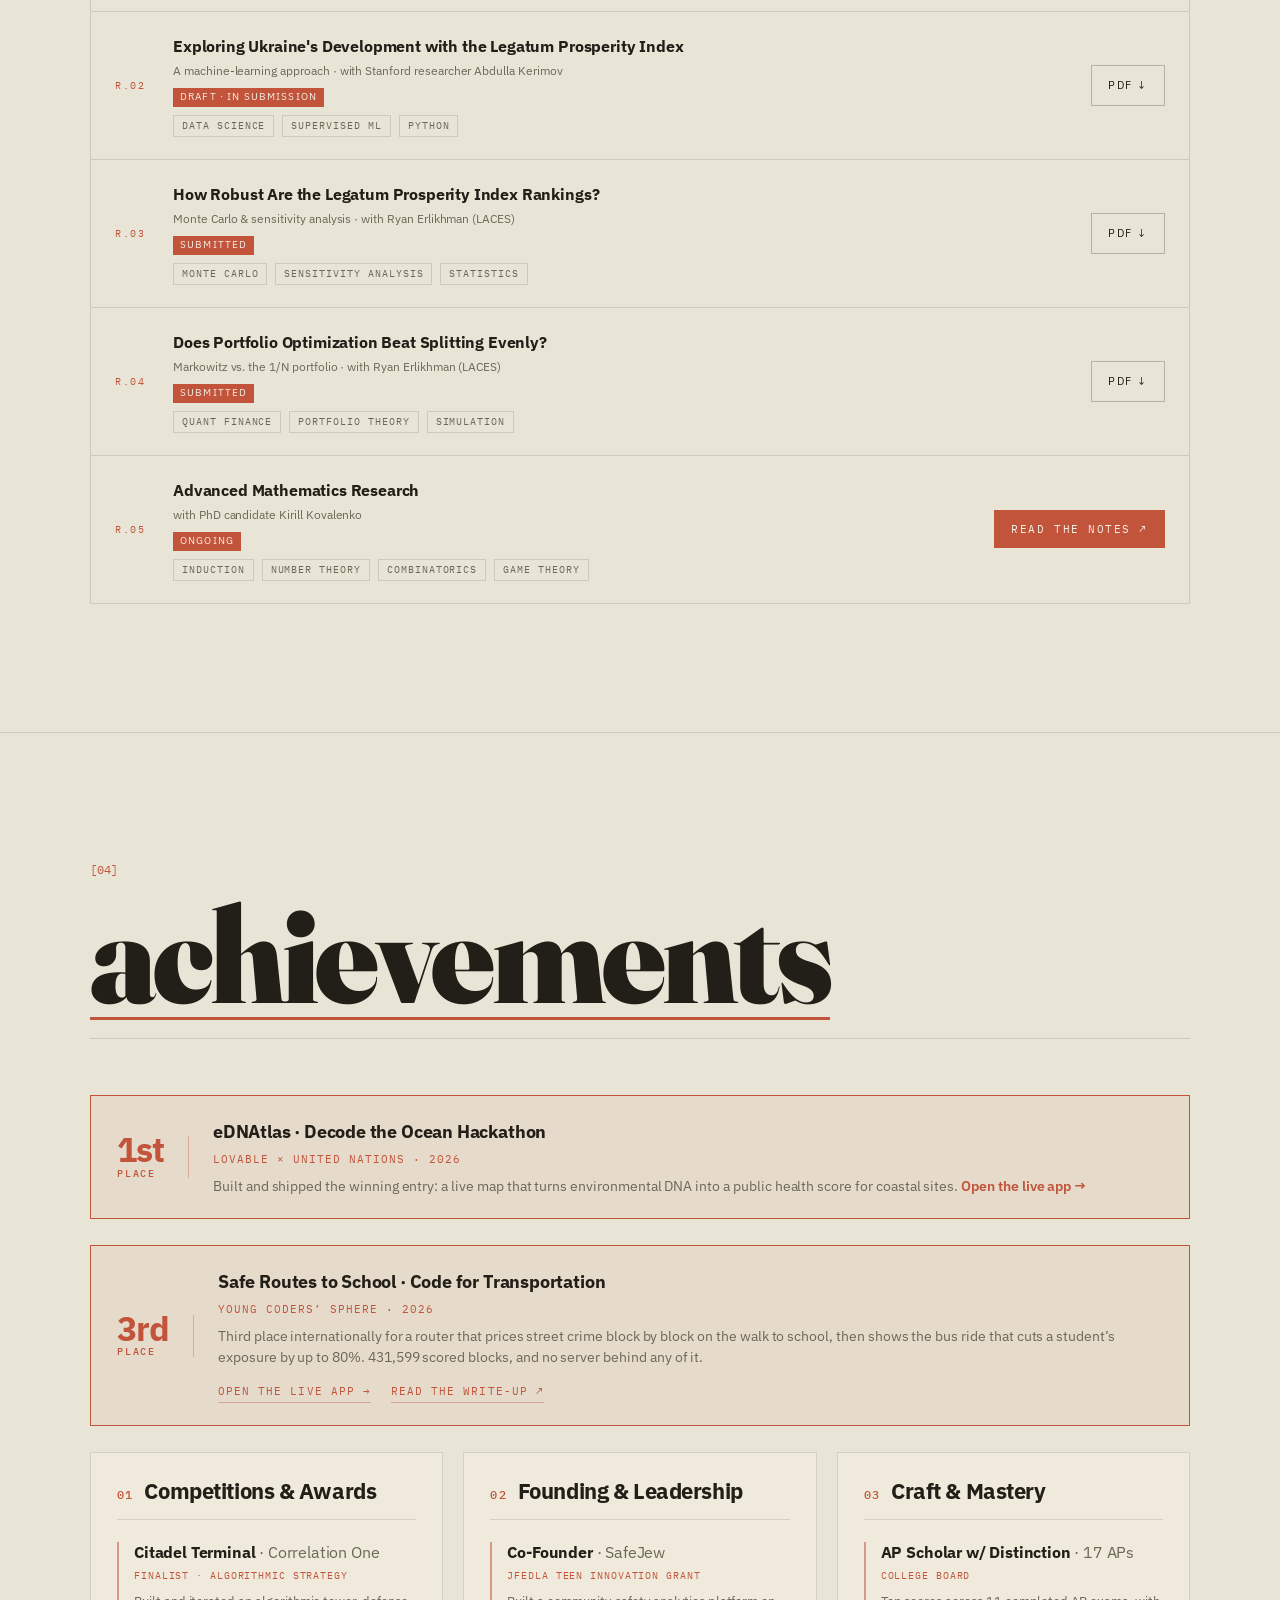
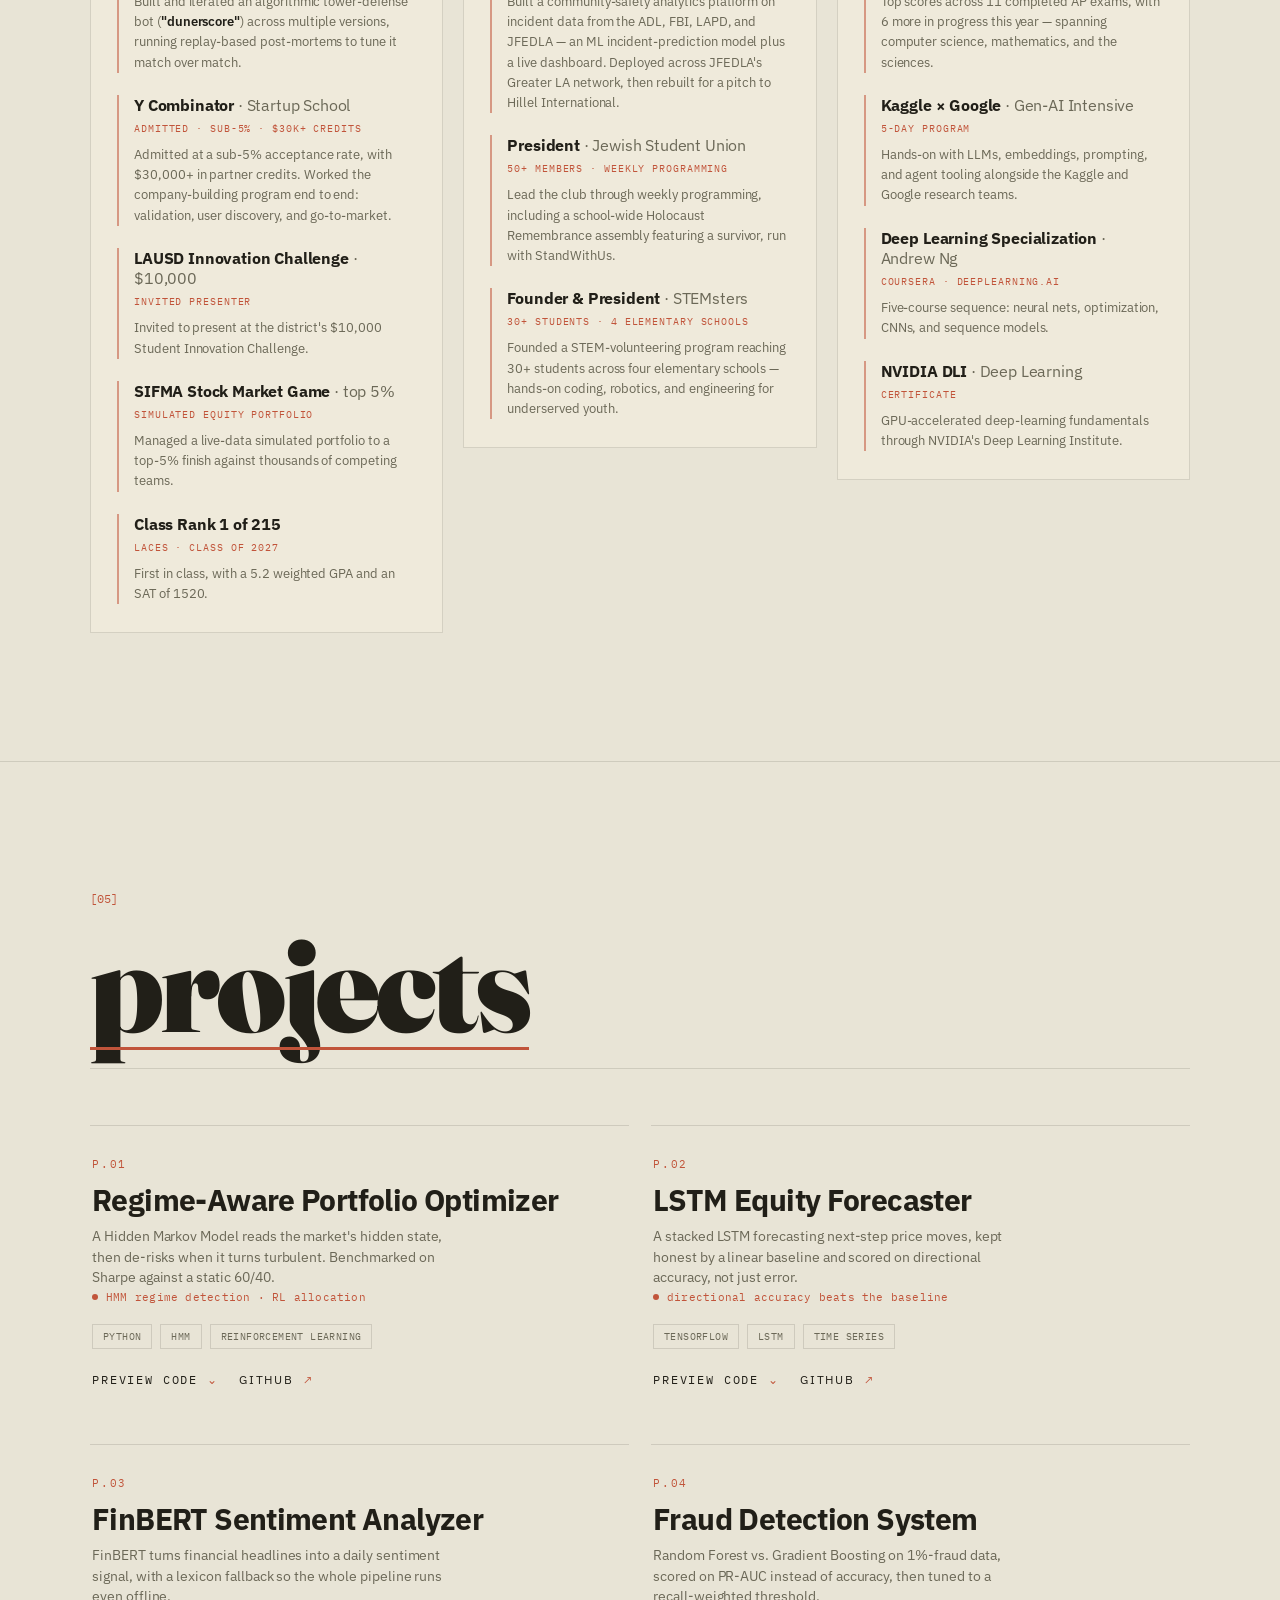
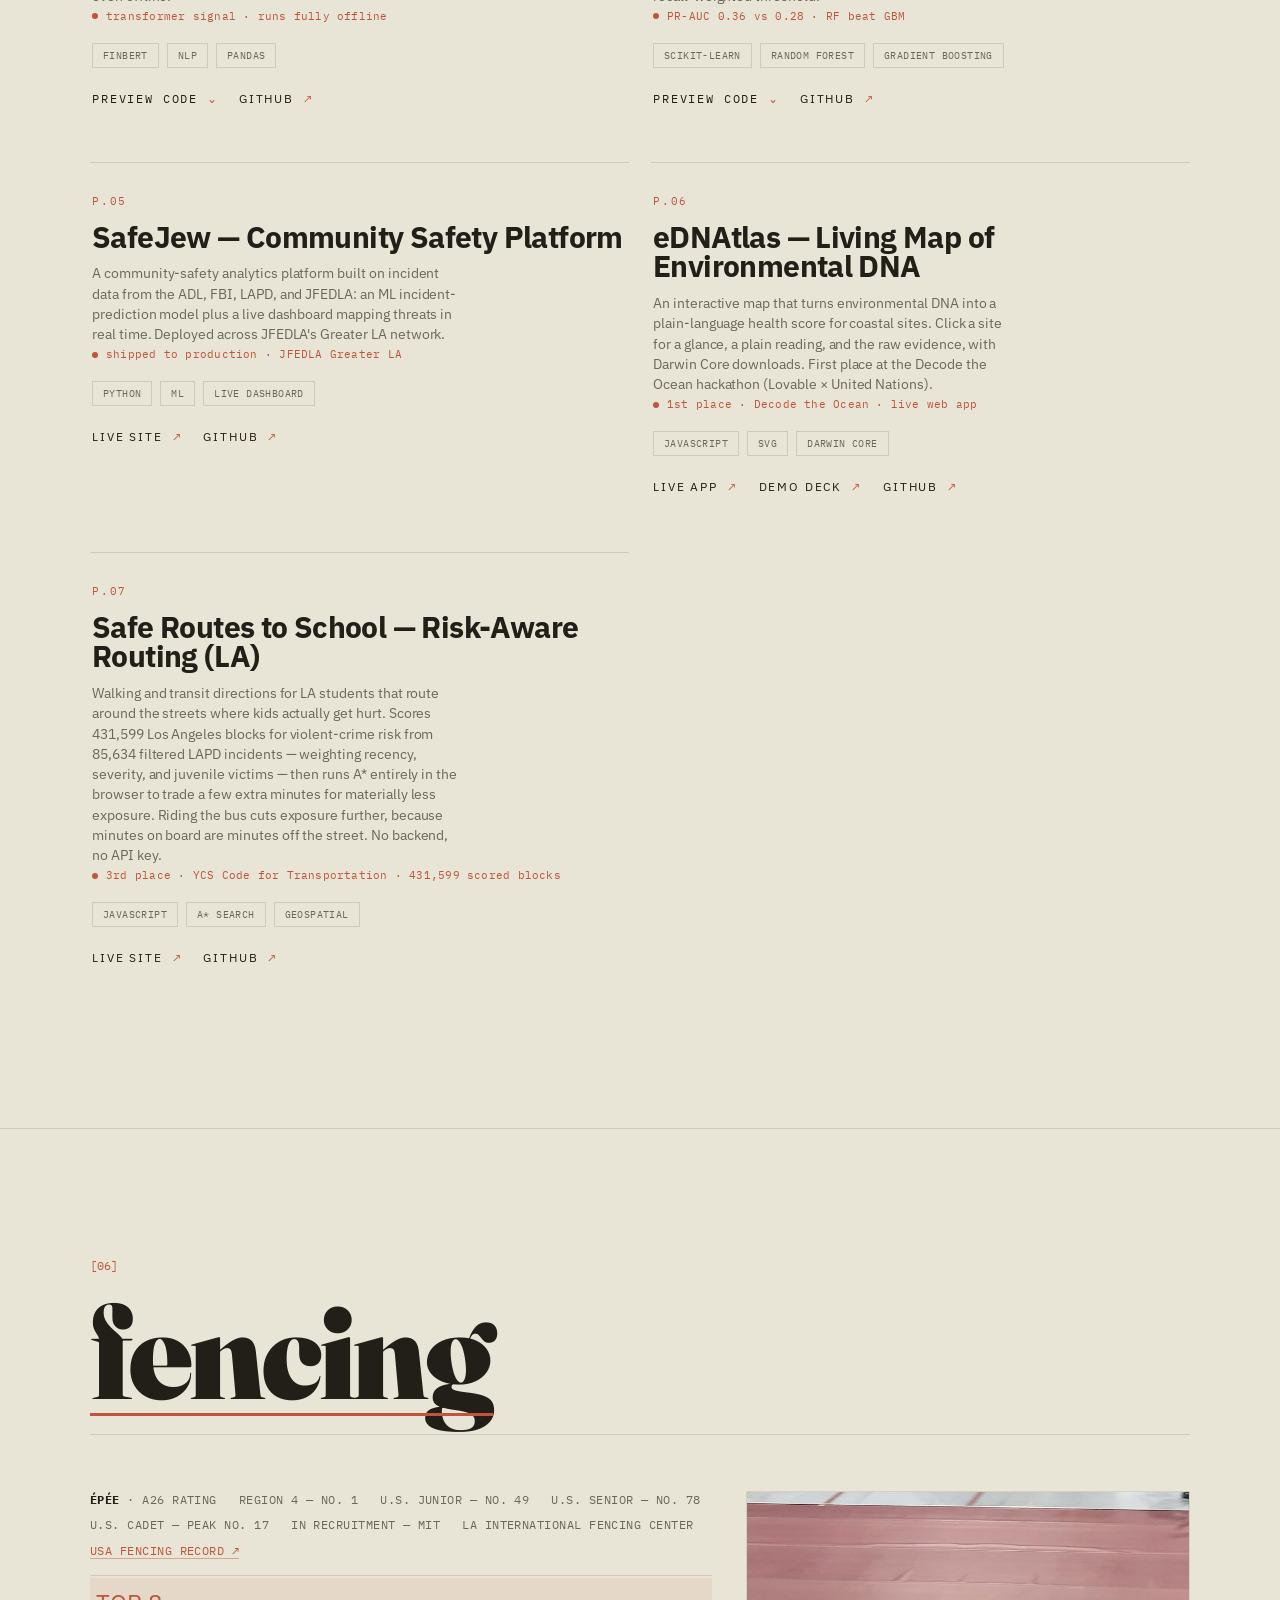
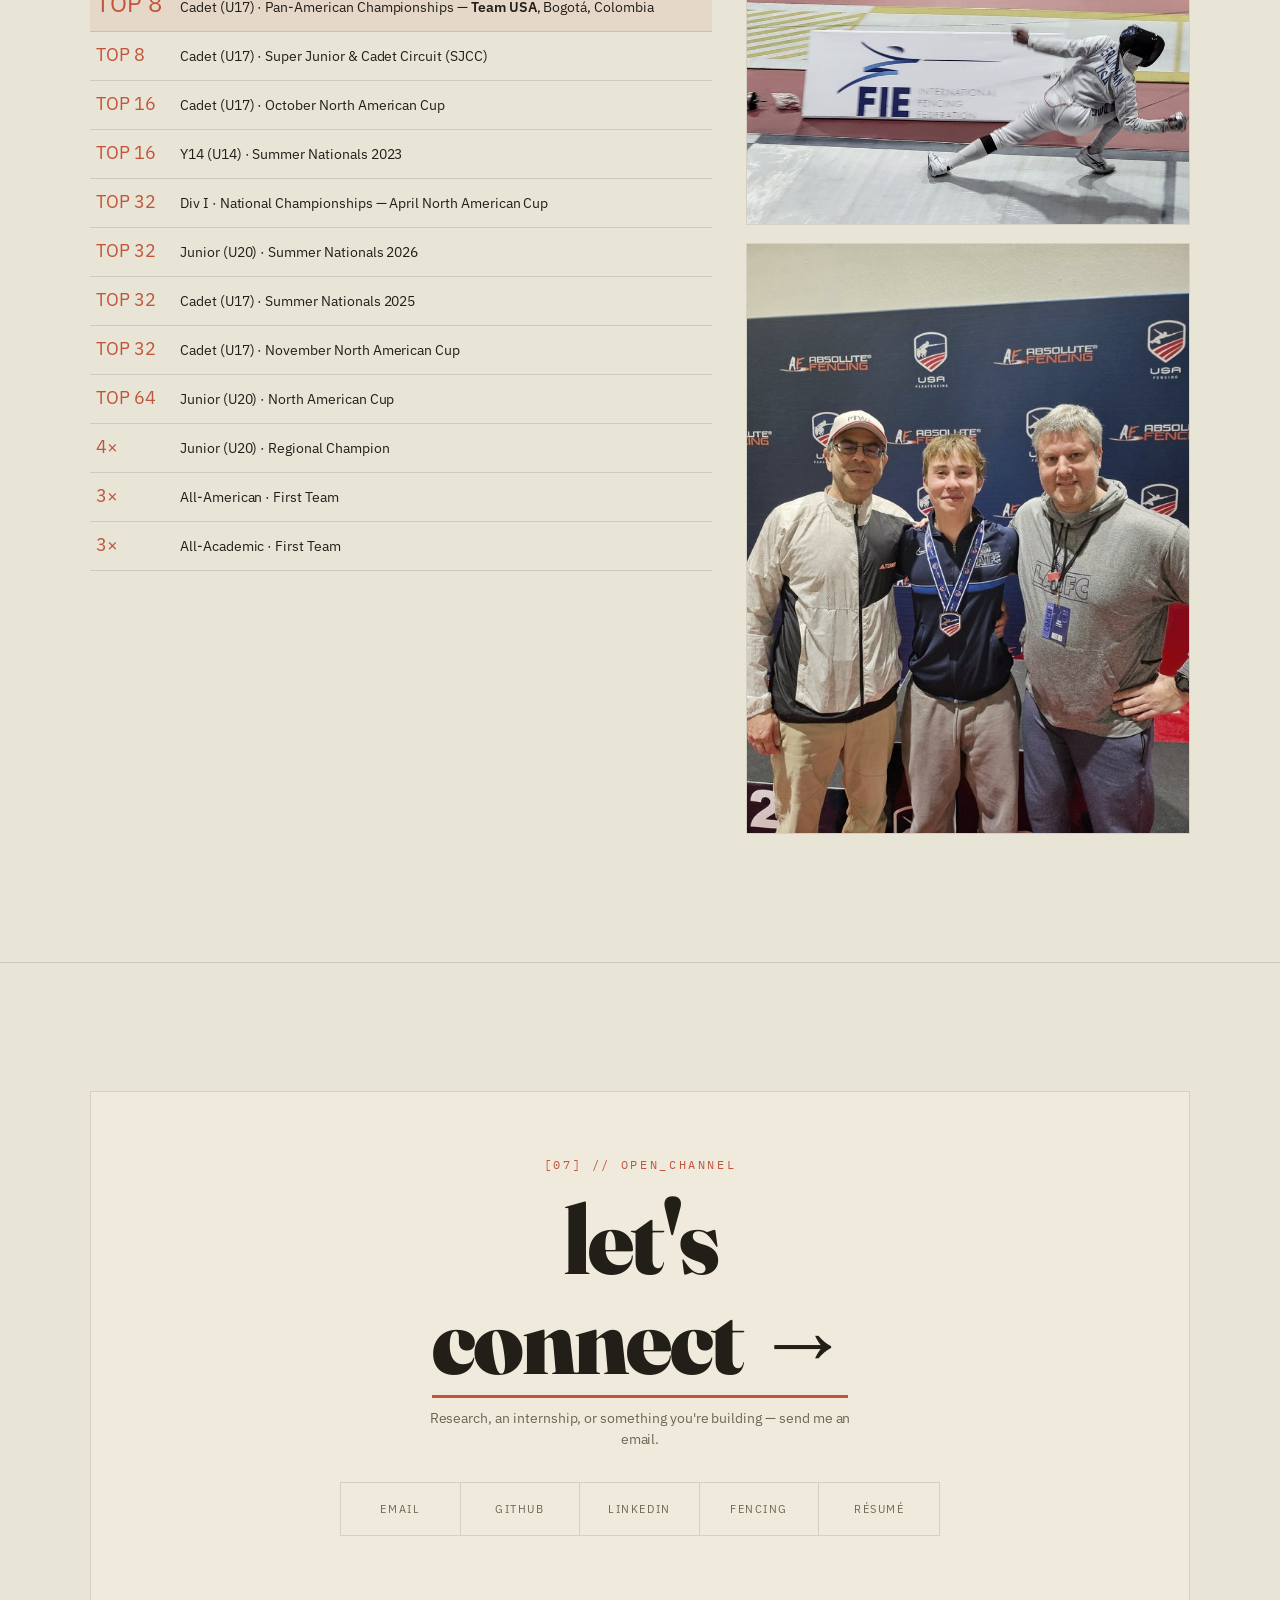
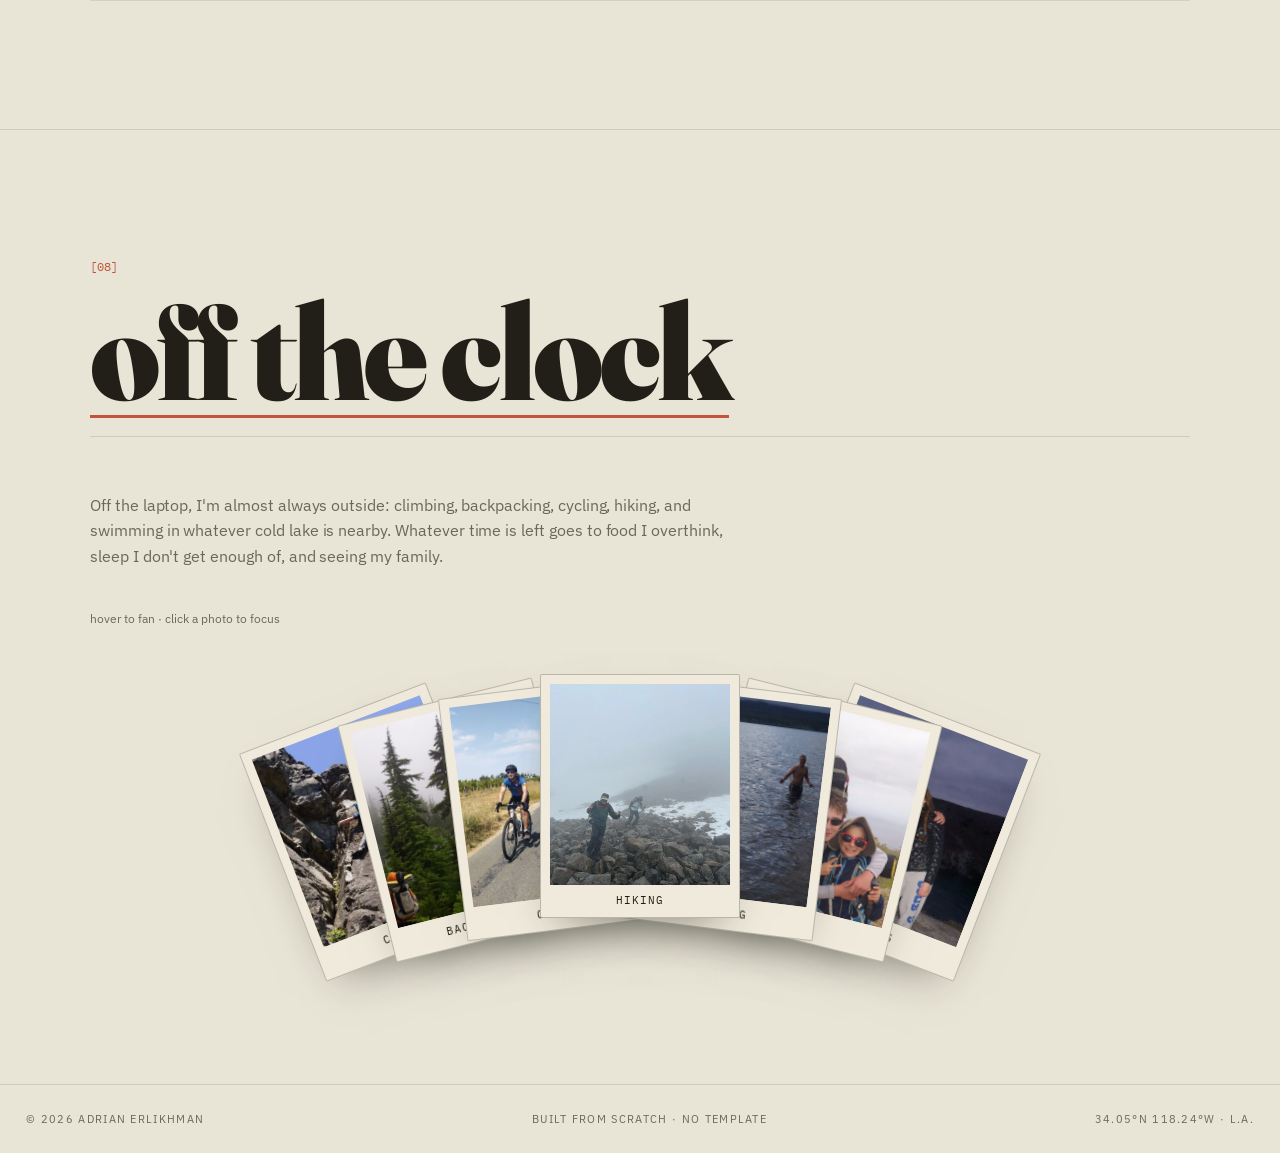
==== commit 29acac6e: "Meta: descriptions still led on the hackathon Every description on the page predated the two things " ====
--- a/index.html
+++ b/index.html
@@ -12,7 +12,7 @@
 <!--  and paper drafts when they're ready.                         -->
 <!-- ============================================================= -->
 <title>Adrian Erlikhman — AI/ML · Quant · Data</title>
-<meta name="description" content="Adrian Erlikhman — high-school senior in Los Angeles working on AI/ML, quantitative finance, and data science. First-author NLP research, VC and ML internships, and models that ship.">
+<meta name="description" content="Adrian Erlikhman — high-school senior in Los Angeles working on AI/ML, quantitative finance, and data science. First-author NLP paper submitted to NeurIPS 2026, VC and ML internships, and models that ship.">
 <meta name="author" content="Adrian Erlikhman">
 <meta name="robots" content="index, follow, max-image-preview:large, max-snippet:-1, max-video-preview:-1">
 <link rel="me" href="https://github.com/adrian-erlikhman">
@@ -28,7 +28,7 @@
 <meta property="og:type" content="website">
 <meta property="og:site_name" content="Adrian Erlikhman">
 <meta property="og:title" content="Adrian Erlikhman — AI/ML · Quant · Data">
-<meta property="og:description" content="High-school senior in LA. First-author NLP research, VC and ML internships, and a first-place ocean-DNA hackathon win. Models that ship.">
+<meta property="og:description" content="High-school senior in LA. First-author NLP paper submitted to NeurIPS 2026, VC and ML internships, and two hackathon podium finishes.">
 <meta property="og:url" content="https://adrianerlikhman.is-a.dev/">
 <meta property="og:image" content="https://adrianerlikhman.is-a.dev/og.png?v=2">
 <meta property="og:image:width" content="1200">
@@ -38,7 +38,7 @@
 <!-- Twitter card -->
 <meta name="twitter:card" content="summary_large_image">
 <meta name="twitter:title" content="Adrian Erlikhman — AI/ML · Quant · Data">
-<meta name="twitter:description" content="High-school senior in LA. First-author NLP research, VC and ML internships, and a first-place ocean-DNA hackathon win. Models that ship.">
+<meta name="twitter:description" content="High-school senior in LA. First-author NLP paper submitted to NeurIPS 2026, VC and ML internships, and two hackathon podium finishes.">
 <meta name="twitter:image" content="https://adrianerlikhman.is-a.dev/og.png?v=2">
 <meta name="twitter:image:alt" content="Adrian Erlikhman — machine learning, quantitative finance, data science. 1st place, Decode the Ocean.">
 <link rel="preconnect" href="https://fonts.googleapis.com">
@@ -350,6 +350,11 @@
 /* ---------------- PROJECT ACTIONS + CODE PREVIEW ---------------- */
 .proj-actions{display:flex;gap:20px;align-items:center;margin-top:22px;flex-wrap:wrap}
 .proj-actions .open{margin-top:0}
+/* WCAG 2.5.8 target size: these read as small text but are real controls,
+   so grow the hit area without moving anything on screen. */
+.proj .open,.proj-actions .open{min-height:24px;padding-block:4px}
+.proj-actions{margin-top:18px}
+.ae-mark{min-height:24px;padding-block:4px;margin-block:-4px}
 .proj .open.prev{background:none;border:0;padding:0;font-family:var(--mono);color:var(--ink);cursor:pointer}
 .proj .open.prev:hover{color:var(--acc)}
 .proj .open.prev .ar{color:var(--acc);transition:transform .3s var(--ease,cubic-bezier(.16,1,.3,1))}
@@ -652,7 +657,7 @@
 .dist-flag.df-multi{cursor:default}
 .dist-flag.df-multi:hover{transform:none;background:color-mix(in srgb,var(--acc) 7%,transparent)}
 .df-links{display:flex;flex-wrap:wrap;align-items:center;gap:8px 20px;margin-top:10px}
-.df-links a,.df-links .df-soon{font-family:var(--mono);font-size:10.5px;letter-spacing:.1em;text-transform:uppercase;text-decoration:none;padding-bottom:2px}
+.df-links a,.df-links .df-soon{font-family:var(--mono);font-size:10.5px;letter-spacing:.1em;text-transform:uppercase;text-decoration:none;padding-bottom:2px;padding-top:7px}
 .df-links a{color:var(--acc);border-bottom:1px solid color-mix(in srgb,var(--acc) 40%,transparent);transition:border-color .2s}
 .df-links a:hover{border-bottom-color:var(--acc)}
 .df-links .df-soon{color:var(--dim);border-bottom:1px dashed var(--line-strong)}
@@ -856,7 +861,7 @@
         "caption": "Adrian Erlikhman"
       },
       "jobTitle": "Student Researcher",
-      "description": "High-school senior in Los Angeles working on AI/ML, quantitative finance, and data science. First-author NLP research, VC and ML internships, and competitive épée fencing for Team USA.",
+      "description": "High-school senior in Los Angeles working on AI/ML, quantitative finance, and data science. First-author NLP paper submitted to NeurIPS 2026, VC and ML internships, and competitive épée fencing for Team USA.",
       "email": "mailto:erlikhman.adrian@gmail.com",
       "alumniOf": {
         "@type": "EducationalOrganization",
@@ -981,7 +986,6 @@
   <div class="portrait rv d1">
     <span class="ph-id">SPEC // '27</span>
     <span class="dotc tr"></span><span class="dotc bl"></span>
-    <!-- [EDIT] add adrian.jpg next to this file to show your photo -->
     <img src="adrian.jpg" width="800" height="600" fetchpriority="high" decoding="async" alt="Adrian Erlikhman" onerror="this.style.display='none';this.parentNode.querySelector('.ph-fallback').style.display='flex'">
     <div class="ph-fallback" style="display:none">
       <div class="ic">⌾</div>
@@ -1042,7 +1046,6 @@
           <div class="tl">
             <div class="when">2024 — 2025</div>
             <h3>Co-Founder</h3>
-            <!-- [EDIT] set the real SafeJew site URL below -->
             <div class="org"><a href="https://safejew.org" target="_blank" style="border-bottom:1px solid var(--acc)" data-mag>SafeJew ↗</a> · JFEDLA Teen Innovation Grant</div>
             <p>Built a community-safety platform on incident data from the ADL, FBI, LAPD, and JFEDLA, with an ML prediction model and a live dashboard. It's used across JFEDLA's Greater LA network.</p>
           </div>
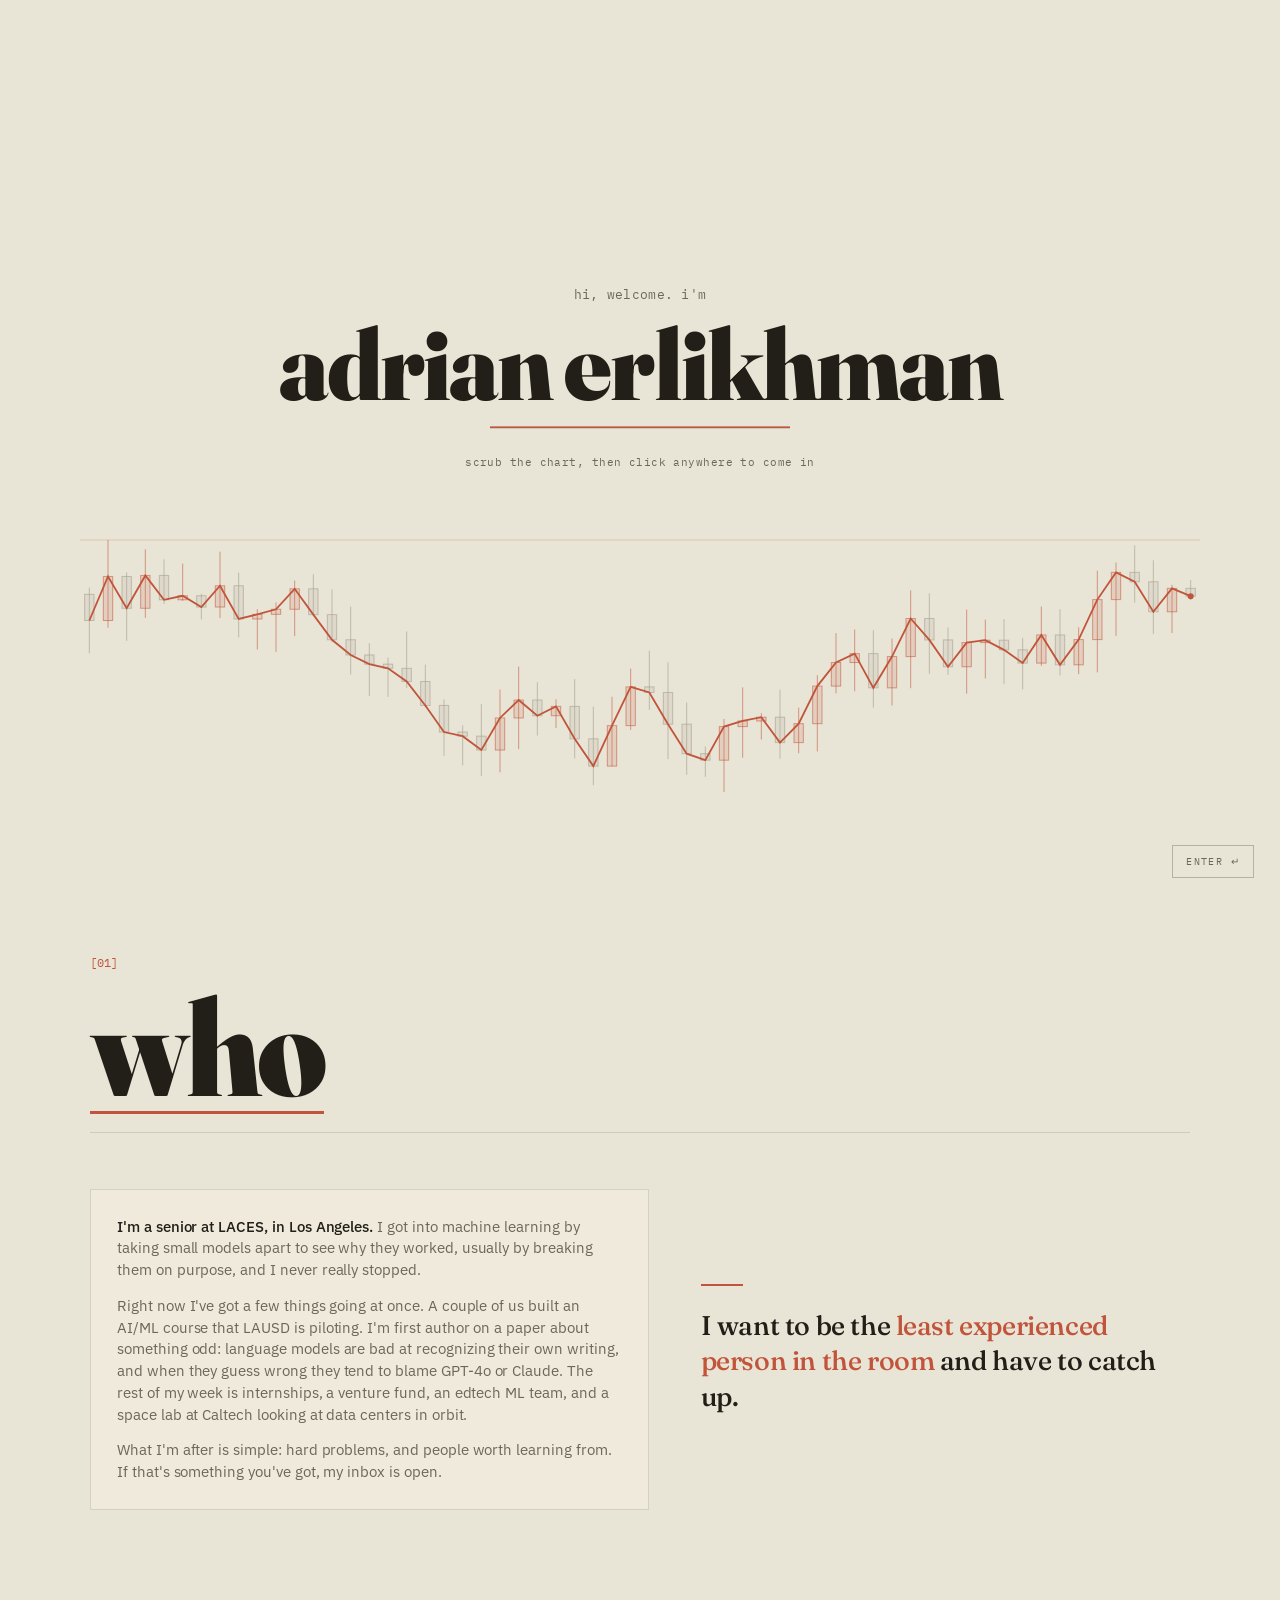
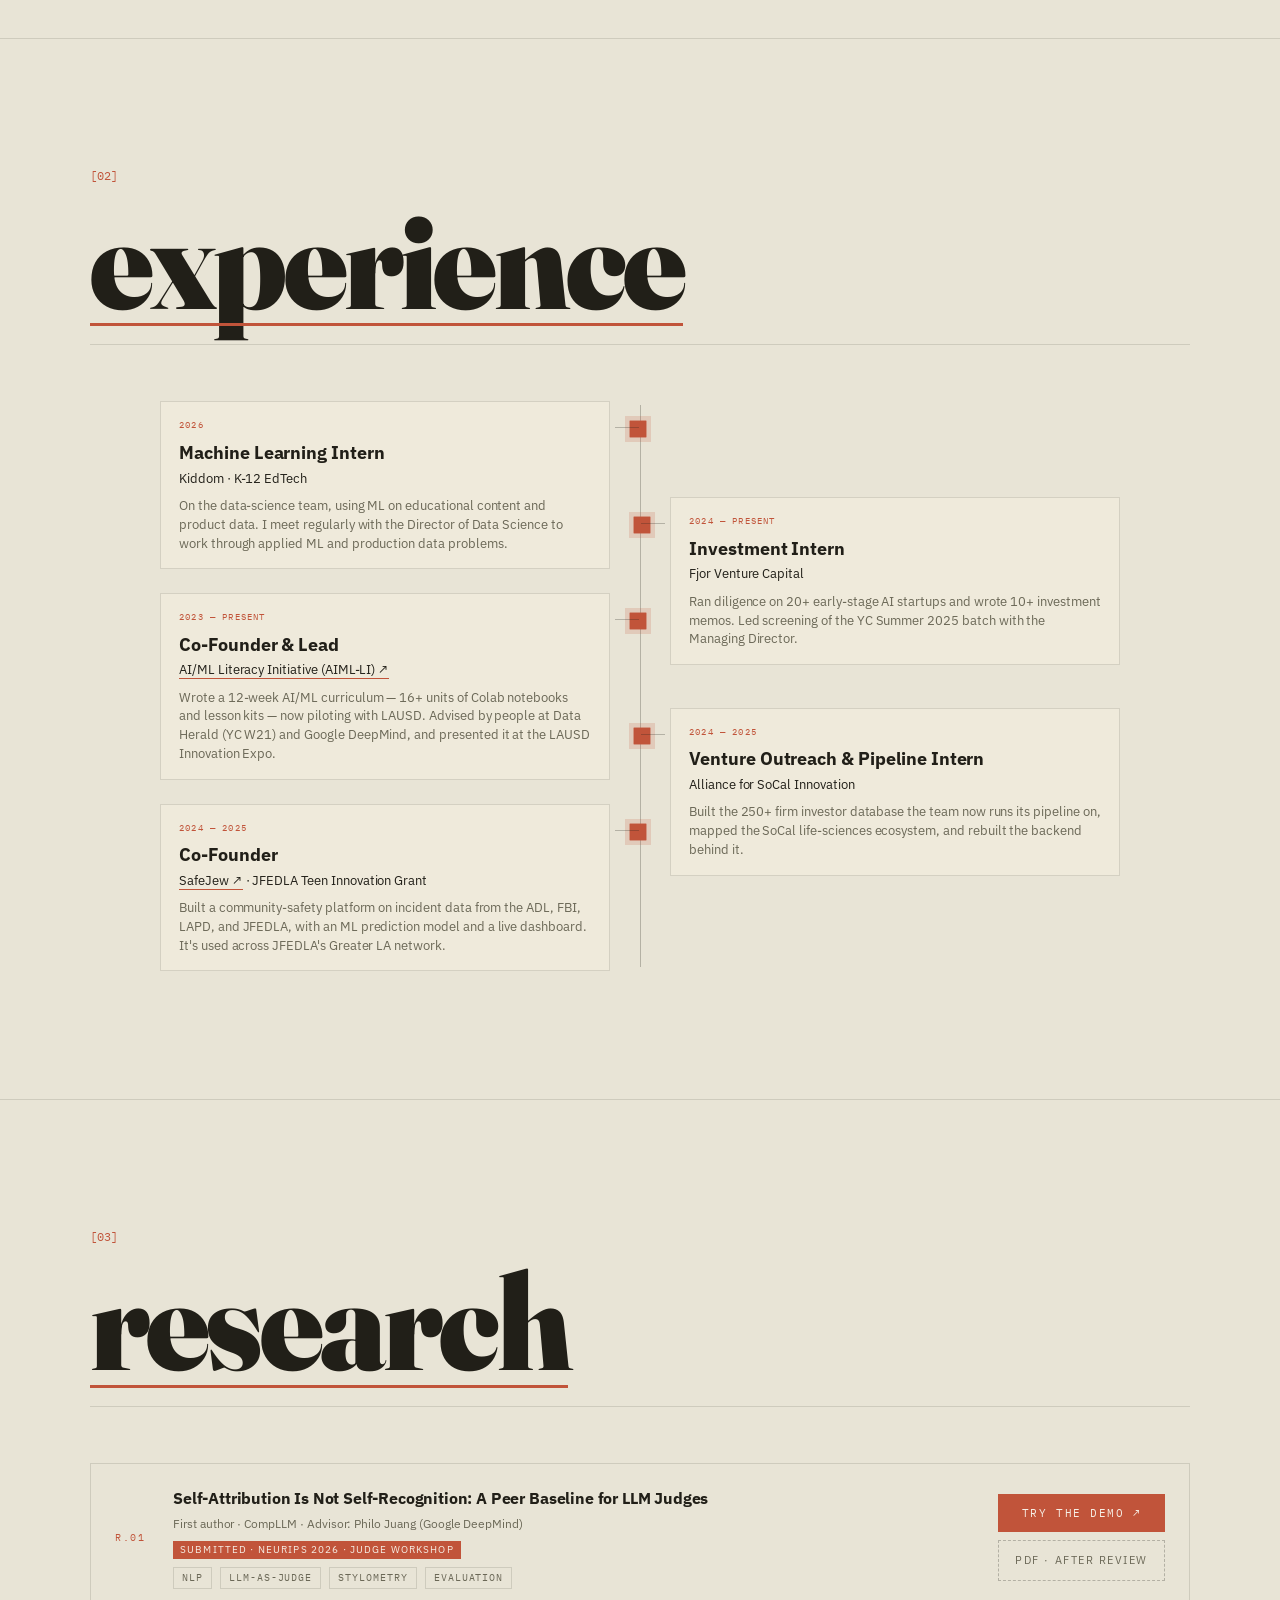
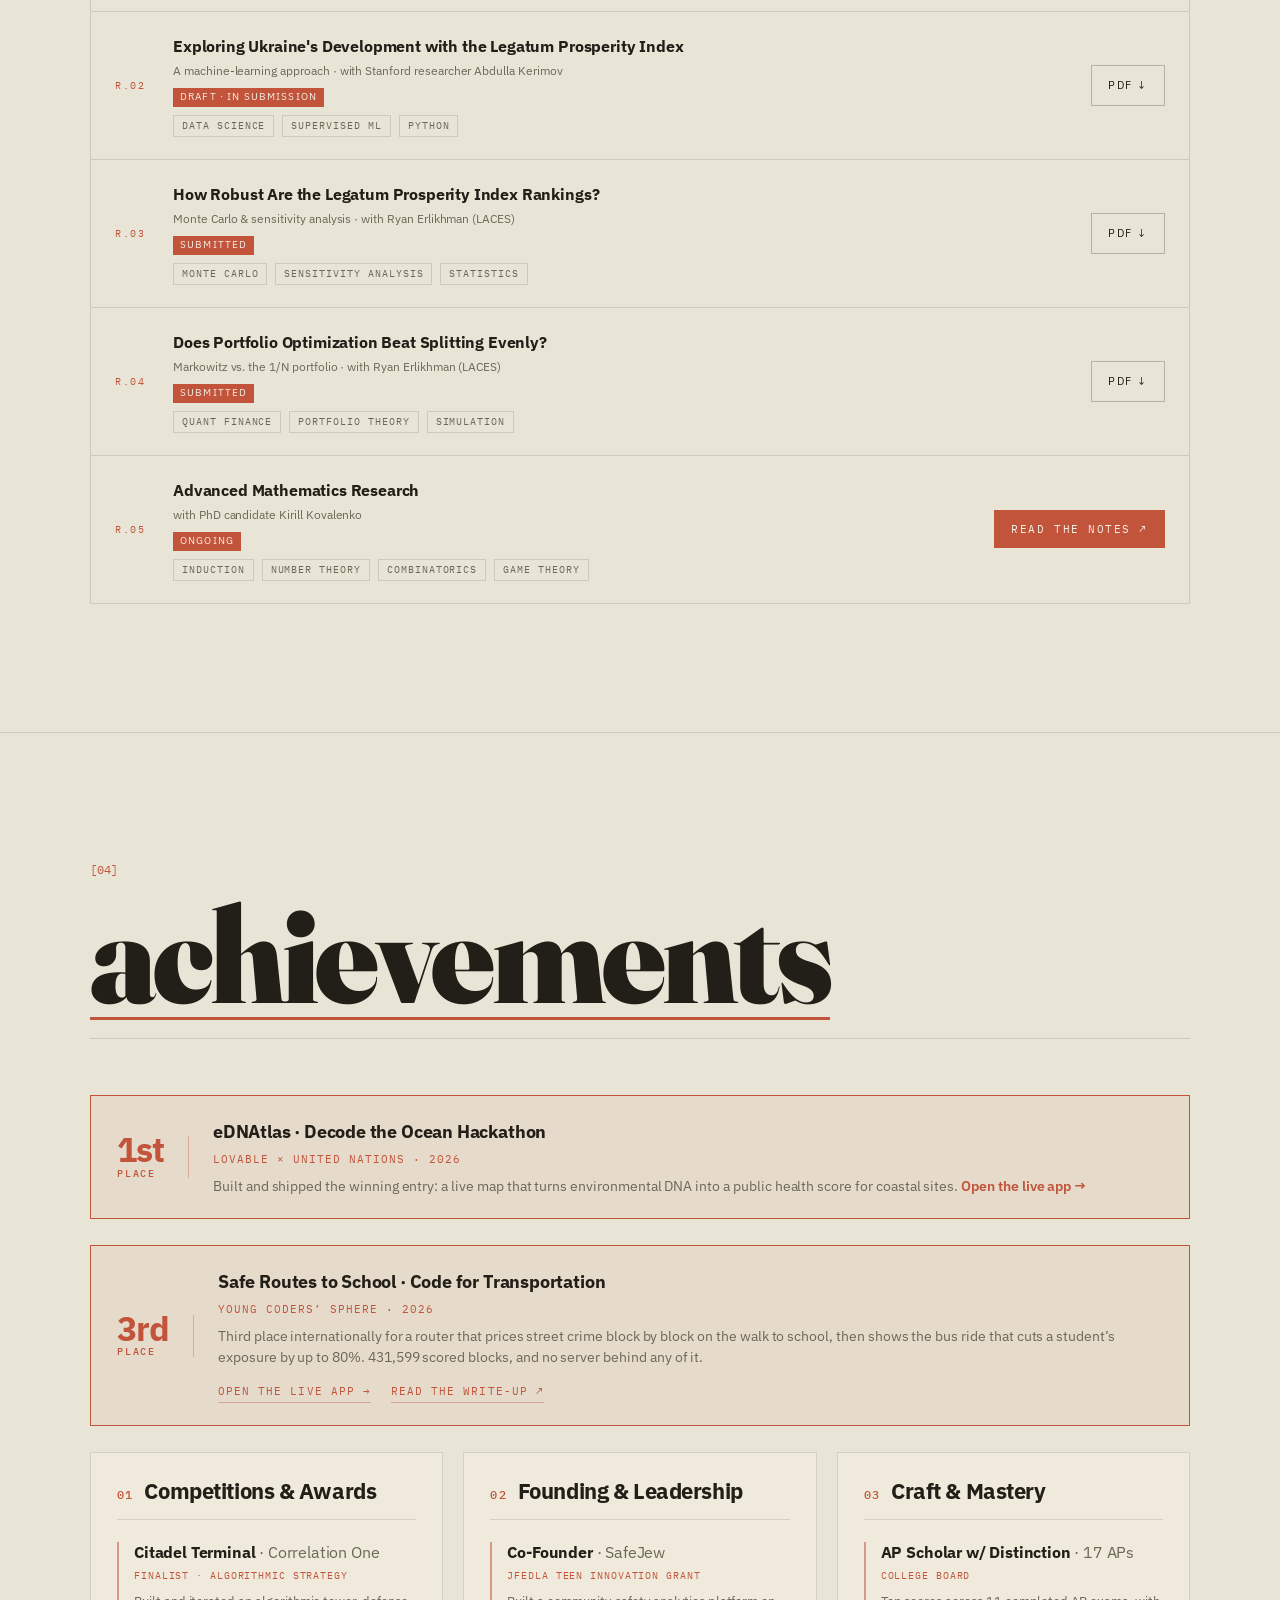
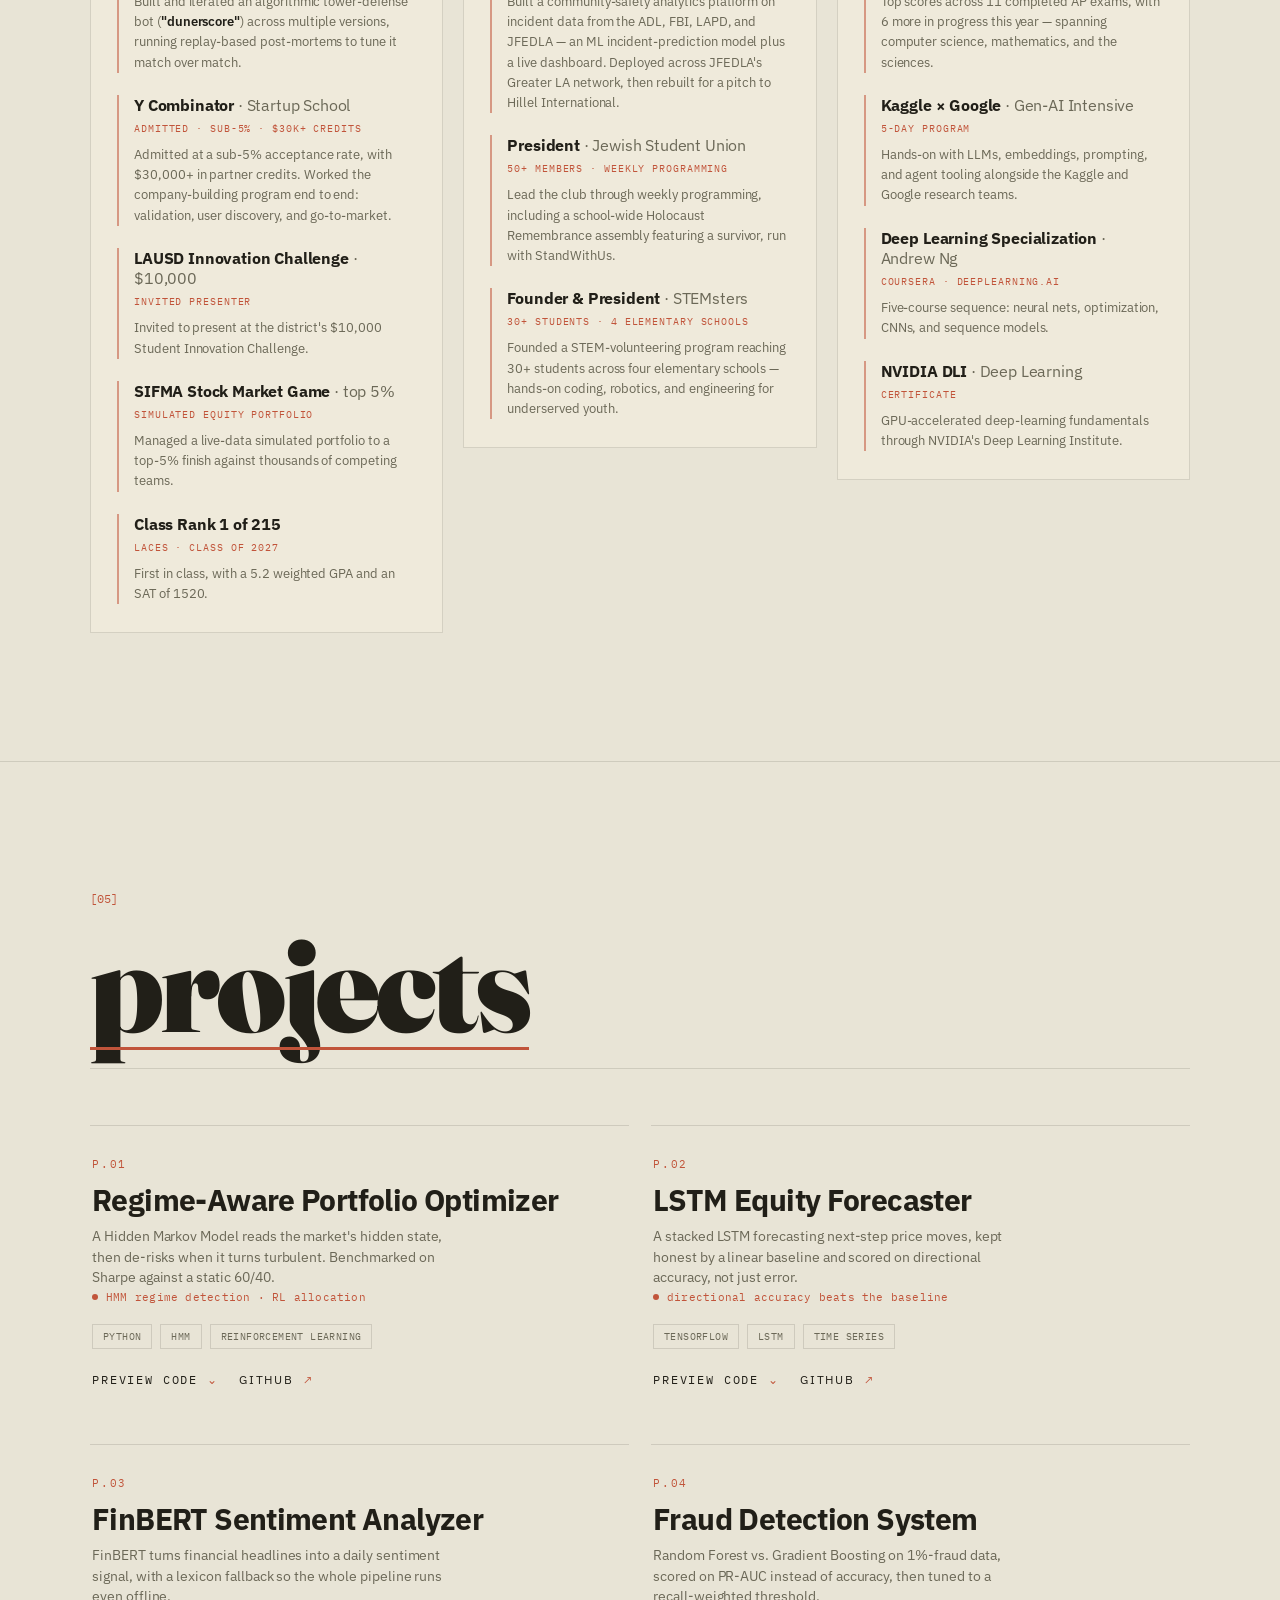
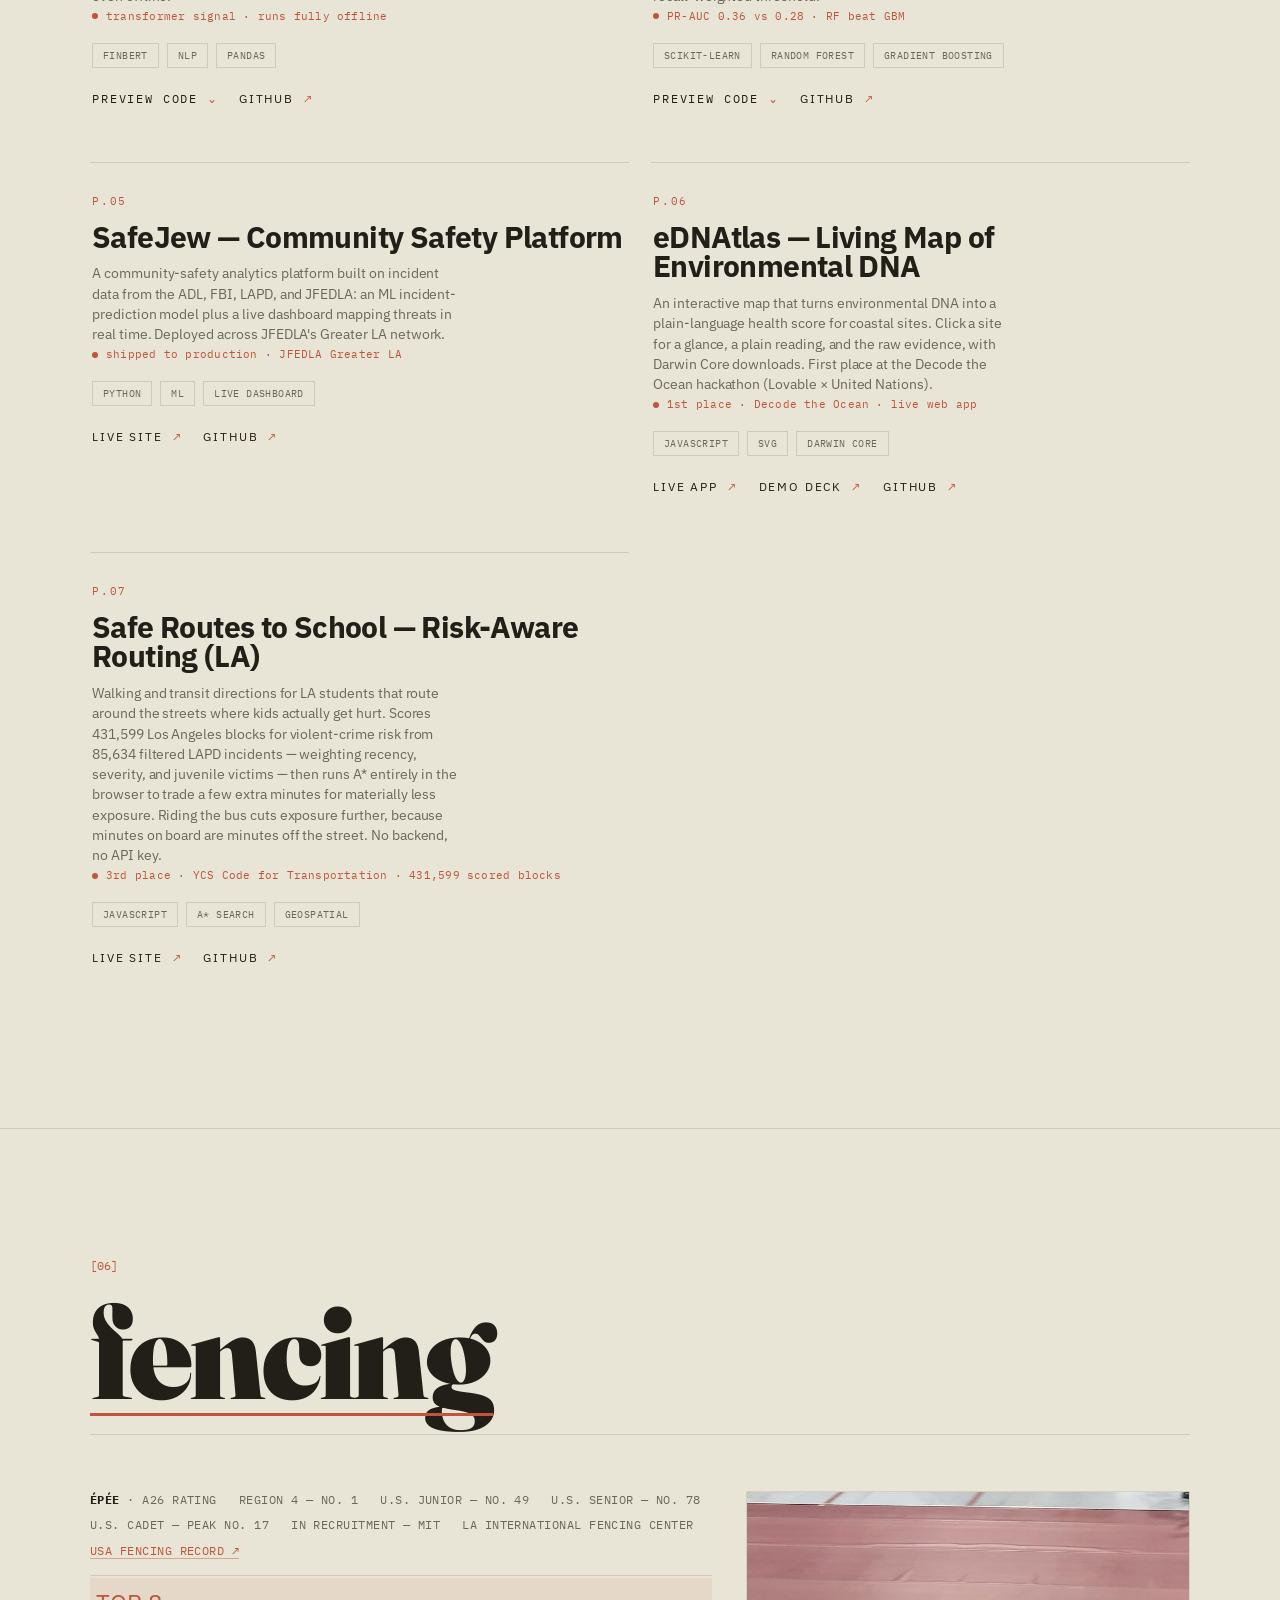
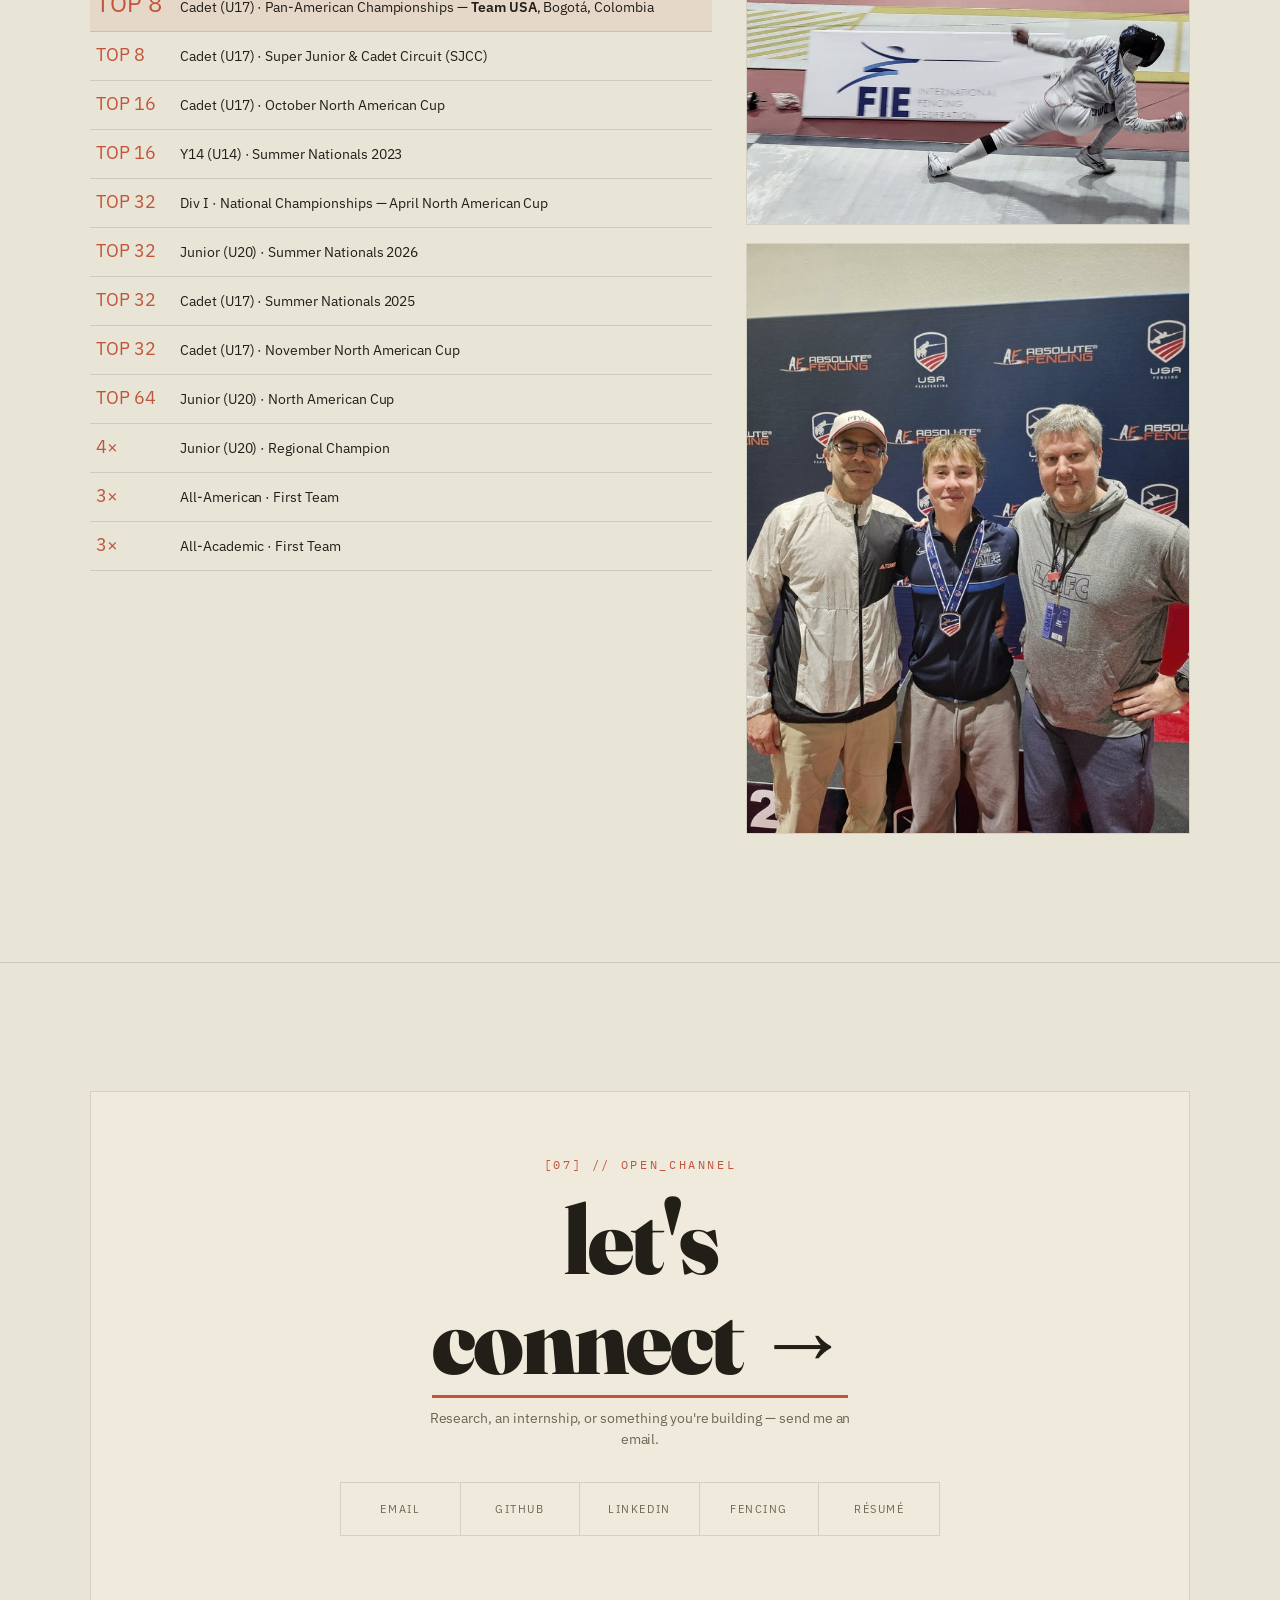
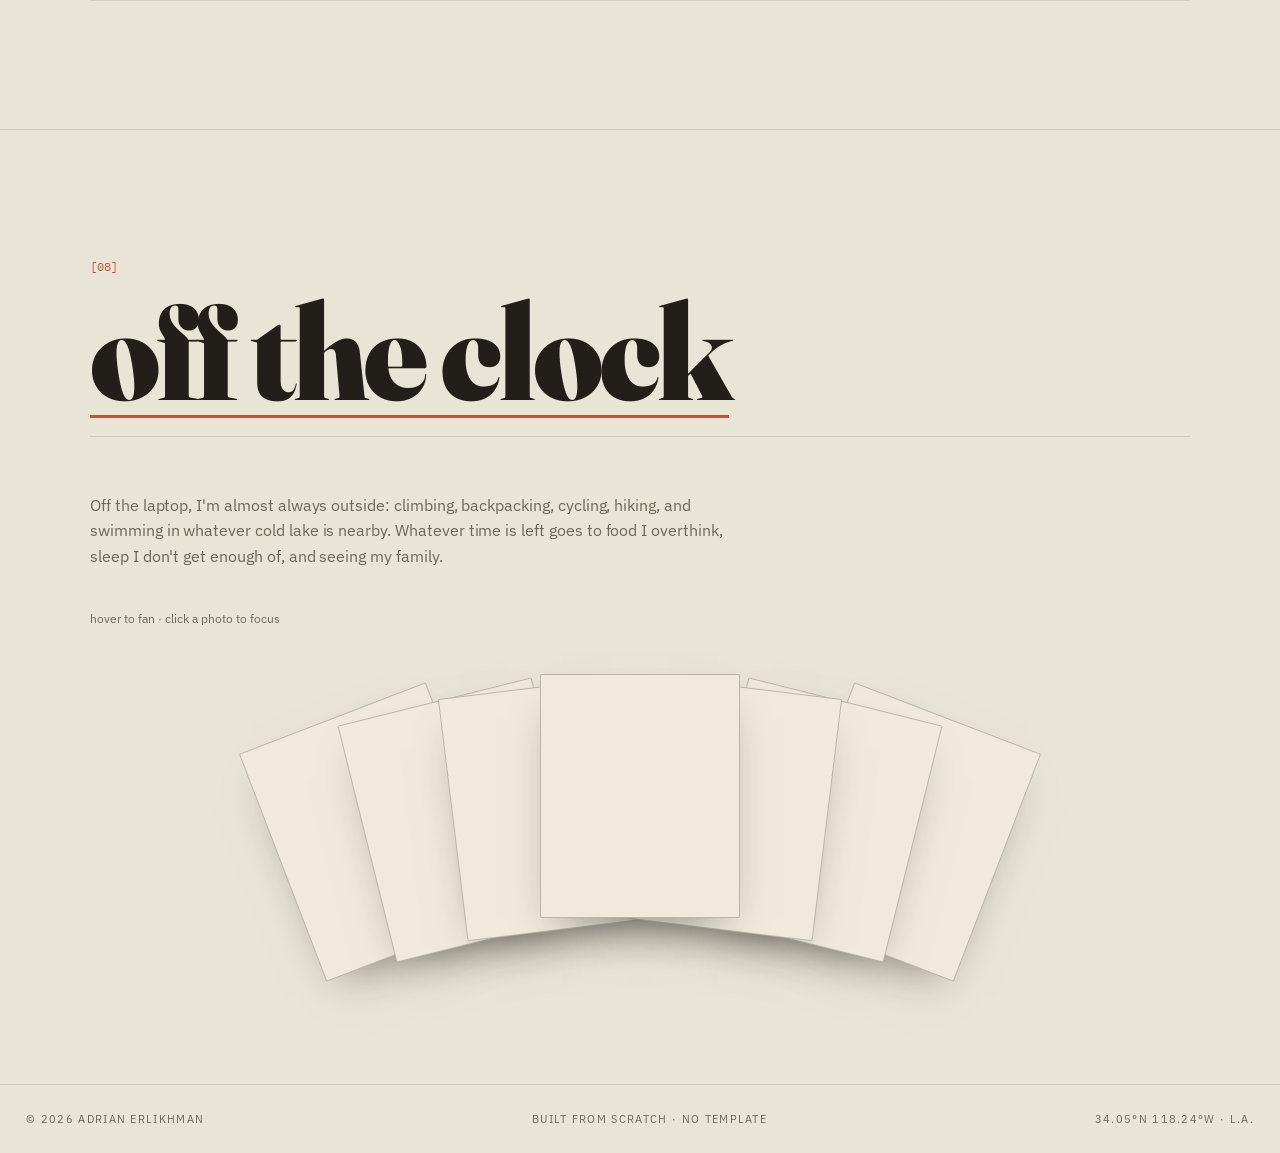
==== commit 3bb712cb: "a11y: give the small controls a 24px hit area (#28) On a 375px viewport, 21 links and buttons were u" ====
--- a/index.html
+++ b/index.html
@@ -12,7 +12,7 @@
 <!--  and paper drafts when they're ready.                         -->
 <!-- ============================================================= -->
 <title>Adrian Erlikhman — AI/ML · Quant · Data</title>
-<meta name="description" content="Adrian Erlikhman — high-school senior in Los Angeles working on AI/ML, quantitative finance, and data science. First-author NLP paper submitted to NeurIPS 2026, VC and ML internships, and models that ship.">
+<meta name="description" content="Adrian Erlikhman — high-school senior in Los Angeles working on AI/ML, quantitative finance, and data science. First-author NLP research, VC and ML internships, and models that ship.">
 <meta name="author" content="Adrian Erlikhman">
 <meta name="robots" content="index, follow, max-image-preview:large, max-snippet:-1, max-video-preview:-1">
 <link rel="me" href="https://github.com/adrian-erlikhman">
@@ -28,7 +28,7 @@
 <meta property="og:type" content="website">
 <meta property="og:site_name" content="Adrian Erlikhman">
 <meta property="og:title" content="Adrian Erlikhman — AI/ML · Quant · Data">
-<meta property="og:description" content="High-school senior in LA. First-author NLP paper submitted to NeurIPS 2026, VC and ML internships, and two hackathon podium finishes.">
+<meta property="og:description" content="High-school senior in LA. First-author NLP research, VC and ML internships, and a first-place ocean-DNA hackathon win. Models that ship.">
 <meta property="og:url" content="https://adrianerlikhman.is-a.dev/">
 <meta property="og:image" content="https://adrianerlikhman.is-a.dev/og.png?v=2">
 <meta property="og:image:width" content="1200">
@@ -38,7 +38,7 @@
 <!-- Twitter card -->
 <meta name="twitter:card" content="summary_large_image">
 <meta name="twitter:title" content="Adrian Erlikhman — AI/ML · Quant · Data">
-<meta name="twitter:description" content="High-school senior in LA. First-author NLP paper submitted to NeurIPS 2026, VC and ML internships, and two hackathon podium finishes.">
+<meta name="twitter:description" content="High-school senior in LA. First-author NLP research, VC and ML internships, and a first-place ocean-DNA hackathon win. Models that ship.">
 <meta name="twitter:image" content="https://adrianerlikhman.is-a.dev/og.png?v=2">
 <meta name="twitter:image:alt" content="Adrian Erlikhman — machine learning, quantitative finance, data science. 1st place, Decode the Ocean.">
 <link rel="preconnect" href="https://fonts.googleapis.com">
@@ -861,7 +861,7 @@
         "caption": "Adrian Erlikhman"
       },
       "jobTitle": "Student Researcher",
-      "description": "High-school senior in Los Angeles working on AI/ML, quantitative finance, and data science. First-author NLP paper submitted to NeurIPS 2026, VC and ML internships, and competitive épée fencing for Team USA.",
+      "description": "High-school senior in Los Angeles working on AI/ML, quantitative finance, and data science. First-author NLP research, VC and ML internships, and competitive épée fencing for Team USA.",
       "email": "mailto:erlikhman.adrian@gmail.com",
       "alumniOf": {
         "@type": "EducationalOrganization",
@@ -986,6 +986,7 @@
   <div class="portrait rv d1">
     <span class="ph-id">SPEC // '27</span>
     <span class="dotc tr"></span><span class="dotc bl"></span>
+    <!-- [EDIT] add adrian.jpg next to this file to show your photo -->
     <img src="adrian.jpg" width="800" height="600" fetchpriority="high" decoding="async" alt="Adrian Erlikhman" onerror="this.style.display='none';this.parentNode.querySelector('.ph-fallback').style.display='flex'">
     <div class="ph-fallback" style="display:none">
       <div class="ic">⌾</div>
@@ -1046,6 +1047,7 @@
           <div class="tl">
             <div class="when">2024 — 2025</div>
             <h3>Co-Founder</h3>
+            <!-- [EDIT] set the real SafeJew site URL below -->
             <div class="org"><a href="https://safejew.org" target="_blank" style="border-bottom:1px solid var(--acc)" data-mag>SafeJew ↗</a> · JFEDLA Teen Innovation Grant</div>
             <p>Built a community-safety platform on incident data from the ADL, FBI, LAPD, and JFEDLA, with an ML prediction model and a live dashboard. It's used across JFEDLA's Greater LA network.</p>
           </div>
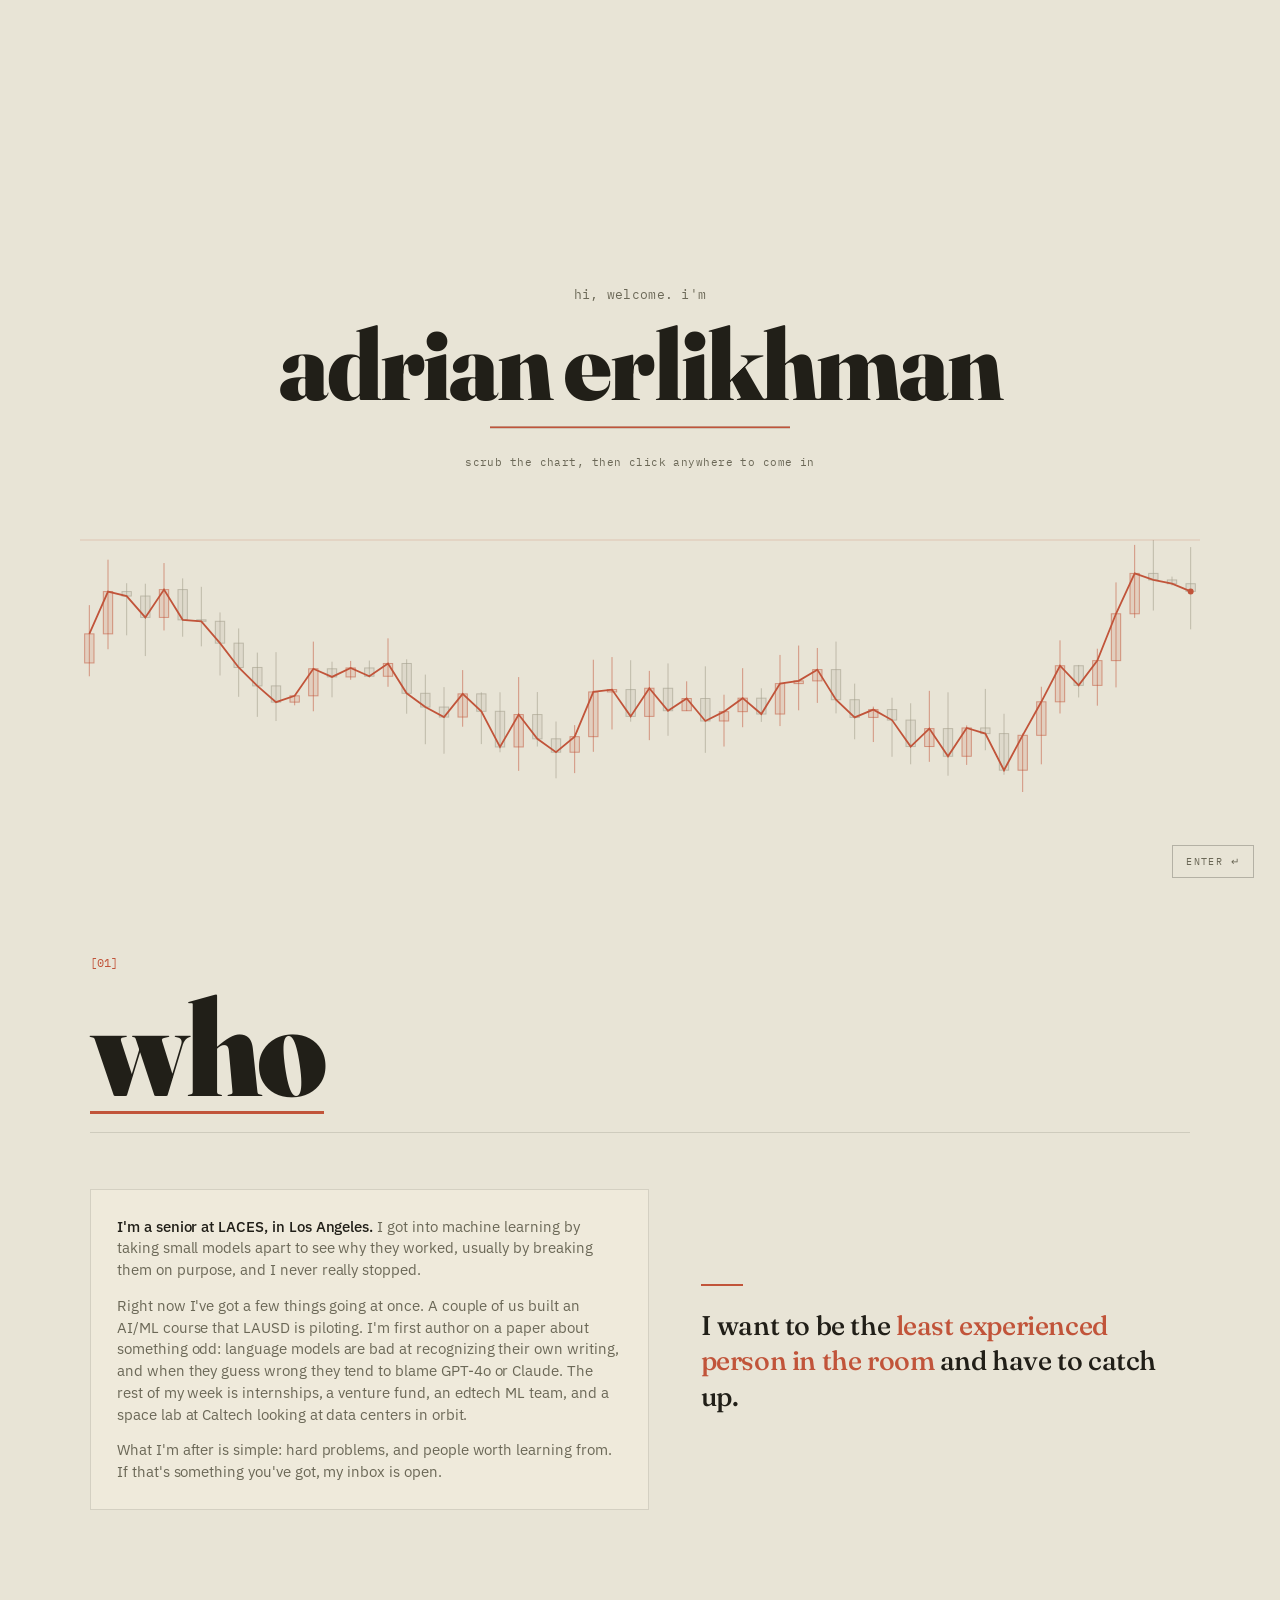
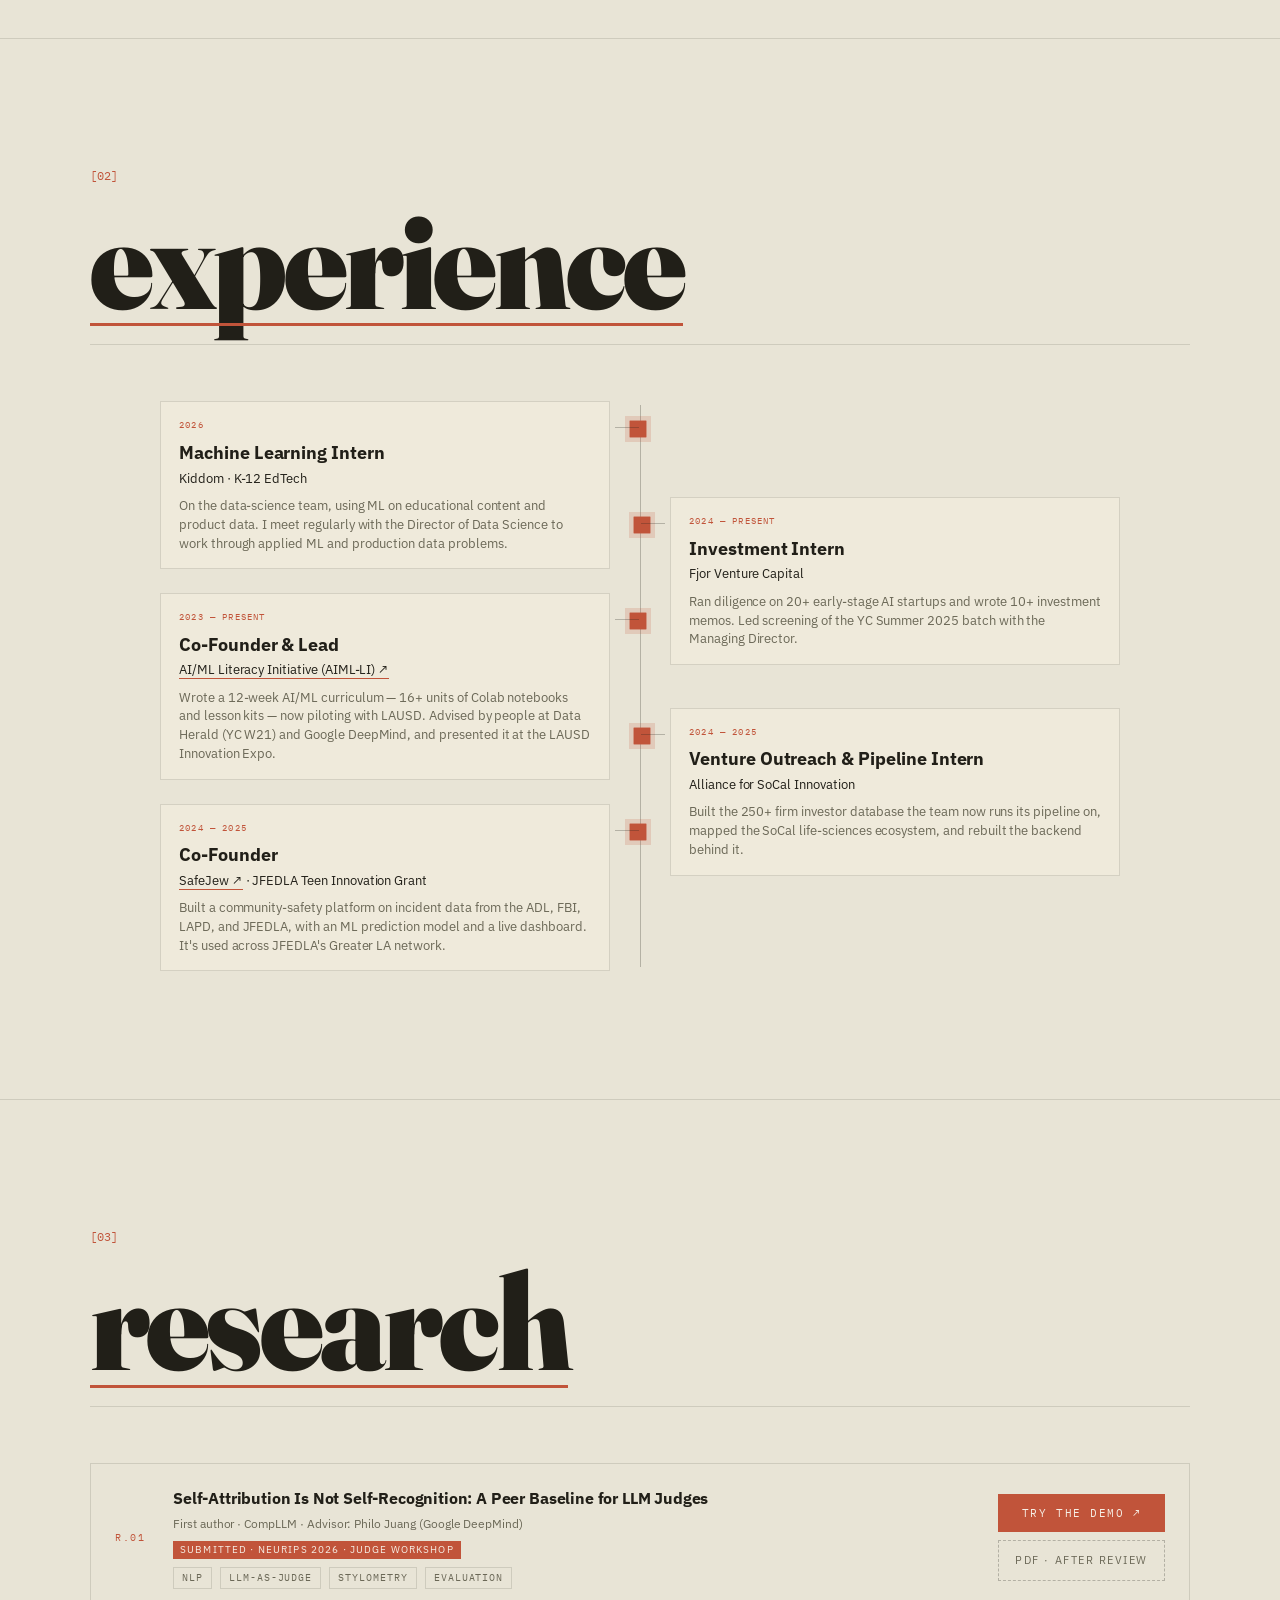
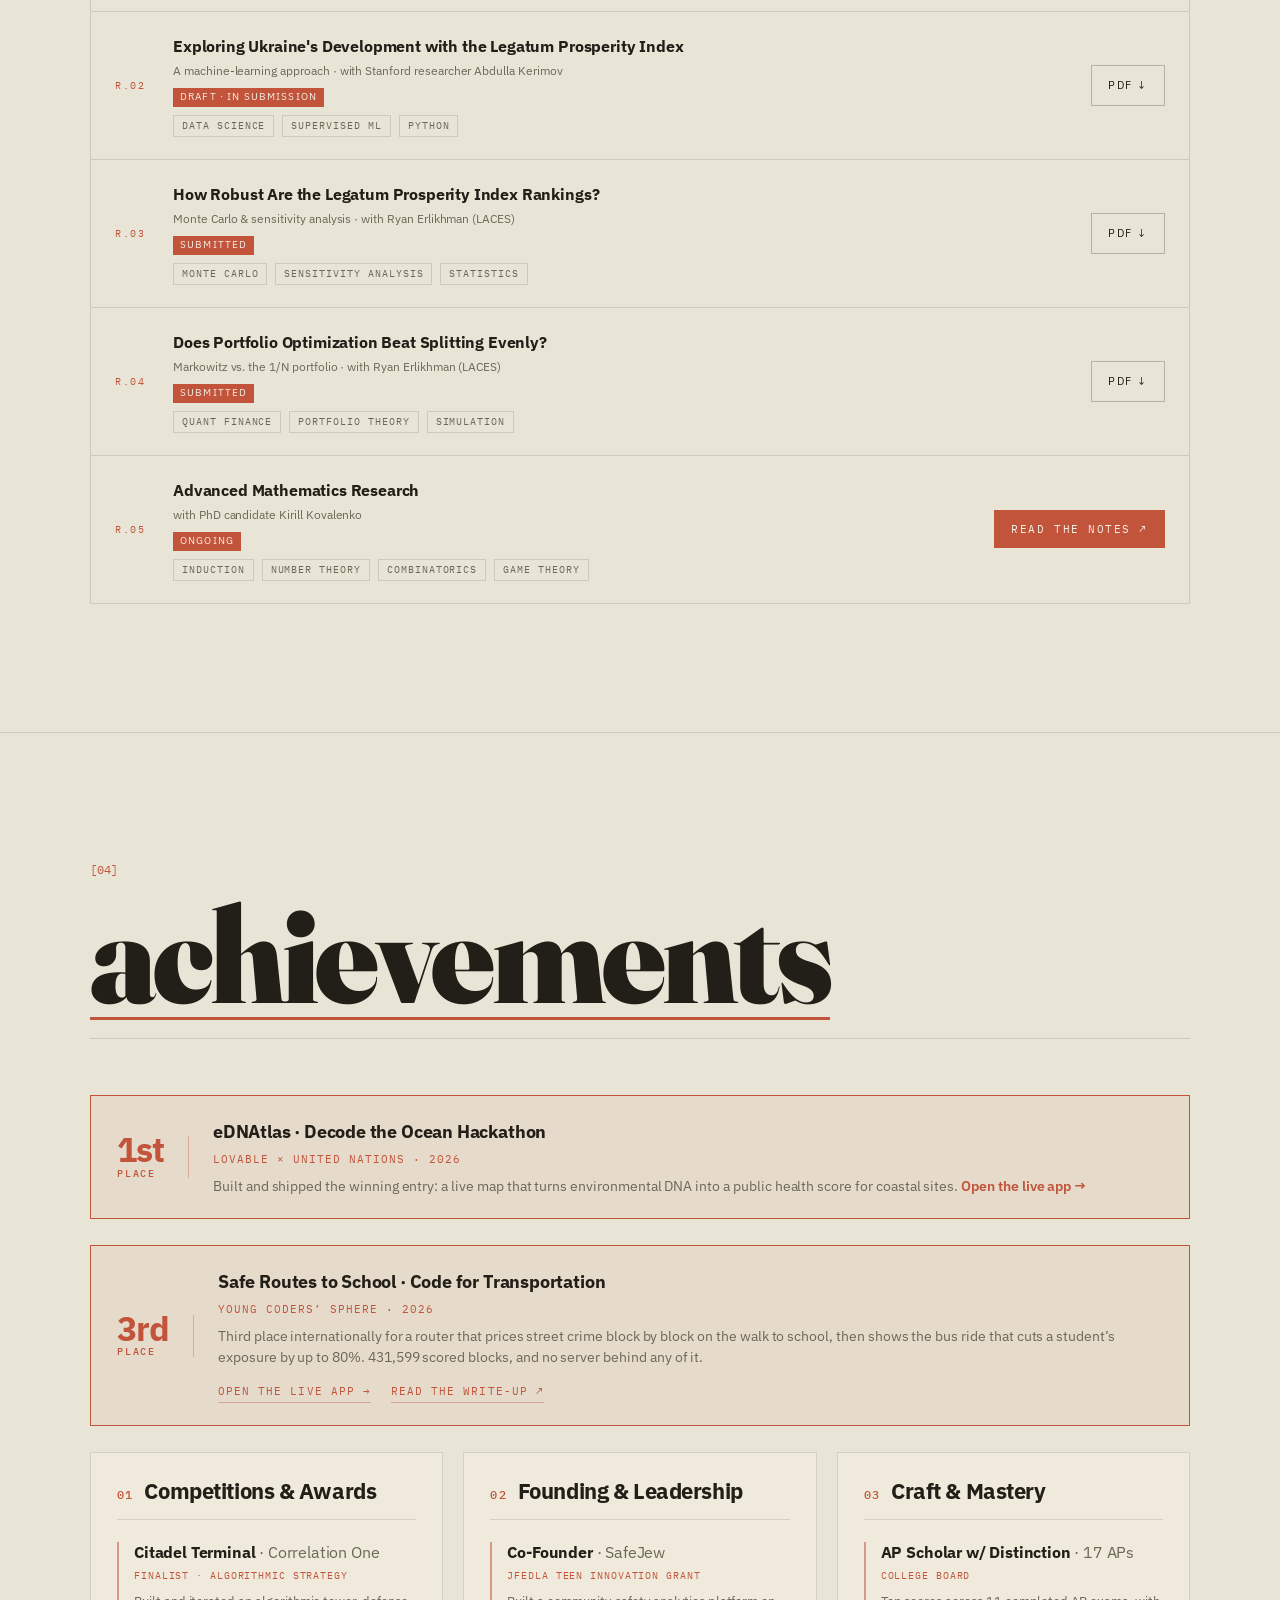
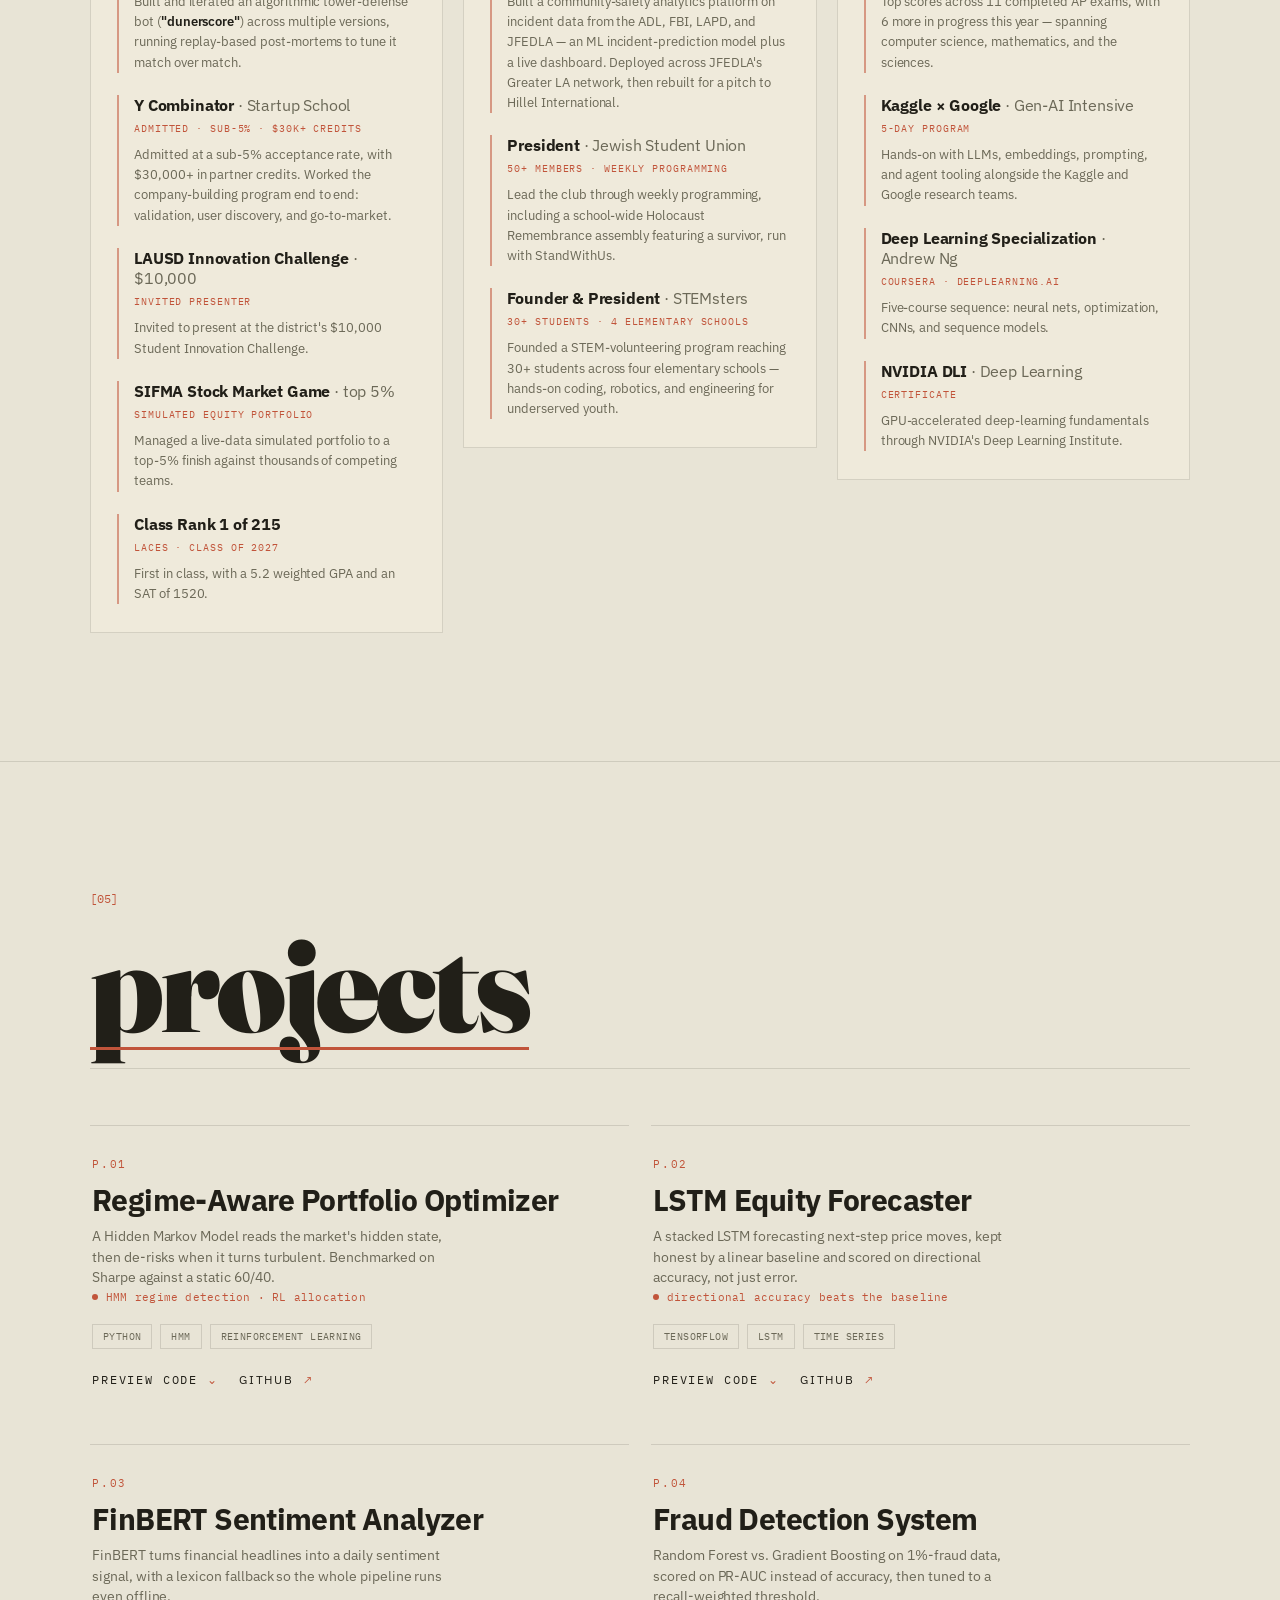
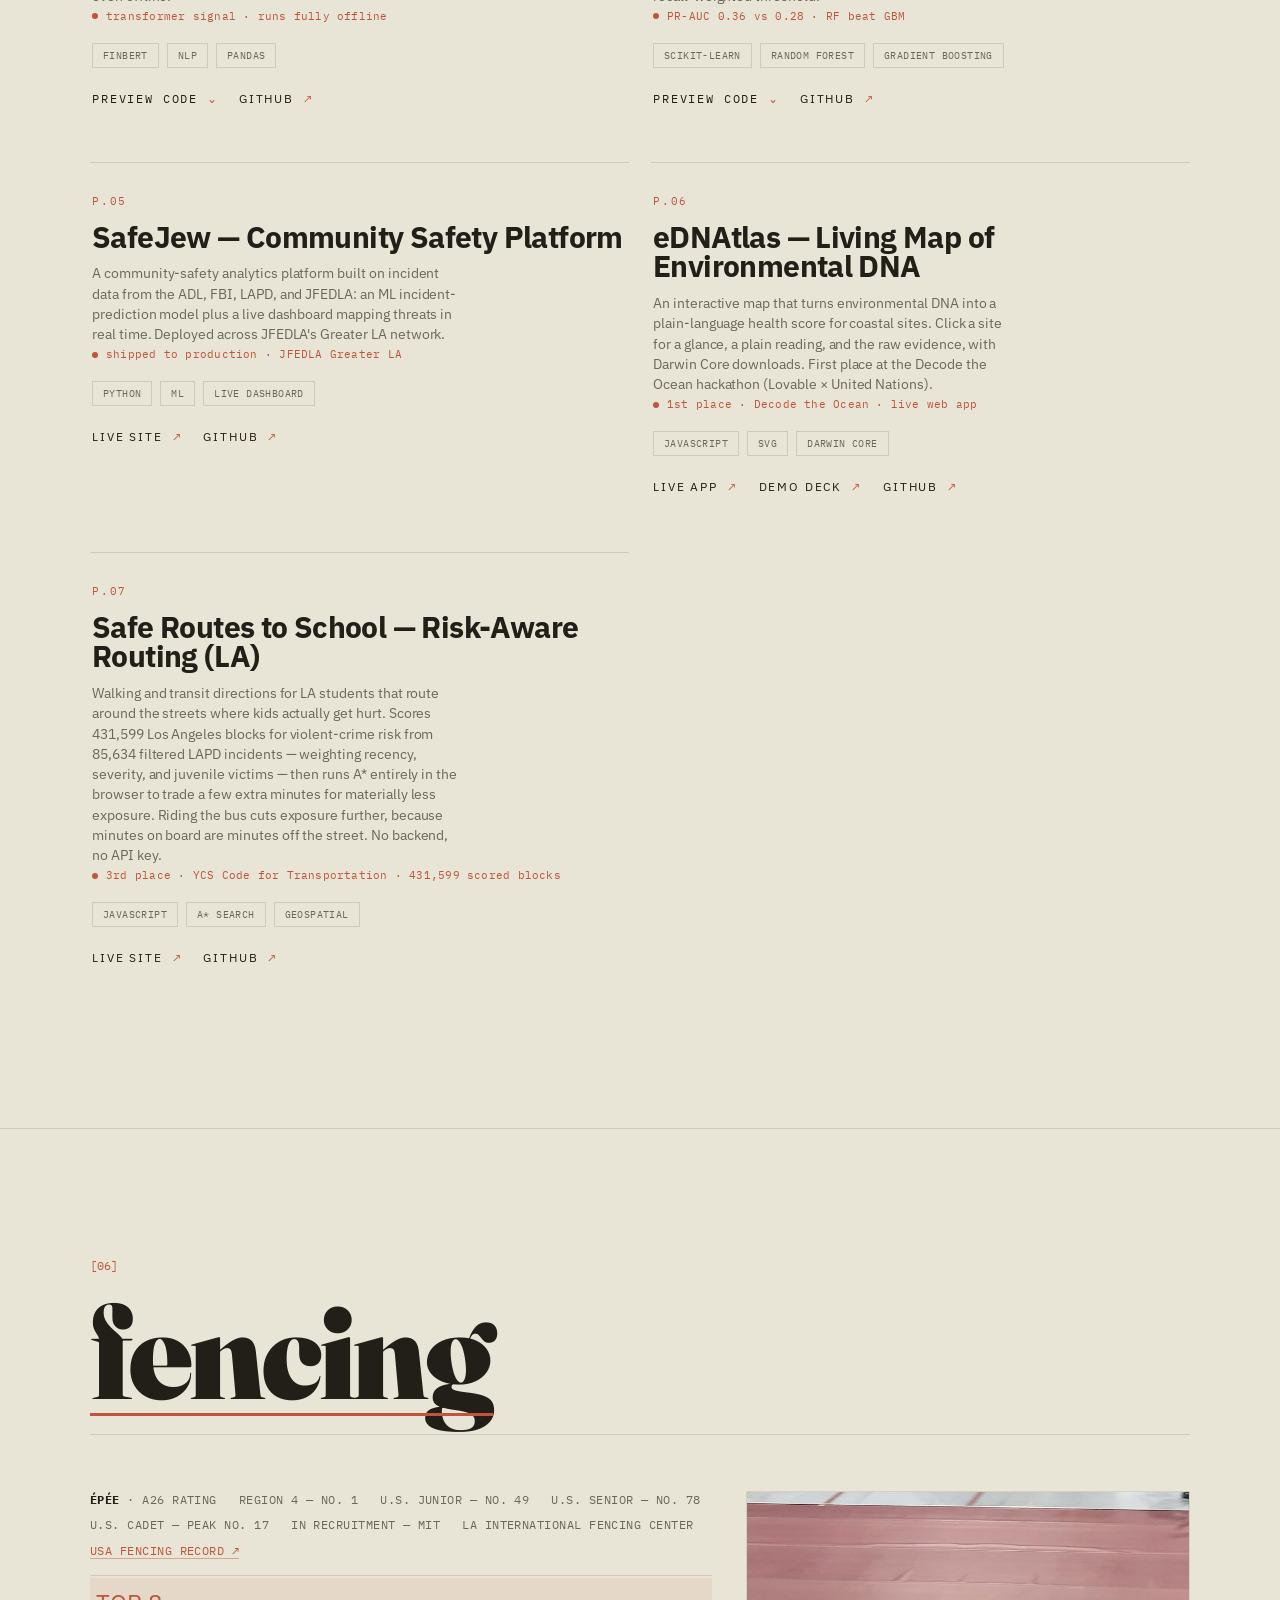
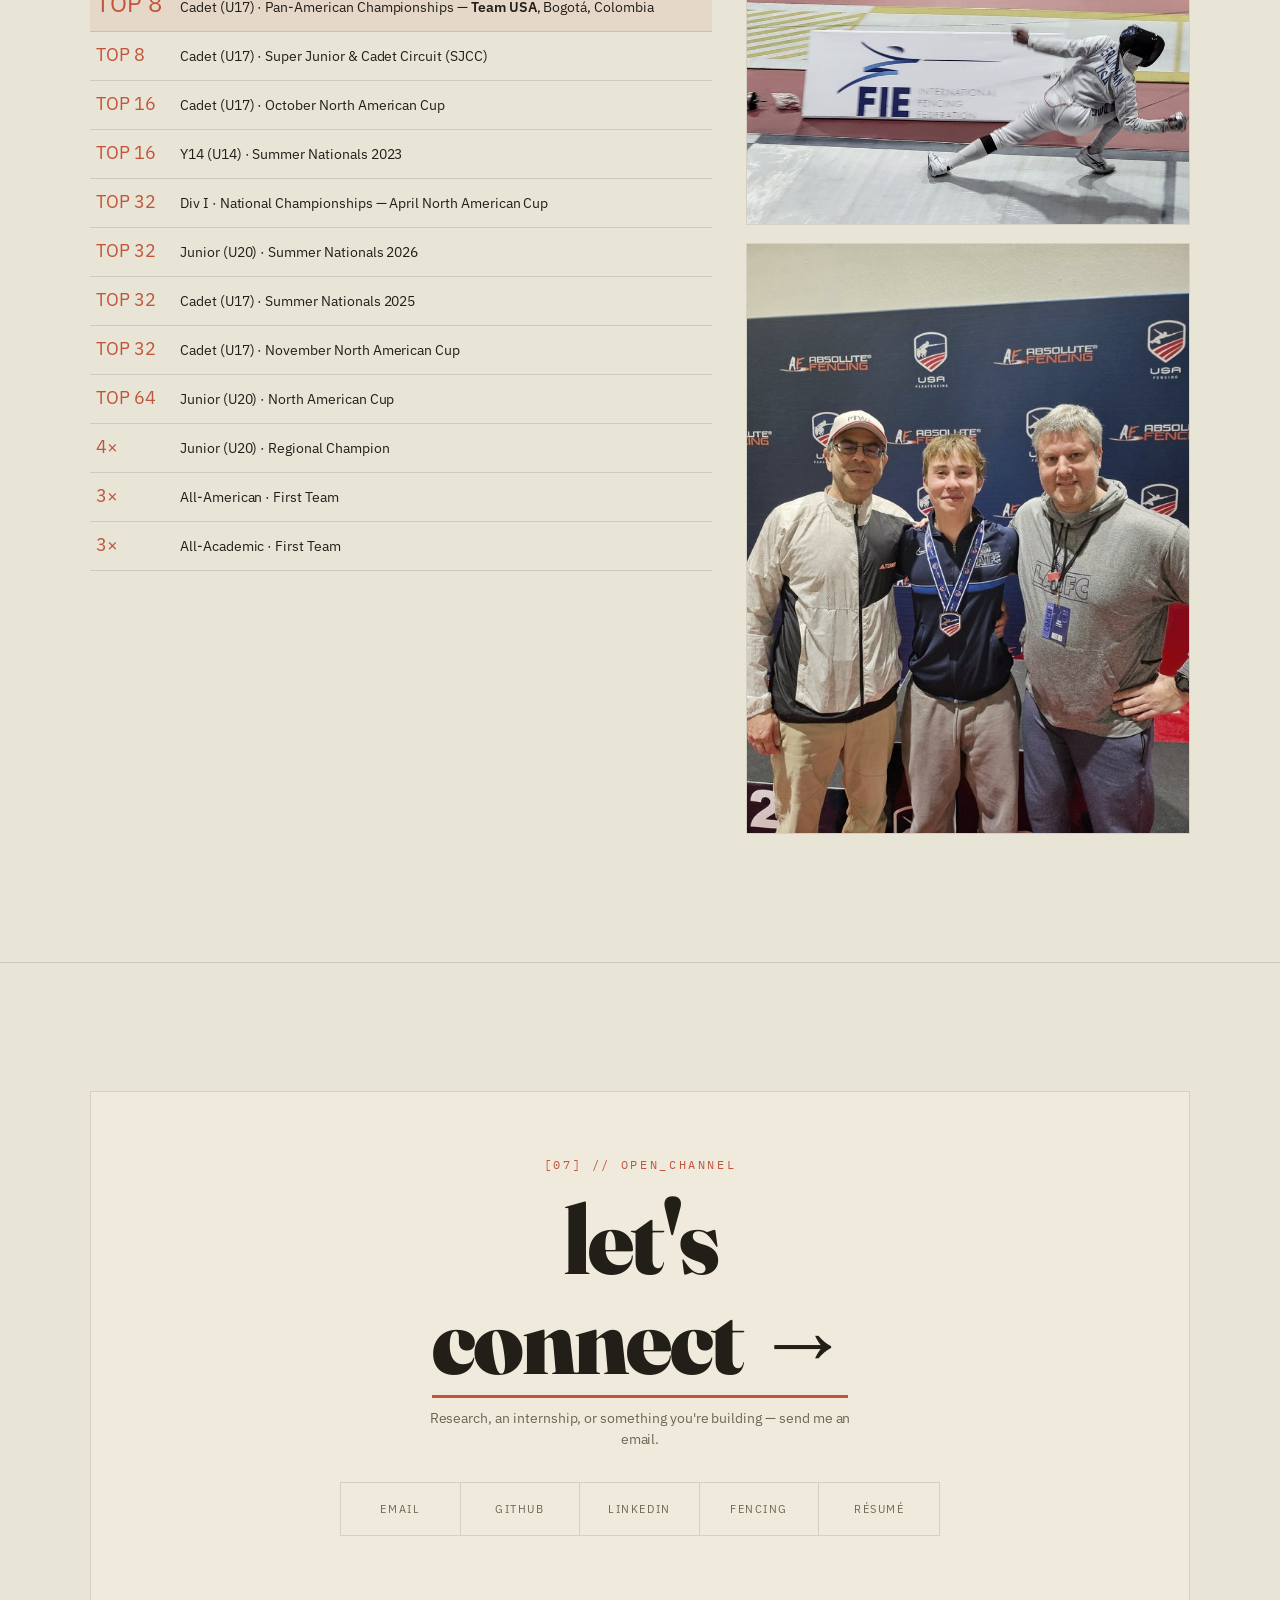
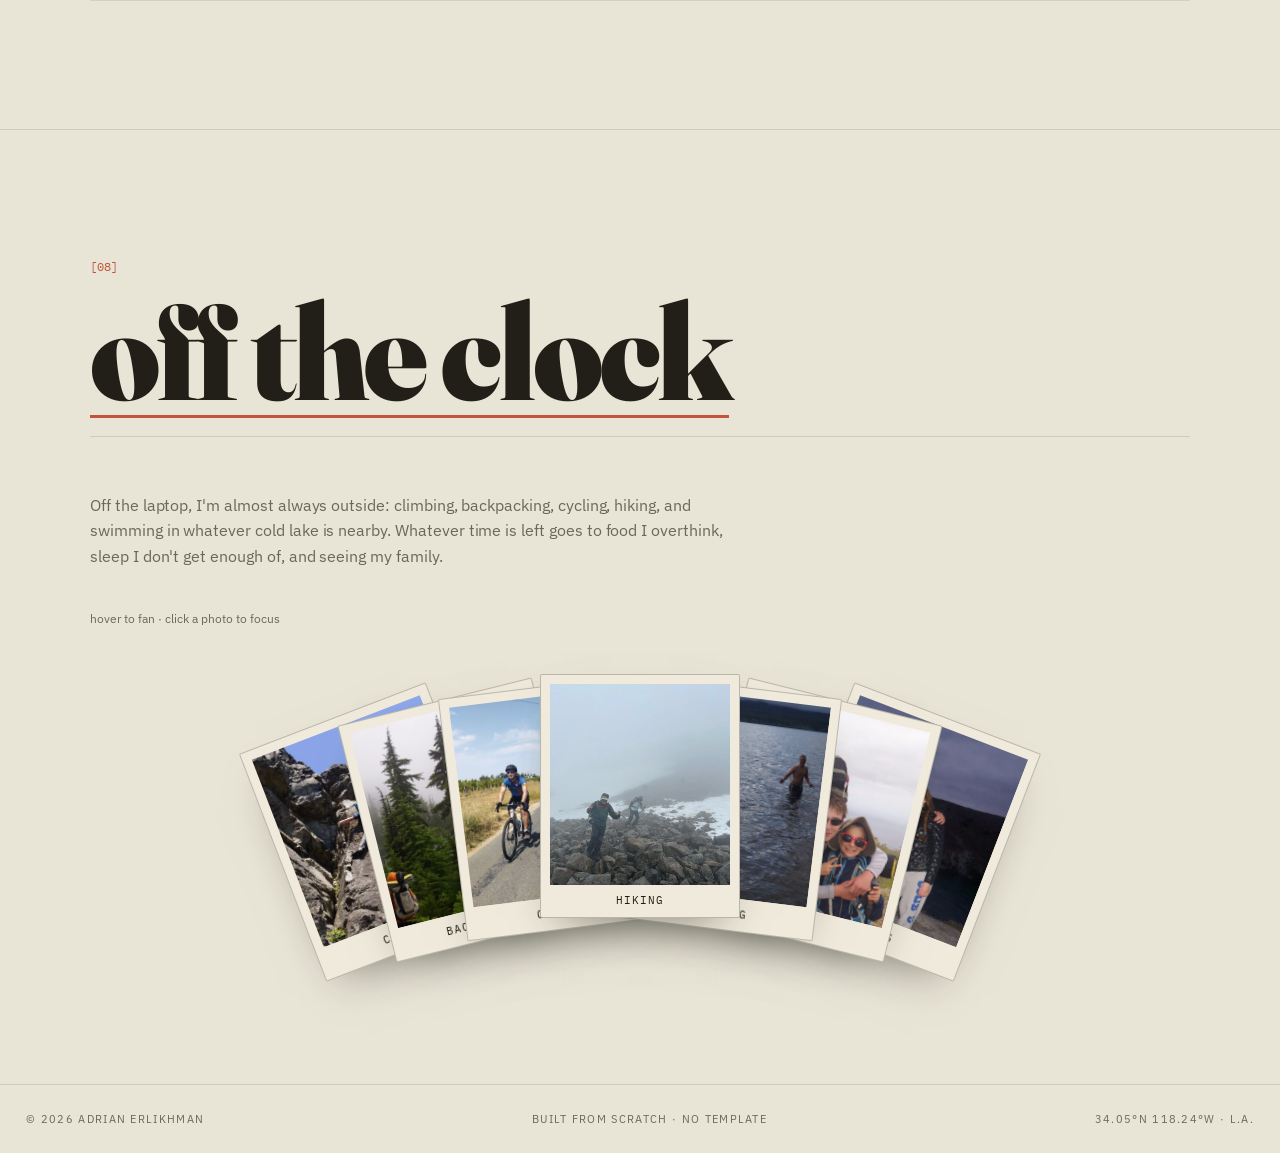
==== commit d297f271: "Merge 29acac6e7b9bdb6b1bd774ebbf923f6d6864df54 into 3bb712cb310349dc7f066496d0fd97768fa28a3d" ====
--- a/index.html
+++ b/index.html
@@ -12,7 +12,7 @@
 <!--  and paper drafts when they're ready.                         -->
 <!-- ============================================================= -->
 <title>Adrian Erlikhman — AI/ML · Quant · Data</title>
-<meta name="description" content="Adrian Erlikhman — high-school senior in Los Angeles working on AI/ML, quantitative finance, and data science. First-author NLP research, VC and ML internships, and models that ship.">
+<meta name="description" content="Adrian Erlikhman — high-school senior in Los Angeles working on AI/ML, quantitative finance, and data science. First-author NLP paper submitted to NeurIPS 2026, VC and ML internships, and models that ship.">
 <meta name="author" content="Adrian Erlikhman">
 <meta name="robots" content="index, follow, max-image-preview:large, max-snippet:-1, max-video-preview:-1">
 <link rel="me" href="https://github.com/adrian-erlikhman">
@@ -28,7 +28,7 @@
 <meta property="og:type" content="website">
 <meta property="og:site_name" content="Adrian Erlikhman">
 <meta property="og:title" content="Adrian Erlikhman — AI/ML · Quant · Data">
-<meta property="og:description" content="High-school senior in LA. First-author NLP research, VC and ML internships, and a first-place ocean-DNA hackathon win. Models that ship.">
+<meta property="og:description" content="High-school senior in LA. First-author NLP paper submitted to NeurIPS 2026, VC and ML internships, and two hackathon podium finishes.">
 <meta property="og:url" content="https://adrianerlikhman.is-a.dev/">
 <meta property="og:image" content="https://adrianerlikhman.is-a.dev/og.png?v=2">
 <meta property="og:image:width" content="1200">
@@ -38,7 +38,7 @@
 <!-- Twitter card -->
 <meta name="twitter:card" content="summary_large_image">
 <meta name="twitter:title" content="Adrian Erlikhman — AI/ML · Quant · Data">
-<meta name="twitter:description" content="High-school senior in LA. First-author NLP research, VC and ML internships, and a first-place ocean-DNA hackathon win. Models that ship.">
+<meta name="twitter:description" content="High-school senior in LA. First-author NLP paper submitted to NeurIPS 2026, VC and ML internships, and two hackathon podium finishes.">
 <meta name="twitter:image" content="https://adrianerlikhman.is-a.dev/og.png?v=2">
 <meta name="twitter:image:alt" content="Adrian Erlikhman — machine learning, quantitative finance, data science. 1st place, Decode the Ocean.">
 <link rel="preconnect" href="https://fonts.googleapis.com">
@@ -861,7 +861,7 @@
         "caption": "Adrian Erlikhman"
       },
       "jobTitle": "Student Researcher",
-      "description": "High-school senior in Los Angeles working on AI/ML, quantitative finance, and data science. First-author NLP research, VC and ML internships, and competitive épée fencing for Team USA.",
+      "description": "High-school senior in Los Angeles working on AI/ML, quantitative finance, and data science. First-author NLP paper submitted to NeurIPS 2026, VC and ML internships, and competitive épée fencing for Team USA.",
       "email": "mailto:erlikhman.adrian@gmail.com",
       "alumniOf": {
         "@type": "EducationalOrganization",
@@ -986,7 +986,6 @@
   <div class="portrait rv d1">
     <span class="ph-id">SPEC // '27</span>
     <span class="dotc tr"></span><span class="dotc bl"></span>
-    <!-- [EDIT] add adrian.jpg next to this file to show your photo -->
     <img src="adrian.jpg" width="800" height="600" fetchpriority="high" decoding="async" alt="Adrian Erlikhman" onerror="this.style.display='none';this.parentNode.querySelector('.ph-fallback').style.display='flex'">
     <div class="ph-fallback" style="display:none">
       <div class="ic">⌾</div>
@@ -1047,7 +1046,6 @@
           <div class="tl">
             <div class="when">2024 — 2025</div>
             <h3>Co-Founder</h3>
-            <!-- [EDIT] set the real SafeJew site URL below -->
             <div class="org"><a href="https://safejew.org" target="_blank" style="border-bottom:1px solid var(--acc)" data-mag>SafeJew ↗</a> · JFEDLA Teen Innovation Grant</div>
             <p>Built a community-safety platform on incident data from the ADL, FBI, LAPD, and JFEDLA, with an ML prediction model and a live dashboard. It's used across JFEDLA's Greater LA network.</p>
           </div>
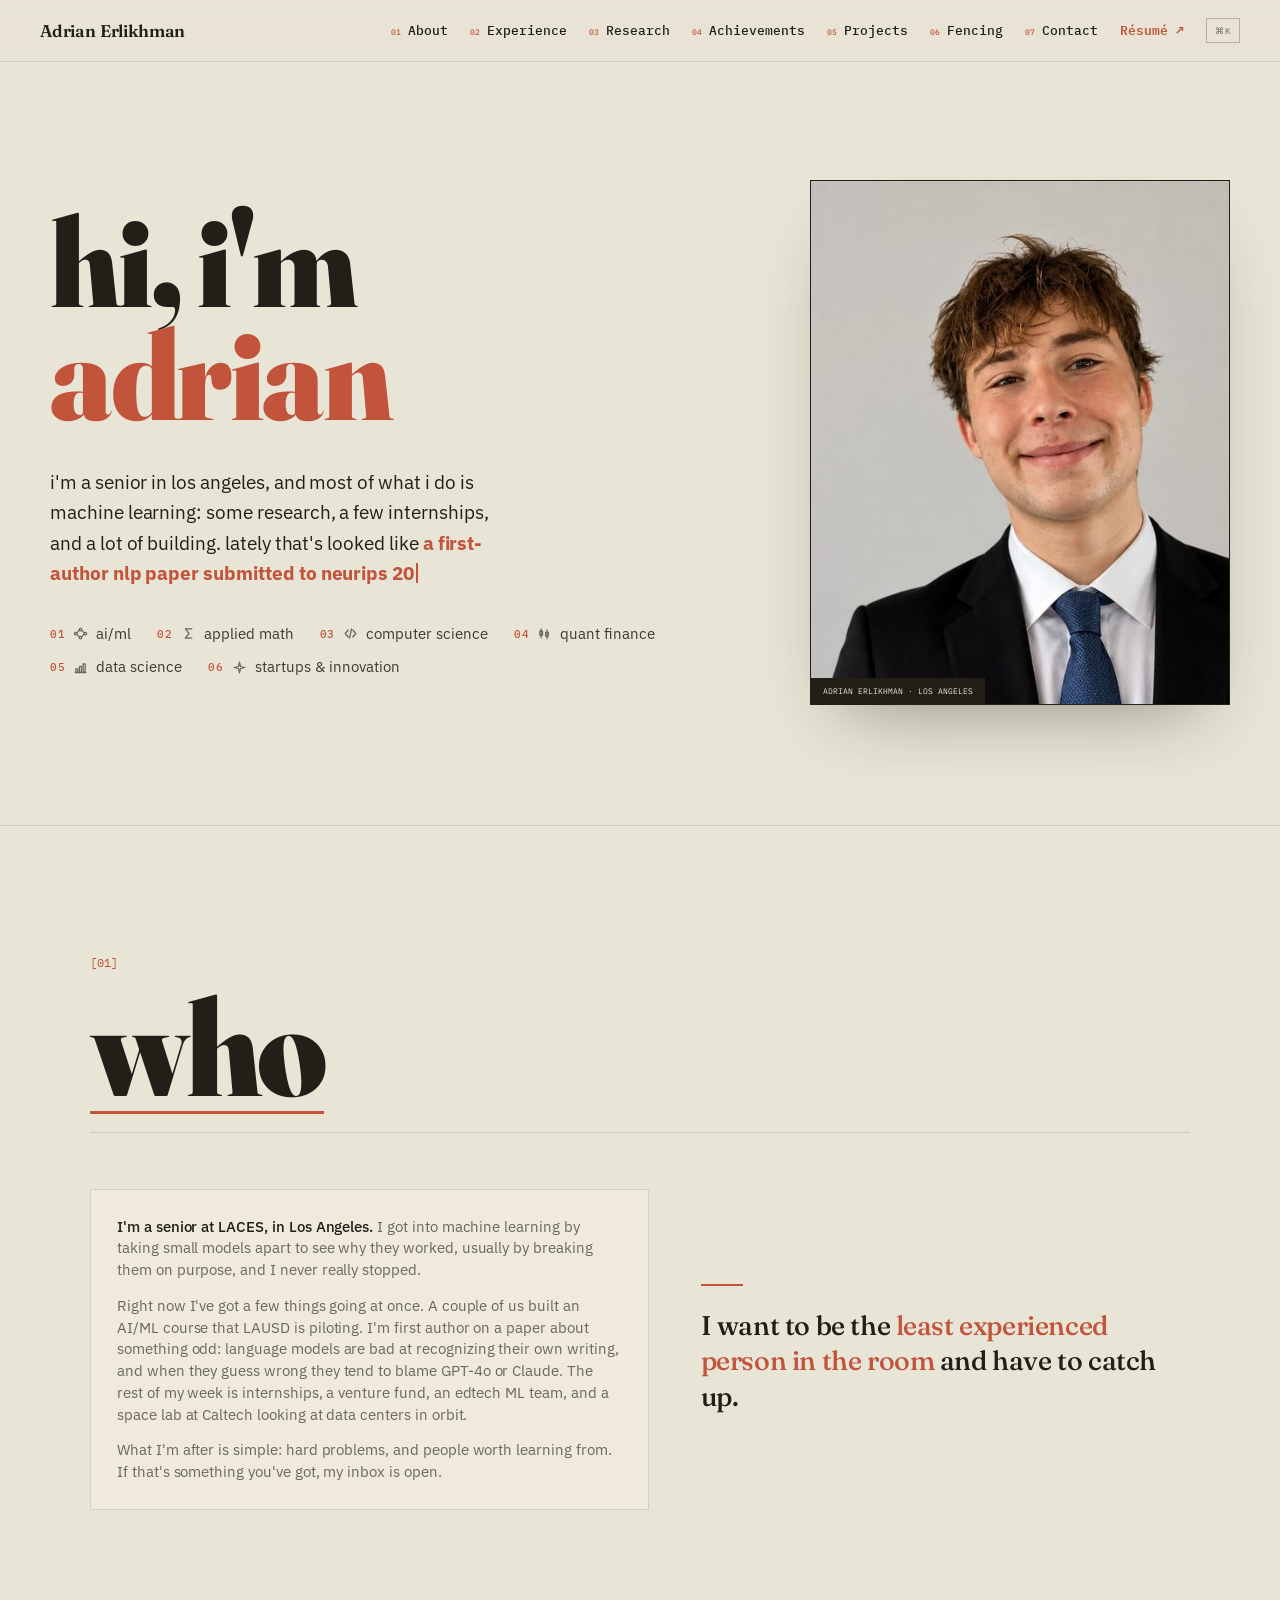
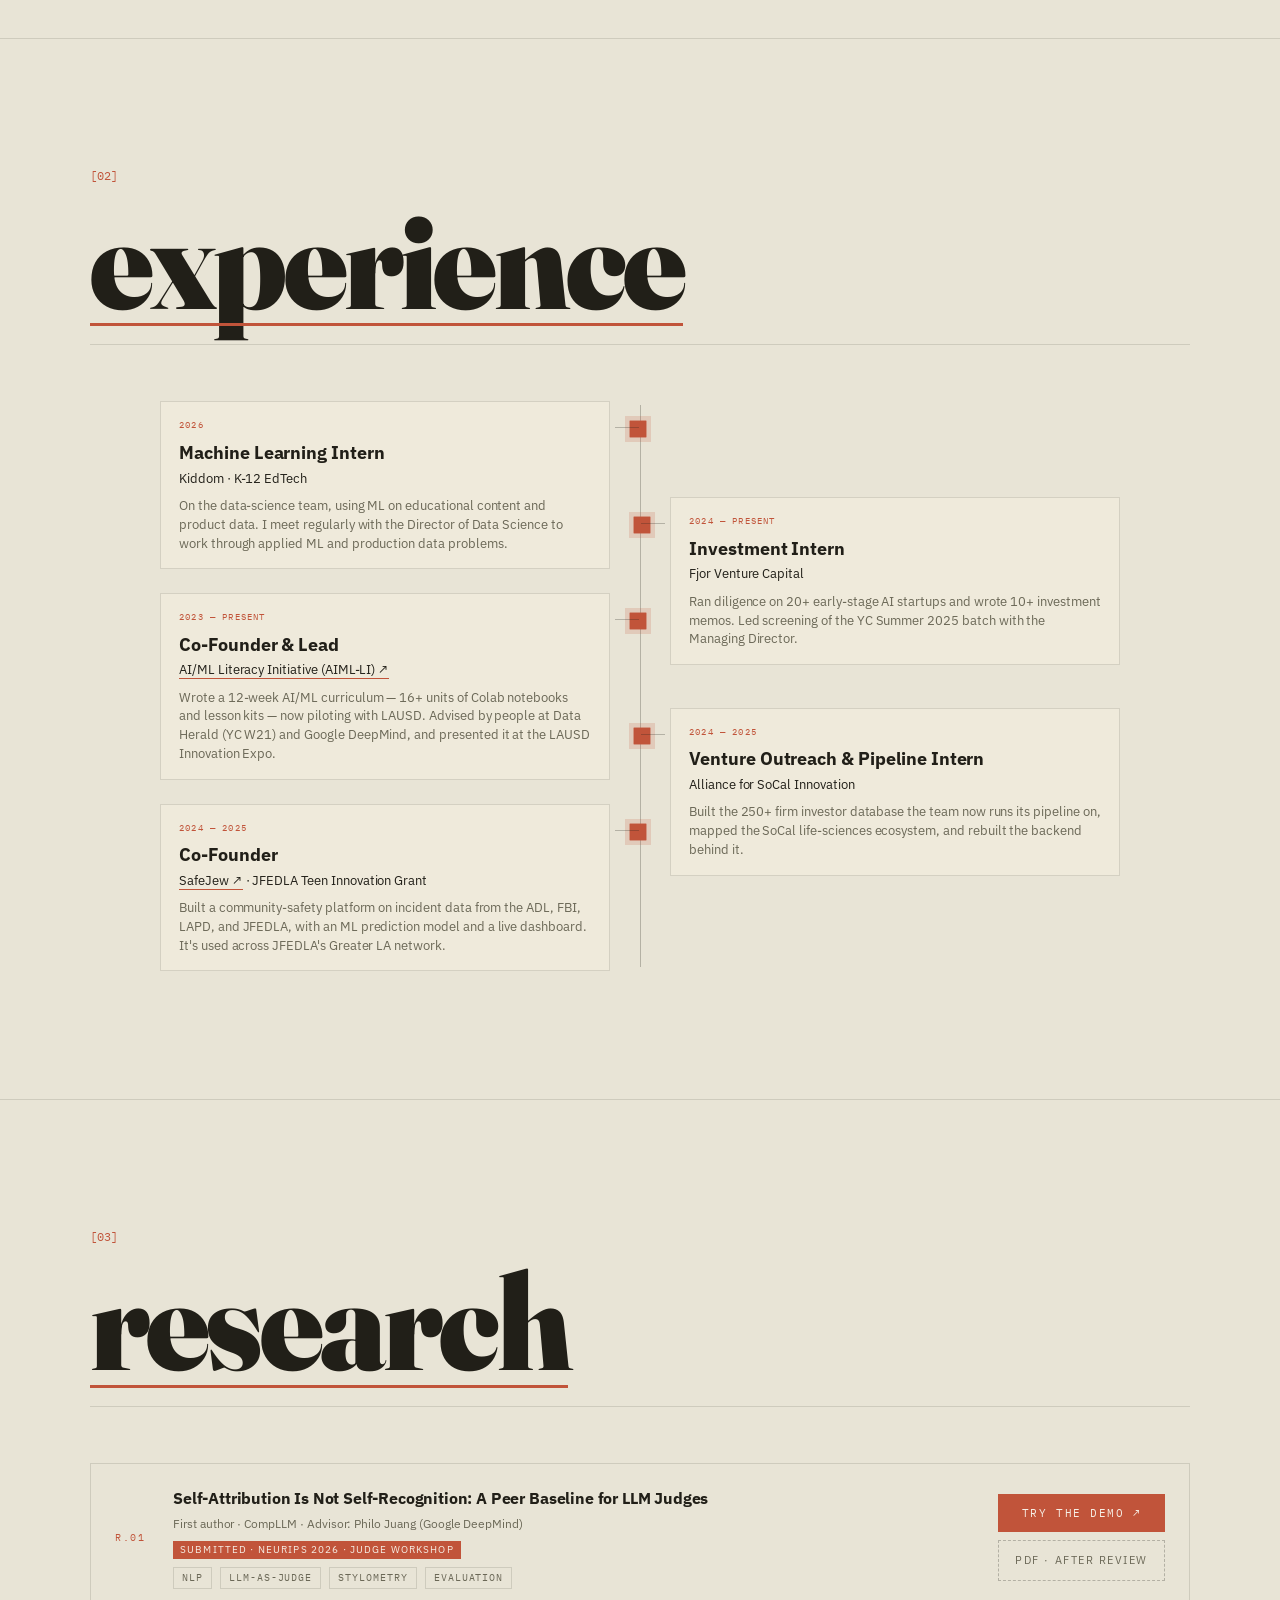
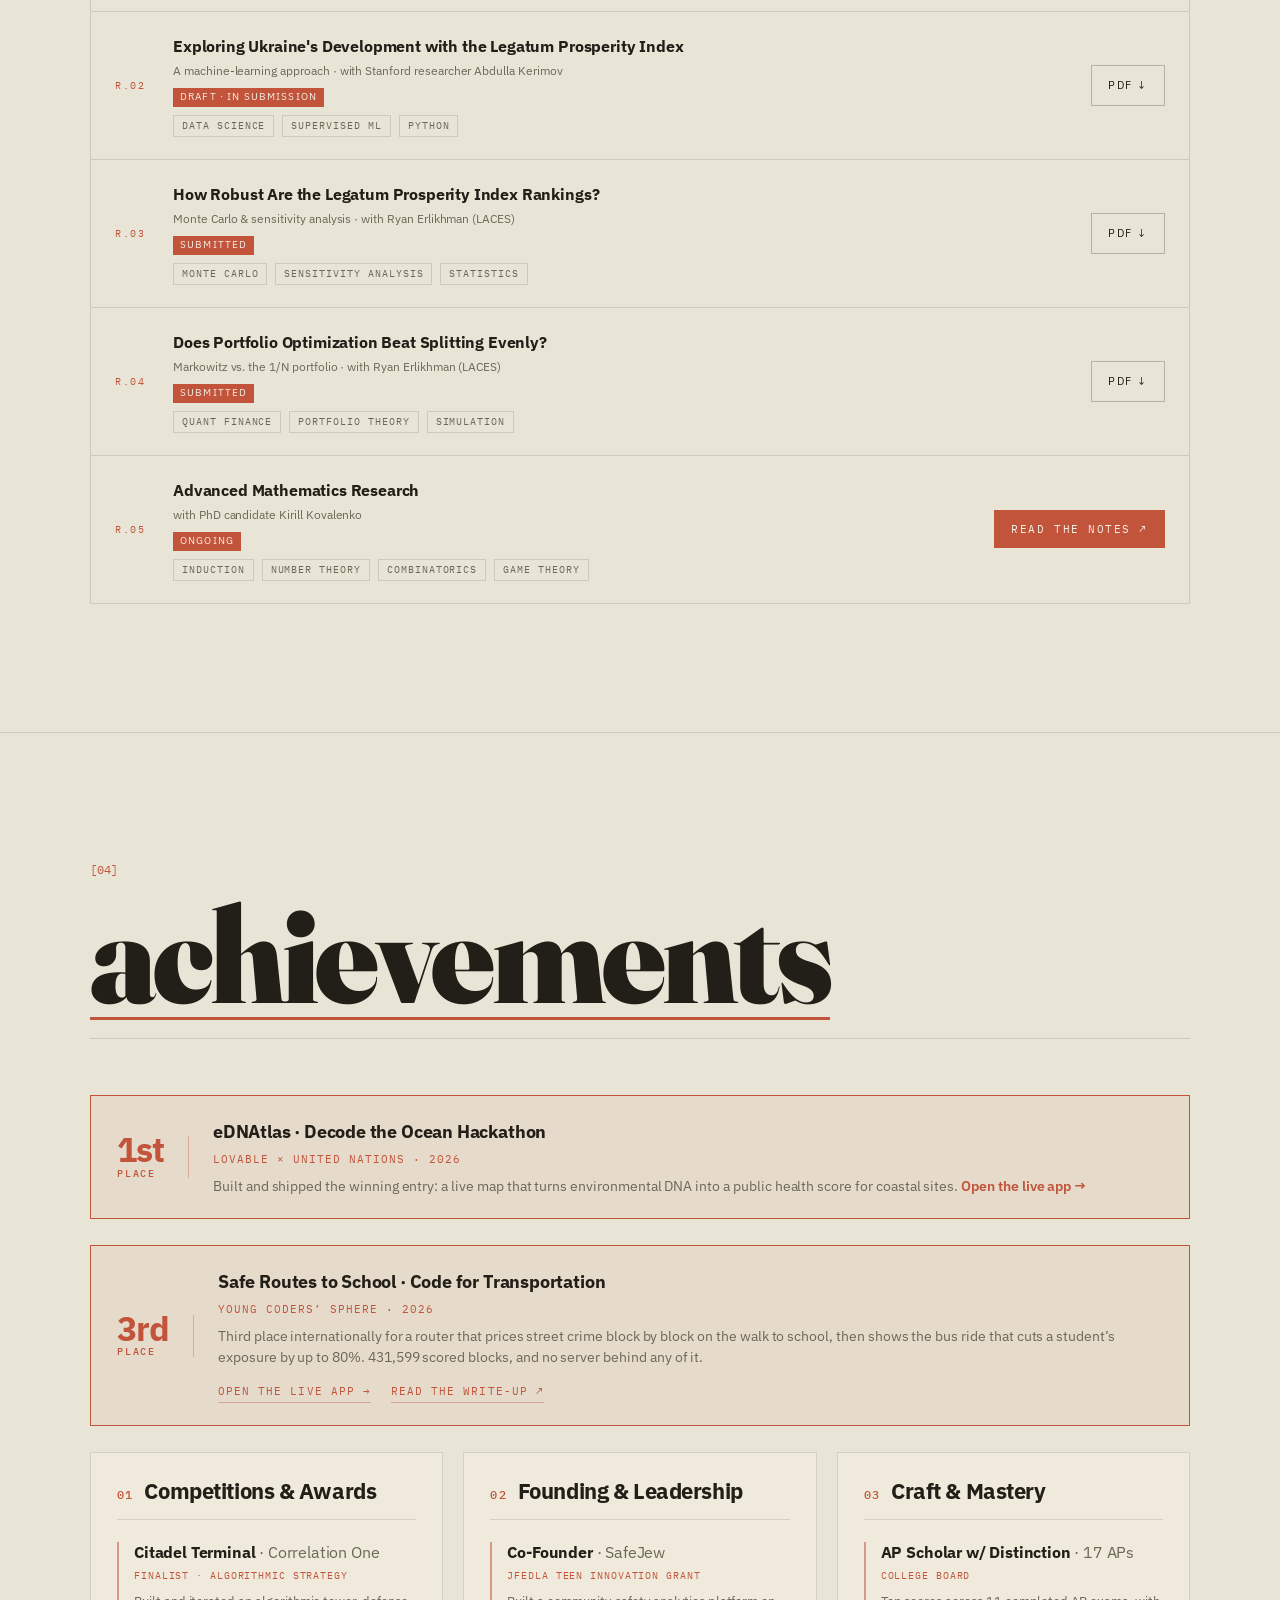
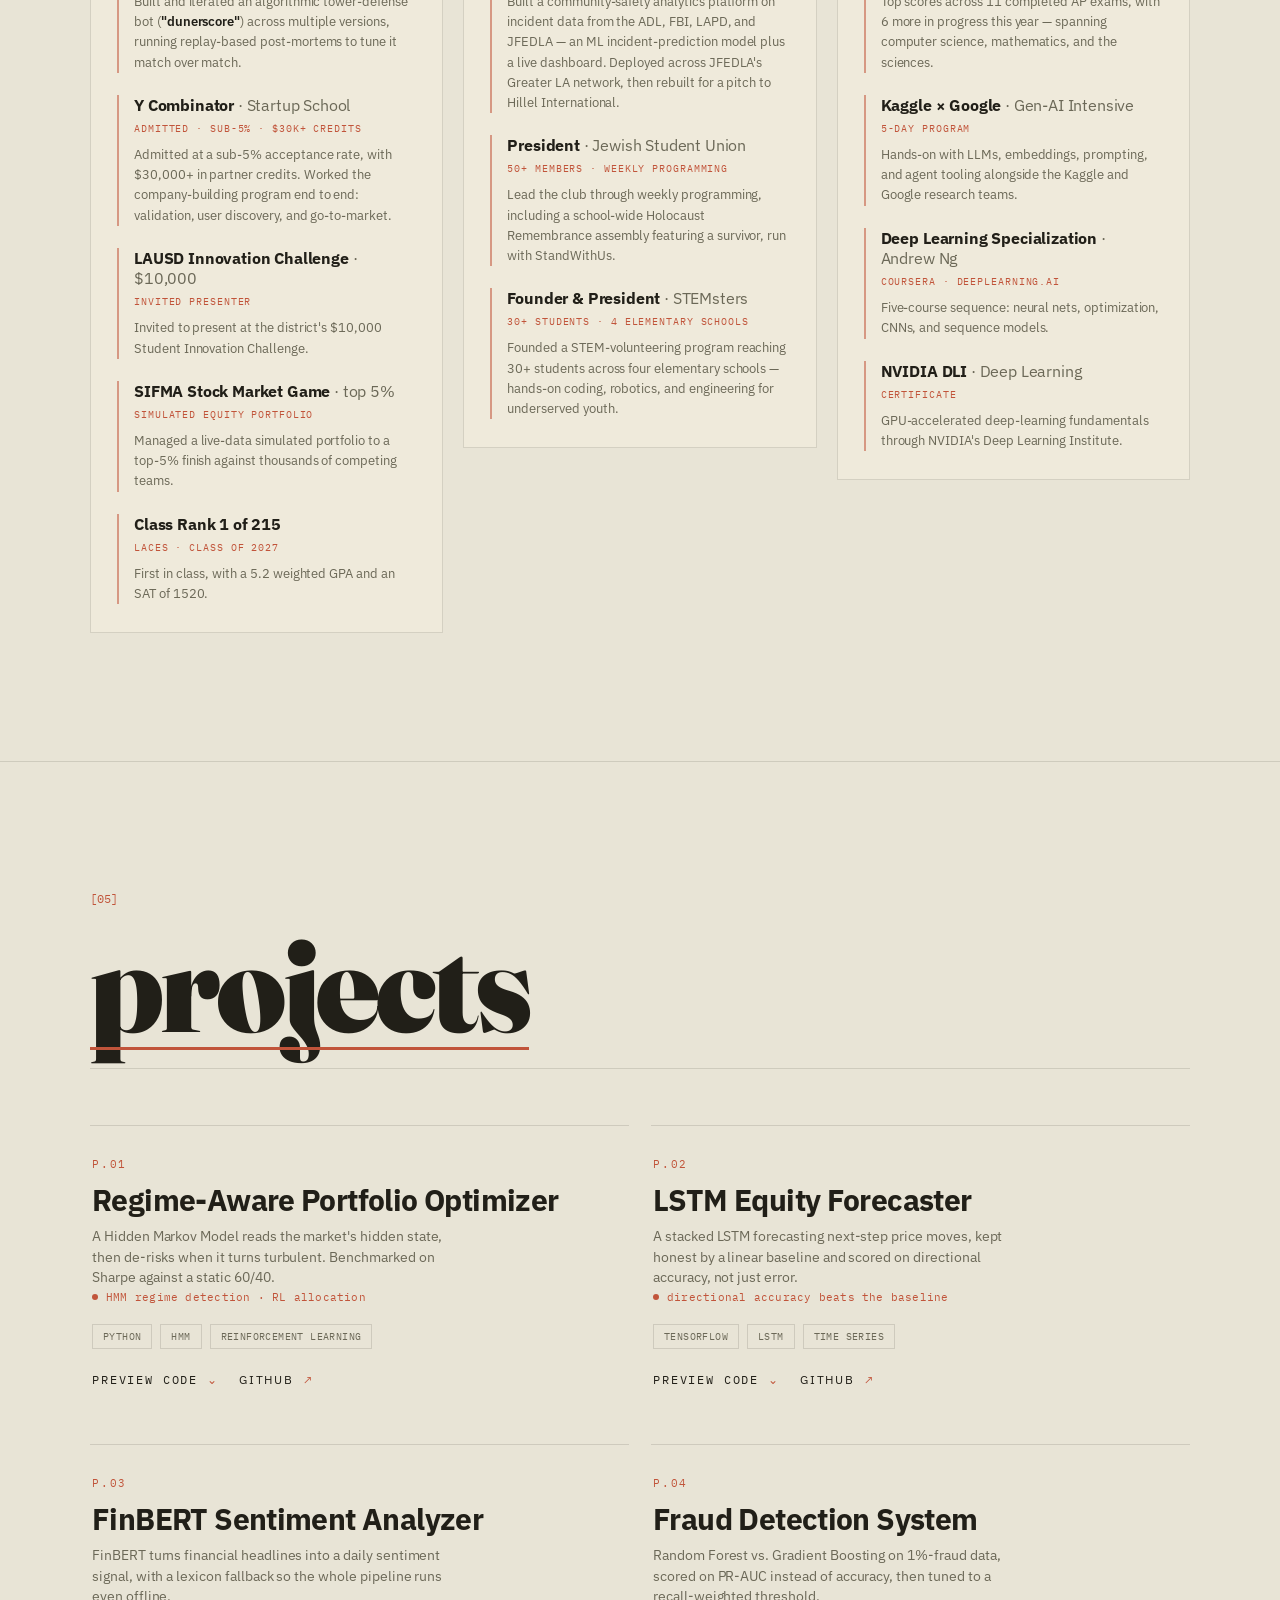
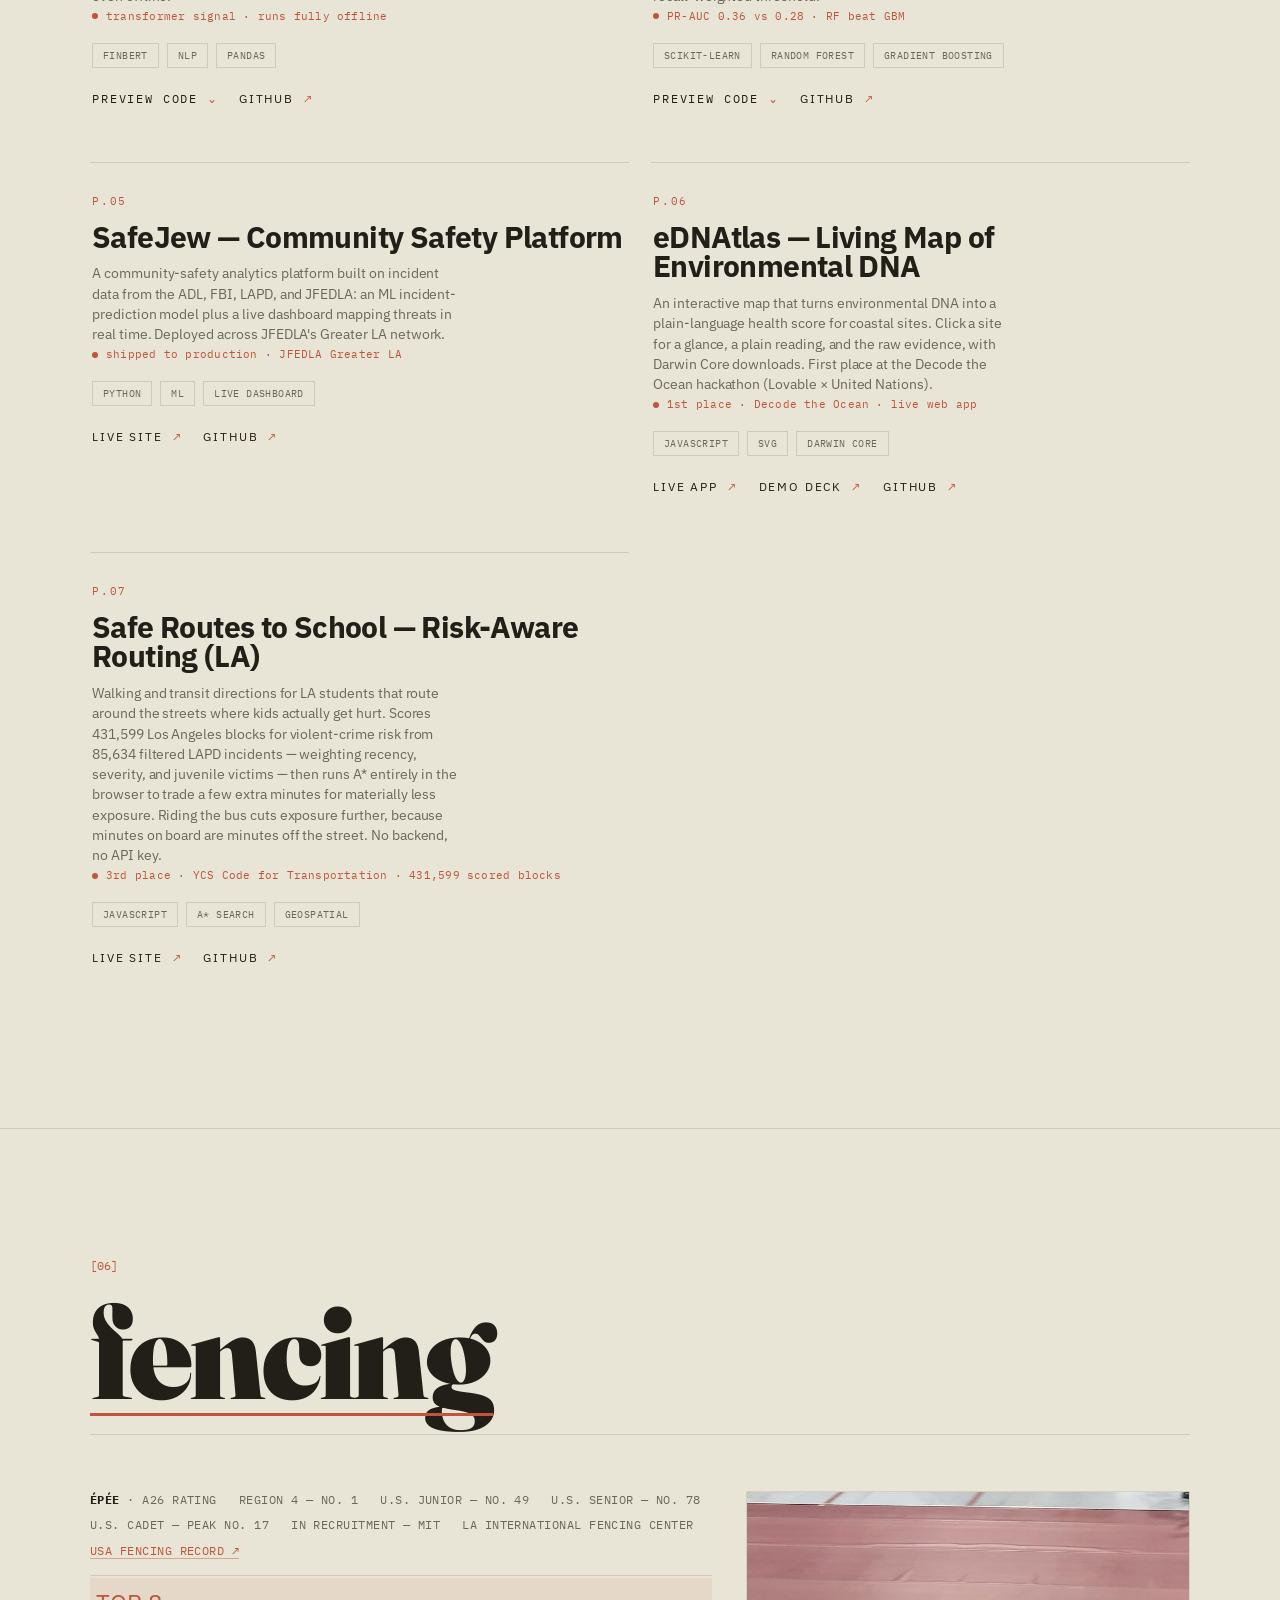
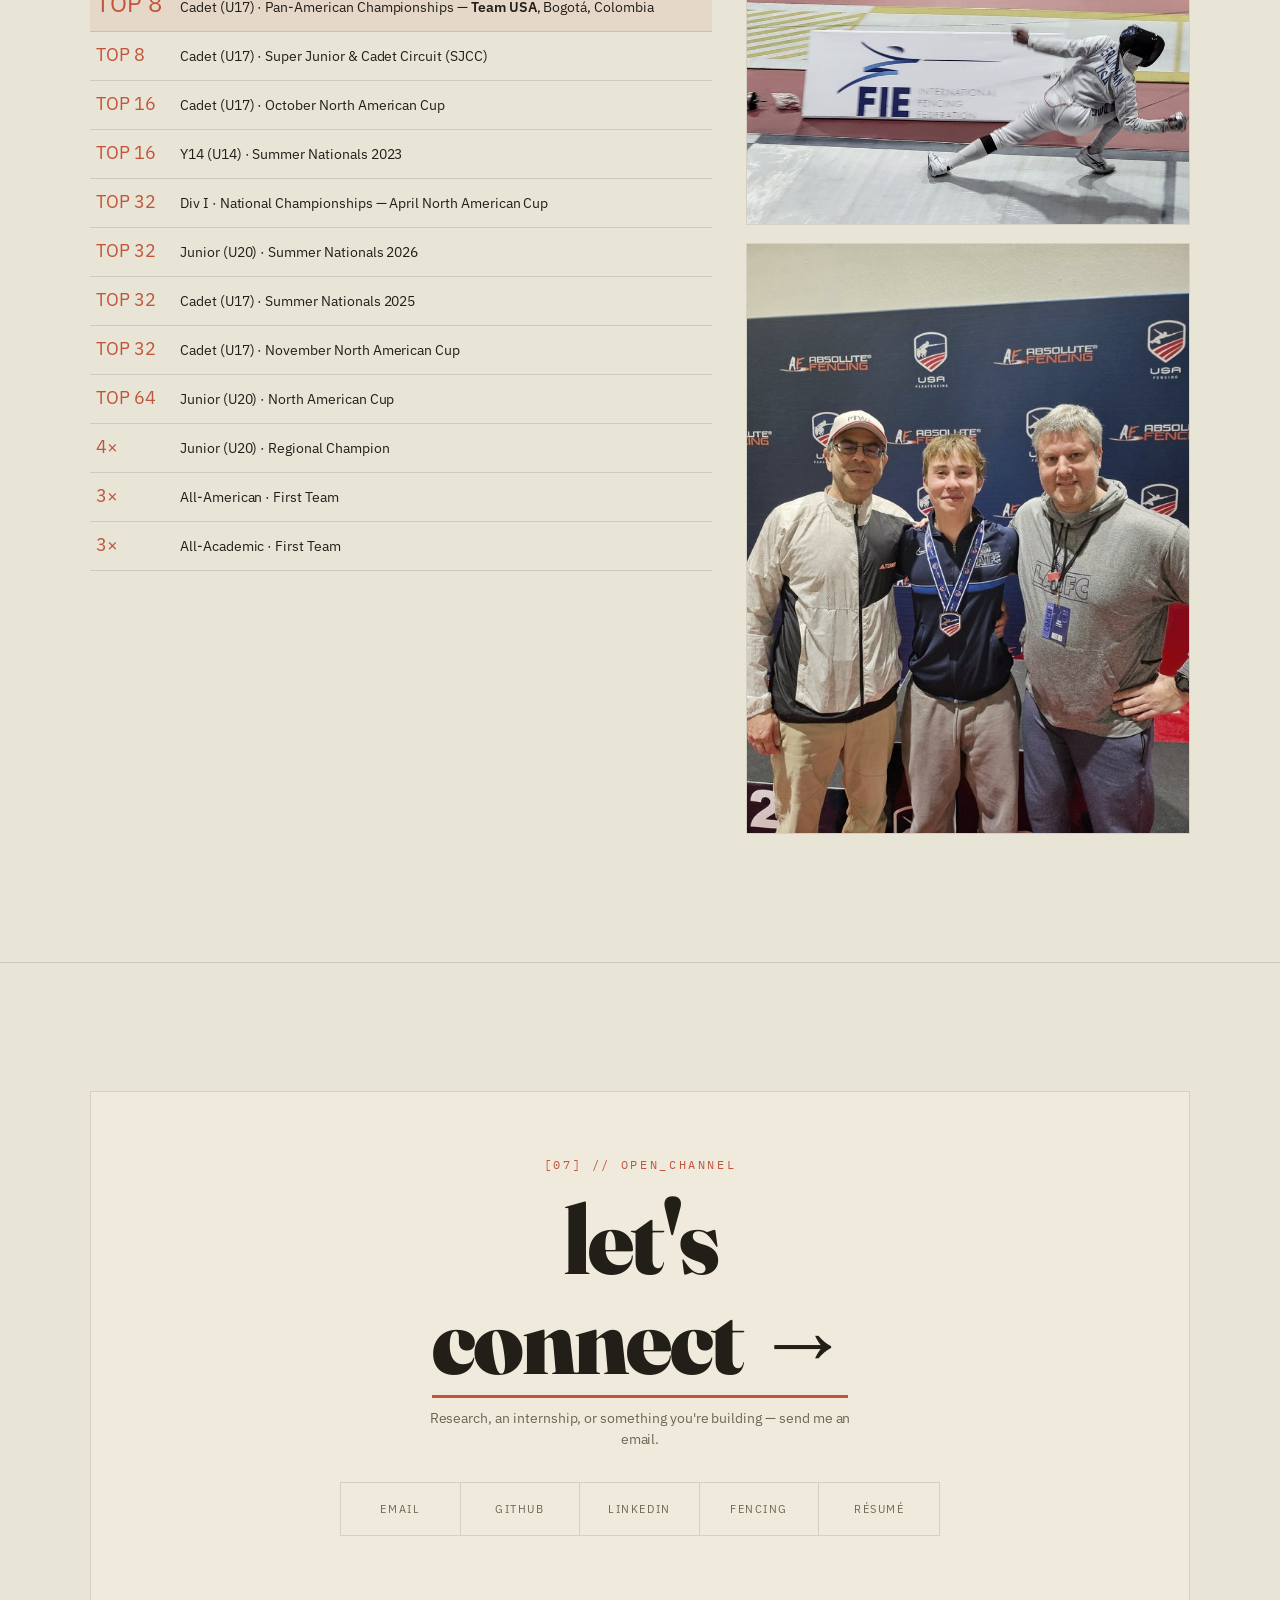
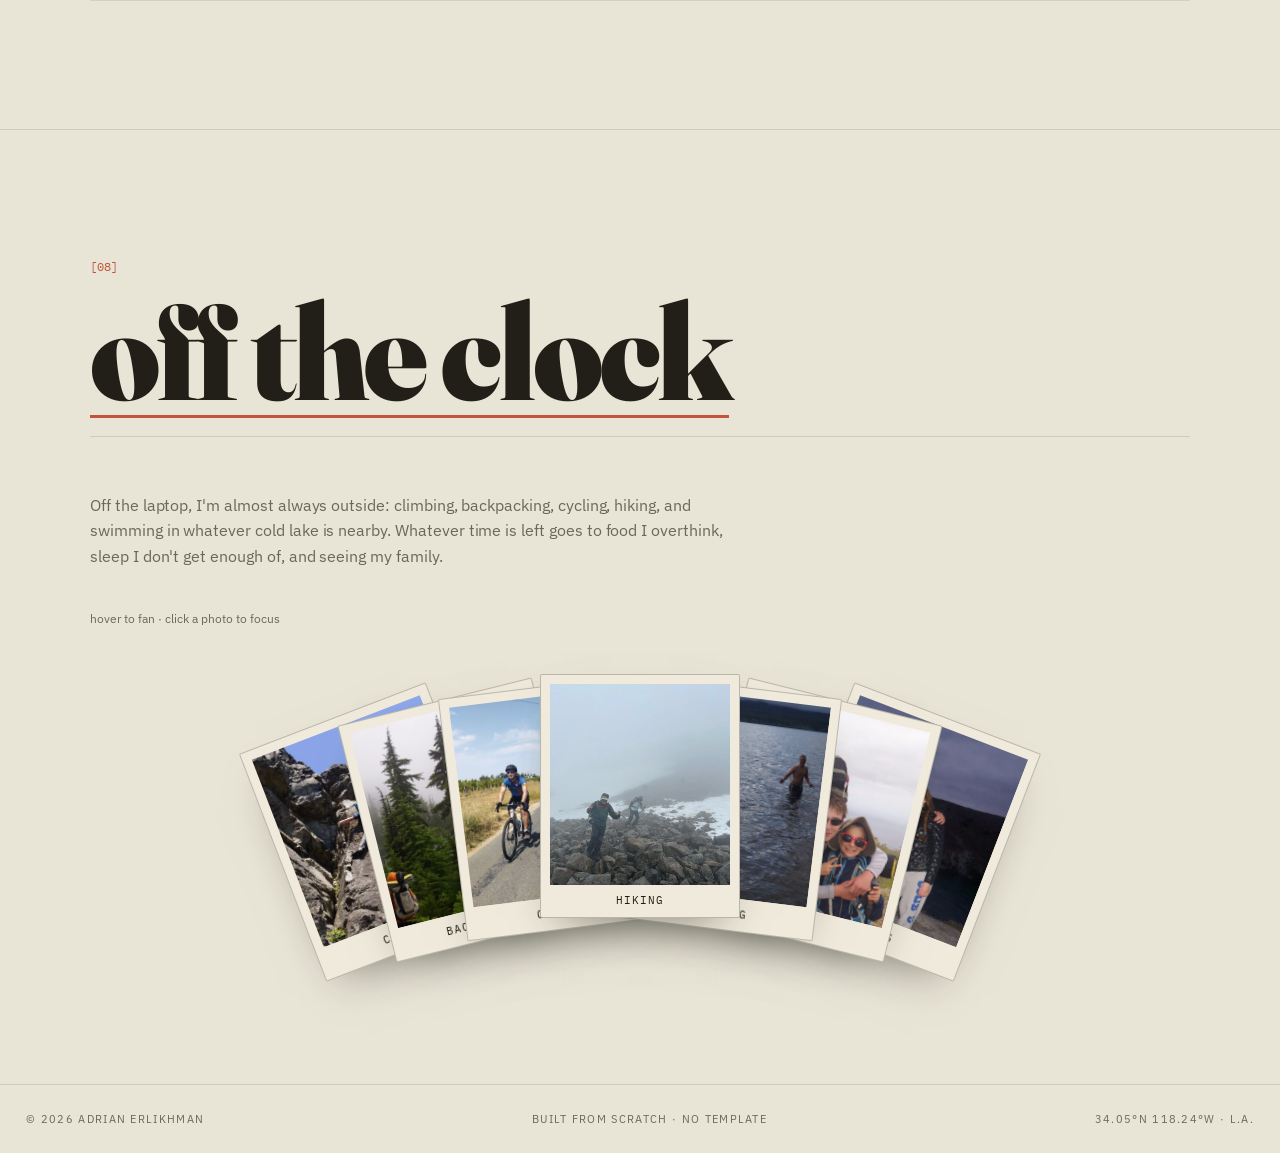
==== commit 16b0377e: "a11y: add a skip link and the main landmark it points at (#29) Two related gaps. There was no <main>" ====
--- a/index.html
+++ b/index.html
@@ -12,7 +12,7 @@
 <!--  and paper drafts when they're ready.                         -->
 <!-- ============================================================= -->
 <title>Adrian Erlikhman — AI/ML · Quant · Data</title>
-<meta name="description" content="Adrian Erlikhman — high-school senior in Los Angeles working on AI/ML, quantitative finance, and data science. First-author NLP paper submitted to NeurIPS 2026, VC and ML internships, and models that ship.">
+<meta name="description" content="Adrian Erlikhman — high-school senior in Los Angeles working on AI/ML, quantitative finance, and data science. First-author NLP research, VC and ML internships, and models that ship.">
 <meta name="author" content="Adrian Erlikhman">
 <meta name="robots" content="index, follow, max-image-preview:large, max-snippet:-1, max-video-preview:-1">
 <link rel="me" href="https://github.com/adrian-erlikhman">
@@ -28,7 +28,7 @@
 <meta property="og:type" content="website">
 <meta property="og:site_name" content="Adrian Erlikhman">
 <meta property="og:title" content="Adrian Erlikhman — AI/ML · Quant · Data">
-<meta property="og:description" content="High-school senior in LA. First-author NLP paper submitted to NeurIPS 2026, VC and ML internships, and two hackathon podium finishes.">
+<meta property="og:description" content="High-school senior in LA. First-author NLP research, VC and ML internships, and a first-place ocean-DNA hackathon win. Models that ship.">
 <meta property="og:url" content="https://adrianerlikhman.is-a.dev/">
 <meta property="og:image" content="https://adrianerlikhman.is-a.dev/og.png?v=2">
 <meta property="og:image:width" content="1200">
@@ -38,7 +38,7 @@
 <!-- Twitter card -->
 <meta name="twitter:card" content="summary_large_image">
 <meta name="twitter:title" content="Adrian Erlikhman — AI/ML · Quant · Data">
-<meta name="twitter:description" content="High-school senior in LA. First-author NLP paper submitted to NeurIPS 2026, VC and ML internships, and two hackathon podium finishes.">
+<meta name="twitter:description" content="High-school senior in LA. First-author NLP research, VC and ML internships, and a first-place ocean-DNA hackathon win. Models that ship.">
 <meta name="twitter:image" content="https://adrianerlikhman.is-a.dev/og.png?v=2">
 <meta name="twitter:image:alt" content="Adrian Erlikhman — machine learning, quantitative finance, data science. 1st place, Decode the Ocean.">
 <link rel="preconnect" href="https://fonts.googleapis.com">
@@ -49,6 +49,9 @@
 [data-theme="light"]{--bg:#e8e4d6;--bg2:#e2ddcc;--panel:#efeadb;--ink:#211f18;--dim:#6b6857;--acc:#c1543a;--acc-ink:#f6efe6;--up:#3c7a4e;--line:rgba(33,31,24,.13);--line-strong:rgba(33,31,24,.26);--vig:rgba(193,84,58,.05);}
 *{margin:0;padding:0;box-sizing:border-box}
 .sr-only{position:absolute;width:1px;height:1px;padding:0;margin:-1px;overflow:hidden;clip:rect(0,0,0,0);white-space:nowrap;border:0}
+.skip-link{position:fixed;top:8px;left:8px;z-index:400;transform:translateY(-160%);background:var(--acc);color:var(--acc-ink);font-family:var(--mono);font-size:11px;letter-spacing:.14em;text-transform:uppercase;padding:11px 16px;text-decoration:none;white-space:nowrap;transition:transform .18s ease}
+.skip-link:focus{transform:none}
+#main:focus{outline:none}
 html{scroll-behavior:smooth;overflow-x:clip}
 body{background:var(--bg);color:var(--ink);font-family:var(--mono);line-height:1.55;font-size:15px;overflow-x:clip;-webkit-font-smoothing:antialiased;transition:background .4s,color .4s}
 @media(pointer:coarse){body{cursor:auto}}
@@ -861,7 +864,7 @@
         "caption": "Adrian Erlikhman"
       },
       "jobTitle": "Student Researcher",
-      "description": "High-school senior in Los Angeles working on AI/ML, quantitative finance, and data science. First-author NLP paper submitted to NeurIPS 2026, VC and ML internships, and competitive épée fencing for Team USA.",
+      "description": "High-school senior in Los Angeles working on AI/ML, quantitative finance, and data science. First-author NLP research, VC and ML internships, and competitive épée fencing for Team USA.",
       "email": "mailto:erlikhman.adrian@gmail.com",
       "alumniOf": {
         "@type": "EducationalOrganization",
@@ -911,6 +914,7 @@
 </script>
 </head>
 <body class="intro-lock">
+<a class="skip-link" href="#main">Skip to content</a>
 
 <!-- INTRO / BOOT SEQUENCE -->
 <div id="intro">
@@ -963,6 +967,7 @@
 </div>
 
 <!-- HERO -->
+<main id="main" tabindex="-1">
 <header class="hero wrap">
   <div>
     <h1>
@@ -986,6 +991,7 @@
   <div class="portrait rv d1">
     <span class="ph-id">SPEC // '27</span>
     <span class="dotc tr"></span><span class="dotc bl"></span>
+    <!-- [EDIT] add adrian.jpg next to this file to show your photo -->
     <img src="adrian.jpg" width="800" height="600" fetchpriority="high" decoding="async" alt="Adrian Erlikhman" onerror="this.style.display='none';this.parentNode.querySelector('.ph-fallback').style.display='flex'">
     <div class="ph-fallback" style="display:none">
       <div class="ic">⌾</div>
@@ -1046,6 +1052,7 @@
           <div class="tl">
             <div class="when">2024 — 2025</div>
             <h3>Co-Founder</h3>
+            <!-- [EDIT] set the real SafeJew site URL below -->
             <div class="org"><a href="https://safejew.org" target="_blank" style="border-bottom:1px solid var(--acc)" data-mag>SafeJew ↗</a> · JFEDLA Teen Innovation Grant</div>
             <p>Built a community-safety platform on incident data from the ADL, FBI, LAPD, and JFEDLA, with an ML prediction model and a live dashboard. It's used across JFEDLA's Greater LA network.</p>
           </div>
@@ -1413,6 +1420,7 @@
     </div>
   </div>
 </section>
+</main>
 
 <footer>
   <span>© <span id="yr"></span> ADRIAN ERLIKHMAN</span>
